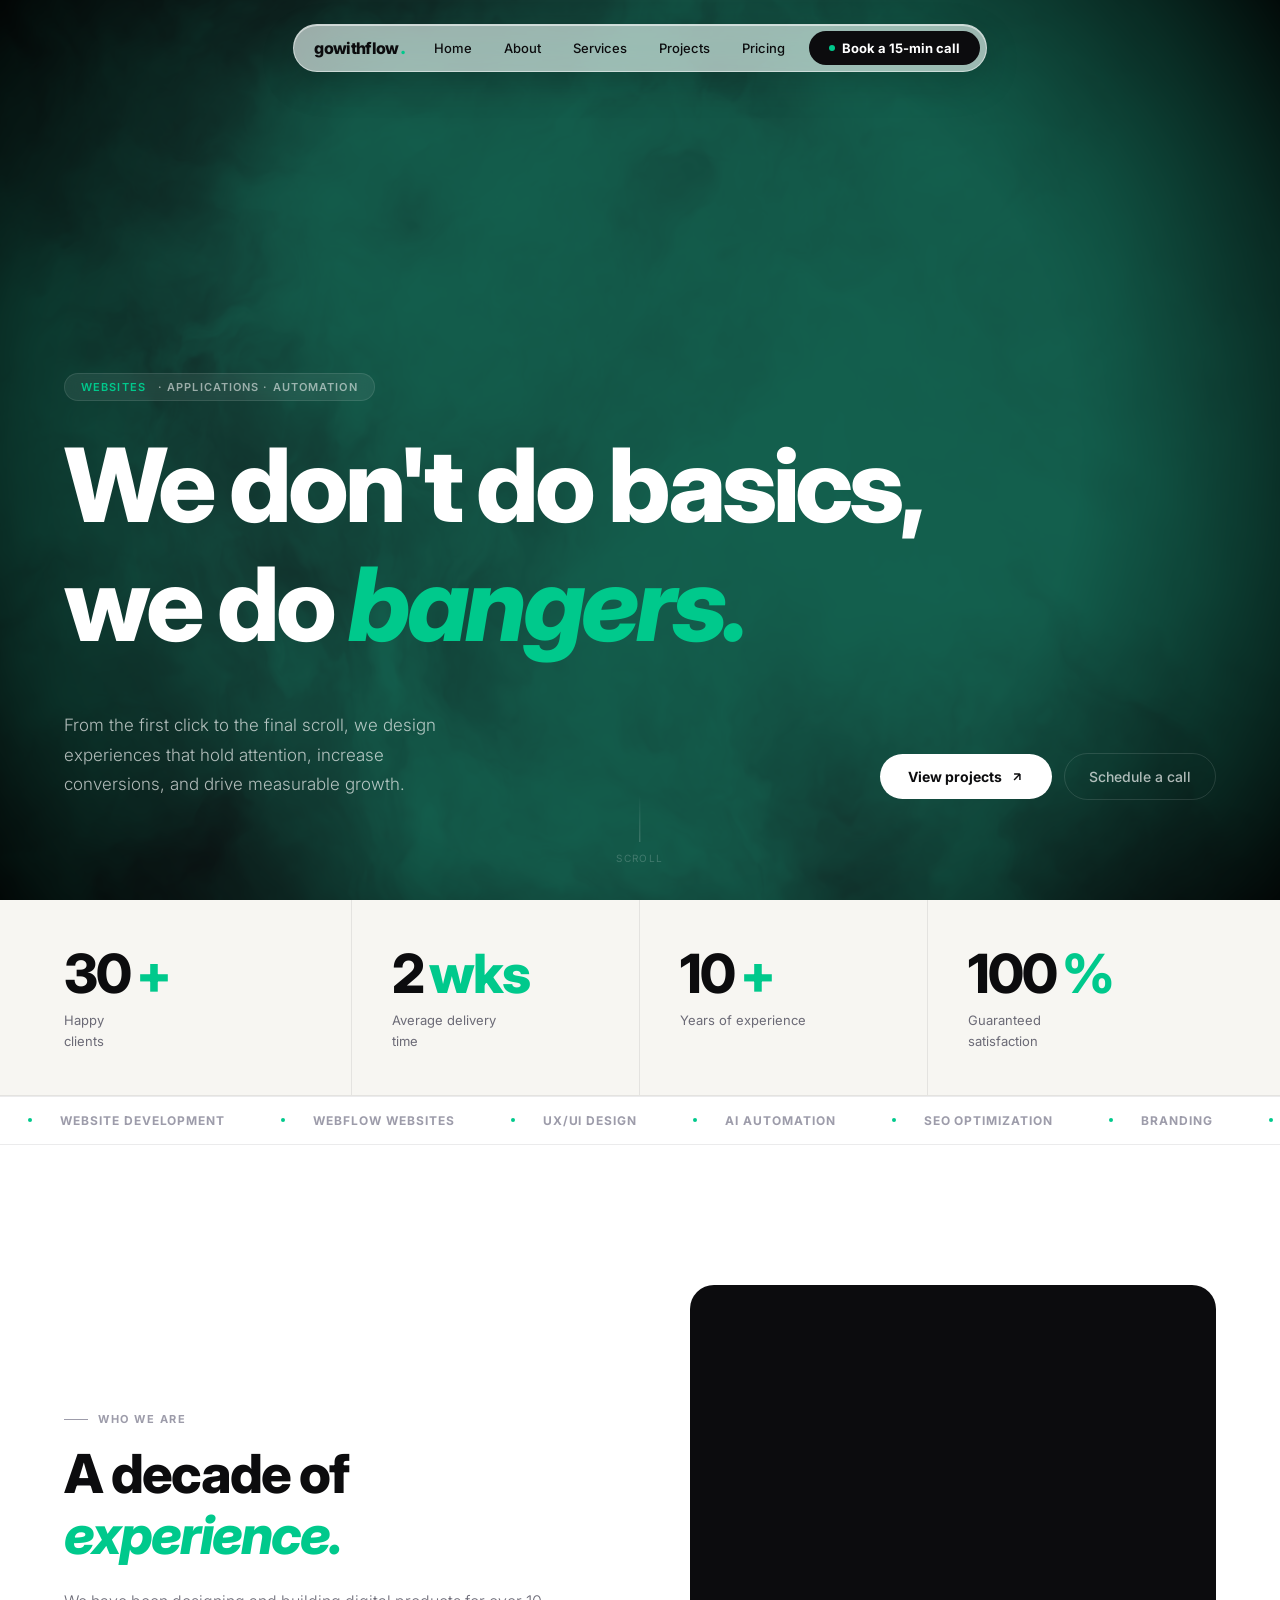
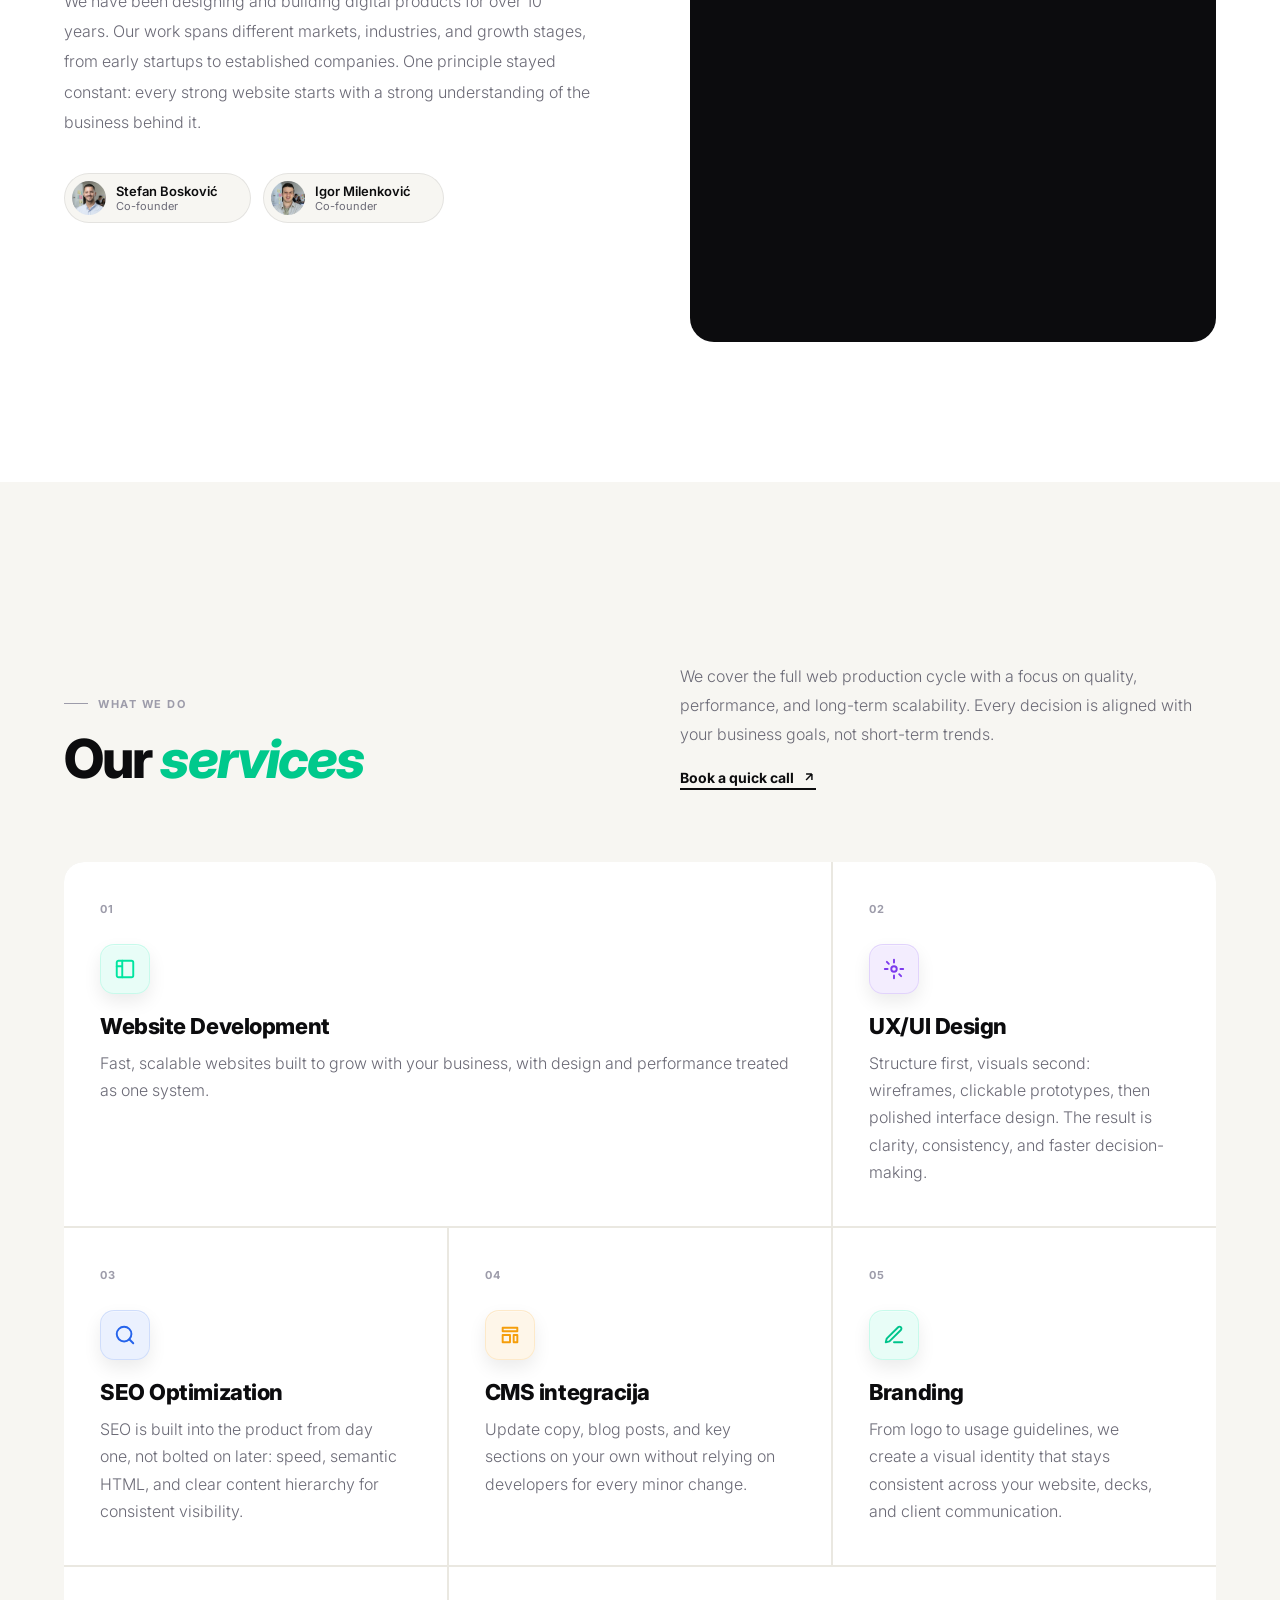
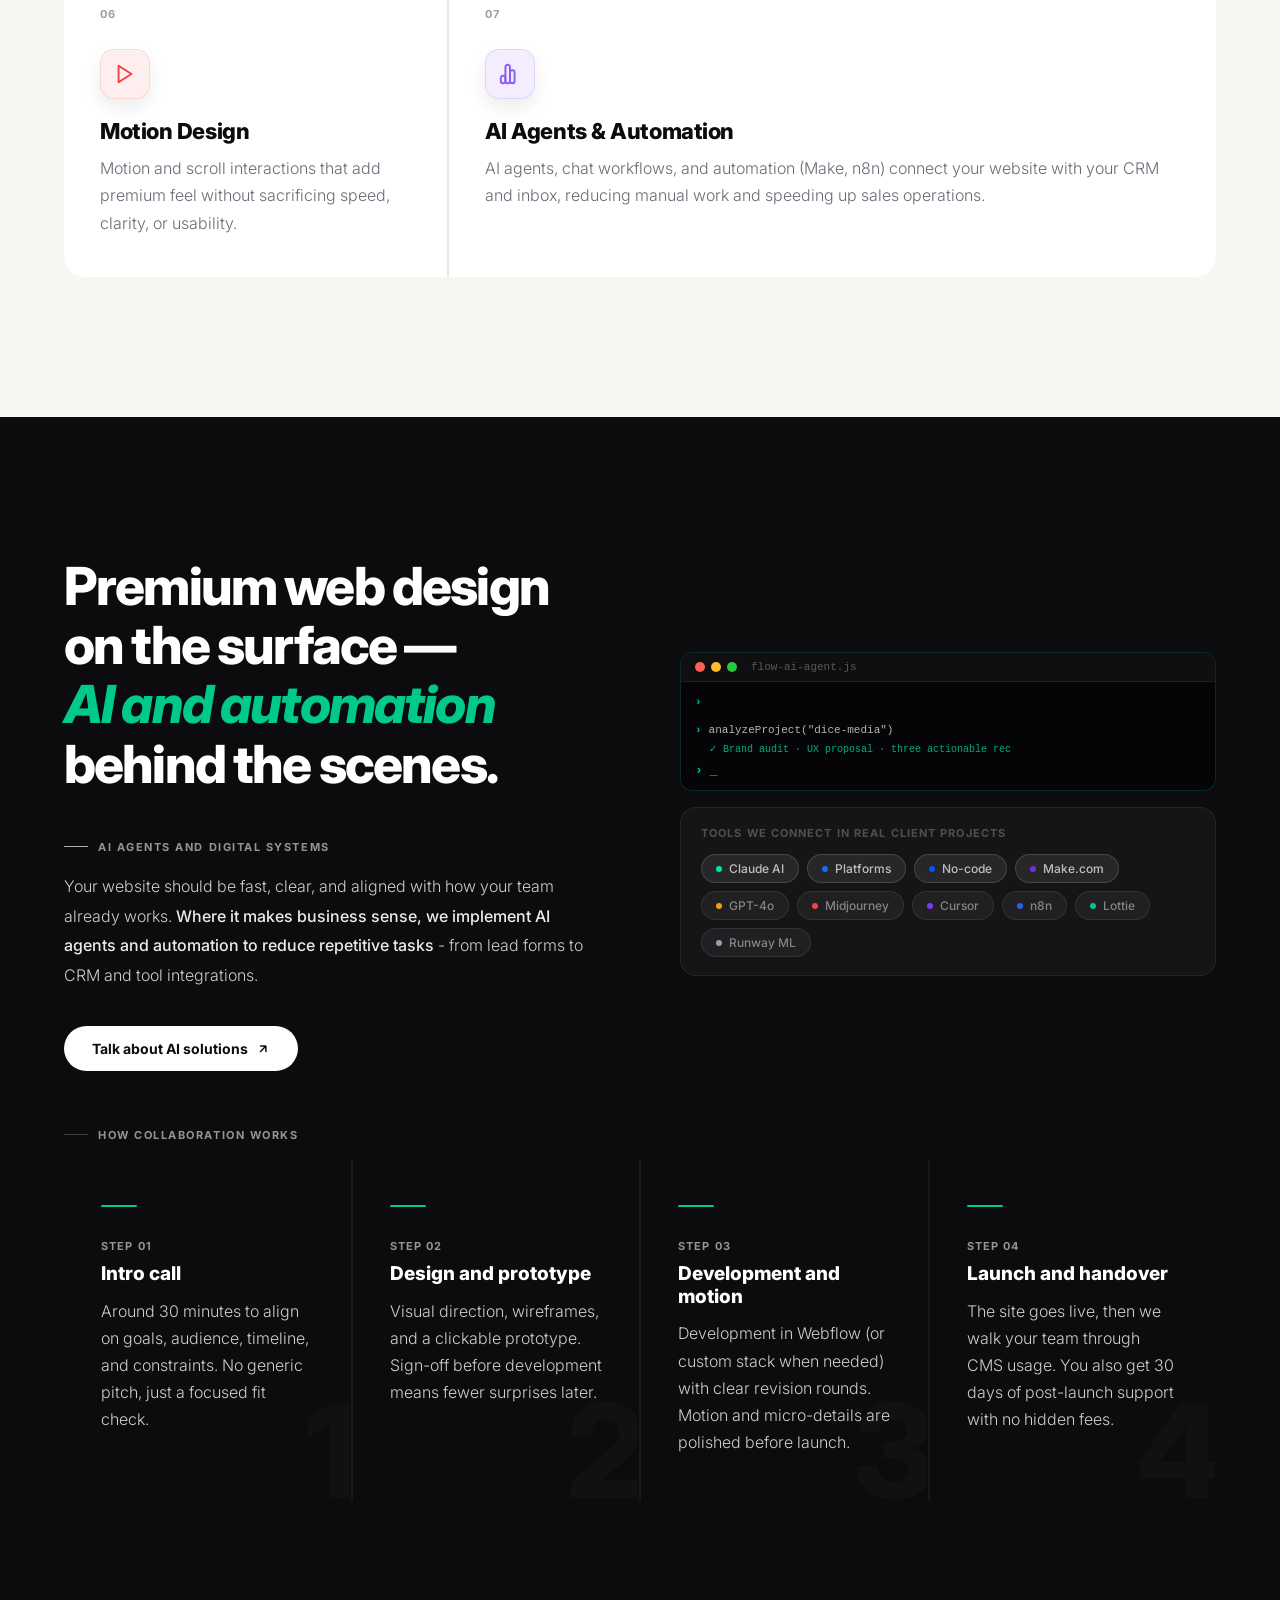
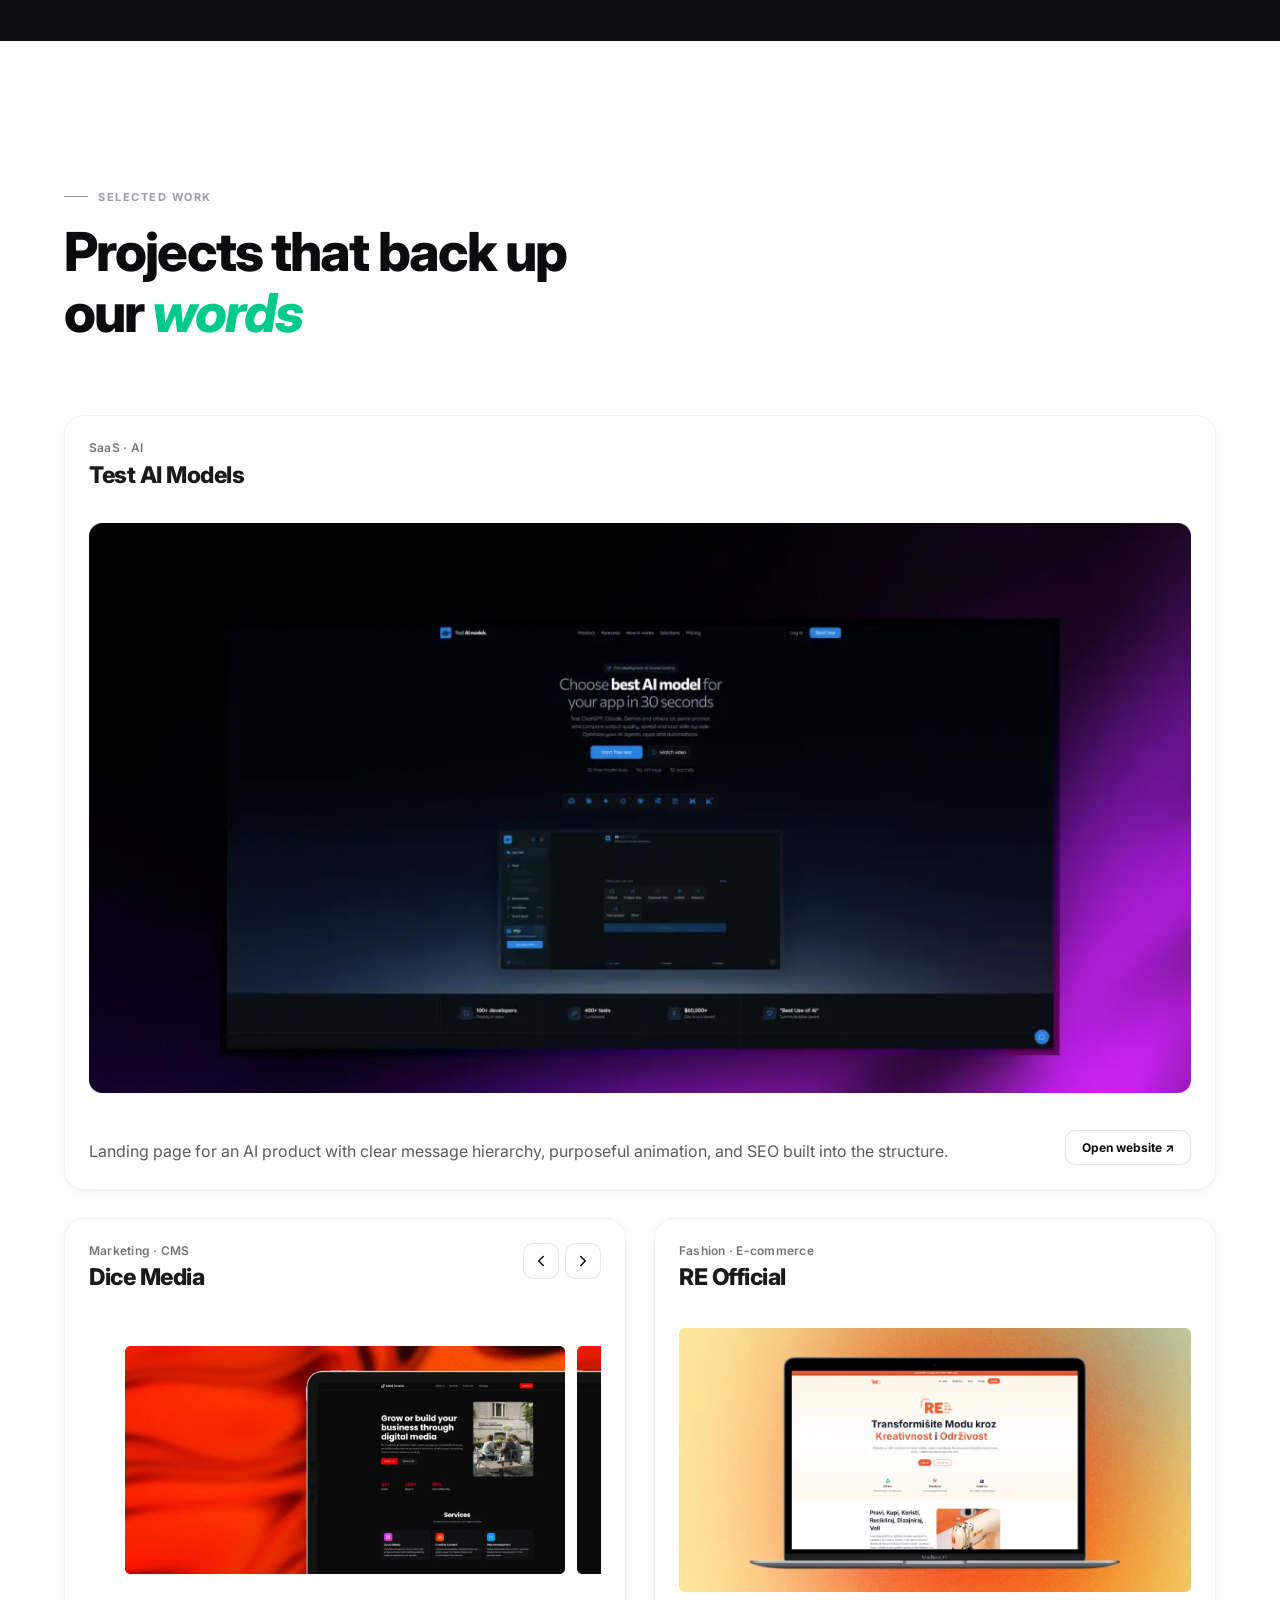
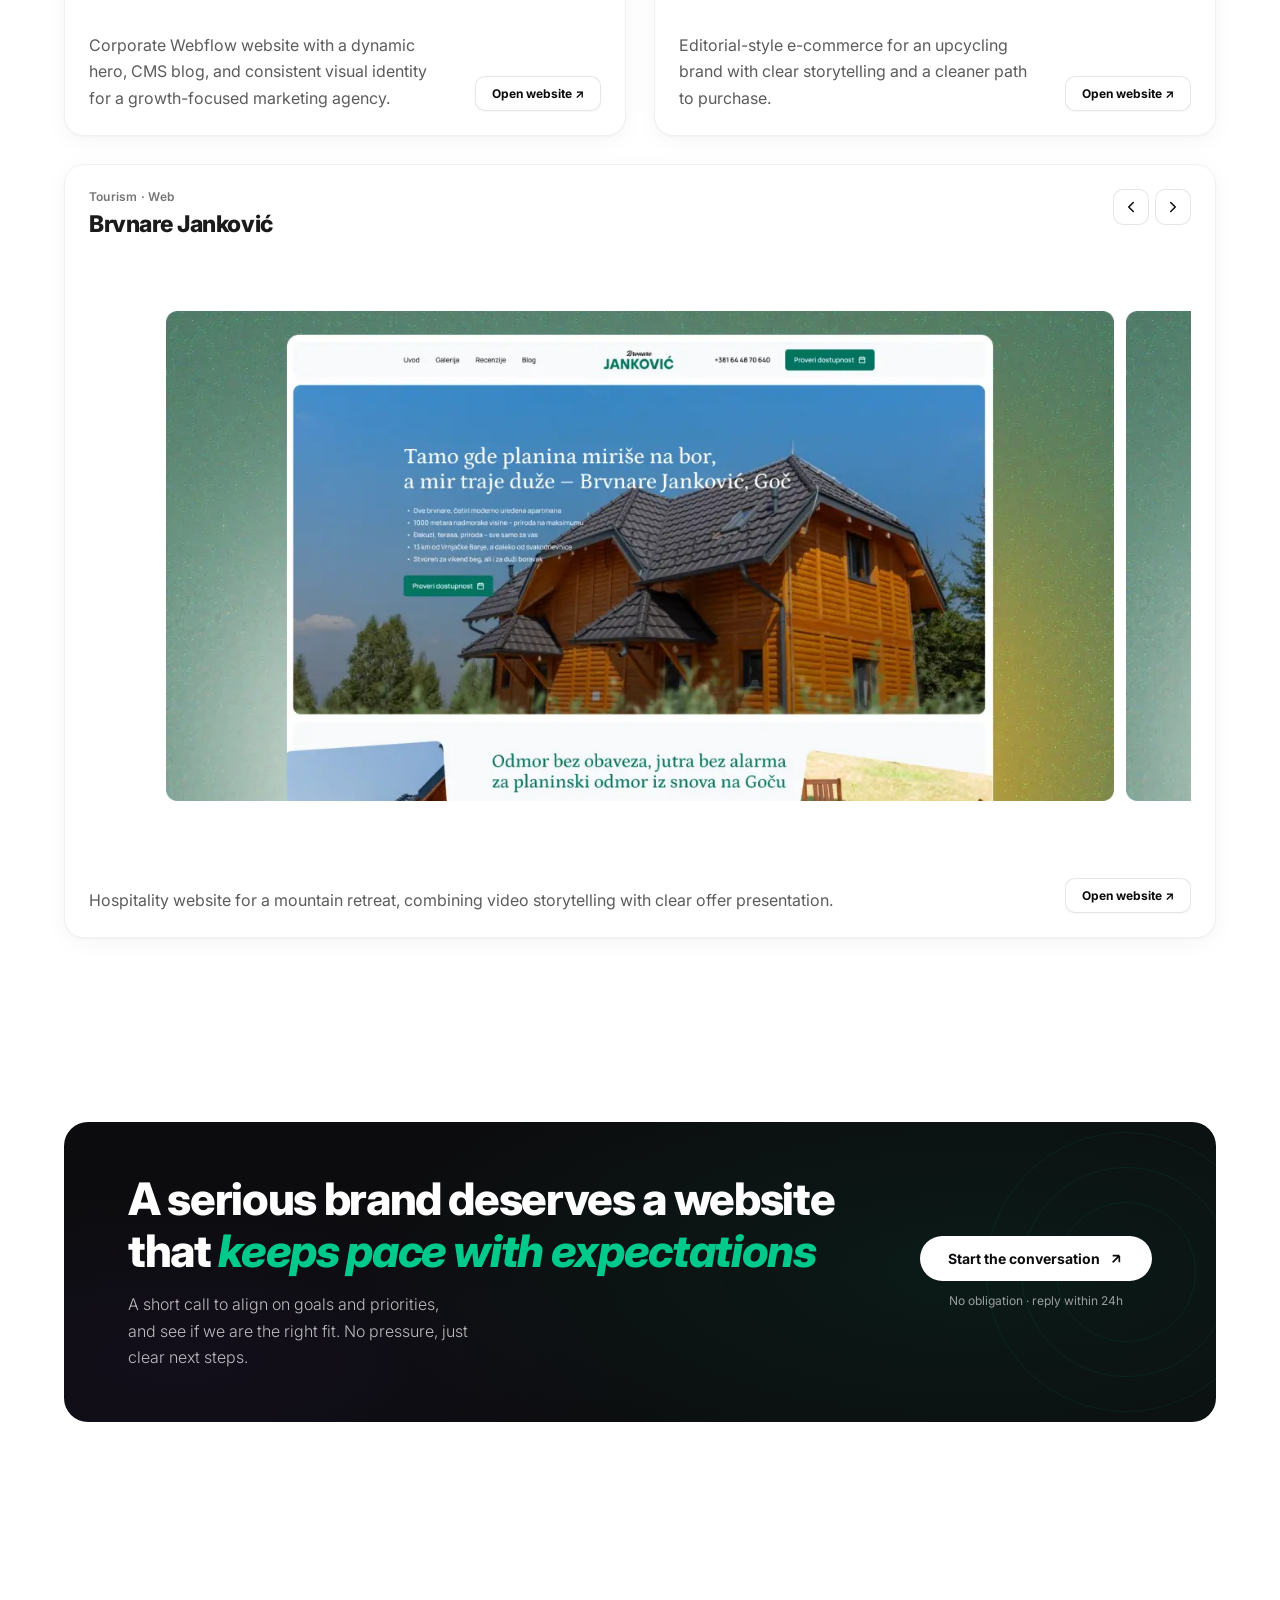
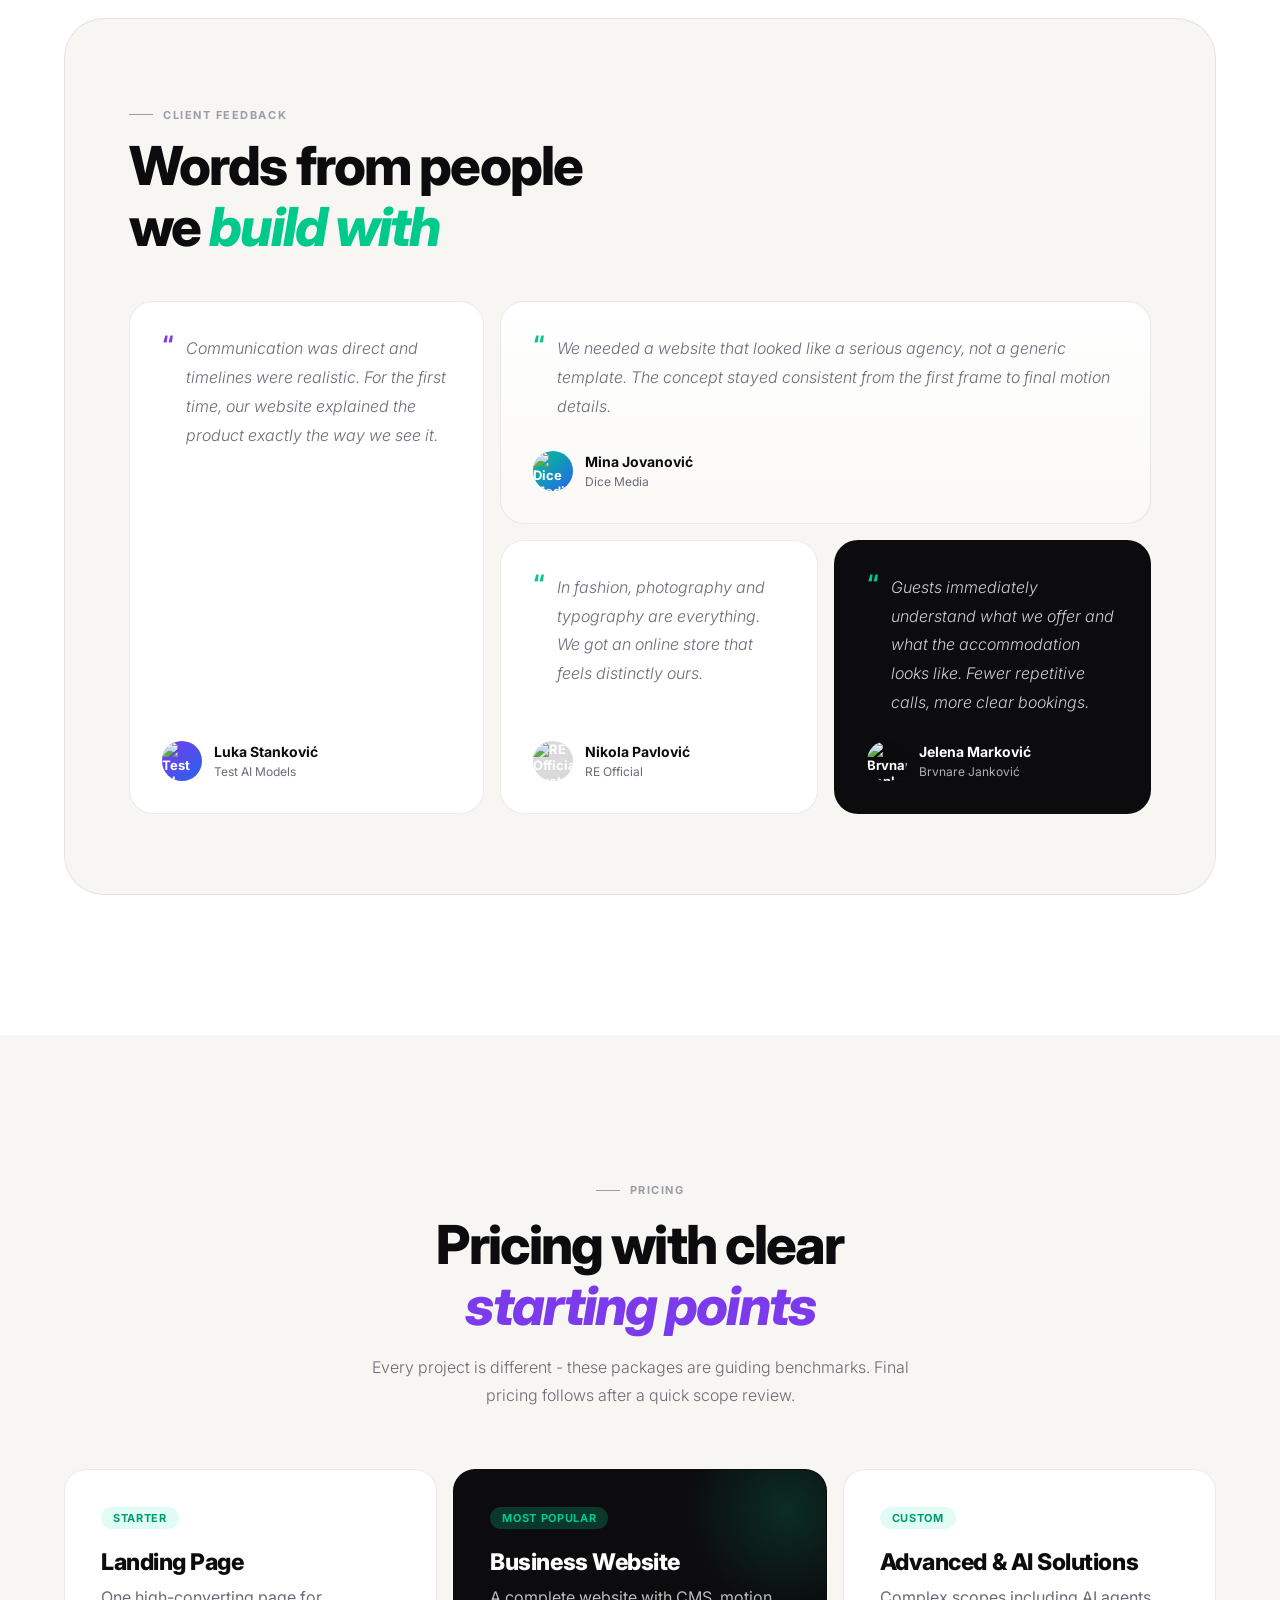
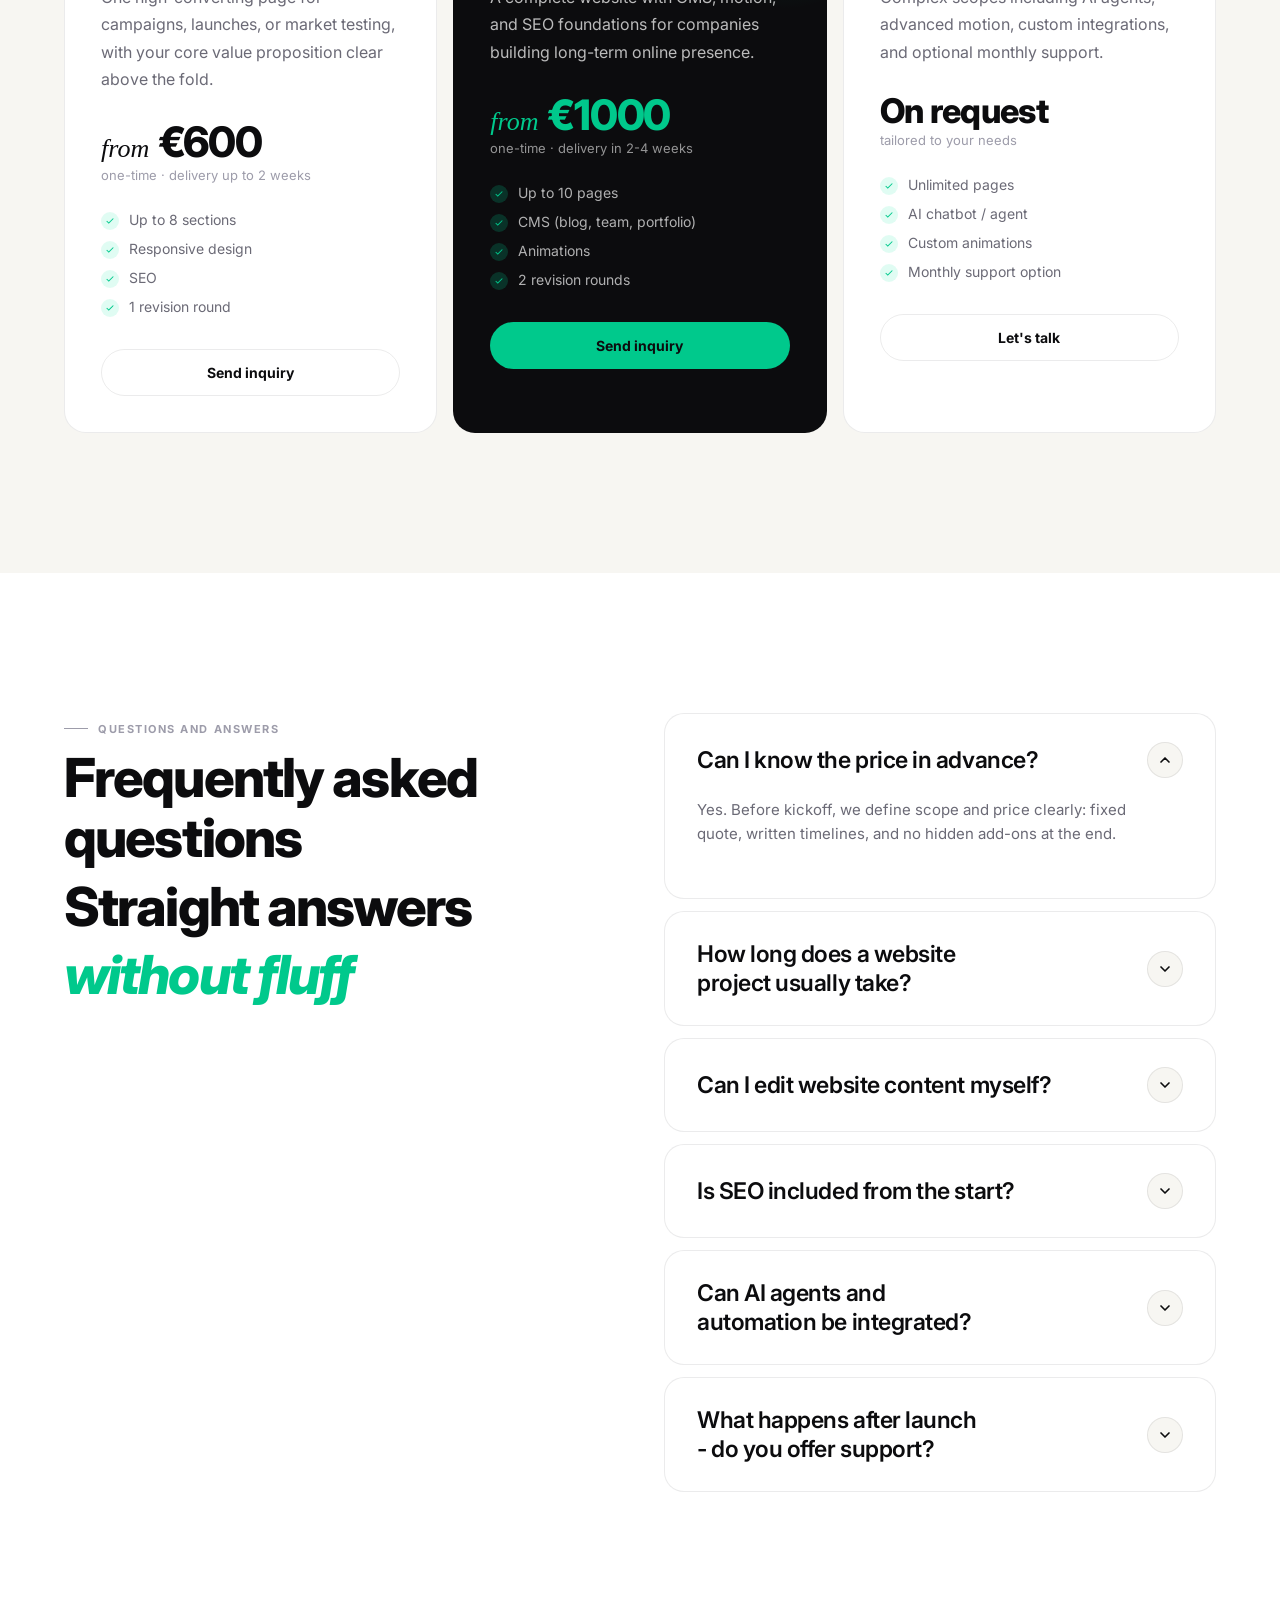
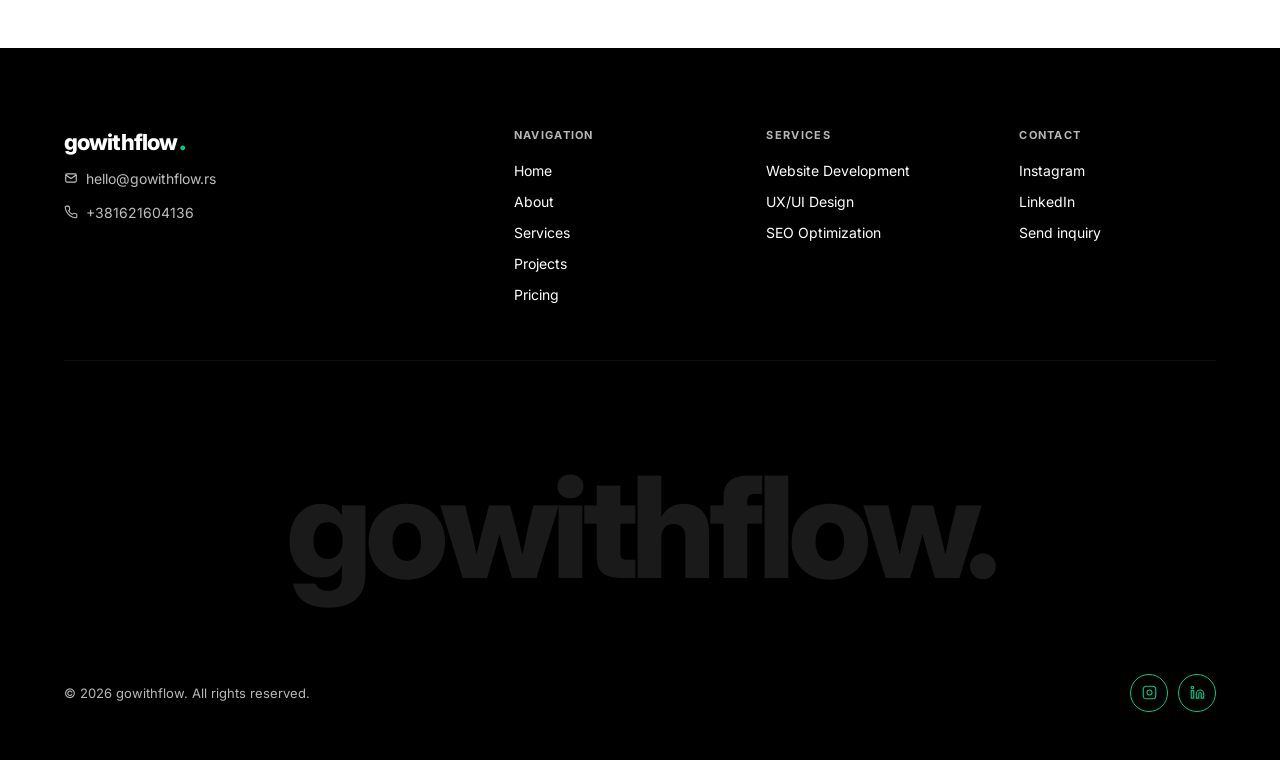
==== index.html @ 3c1e705e "style: Revise hero section text for a more engaging tone, replacing "ordinary websites" with "banger" ====
<!doctype html>
<html lang="en">

<head>
  <meta charset="UTF-8" />
  <meta name="viewport" content="width=device-width, initial-scale=1.0" />
  <title>gowithflow | Web Agency for Websites, Apps & Automation</title>
  <meta name="description"
    content="gowithflow is a digital agency focused on high-performing websites, scalable applications, and smart automation. We combine strategy, UX/UI, development, SEO, and AI workflows to help brands grow online." />
  <meta name="keywords"
    content="web design agency, website development, webflow development, app development, UX UI design, SEO optimization, AI automation, AI agents" />
  <meta property="og:title" content="gowithflow — Websites, Applications & Automation" />
  <meta property="og:description"
    content="Conversion-focused websites, custom applications, and practical automation. We design and build digital products that look sharp, load fast, and support business growth." />
  <meta property="og:type" content="website" />
  <link rel="preconnect" href="https://fonts.googleapis.com" />
  <link rel="preconnect" href="https://fonts.gstatic.com" crossorigin />
  <link href="https://fonts.googleapis.com/css2?family=Inter:wght@300;400;500;600;700;800&display=swap"
    rel="stylesheet" />
  <link rel="stylesheet" href="assets/css/main.css" />
</head>

<body>
  <!-- CURSOR FX (link-only) -->
  <div class="cursor-fx" id="curFx"></div>

  <!-- LOADER -->
  <div id="loader">
    <div class="ld-logo">gowithflow<span>.</span></div>
    <div class="ld-bar">
      <div class="ld-fill" id="ldfill"></div>
    </div>
    <div class="ld-num" id="ldnum">0%</div>
  </div>

  <!-- FLOATING PILL NAV -->
  <div class="nav-wrap">
    <nav id="nav">
      <a href="#" class="nav-logo">gowithflow<span>.</span></a>
      <button class="nav-toggle" id="nav-toggle" aria-label="Open menu" aria-expanded="false" aria-controls="nav-links">
        <span></span><span></span><span></span>
      </button>
      <ul class="nav-links" id="nav-links">
        <div class="nav-pill-indicator" id="npi"></div>
        <li><a href="#hero" data-section="hero">Home</a></li>
        <li><a href="#about" data-section="about">About</a></li>
        <li><a href="#services" data-section="services">Services</a></li>
        <li><a href="#projects" data-section="projects">Projects</a></li>
        <li><a href="#pricing" data-section="pricing">Pricing</a></li>
        <li class="nav-mobile-call">
          <a href="contact.html"><span class="nav-avail-dot"></span>Book a 15-min call</a>
        </li>
      </ul>
      <a href="contact.html" class="nav-cta">
        <span class="nav-avail-dot"></span>Book a 15-min call
      </a>
    </nav>
  </div>

  <!-- HERO -->
  <section id="hero">
    <canvas id="hero-canvas"></canvas>
    <div class="hero-inner">
      <div class="hero-badge">
        <em>Websites</em>&nbsp;·&nbsp;Applications&nbsp;·&nbsp;Automation
      </div>
      <h1 class="hero-hl">
        <span class="tline"><span class="tword">We don't do basics,</span></span>
        <span class="tline"><span class="tword">we do <em>bangers.</em></span></span>
      </h1>
      <div class="hero-meta">
        <p class="hero-sub">
          From the first click to the final scroll, we design experiences that hold attention, increase conversions, and drive measurable growth.
        </p>
        <div class="hero-acts">
          <a href="#projects" class="btn-light">View projects
            <svg width="14" height="14" viewBox="0 0 24 24" fill="none" stroke="currentColor" stroke-width="2.5">
              <path d="M7 17L17 7M17 7H7M17 7v10" />
            </svg></a>
          <a href="contact.html" class="btn-outline">Schedule a call</a>
        </div>
      </div>
    </div>
    <div class="scroll-cue">
      <div class="scroll-cue-line"></div>
      <span>Scroll</span>
    </div>
  </section>

  <!-- STATS -->
  <div class="stats-band">
    <div class="stats-inner">
      <div class="sblock reveal">
        <div class="sn">30<em>+</em></div>
        <div class="sl">Happy<br />clients</div>
      </div>
      <div class="sblock reveal" style="transition-delay: 0.08s">
        <div class="sn">2<em>wks</em></div>
        <div class="sl">Average delivery<br />time</div>
      </div>
      <div class="sblock reveal" style="transition-delay: 0.16s">
        <div class="sn">10<em>+</em></div>
        <div class="sl">Years of experience</div>
      </div>
      <div class="sblock reveal" style="transition-delay: 0.24s">
        <div class="sn">100<em>%</em></div>
        <div class="sl">Guaranteed<br />satisfaction</div>
      </div>
    </div>
  </div>

  <!-- MARQUEE -->
  <div class="marq-wrap">
    <div class="marq-track">
      <div class="marq-group">
        <span class="mi"><span class="mdot"></span>Website Development</span>
        <span class="mi"><span class="mdot"></span>Webflow Websites</span>
        <span class="mi"><span class="mdot"></span>UX/UI Design</span>
        <span class="mi"><span class="mdot"></span>AI Automation</span>
        <span class="mi"><span class="mdot"></span>SEO Optimization</span>
        <span class="mi"><span class="mdot"></span>Branding</span>
        <span class="mi"><span class="mdot"></span>Motion</span>
        <span class="mi"><span class="mdot"></span>Web Sales</span>
      </div>
      <div class="marq-group" aria-hidden="true">
        <span class="mi"><span class="mdot"></span>Website Development</span>
        <span class="mi"><span class="mdot"></span>Webflow Websites</span>
        <span class="mi"><span class="mdot"></span>UX/UI Design</span>
        <span class="mi"><span class="mdot"></span>AI Automation</span>
        <span class="mi"><span class="mdot"></span>SEO Optimization</span>
        <span class="mi"><span class="mdot"></span>Branding</span>
        <span class="mi"><span class="mdot"></span>Motion</span>
        <span class="mi"><span class="mdot"></span>Web Sales</span>
      </div>
    </div>
  </div>

  <!-- ABOUT -->
  <section id="about" class="sec">
    <div class="mwrap about-grid">
      <div class="about-body reveal-l">
        <div class="kicker">Who we are</div>
        <h2 class="hl2">A decade of <em>experience.</em></h2>
        <p>
          We have been designing and building digital products for over 10 years. Our work spans different markets, industries, and growth stages, from early startups to established companies. One principle stayed constant: every strong website starts with a strong understanding of the business behind it.
        </p>
        <div class="team-row">
          <a href="https://www.linkedin.com/in/stefan-bo%C5%A1kovi%C4%87-0316a1131/" target="_blank"
            class="tchip linkedin-chip">
            <div class="tchip-av">
              <img src="./assets/stefan_about-us.png" alt="Stefan Bosković" loading="lazy" />
            </div>
            <div>
              <div class="tcn">Stefan Bosković</div>
              <div class="tcr">Co-founder</div>
            </div>
            <div class="li-icon">
              <svg viewBox="0 0 24 24" width="16" height="16" fill="none" stroke="currentColor" stroke-width="2"
                stroke-linecap="round" stroke-linejoin="round">
                <path d="M16 8a6 6 0 0 1 6 6v7h-4v-7a2 2 0 0 0-4 0v7h-4v-7a6 6 0 0 1 6-6z"></path>
                <rect x="2" y="9" width="4" height="12"></rect>
                <circle cx="4" cy="4" r="2"></circle>
              </svg>
            </div>
          </a>
          <a href="https://www.linkedin.com/in/milenkovicig/" target="_blank" class="tchip linkedin-chip">
            <div class="tchip-av">
              <img src="./assets/igor_about-us.png" alt="Igor Milenković" loading="lazy" />
            </div>
            <div>
              <div class="tcn">Igor Milenković</div>
              <div class="tcr">Co-founder</div>
            </div>
            <div class="li-icon">
              <svg viewBox="0 0 24 24" width="16" height="16" fill="none" stroke="currentColor" stroke-width="2"
                stroke-linecap="round" stroke-linejoin="round">
                <path d="M16 8a6 6 0 0 1 6 6v7h-4v-7a2 2 0 0 0-4 0v7h-4v-7a6 6 0 0 1 6-6z"></path>
                <rect x="2" y="9" width="4" height="12"></rect>
                <circle cx="4" cy="4" r="2"></circle>
              </svg>
            </div>
          </a>
        </div>
      </div>
      <div class="about-visual reveal">
        <div class="av-card">
          <video id="about-visual-vid" loop muted playsinline preload="none"
            style="position: absolute; top: 0; left: 0; width: 100%; height: 100%; object-fit: cover; z-index: 0;">
            <source src="./assets/Our works - RS.mp4" type="video/mp4" />
          </video>
        </div>
      </div>
    </div>
  </section>

  <!-- SERVICES -->
  <section id="services" class="sec">
    <div class="mwrap">
      <div class="svc-head reveal">
        <div>
          <div class="kicker">What we do</div>
          <h2 class="hl2">Our <em class="g">services</em></h2>
        </div>
        <div>
          <p class="sh-note">
            We cover the full web production cycle with a focus on quality, performance, and long-term scalability. Every decision is aligned with your business goals, not short-term trends.
          </p>
          <a href="contact.html" class="sh-cta">Book a quick call
            <svg width="14" height="14" viewBox="0 0 24 24" fill="none" stroke="currentColor" stroke-width="2.5">
              <path d="M7 17L17 7M17 7H7M17 7v10" />
            </svg></a>
        </div>
      </div>
      <div class="svc-bento reveal">
        <!-- ROW 1: wide (2col) + 1 -->
        <div class="sc wide" onmousemove="scGlow(this, event)">
          <div class="sc-inner">
            <div class="sc-num">01</div>
            <div class="sc-icon-box" style="
                  background: rgba(0, 229, 160, 0.09);
                  border: 1px solid rgba(0, 229, 160, 0.14);
                ">
              <svg viewBox="0 0 24 24" fill="none" stroke="#00e5a0" stroke-width="1.8">
                <rect x="3" y="3" width="18" height="18" rx="2" />
                <path d="M9 3v18M3 9h6" />
              </svg>
            </div>
            <div class="sc-name">Website Development</div>
            <div class="sc-desc">
              Fast, scalable websites built to grow with your business, with design and performance treated as one system.
            </div>
          </div>
          <div class="sc-arr">
            <svg viewBox="0 0 24 24" fill="none">
              <path d="M7 17L17 7M17 7H7M17 7v10" />
            </svg>
          </div>
        </div>
        <div class="sc" onmousemove="scGlow(this, event)">
          <div class="sc-inner">
            <div class="sc-num">02</div>
            <div class="sc-icon-box" style="
                  background: rgba(124, 58, 237, 0.09);
                  border: 1px solid rgba(124, 58, 237, 0.14);
                ">
              <svg viewBox="0 0 24 24" fill="none" stroke="#7c3aed" stroke-width="1.8">
                <circle cx="12" cy="12" r="3" />
                <path d="M12 2v3M12 19v3M4.22 4.22l2.12 2.12M17.66 17.66l2.12 2.12M2 12h3M19 12h3" />
              </svg>
            </div>
            <div class="sc-name">UX/UI Design</div>
            <div class="sc-desc">
              Structure first, visuals second: wireframes, clickable prototypes, then polished interface design. The result is clarity, consistency, and faster decision-making.
            </div>
          </div>
          <div class="sc-arr">
            <svg viewBox="0 0 24 24" fill="none">
              <path d="M7 17L17 7M17 7H7M17 7v10" />
            </svg>
          </div>
        </div>
        <!-- ROW 2: 3 equal cards -->
        <div class="sc" onmousemove="scGlow(this, event)">
          <div class="sc-inner">
            <div class="sc-num">03</div>
            <div class="sc-icon-box" style="
                  background: rgba(37, 99, 235, 0.09);
                  border: 1px solid rgba(37, 99, 235, 0.14);
                ">
              <svg viewBox="0 0 24 24" fill="none" stroke="#2563eb" stroke-width="1.8">
                <circle cx="11" cy="11" r="8" />
                <path d="M21 21l-4.35-4.35" />
              </svg>
            </div>
            <div class="sc-name">SEO Optimization</div>
            <div class="sc-desc">
              SEO is built into the product from day one, not bolted on later: speed, semantic HTML, and clear content hierarchy for consistent visibility.
            </div>
          </div>
          <div class="sc-arr">
            <svg viewBox="0 0 24 24" fill="none">
              <path d="M7 17L17 7M17 7H7M17 7v10" />
            </svg>
          </div>
        </div>
        <div class="sc" onmousemove="scGlow(this, event)">
          <div class="sc-inner">
            <div class="sc-num">04</div>
            <div class="sc-icon-box" style="
                  background: rgba(245, 158, 11, 0.09);
                  border: 1px solid rgba(245, 158, 11, 0.14);
                ">
              <svg viewBox="0 0 24 24" fill="none" stroke="#f59e0b" stroke-width="1.8">
                <path d="M4 4h16v4H4zM4 12h8v8H4zM16 12h4v8h-4z" />
              </svg>
            </div>
            <div class="sc-name">CMS integracija</div>
            <div class="sc-desc">
              Update copy, blog posts, and key sections on your own without relying on developers for every minor change.
            </div>
          </div>
          <div class="sc-arr">
            <svg viewBox="0 0 24 24" fill="none">
              <path d="M7 17L17 7M17 7H7M17 7v10" />
            </svg>
          </div>
        </div>
        <div class="sc" onmousemove="scGlow(this, event)">
          <div class="sc-inner">
            <div class="sc-num">05</div>
            <div class="sc-icon-box" style="
                  background: rgba(0, 229, 160, 0.09);
                  border: 1px solid rgba(0, 229, 160, 0.14);
                ">
              <svg viewBox="0 0 24 24" fill="none" stroke="#00e5a0" stroke-width="1.8">
                <path d="M12 20h9M16.5 3.5a2.121 2.121 0 0 1 3 3L7 19l-4 1 1-4L16.5 3.5z" />
              </svg>
            </div>
            <div class="sc-name">Branding</div>
            <div class="sc-desc">
              From logo to usage guidelines, we create a visual identity that stays consistent across your website, decks, and client communication.
            </div>
          </div>
          <div class="sc-arr">
            <svg viewBox="0 0 24 24" fill="none">
              <path d="M7 17L17 7M17 7H7M17 7v10" />
            </svg>
          </div>
        </div>
        <!-- ROW 3: 1 + wide (2col) -->
        <div class="sc" onmousemove="scGlow(this, event)">
          <div class="sc-inner">
            <div class="sc-num">06</div>
            <div class="sc-icon-box" style="
                  background: rgba(239, 68, 68, 0.09);
                  border: 1px solid rgba(239, 68, 68, 0.14);
                ">
              <svg viewBox="0 0 24 24" fill="none" stroke="#ef4444" stroke-width="1.8">
                <path d="M5 3l14 9-14 9V3z" />
              </svg>
            </div>
            <div class="sc-name">Motion Design</div>
            <div class="sc-desc">
              Motion and scroll interactions that add premium feel without sacrificing speed, clarity, or usability.
            </div>
          </div>
          <div class="sc-arr">
            <svg viewBox="0 0 24 24" fill="none">
              <path d="M7 17L17 7M17 7H7M17 7v10" />
            </svg>
          </div>
        </div>
        <div class="sc wide" onmousemove="scGlow(this, event)">
          <div class="sc-inner">
            <div class="sc-num">07</div>
            <div class="sc-icon-box" style="
                  background: rgba(124, 58, 237, 0.09);
                  border: 1px solid rgba(124, 58, 237, 0.14);
                ">
              <svg viewBox="0 0 24 24" fill="none" stroke="#7c3aed" stroke-width="1.8">
                <path d="M9.5 2A2.5 2.5 0 0 1 12 4.5v15a2.5 2.5 0 0 1-5 0v-15A2.5 2.5 0 0 1 9.5 2z" />
                <path d="M14.5 8A2.5 2.5 0 0 1 17 10.5v9a2.5 2.5 0 0 1-5 0v-9A2.5 2.5 0 0 1 14.5 8z" />
                <path d="M4.5 14A2.5 2.5 0 0 1 7 16.5v3a2.5 2.5 0 0 1-5 0v-3A2.5 2.5 0 0 1 4.5 14z" />
              </svg>
            </div>
            <div class="sc-name">AI Agents & Automation</div>
            <div class="sc-desc">
              AI agents, chat workflows, and automation (Make, n8n) connect your website with your CRM and inbox, reducing manual work and speeding up sales operations.
            </div>
          </div>
          <div class="sc-arr">
            <svg viewBox="0 0 24 24" fill="none">
              <path d="M7 17L17 7M17 7H7M17 7v10" />
            </svg>
          </div>
        </div>
      </div>
    </div>
  </section>

  <!-- OUR APPROACH SECTION -->
  <section id="ai" class="sec" style="background: var(--ink)">
    <div class="mwrap ai-grid">
      <div class="ai-text reveal-l">
        <h2 class="ai-hl">
          Premium web design on the surface —<br /><em>AI and automation</em><br />behind the scenes.
        </h2>
        <div class="proc-kicker kicker" style="margin-top: 22px">AI agents and digital systems</div>
        <p class="ai-body">
          Your website should be fast, clear, and aligned with how your team already works.
          <strong>Where it makes business sense, we implement AI agents and automation to reduce repetitive tasks</strong> - from lead forms to CRM and tool integrations.
        </p>

        <a href="contact.html" class="btn-light">Talk about AI solutions
          <svg width="14" height="14" viewBox="0 0 24 24" fill="none" stroke="currentColor" stroke-width="2.5">
            <path d="M7 17L17 7M17 7H7M17 7v10" />
          </svg></a>
      </div>
      <div class="ai-visual reveal">
        <div class="ai-vis-main">
          <!-- Terminal window -->
          <div class="ai-terminal">
            <div class="at-bar">
              <span class="atb r"></span><span class="atb y"></span><span class="atb g"></span>
              <span class="at-bar-title">flow-ai-agent.js</span>
            </div>
            <div class="at-body">
              <div class="at-line">
                <span class="at-prompt">›</span><span class="at-cmd" id="at-cmd1"></span>
              </div>
              <div class="at-line at-res">
                <span class="at-out" id="at-out1"></span>
              </div>
              <div class="at-line" style="margin-top: 6px">
                <span class="at-prompt">›</span><span class="at-cmd" id="at-cmd2"></span>
              </div>
              <div class="at-line at-res">
                <span class="at-out" id="at-out2"></span>
              </div>
              <div class="at-cursor-line">
                <span class="at-prompt">›</span><span class="at-blink">_</span>
              </div>
            </div>
          </div>
        </div>
        <!-- Tool stack list below canvas -->
        <div class="ai-tools-list">
          <div class="atl-label">Tools we connect in real client projects</div>
          <div class="atl-grid">
            <div class="atl-item active">
              <div class="atl-dot" style="background: #00e5a0"></div>
              Claude AI
            </div>
            <div class="atl-item active">
              <div class="atl-dot" style="background: #146ef5"></div>
              Platforms
            </div>
            <div class="atl-item active">
              <div class="atl-dot" style="background: #0055ff"></div>
              No-code
            </div>
            <div class="atl-item active">
              <div class="atl-dot" style="background: #6e30d9"></div>
              Make.com
            </div>
            <div class="atl-item">
              <div class="atl-dot" style="background: #f59e0b"></div>
              GPT-4o
            </div>
            <div class="atl-item">
              <div class="atl-dot" style="background: #ef4444"></div>
              Midjourney
            </div>
            <div class="atl-item">
              <div class="atl-dot" style="background: #7c3aed"></div>
              Cursor
            </div>
            <div class="atl-item">
              <div class="atl-dot" style="background: #2563eb"></div>
              n8n
            </div>
            <div class="atl-item">
              <div class="atl-dot" style="background: #00c48c"></div>
              Lottie
            </div>
            <div class="atl-item">
              <div class="atl-dot" style="background: #9d9caa"></div>
              Runway ML
            </div>
          </div>
        </div>
      </div>
    </div>
    <div class="mwrap" style="margin-top: 48px">
      <div class="proc-kicker kicker reveal">How collaboration works</div>
      <div class="proc-steps reveal">
        <div class="ps" data-n="1">
          <div class="ps-accent"></div>
          <div class="ps-n">STEP 01</div>
          <div class="ps-title">Intro call</div>
          <div class="ps-desc">
            Around 30 minutes to align on goals, audience, timeline, and constraints. No generic pitch, just a focused fit check.
          </div>
        </div>
        <div class="ps" data-n="2">
          <div class="ps-accent"></div>
          <div class="ps-n">STEP 02</div>
          <div class="ps-title">Design and prototype</div>
          <div class="ps-desc">
            Visual direction, wireframes, and a clickable prototype. Sign-off before development means fewer surprises later.
          </div>
        </div>
        <div class="ps" data-n="3">
          <div class="ps-accent"></div>
          <div class="ps-n">STEP 03</div>
          <div class="ps-title">Development and motion</div>
          <div class="ps-desc">
            Development in Webflow (or custom stack when needed) with clear revision rounds. Motion and micro-details are polished before launch.
          </div>
        </div>
        <div class="ps" data-n="4">
          <div class="ps-accent"></div>
          <div class="ps-n">STEP 04</div>
          <div class="ps-title">Launch and handover</div>
          <div class="ps-desc">
            The site goes live, then we walk your team through CMS usage. You also get 30 days of post-launch support with no hidden fees.
          </div>
        </div>
      </div>
    </div>
  </section>

  <!-- PROJECTS -->
  <section id="projects" class="sec">
    <div class="mwrap">
      <div class="proj-head reveal">
        <div>
          <div class="kicker">Selected work</div>
          <h2 class="hl2">Projects that back up<br />our <em>words</em></h2>
        </div>
      </div>
      <div class="proj-featured-wrap reveal" id="proj-featured-wrap">
        <div class="proj-featured-grid" id="pt">
          <article class="pc pc--portfolio pc--wide" data-slide id="proj-1">
            <header class="pc-port-head">
              <div class="pc-port-head__main">
                <p class="pc-port-label">SaaS · AI</p>
                <h3 class="pc-port-title">Test AI Models</h3>
              </div>
            </header>
            <div class="pc-port-viewport">
              <div class="pc-port-track">
                <div class="pc-port-slide">
                  <img class="pc-img" src="./assets/featured%20projects/testai.webp" alt="Test AI Models - preview"
                    loading="lazy" decoding="async" draggable="false" />
                </div>
              </div>
            </div>
            <footer class="pc-port-foot">
              <p class="pc-port-desc">
                Landing page for an AI product with clear message hierarchy, purposeful animation, and SEO built into the structure.
              </p>
              <a href="https://testaimodels.com/" target="_blank" rel="noopener" class="pc-port-cta">Open website ↗</a>
            </footer>
          </article>
          <article class="pc pc--portfolio" data-slide id="proj-2">
            <header class="pc-port-head">
              <div class="pc-port-head__main">
                <p class="pc-port-label">Marketing · CMS</p>
                <h3 class="pc-port-title">Dice Media</h3>
              </div>
              <div class="pc-port-arrows">
                <button type="button" class="pc-port-arrow pc-port-prev" aria-label="Previous preview">
                  <svg viewBox="0 0 24 24" aria-hidden="true">
                    <path d="M15 18l-6-6 6-6" fill="none" stroke="currentColor" stroke-width="2" stroke-linecap="round"
                      stroke-linejoin="round" />
                  </svg>
                </button>
                <button type="button" class="pc-port-arrow pc-port-next" aria-label="Next preview">
                  <svg viewBox="0 0 24 24" aria-hidden="true">
                    <path d="M9 18l6-6-6-6" fill="none" stroke="currentColor" stroke-width="2" stroke-linecap="round"
                      stroke-linejoin="round" />
                  </svg>
                </button>
              </div>
            </header>
            <div class="pc-port-viewport" data-carousel>
              <div class="pc-port-track">
                <div class="pc-port-slide">
                  <img class="pc-img" src="./assets/featured%20projects/dice - 1.webp" alt="Dice Media - preview 1"
                    loading="lazy" decoding="async" draggable="false" />
                </div>
                <div class="pc-port-slide">
                  <img class="pc-img" src="./assets/featured%20projects/dice - 2.webp" alt="Dice Media - preview 2"
                    loading="lazy" decoding="async" draggable="false" />
                </div>
                <div class="pc-port-slide">
                  <img class="pc-img" src="./assets/featured%20projects/dice - 3.webp" alt="Dice Media - preview 3"
                    loading="lazy" decoding="async" draggable="false" />
                </div>
              </div>
            </div>
            <footer class="pc-port-foot">
              <p class="pc-port-desc">
                Corporate Webflow website with a dynamic hero, CMS blog, and consistent visual identity for a growth-focused marketing agency.
              </p>
              <a href="https://dice-media.webflow.io/" target="_blank" rel="noopener" class="pc-port-cta">Open website
                ↗</a>
            </footer>
          </article>
          <article class="pc pc--portfolio" data-slide id="proj-3">
            <header class="pc-port-head">
              <div class="pc-port-head__main">
                <p class="pc-port-label">Fashion · E-commerce</p>
                <h3 class="pc-port-title">RE Official</h3>
              </div>
            </header>
            <div class="pc-port-viewport">
              <div class="pc-port-track">
                <div class="pc-port-slide">
                  <img class="pc-img" src="./assets/featured%20projects/reofficial.webp" alt="RE Official - preview"
                    loading="lazy" decoding="async" draggable="false" />
                </div>
              </div>
            </div>
            <footer class="pc-port-foot">
              <p class="pc-port-desc">
                Editorial-style e-commerce for an upcycling brand with clear storytelling and a cleaner path to purchase.
              </p>
              <a href="https://reofficial.webflow.io/" target="_blank" rel="noopener" class="pc-port-cta">Open website
                ↗</a>
            </footer>
          </article>
          <article class="pc pc--portfolio pc--wide" data-slide id="proj-4">
            <header class="pc-port-head">
              <div class="pc-port-head__main">
                <p class="pc-port-label">Tourism · Web</p>
                <h3 class="pc-port-title">Brvnare Janković</h3>
              </div>
              <div class="pc-port-arrows">
                <button type="button" class="pc-port-arrow pc-port-prev" aria-label="Previous preview">
                  <svg viewBox="0 0 24 24" aria-hidden="true">
                    <path d="M15 18l-6-6 6-6" fill="none" stroke="currentColor" stroke-width="2" stroke-linecap="round"
                      stroke-linejoin="round" />
                  </svg>
                </button>
                <button type="button" class="pc-port-arrow pc-port-next" aria-label="Next preview">
                  <svg viewBox="0 0 24 24" aria-hidden="true">
                    <path d="M9 18l6-6-6-6" fill="none" stroke="currentColor" stroke-width="2" stroke-linecap="round"
                      stroke-linejoin="round" />
                  </svg>
                </button>
              </div>
            </header>
            <div class="pc-port-viewport" data-carousel>
              <div class="pc-port-track">
                <div class="pc-port-slide">
                  <img class="pc-img" src="./assets/featured%20projects/brvnare-1.webp" alt="Brvnare Jankovic - preview 1"
                    loading="lazy" decoding="async" draggable="false" />
                </div>
                <div class="pc-port-slide">
                  <img class="pc-img" src="./assets/featured%20projects/brvnare-2.webp" alt="Brvnare Jankovic - preview 2"
                    loading="lazy" decoding="async" draggable="false" />
                </div>
                <div class="pc-port-slide">
                  <img class="pc-img" src="./assets/featured%20projects/brvnare-3.webp" alt="Brvnare Jankovic - preview 3"
                    loading="lazy" decoding="async" draggable="false" />
                </div>
              </div>
            </div>
            <footer class="pc-port-foot">
              <p class="pc-port-desc">
                Hospitality website for a mountain retreat, combining video storytelling with clear offer presentation.
              </p>
              <a href="https://brvnarejankovic.rs" target="_blank" rel="noopener" class="pc-port-cta">Open website
                ↗</a>
            </footer>
          </article>
        </div>
      </div>
    </div>
  </section>

  <!-- Brand CTA -->
  <section class="sec sec-brand-cta" aria-label="Call to action">
    <div class="mwrap">
      <div class="why-cta reveal">
        <div>
          <h3 class="wct-title">
            A serious brand deserves a website<br />that <em>keeps pace with expectations</em>
          </h3>
          <p class="wct-sub">
            A short call to align on goals and priorities, and see if we are the right fit. No pressure, just clear next steps.
          </p>
        </div>
        <div class="rings">
          <div class="ring r1"></div>
          <div class="ring r2"></div>
          <div class="ring r3"></div>
        </div>
        <div class="wct-action">
          <a href="contact.html" class="btn-light wct-btn">Start the conversation
            <svg width="16" height="16" viewBox="0 0 24 24" fill="none" stroke="currentColor" stroke-width="2.5">
              <path d="M7 17L17 7M17 7H7M17 7v10" />
            </svg></a>
          <div class="wct-note">No obligation · reply within 24h</div>
        </div>
      </div>
    </div>
  </section>

  <!-- TESTIMONIALS -->
  <section id="testimonials" class="sec">
    <div class="mwrap">
      <div class="reveal testi-shell">
          <div class="kicker">Client feedback</div>
        <h2 class="hl2">
          <span class="line-lock">Words from people</span><br />we <em>build with</em>
        </h2>
        <div class="testi-grid">
          <article class="tcard tcard-kpi tcard-kpi-main">
            <p class="tbody">
              Communication was direct and timelines were realistic. For the first time, our website explained the product exactly the way we see it.
            </p>
            <div class="tauthor">
              <div class="ta-av" style="background: linear-gradient(135deg, #7c3aed, #2563eb)">
                <img class="ta-av-img" src="https://i.pravatar.cc/80?img=12" alt="Test AI Models avatar" loading="lazy" decoding="async" />
              </div>
              <div>
                <div class="ta-name">Luka Stanković</div>
                <div class="ta-role">Test AI Models</div>
              </div>
            </div>
          </article>

          <article class="tcard tcard-kpi tcard-kpi-secondary tcard-top-right">
            <p class="tbody">
              We needed a website that looked like a serious agency, not a generic template. The concept stayed consistent from the first frame to final motion details.
            </p>
            <div class="tauthor">
              <div class="ta-av" style="background: linear-gradient(135deg, #00c98c, #2563eb)">
                <img class="ta-av-img" src="https://i.pravatar.cc/80?img=32" alt="Dice Media avatar" loading="lazy" decoding="async" />
              </div>
              <div>
                <div class="ta-name">Mina Jovanović</div>
                <div class="ta-role">Dice Media</div>
              </div>
            </div>
          </article>

          <article class="tcard tcard-mini tcard-bottom-left">
            <p class="tbody">
              In fashion, photography and typography are everything. We got an online store that feels distinctly ours.
            </p>
            <div class="tauthor">
              <div class="ta-av" style="background: rgba(12, 12, 14, 0.15)">
                <img class="ta-av-img" src="https://i.pravatar.cc/80?img=47" alt="RE Official avatar" loading="lazy" decoding="async" />
              </div>
              <div>
                <div class="ta-name">Nikola Pavlović</div>
                <div class="ta-role">RE Official</div>
              </div>
            </div>
          </article>

          <article class="tcard tcard-mini tcard-bottom-right tcard-dark">
            <p class="tbody">
              Guests immediately understand what we offer and what the accommodation looks like. Fewer repetitive calls, more clear bookings.
            </p>
            <div class="tauthor">
              <div class="ta-av" style="background: rgba(12, 12, 14, 0.15)">
                <img class="ta-av-img" src="https://i.pravatar.cc/80?img=15" alt="Brvnare Janković avatar" loading="lazy" decoding="async" />
              </div>
              <div>
                <div class="ta-name">Jelena Marković</div>
                <div class="ta-role">Brvnare Janković</div>
              </div>
            </div>
          </article>
        </div>
      </div>
    </div>
  </section>

  <!-- PRICING -->
  <section id="pricing" class="sec" style="background: var(--off)">
    <div class="mwrap">
      <div class="reveal" style="text-align: center; max-width: 560px; margin: 0 auto 0">
        <div class="kicker" style="justify-content: center">Pricing</div>
        <h2 class="hl2" style="text-align: center">
          Pricing with clear<br /><em class="g">starting points</em>
        </h2>
        <p style="
              font-size: 16px;
              color: var(--muted);
              margin-top: 16px;
              line-height: 1.75;
              font-weight: 300;
            ">
          Every project is different - these packages are guiding benchmarks. Final pricing follows after a quick scope review.
        </p>
      </div>
      <div class="price-grid reveal">
        <div class="price-card">
          <div class="pc-badge">Starter</div>
          <div class="pc-name">Landing Page</div>
          <div class="pc-desc">
            One high-converting page for campaigns, launches, or market testing, with your core value proposition clear above the fold.
          </div>
          <div class="pc-price"><span class="pc-from">from</span> €600</div>
          <div class="pc-per">one-time · delivery up to 2 weeks</div>
          <ul class="pc-feats">
            <li class="pc-feat">
              <div class="pf-check">
                <svg viewBox="0 0 24 24">
                  <path d="M20 6L9 17l-5-5" />
                </svg>
              </div>
              Up to 8 sections
            </li>
            <li class="pc-feat">
              <div class="pf-check">
                <svg viewBox="0 0 24 24">
                  <path d="M20 6L9 17l-5-5" />
                </svg>
              </div>
              Responsive design
            </li>
            <li class="pc-feat">
              <div class="pf-check">
                <svg viewBox="0 0 24 24">
                  <path d="M20 6L9 17l-5-5" />
                </svg>
              </div>
              SEO
            </li>
            <li class="pc-feat">
              <div class="pf-check">
                <svg viewBox="0 0 24 24">
                  <path d="M20 6L9 17l-5-5" />
                </svg>
              </div>
              1 revision round
            </li>
          </ul>
          <a href="contact.html" class="pc-btn">Send inquiry</a>
        </div>
        <div class="price-card feat">
          <div class="pc-badge">Most popular</div>
          <div class="pc-name">Business Website</div>
          <div class="pc-desc">
            A complete website with CMS, motion, and SEO foundations for companies building long-term online presence.
          </div>
          <div class="pc-price" style="color: var(--green)"><span class="pc-from">from</span> €1000</div>
          <div class="pc-per">one-time · delivery in 2-4 weeks</div>
          <ul class="pc-feats">
            <li class="pc-feat">
              <div class="pf-check">
                <svg viewBox="0 0 24 24">
                  <path d="M20 6L9 17l-5-5" />
                </svg>
              </div>
              Up to 10 pages
            </li>
            <li class="pc-feat">
              <div class="pf-check">
                <svg viewBox="0 0 24 24">
                  <path d="M20 6L9 17l-5-5" />
                </svg>
              </div>
              CMS (blog, team, portfolio)
            </li>
            <li class="pc-feat">
              <div class="pf-check">
                <svg viewBox="0 0 24 24">
                  <path d="M20 6L9 17l-5-5" />
                </svg>
              </div>
              Animations
            </li>
            <li class="pc-feat">
              <div class="pf-check">
                <svg viewBox="0 0 24 24">
                  <path d="M20 6L9 17l-5-5" />
                </svg>
              </div>
              2 revision rounds
            </li>
          </ul>
          <a href="contact.html" class="pc-btn">Send inquiry</a>
        </div>
        <div class="price-card">
          <div class="pc-badge">Custom</div>
          <div class="pc-name">Advanced & AI Solutions</div>
          <div class="pc-desc">
            Complex scopes including AI agents, advanced motion, custom integrations, and optional monthly support.
          </div>
          <div class="pc-price pc-price-text">On request</div>
          <div class="pc-per">tailored to your needs</div>
          <ul class="pc-feats">
            <li class="pc-feat">
              <div class="pf-check">
                <svg viewBox="0 0 24 24">
                  <path d="M20 6L9 17l-5-5" />
                </svg>
              </div>
              Unlimited pages
            </li>
            <li class="pc-feat">
              <div class="pf-check">
                <svg viewBox="0 0 24 24">
                  <path d="M20 6L9 17l-5-5" />
                </svg>
              </div>
              AI chatbot / agent
            </li>
            <li class="pc-feat">
              <div class="pf-check">
                <svg viewBox="0 0 24 24">
                  <path d="M20 6L9 17l-5-5" />
                </svg>
              </div>
              Custom animations
            </li>
            <li class="pc-feat">
              <div class="pf-check">
                <svg viewBox="0 0 24 24">
                  <path d="M20 6L9 17l-5-5" />
                </svg>
              </div>
              Monthly support option
            </li>
          </ul>
          <a href="contact.html" class="pc-btn">Let's talk</a>
        </div>
      </div>
    </div>
  </section>

  <!-- WHY -->
  <section id="why" class="sec">
    <div class="mwrap">
      <div class="why-qa-grid">
        <div class="why-qa-head reveal">
          <div class="kicker">Questions and answers</div>
          <h2 class="hl2 why-qa-hl">
            <span class="why-qa-line">Frequently asked questions</span>
            <span class="why-qa-line">Straight answers</span>
            <span class="why-qa-line why-qa-line-em"><em>without fluff</em></span>
          </h2>
        </div>

        <div class="why-qa-acc">
          <div class="talk-accordion reveal">
            <div class="talk-item open" onclick="toggleTalk(this)">
              <div class="talk-head">
                <div class="talk-title">Can I know the price in advance?</div>
                <div class="talk-icon">
                  <svg viewBox="0 0 24 24" class="t-plus" aria-hidden="true">
                    <path
                      d="M6 9l6 6 6-6"
                      fill="none"
                      stroke="currentColor"
                      stroke-width="2.5"
                      stroke-linecap="round"
                      stroke-linejoin="round"
                    />
                  </svg>
                  <svg viewBox="0 0 24 24" class="t-minus" aria-hidden="true">
                    <path
                      d="M18 15l-6-6-6 6"
                      fill="none"
                      stroke="currentColor"
                      stroke-width="2.5"
                      stroke-linecap="round"
                      stroke-linejoin="round"
                    />
                  </svg>
                </div>
              </div>
              <div class="talk-body">
                <p>
                  Yes. Before kickoff, we define scope and price clearly: fixed quote, written timelines, and no hidden add-ons at the end.
                </p>
              </div>
            </div>

            <div class="talk-item" onclick="toggleTalk(this)">
          <div class="talk-head">
            <div class="talk-title">How long does a website project usually take?</div>
            <div class="talk-icon">
              <svg viewBox="0 0 24 24" class="t-plus" aria-hidden="true">
                <path
                      d="M6 9l6 6 6-6"
                      fill="none"
                      stroke="currentColor"
                      stroke-width="2.5"
                      stroke-linecap="round"
                      stroke-linejoin="round"
                    />
              </svg>
              <svg viewBox="0 0 24 24" class="t-minus" aria-hidden="true">
                <path
                      d="M18 15l-6-6-6 6"
                      fill="none"
                      stroke="currentColor"
                      stroke-width="2.5"
                      stroke-linecap="round"
                      stroke-linejoin="round"
                    />
              </svg>
            </div>
          </div>
          <div class="talk-body">
            <p>
              Most standard scopes are delivered in around two weeks, with clear checkpoints and concise revision rounds.
            </p>
          </div>
          </div>

          <div class="talk-item" onclick="toggleTalk(this)">
          <div class="talk-head">
            <div class="talk-title">Can I edit website content myself?</div>
            <div class="talk-icon">
              <svg viewBox="0 0 24 24" class="t-plus" aria-hidden="true">
                <path
                      d="M6 9l6 6 6-6"
                      fill="none"
                      stroke="currentColor"
                      stroke-width="2.5"
                      stroke-linecap="round"
                      stroke-linejoin="round"
                    />
              </svg>
              <svg viewBox="0 0 24 24" class="t-minus" aria-hidden="true">
                <path
                      d="M18 15l-6-6-6 6"
                      fill="none"
                      stroke="currentColor"
                      stroke-width="2.5"
                      stroke-linecap="round"
                      stroke-linejoin="round"
                    />
              </svg>
            </div>
          </div>
          <div class="talk-body">
            <p>
              Yes. We set up CMS so you can update blog posts, team members, portfolio items, and most sections without developer support.
            </p>
          </div>
          </div>

          <div class="talk-item" onclick="toggleTalk(this)">
          <div class="talk-head">
            <div class="talk-title">Is SEO included from the start?</div>
            <div class="talk-icon">
              <svg viewBox="0 0 24 24" class="t-plus" aria-hidden="true">
                <path
                      d="M6 9l6 6 6-6"
                      fill="none"
                      stroke="currentColor"
                      stroke-width="2.5"
                      stroke-linecap="round"
                      stroke-linejoin="round"
                    />
              </svg>
              <svg viewBox="0 0 24 24" class="t-minus" aria-hidden="true">
                <path
                      d="M18 15l-6-6-6 6"
                      fill="none"
                      stroke="currentColor"
                      stroke-width="2.5"
                      stroke-linecap="round"
                      stroke-linejoin="round"
                    />
              </svg>
            </div>
          </div>
          <div class="talk-body">
            <p>
              Yes. Semantic HTML, structured data where relevant, and fast loading are part of our technical baseline from day one.
            </p>
          </div>
          </div>

          <div class="talk-item" onclick="toggleTalk(this)">
          <div class="talk-head">
            <div class="talk-title">Can AI agents and automation be integrated?</div>
            <div class="talk-icon">
              <svg viewBox="0 0 24 24" class="t-plus" aria-hidden="true">
                <path
                      d="M6 9l6 6 6-6"
                      fill="none"
                      stroke="currentColor"
                      stroke-width="2.5"
                      stroke-linecap="round"
                      stroke-linejoin="round"
                    />
              </svg>
              <svg viewBox="0 0 24 24" class="t-minus" aria-hidden="true">
                <path
                      d="M18 15l-6-6-6 6"
                      fill="none"
                      stroke="currentColor"
                      stroke-width="2.5"
                      stroke-linecap="round"
                      stroke-linejoin="round"
                    />
              </svg>
            </div>
          </div>
          <div class="talk-body">
            <p>
              Absolutely. Where it makes sense, we integrate AI tools, AI agents, and automation (e.g. Make or n8n) to reduce manual tasks and connect your site with internal workflows.
            </p>
          </div>
          </div>

          <div class="talk-item" onclick="toggleTalk(this)">
          <div class="talk-head">
            <div class="talk-title">What happens after launch - do you offer support?</div>
            <div class="talk-icon">
              <svg viewBox="0 0 24 24" class="t-plus" aria-hidden="true">
                <path
                      d="M6 9l6 6 6-6"
                      fill="none"
                      stroke="currentColor"
                      stroke-width="2.5"
                      stroke-linecap="round"
                      stroke-linejoin="round"
                    />
              </svg>
              <svg viewBox="0 0 24 24" class="t-minus" aria-hidden="true">
                <path
                      d="M18 15l-6-6-6 6"
                      fill="none"
                      stroke="currentColor"
                      stroke-width="2.5"
                      stroke-linecap="round"
                      stroke-linejoin="round"
                    />
              </svg>
            </div>
          </div>
          <div class="talk-body">
            <p>
              We stay available for 30 days after launch. Ongoing maintenance and larger updates can be arranged through a separate support plan.
            </p>
          </div>
          </div>
          </div>
        </div>
      </div>
    </div>
  </section>

  <!-- FOOTER -->
  <footer class="site-footer">
    <div class="foot-top">
      <div>
        <a href="#" class="fl-logo">gowithflow<span>.</span></a>
        <p class="fl-mail">
          <a href="mailto:hello@gowithflow.rs">
            <svg viewBox="0 0 24 24" aria-hidden="true">
              <rect x="3" y="5" width="18" height="14" rx="2" />
              <path d="M3 7l9 6 9-6" />
            </svg>
            hello@gowithflow.rs
          </a>
        </p>
        <p class="fl-mail">
          <a href="tel:+381621604136">
            <svg viewBox="0 0 24 24" aria-hidden="true">
              <path d="M22 16.92v3a2 2 0 0 1-2.18 2 19.8 19.8 0 0 1-8.63-3.07 19.5 19.5 0 0 1-6-6 19.8 19.8 0 0 1-3.07-8.67A2 2 0 0 1 4.11 2h3a2 2 0 0 1 2 1.72c.12.9.33 1.78.62 2.62a2 2 0 0 1-.45 2.11L8 9.89a16 16 0 0 0 6.11 6.11l1.44-1.28a2 2 0 0 1 2.11-.45c.84.29 1.72.5 2.62.62A2 2 0 0 1 22 16.92z" />
            </svg>
            +381621604136
          </a>
        </p>
      </div>
      <div>
        <div class="fcol-t">Navigation</div>
        <ul class="flinks">
          <li><a href="#hero">Home</a></li>
          <li><a href="#about">About</a></li>
          <li><a href="#services">Services</a></li>
          <li><a href="#projects">Projects</a></li>
          <li><a href="#pricing">Pricing</a></li>
        </ul>
      </div>
      <div>
        <div class="fcol-t">Services</div>
        <ul class="flinks">
          <li><a href="#services">Website Development</a></li>
          <li><a href="#services">UX/UI Design</a></li>
          <li><a href="#services">SEO Optimization</a></li>
        </ul>
      </div>
      <div>
        <div class="fcol-t">Contact</div>
        <ul class="flinks">
          <li>
            <a href="https://www.instagram.com/gowithflow.rs/" target="_blank">Instagram</a>
          </li>
          <li><a href="#">LinkedIn</a></li>
          <li><a href="contact.html">Send inquiry</a></li>
        </ul>
      </div>
    </div>
    <div class="foot-big">gowithflow.</div>
    <div class="foot-bot">
      <div class="fcopy">© 2026 gowithflow. All rights reserved.</div>
      <div class="fsocs">
        <a href="https://www.instagram.com/gowithflow.rs/" class="fsoc" target="_blank" aria-label="Instagram"><svg
            viewBox="0 0 24 24">
            <rect x="2" y="2" width="20" height="20" rx="5" />
            <path d="M16 11.37A4 4 0 1 1 12.63 8 4 4 0 0 1 16 11.37z" />
            <line x1="17.5" y1="6.5" x2="17.51" y2="6.5" />
          </svg></a>
        <a href="#" class="fsoc" aria-label="LinkedIn"><svg viewBox="0 0 24 24">
            <path d="M16 8a6 6 0 0 1 6 6v7h-4v-7a2 2 0 0 0-4 0v7h-4v-7a6 6 0 0 1 6-6z" />
            <rect x="2" y="9" width="4" height="12" />
            <circle cx="4" cy="4" r="2" />
          </svg></a>
      </div>
    </div>
  </footer>

  <script src="assets/js/main.js"></script>
</body>

</html>
---- assets/css/main.css ----
*,
*::before,
*::after {
  box-sizing: border-box;
  margin: 0;
  padding: 0;
}

:root {
  --white: #ffffff;
  --off: #f7f6f2;
  --light: #eae8e1;
  --ink: #0c0c0e;
  --ink2: #18181c;
  --ink3: #252530;
  --muted: #6b6a76;
  --dim: #9d9caa;
  --border: rgba(12, 12, 14, 0.08);
  --green: #00c98c;
  --green2: #00b07a;
  --violet: #7c3aed;
  --blue: #2563eb;
  --amber: #f59e0b;
  --on-dark-high: rgba(255, 255, 255, 0.92);
  --on-dark-body: rgba(255, 255, 255, 0.8);
  --on-dark-muted: rgba(255, 255, 255, 0.68);
  --on-dark-soft: rgba(255, 255, 255, 0.56);
  --body: "Inter", sans-serif;
  --ease: cubic-bezier(0.16, 1, 0.3, 1);
  --ease2: cubic-bezier(0.4, 0, 0.2, 1);
}

html {
  scroll-behavior: smooth;
}

body {
  background: var(--white);
  color: var(--ink);
  font-family: var(--body);
  overflow-x: hidden;
}

/* ══ CUSTOM CURSOR - only on hover ══ */
.cursor-fx {
  position: fixed;
  top: 0;
  left: 0;
  width: 48px;
  height: 48px;
  border-radius: 50%;
  pointer-events: none;
  z-index: 9998;
  transform: translate(-50%, -50%);
  opacity: 0;
  transition:
    opacity 0.25s,
    width 0.3s var(--ease),
    height 0.3s var(--ease),
    background 0.3s;
  background: var(--ink);
  mix-blend-mode: difference;
}

.cursor-fx.active {
  opacity: 1;
}

.cursor-fx.clicking {
  width: 38px;
  height: 38px;
}

/* ══ LOADER ══ */
#loader {
  position: fixed;
  inset: 0;
  z-index: 9000;
  background: var(--ink);
  display: flex;
  align-items: center;
  justify-content: center;
  flex-direction: column;
  gap: 20px;
  transition:
    clip-path 1s var(--ease),
    opacity 0.5s;
}

#loader.out {
  clip-path: circle(0% at 50% 50%);
  opacity: 0;
  pointer-events: none;
}

.ld-logo {
  font-family: var(--body);
  font-size: 52px;
  font-weight: 800;
  color: var(--white);
  letter-spacing: -0.05em;
  overflow: hidden;
}

.ld-logo span {
  display: inline-block;
  color: var(--green);
}

.ld-bar {
  width: 180px;
  height: 1.5px;
  background: rgba(255, 255, 255, 0.1);
  border-radius: 2px;
  overflow: hidden;
}

.ld-fill {
  height: 100%;
  background: var(--green);
  width: 0;
  transition: width 0.22s var(--ease2);
}

.ld-num {
  font-size: 12px;
  color: rgba(255, 255, 255, 0.5);
  letter-spacing: 0.08em;
  font-family: var(--body);
  font-weight: 600;
}

/* ══ FLOATING PILL NAV ══ */
.nav-wrap {
  position: fixed;
  top: 24px;
  left: 0;
  right: 0;
  z-index: 500;
  display: flex;
  justify-content: center;
  pointer-events: none;
}

nav {
  pointer-events: all;
  display: inline-flex;
  align-items: center;
  gap: 4px;
  background: rgba(255, 255, 255, 0.6);
  backdrop-filter: blur(22px) saturate(185%);
  -webkit-backdrop-filter: blur(22px) saturate(185%);
  border: 1px solid rgba(255, 255, 255, 0.48);
  border-radius: 100px;
  padding: 6px 6px 6px 20px;
  box-shadow:
    0 12px 36px rgba(0, 0, 0, 0.16),
    inset 0 1px 0 rgba(255, 255, 255, 0.55);
  transition: all 0.4s var(--ease);
  transform: translateY(-4px) scale(0.97);
  opacity: 0;
}

nav.ready {
  transform: translateY(0) scale(1);
  opacity: 1;
}

.nav-logo {
  font-family: var(--body);
  font-size: 16px;
  font-weight: 800;
  color: var(--ink);
  text-decoration: none;
  letter-spacing: -0.04em;
  margin-right: 8px;
  white-space: nowrap;
}

.nav-logo span {
  color: var(--green);
  font-style: normal;
  margin-left: 0.08em;
  font-size: 1.18em;
  line-height: 1;
}

.nav-toggle {
  display: none;
  width: 40px;
  height: 40px;
  border: 1px solid rgba(255, 255, 255, 0.48);
  border-radius: 10px;
  background: rgba(255, 255, 255, 0.5);
  backdrop-filter: blur(14px) saturate(170%);
  -webkit-backdrop-filter: blur(14px) saturate(170%);
  align-items: center;
  justify-content: center;
  gap: 4px;
  flex-direction: column;
  cursor: pointer;
}

.nav-toggle span {
  width: 16px;
  height: 1.8px;
  background: var(--ink);
  border-radius: 2px;
  transition: transform 0.25s var(--ease), opacity 0.2s;
}

/* Active pill indicator */
.nav-links {
  display: flex;
  align-items: center;
  gap: 0;
  list-style: none;
  position: relative;
}

.nav-mobile-call {
  display: none;
}

.nav-pill-indicator {
  position: absolute;
  background: var(--ink);
  border-radius: 100px;
  transition: all 0.4s var(--ease);
  pointer-events: none;
  top: 0;
  left: 0;
  opacity: 0;
}

.nav-links a {
  position: relative;
  z-index: 1;
  font-size: 13px;
  font-weight: 500;
  color: var(--ink);
  text-decoration: none;
  padding: 7px 16px;
  border-radius: 100px;
  transition: color 0.2s, background 0.2s;
  white-space: nowrap;
  display: block;
}

.nav-links a:hover {
  color: var(--ink);
  background: rgba(12, 12, 14, 0.08);
}

.nav-links a.active {
  color: var(--white);
}

.nav-cta {
  display: inline-flex;
  align-items: center;
  gap: 7px;
  background: var(--ink);
  color: var(--white) !important;
  font-size: 13px;
  font-weight: 700;
  padding: 9px 20px;
  border-radius: 100px;
  text-decoration: none;
  transition: all 0.25s;
  font-family: var(--body);
  margin-left: 4px;
  white-space: nowrap;
}

.nav-cta:hover {
  background: var(--ink2);
  transform: translateY(-1px);
  box-shadow: 0 8px 24px rgba(0, 0, 0, 0.22);
}

.nav-avail-dot {
  width: 6px;
  height: 6px;
  background: var(--green);
  border-radius: 50%;
  animation: pulse-dot 2s infinite;
}

@keyframes pulse-dot {

  0%,
  100% {
    opacity: 1;
    transform: scale(1);
  }

  50% {
    opacity: 0.5;
    transform: scale(0.7);
  }
}

/* ══ HERO ══ */
#hero {
  position: relative;
  height: 100vh;
  min-height: 700px;
  overflow: hidden;
  background: var(--ink);
}

#hero-canvas {
  position: absolute;
  inset: 0;
  width: 100%;
  height: 100%;
}

@media (prefers-reduced-motion: reduce) {
  #hero-canvas {
    display: none;
  }
}

.hero-inner {
  position: absolute;
  inset: 0;
  display: flex;
  flex-direction: column;
  justify-content: flex-end;
  padding: 0 64px 100px;
  z-index: 2;
}

.hero-badge {
  display: inline-flex;
  align-items: center;
  gap: 8px;
  background: rgba(255, 255, 255, 0.07);
  border: 1px solid rgba(255, 255, 255, 0.1);
  border-radius: 100px;
  padding: 6px 16px;
  font-size: 11px;
  font-weight: 600;
  color: rgba(255, 255, 255, 0.55);
  letter-spacing: 0.1em;
  text-transform: uppercase;
  margin-bottom: 28px;
  width: fit-content;
  backdrop-filter: blur(8px);
  opacity: 0;
  animation: fadeUp 0.7s 0.2s forwards;
}

.hero-badge em {
  color: var(--green);
  font-style: normal;
}

.hero-hl {
  font-family: var(--body);
  font-size: clamp(58px, 8vw, 124px);
  font-weight: 800;
  line-height: 1.1;
  letter-spacing: -0.04em;
  color: var(--white);
  margin-bottom: 44px;
  opacity: 0;
  animation: fadeUp 0.9s 0.4s forwards;
}

.hero-hl em {
  font-style: italic;
  color: var(--green);
}

/* Animated text lines - room for ascenders/descenders (italic + Serbian diacritics) */
.hero-hl .tline {
  display: block;
  overflow: hidden;
  padding-bottom: 0.06em;
}

.hero-hl .tword {
  display: inline-block;
  transform: translateY(108%);
  animation: wipeUp 0.9s var(--ease) forwards;
}

.tline:nth-child(2) .tword {
  animation-delay: 0.55s;
}

.tline:nth-child(3) .tword {
  animation-delay: 0.68s;
}

@keyframes wipeUp {
  to {
    transform: translateY(0);
  }
}

.hero-meta {
  display: flex;
  align-items: flex-end;
  justify-content: space-between;
  gap: 40px;
  opacity: 0;
  animation: fadeUp 0.9s 0.9s forwards;
}

.hero-sub {
  font-size: 17px;
  color: var(--on-dark-muted);
  max-width: 400px;
  line-height: 1.75;
  font-weight: 300;
}

.hero-sub strong {
  color: var(--on-dark-high);
  font-weight: 500;
}

.hero-acts {
  display: flex;
  gap: 12px;
  align-items: center;
  flex-shrink: 0;
}

.btn-light {
  display: inline-flex;
  align-items: center;
  gap: 8px;
  background: var(--white);
  color: var(--ink);
  font-family: var(--body);
  font-size: 14px;
  font-weight: 700;
  padding: 14px 28px;
  border-radius: 100px;
  text-decoration: none;
  transition: all 0.3s var(--ease);
}

.btn-light:hover {
  background: var(--green);
  box-shadow: 0 16px 48px rgba(0, 229, 160, 0.3);
  transform: translateY(-2px);
}

.btn-outline {
  display: inline-flex;
  align-items: center;
  gap: 8px;
  background: transparent;
  color: var(--on-dark-muted);
  font-size: 14px;
  font-weight: 500;
  padding: 14px 24px;
  border-radius: 100px;
  text-decoration: none;
  border: 1px solid rgba(255, 255, 255, 0.12);
  transition: all 0.25s;
}

.btn-outline:hover {
  color: var(--white);
  border-color: rgba(255, 255, 255, 0.35);
}

@keyframes fadeUp {
  from {
    opacity: 0;
    transform: translateY(24px);
  }

  to {
    opacity: 1;
    transform: translateY(0);
  }
}

/* Scroll cue */
.scroll-cue {
  position: absolute;
  bottom: 36px;
  left: 50%;
  transform: translateX(-50%);
  display: flex;
  flex-direction: column;
  align-items: center;
  gap: 10px;
  color: rgba(255, 255, 255, 0.2);
  font-size: 10px;
  letter-spacing: 0.14em;
  text-transform: uppercase;
  font-family: var(--body);
  z-index: 2;
}

.scroll-cue-line {
  width: 1px;
  height: 48px;
  background: linear-gradient(transparent, rgba(255, 255, 255, 0.25));
  animation: scLine 2s ease-in-out infinite;
}

@keyframes scLine {

  0%,
  100% {
    transform: scaleY(1);
    transform-origin: top;
    opacity: 1;
  }

  50% {
    transform: scaleY(0.3);
    transform-origin: top;
    opacity: 0.4;
  }
}

/* ══ STATS ══ */
.stats-band {
  background: var(--off);
  border-bottom: 1px solid var(--border);
}

.stats-inner {
  display: grid;
  grid-template-columns: repeat(4, 1fr);
  max-width: 1400px;
  margin: 0 auto;
  padding: 0 64px;
}

.sblock {
  padding: 44px 0 44px 40px;
  border-right: 1px solid var(--border);
}

.sblock:first-child {
  padding-left: 0;
}

.sblock:last-child {
  border-right: none;
}

.sn {
  font-family: var(--body);
  font-size: 54px;
  font-weight: 800;
  letter-spacing: -0.04em;
  color: var(--ink);
  line-height: 1.12;
}

.sn em {
  color: var(--green);
  font-style: normal;
  margin-left: 0.12em;
}

.sl {
  font-size: 13px;
  color: var(--muted);
  margin-top: 6px;
  line-height: 1.55;
}

/* ══ MARQUEE ══ */
.marq-wrap {
  overflow: hidden;
  border-top: 1px solid var(--border);
  border-bottom: 1px solid var(--border);
  background: var(--white);
  padding: 16px 0;
}

.marq-track {
  display: flex;
  animation: marqScroll 28s linear infinite;
  width: max-content;
}

.marq-group {
  display: flex;
  width: max-content;
}

.marq-track:hover {
  animation-play-state: paused;
}

.mi {
  display: flex;
  align-items: center;
  gap: 28px;
  padding: 0 28px;
  font-family: var(--body);
  font-size: 12px;
  font-weight: 700;
  color: var(--dim);
  letter-spacing: 0.08em;
  text-transform: uppercase;
  white-space: nowrap;
}

.mdot {
  width: 4px;
  height: 4px;
  background: var(--green);
  border-radius: 50%;
  flex-shrink: 0;
}

@keyframes marqScroll {
  from {
    transform: translateX(0);
  }

  to {
    transform: translateX(-50%);
  }
}

/* ══ GENERIC SECTION ELEMENTS ══ */
.sec {
  padding: 140px 64px;
  position: relative;
}

.kicker {
  display: inline-flex;
  align-items: center;
  gap: 10px;
  font-size: 11px;
  font-weight: 700;
  letter-spacing: 0.14em;
  text-transform: uppercase;
  color: var(--dim);
  margin-bottom: 18px;
}

.kicker::before {
  content: "";
  width: 24px;
  height: 1px;
  background: var(--dim);
}

.hl2 {
  font-family: var(--body);
  font-size: clamp(38px, 4.5vw, 64px);
  font-weight: 800;
  line-height: 1.12;
  letter-spacing: -0.035em;
  color: var(--ink);
}

.hl2 em {
  font-style: italic;
  color: var(--green);
}

.hl2 em.g {
  color: var(--green);
}

/* Gray-background sections use purple highlights */
#services .hl2 em,
#pricing .hl2 em,
#comparison .hl2 em,
#contact .hl2 em {
  color: var(--violet);
}

/* Green accent for services title (e.g. "usluge") */
#services .hl2 em.g {
  color: var(--green);
}

.line-lock {
  white-space: nowrap;
}

.reveal {
  opacity: 0;
  transform: translateY(28px);
  transition:
    opacity 0.9s var(--ease),
    transform 0.9s var(--ease);
}

.reveal.in {
  opacity: 1;
  transform: translateY(0);
}

.reveal-l {
  opacity: 0;
  transform: translateX(-28px);
  transition:
    opacity 0.9s var(--ease),
    transform 0.9s var(--ease);
}

.reveal-l.in {
  opacity: 1;
  transform: translateX(0);
}

.mwrap {
  max-width: 1400px;
  margin: 0 auto;
}

/* ══ ABOUT ══ */
#about {
  background: var(--white);
}

.about-grid {
  display: grid;
  grid-template-columns: 1fr 1fr;
  gap: 100px;
  align-items: center;
}

.about-body p {
  font-size: 16px;
  color: var(--muted);
  line-height: 1.9;
  font-weight: 300;
  margin-top: 20px;
}

.about-body p strong {
  color: var(--ink);
  font-weight: 600;
}

.team-row {
  display: flex;
  gap: 12px;
  margin-top: 36px;
  flex-wrap: wrap;
}

.tchip {
  display: flex;
  align-items: center;
  gap: 10px;
  background: var(--off);
  border: 1px solid var(--border);
  border-radius: 100px;
  padding: 7px 18px 7px 7px;
  transition: all 0.3s;
  text-decoration: none;
  color: inherit;
}

.tchip:hover {
  border-color: var(--ink);
  box-shadow: 0 4px 16px rgba(0, 0, 0, 0.06);
  transform: translateY(-2px);
}

.tchip.linkedin-chip:hover {
  border-color: #0a66c2;
  box-shadow: 0 4px 16px rgba(10, 102, 194, 0.15);
}

.linkedin-chip .li-icon {
  display: flex;
  align-items: center;
  justify-content: center;
  margin-left: 2px;
  margin-right: 2px;
  color: #0a66c2;
  width: 0;
  opacity: 0;
  transform: translateX(-10px) scale(0.8);
  transition: all 0.3s var(--ease);
}

.linkedin-chip:hover .li-icon {
  width: 20px;
  opacity: 1;
  transform: translateX(0) scale(1);
  margin-left: 8px;
}

.tchip-av {
  width: 34px;
  height: 34px;
  border-radius: 50%;
  overflow: hidden;
  flex-shrink: 0;
}

.tchip-av img {
  width: 100%;
  height: 100%;
  object-fit: cover;
}

.tcn {
  font-size: 13px;
  font-weight: 600;
  color: var(--ink);
}

.tcr {
  font-size: 11px;
  color: var(--muted);
}

.about-visual {
  position: relative;
}

.av-card {
  border-radius: 24px;
  overflow: hidden;
  aspect-ratio: 4/5;
  background: var(--ink);
  position: relative;
}

.av-ov {
  position: absolute;
  inset: 0;
  background: linear-gradient(to top,
      rgba(12, 12, 14, 0.9) 0%,
      transparent 55%);
  display: flex;
  flex-direction: column;
  justify-content: flex-end;
  padding: 32px;
}

.av-ov-t {
  font-family: var(--body);
  font-size: 20px;
  font-weight: 800;
  color: var(--white);
  line-height: 1.2;
  margin-bottom: 6px;
}

.av-ov-s {
  font-size: 13px;
  color: rgba(255, 255, 255, 0.4);
}

/* ══ SERVICES ══ */
#services {
  background: var(--off);
}

.svc-head {
  display: grid;
  grid-template-columns: 1fr 1fr;
  gap: 80px;
  align-items: end;
  margin-bottom: 72px;
}

.sh-note {
  font-size: 16px;
  color: var(--muted);
  line-height: 1.8;
  font-weight: 300;
  padding-top: 40px;
}

.sh-cta {
  display: inline-flex;
  align-items: center;
  gap: 8px;
  margin-top: 20px;
  font-family: var(--body);
  font-size: 14px;
  font-weight: 700;
  color: var(--ink);
  text-decoration: none;
  padding-bottom: 2px;
  border-bottom: 2px solid var(--ink);
  transition: all 0.2s;
}

.sh-cta:hover {
  color: var(--violet);
  border-color: var(--violet);
}

.svc-bento {
  display: grid;
  grid-template-columns: repeat(3, 1fr);
  gap: 2px;
  background: var(--light);
  border-radius: 20px;
  overflow: hidden;
}

.sc {
  --icon-accent: var(--violet);
  background: var(--white);
  padding: 40px 36px;
  position: relative;
  overflow: hidden;
  transition: all 0.4s var(--ease);
  cursor: pointer;
}

.svc-bento .sc:nth-child(1) {
  --icon-accent: #00e5a0;
}

.svc-bento .sc:nth-child(2) {
  --icon-accent: #7c3aed;
}

.svc-bento .sc:nth-child(3) {
  --icon-accent: #2563eb;
}

.svc-bento .sc:nth-child(4) {
  --icon-accent: #f59e0b;
}

.svc-bento .sc:nth-child(5) {
  --icon-accent: #00c48c;
}

.svc-bento .sc:nth-child(6) {
  --icon-accent: #ef4444;
}

.svc-bento .sc:nth-child(7) {
  --icon-accent: #8b5cf6;
}

.sc:hover {
  background: var(--ink);
}

.sc-inner * {
  transition: color 0.4s;
}

.sc:hover .sc-inner * {
  color: var(--white) !important;
}

.sc:hover .sc-icon-box {
  background: rgba(255, 255, 255, 0.08) !important;
  border-color: rgba(255, 255, 255, 0.18) !important;
  color: var(--white);
  box-shadow:
    inset 0 1px 0 rgba(255, 255, 255, 0.25),
    0 10px 26px rgba(0, 0, 0, 0.3);
}

.sc:hover .sc-icon-box svg {
  stroke: var(--white) !important;
}

.sc.wide {
  grid-column: span 2;
}

.sc-num {
  font-family: var(--body);
  font-size: 11px;
  font-weight: 700;
  color: var(--dim);
  letter-spacing: 0.1em;
  margin-bottom: 28px;
}

.sc-icon-box {
  width: 50px;
  height: 50px;
  border-radius: 14px;
  color: var(--icon-accent);
  box-shadow:
    inset 0 1px 0 rgba(255, 255, 255, 0.35),
    0 8px 18px rgba(12, 12, 14, 0.08);
  display: flex;
  align-items: center;
  justify-content: center;
  margin-bottom: 20px;
  transition: all 0.4s;
}

.sc-icon-box svg {
  width: 22px;
  height: 22px;
  stroke: currentColor !important;
  fill: none;
  stroke-width: 2.1;
  stroke-linecap: round;
  stroke-linejoin: round;
  transition: stroke 0.4s;
}

.sc-name {
  font-family: var(--body);
  font-size: 20px;
  font-weight: 800;
  color: var(--ink);
  margin-bottom: 11px;
  line-height: 1.15;
}

.sc-desc {
  font-size: 16px;
  color: var(--muted);
  line-height: 1.7;
  font-weight: 300;
  max-width: 300px;
}

.sc.wide .sc-desc {
  max-width: none;
}

.sc-arr {
  display: none;
}

.sc:hover .sc-arr {
  display: none;
}

.sc-arr svg {
  width: 13px;
  height: 13px;
  stroke: var(--white);
  fill: none;
}

/* Hover radial glow */
.sc::before {
  content: "";
  position: absolute;
  inset: 0;
  background: radial-gradient(ellipse 60% 60% at var(--mx, 50%) var(--my, 50%),
      rgba(255, 255, 255, 0.04),
      transparent);
  opacity: 0;
  pointer-events: none;
  transition: opacity 0.5s;
}

.sc:hover::before {
  opacity: 1;
}

/* ══ AI SECTION ══ */
#ai {
  background: var(--ink);
  overflow: hidden;
}

.ai-grid {
  display: grid;
  grid-template-columns: 1fr 1fr;
  gap: 80px;
  align-items: center;
}

.ai-text .kicker {
  color: var(--on-dark-soft);
}

.ai-text .kicker::before {
  background: var(--on-dark-muted);
}

.ai-hl {
  font-family: var(--body);
  font-size: clamp(36px, 4.5vw, 60px);
  font-weight: 800;
  line-height: 1.12;
  letter-spacing: -0.035em;
  color: var(--white);
  margin-bottom: 24px;
}

.ai-hl em {
  font-style: italic;
  color: var(--green);
}

.ai-body {
  font-size: 16px;
  color: var(--on-dark-body);
  line-height: 1.85;
  font-weight: 300;
  margin-bottom: 36px;
}

.ai-body strong {
  color: var(--on-dark-high);
  font-weight: 500;
}

/* AI canvas visual */
.ai-visual {
  position: relative;
}

.ai-float-card {
  position: absolute;
  bottom: 24px;
  left: 24px;
  right: 24px;
  background: rgba(12, 12, 14, 0.85);
  backdrop-filter: blur(16px);
  border: 1px solid rgba(255, 255, 255, 0.08);
  border-radius: 16px;
  padding: 20px 24px;
}

.afc-label {
  font-size: 11px;
  color: var(--on-dark-soft);
  letter-spacing: 0.08em;
  text-transform: uppercase;
  font-weight: 600;
  margin-bottom: 10px;
}

.afc-tags {
  display: flex;
  flex-wrap: wrap;
  gap: 8px;
}

.afc-tag {
  background: rgba(255, 255, 255, 0.07);
  border: 1px solid rgba(255, 255, 255, 0.1);
  border-radius: 100px;
  padding: 5px 14px;
  font-size: 12px;
  color: rgba(255, 255, 255, 0.6);
  font-weight: 500;
}

.afc-tag.active {
  background: rgba(0, 229, 160, 0.12);
  border-color: rgba(0, 229, 160, 0.25);
  color: var(--green);
}

/* ══ PROJECTS ══ */
#projects {
  background: var(--white);
  overflow: visible;
}

.proj-head {
  display: flex;
  justify-content: space-between;
  align-items: flex-end;
  margin-bottom: 72px;
}

.proj-scroll {
  overflow: visible;
  margin: -12px -64px;
  padding: 16px 80px 24px;
  cursor: grab;
  touch-action: pan-y;
  user-select: none;
}

.proj-scroll.is-dragging {
  cursor: grabbing;
  touch-action: none;
}

.proj-track {
  display: flex;
  gap: 32px;
  will-change: transform;
}

.pc {
  flex-shrink: 0;
  width: min(400px, 88vw);
  border-radius: 24px;
  overflow: hidden;
  background: var(--ink);
  border: 1.5px solid var(--border);
  transition:
    border-color 0.35s var(--ease),
    box-shadow 0.35s var(--ease);
  cursor: grab;
}

.pc:hover {
  border-color: rgba(12, 12, 14, 0.18);
  box-shadow: 0 20px 48px rgba(0, 0, 0, 0.1);
}

.pc-media {
  position: relative;
  aspect-ratio: 3 / 4;
  overflow: hidden;
  background: var(--ink);
}

.pc-img,
.pc-vid {
  position: absolute;
  inset: 0;
  width: 100%;
  height: 100%;
  object-fit: cover;
  display: block;
}

.pc-vid {
  pointer-events: none;
}

.pc-grad {
  position: absolute;
  left: 0;
  right: 0;
  bottom: 0;
  height: 50%;
  pointer-events: none;
  background: linear-gradient(to top, rgba(0, 0, 0, 0.82) 0%, rgba(0, 0, 0, 0) 100%);
  z-index: 1;
}

.pc-body {
  position: absolute;
  left: 0;
  right: 0;
  bottom: 0;
  max-height: 50%;
  padding: 24px 28px 28px;
  display: flex;
  flex-direction: column;
  justify-content: flex-end;
  gap: 10px;
  z-index: 2;
}

.pc-tags {
  display: flex;
  gap: 7px;
  margin-bottom: 2px;
  flex-wrap: wrap;
}

.pct {
  background: rgba(255, 255, 255, 0.12);
  border-radius: 100px;
  padding: 4px 12px;
  font-size: 11px;
  font-weight: 600;
  color: rgba(255, 255, 255, 0.85);
}

.pct--dim {
  background: rgba(255, 255, 255, 0.08);
  color: rgba(255, 255, 255, 0.45);
}

#projects .pc .pc-name {
  font-family: var(--body);
  font-size: 20px;
  font-weight: 800;
  color: var(--white);
  line-height: 1.15;
}

#projects .pc .pc-desc {
  font-size: 16px;
  color: rgba(255, 255, 255, 0.82);
  line-height: 1.65;
}

#projects .pc .pc-cta {
  display: inline-flex;
  align-items: center;
  align-self: flex-start;
  gap: 6px;
  margin-top: 4px;
  background: var(--white);
  color: var(--ink);
  font-size: 12px;
  font-weight: 700;
  padding: 8px 16px;
  border-radius: 100px;
  text-decoration: none;
  font-family: var(--body);
  transition: background 0.2s var(--ease), color 0.2s var(--ease);
}

#projects .pc .pc-cta:hover {
  background: var(--green);
  color: var(--ink);
}

/* Nav buttons */
.proj-nav {
  display: flex;
  gap: 10px;
}

.pnb {
  width: 44px;
  height: 44px;
  border-radius: 50%;
  border: 1.5px solid var(--border);
  background: var(--white);
  display: flex;
  align-items: center;
  justify-content: center;
  cursor: pointer;
  transition: all 0.25s;
  flex-shrink: 0;
}

.pnb:hover:not(:disabled) {
  background: var(--ink);
  border-color: var(--ink);
}

.pnb:hover:not(:disabled) svg {
  stroke: var(--white);
}

.pnb:disabled {
  opacity: 0.35;
  cursor: not-allowed;
  pointer-events: none;
}

.pnb svg {
  width: 17px;
  height: 17px;
  stroke: var(--ink);
  fill: none;
  stroke-width: 2;
  transition: stroke 0.25s;
}

/* Portfolio grid (featured works) */
.proj-featured-wrap {
  width: 100%;
  max-width: 1400px;
  margin: 0 auto;
}

.proj-featured-grid {
  display: grid;
  grid-template-columns: repeat(2, minmax(0, 1fr));
  gap: clamp(20px, 3vw, 28px);
  width: 100%;
  margin: 0;
  transform: none !important;
  transition: none !important;
  will-change: auto;
}

.proj-featured-grid .pc--wide {
  grid-column: 1 / -1;
}

#projects .proj-featured-grid .pc--portfolio {
  width: 100%;
  max-width: none;
  min-width: 0;
  flex-shrink: 1;
  border-radius: 20px;
  overflow: hidden;
  cursor: default;
  scroll-margin-top: 96px;
  background: transparent;
  border: 1px solid rgba(12, 12, 14, 0.06);
  box-shadow:
    0 1px 2px rgba(12, 12, 14, 0.04),
    0 4px 24px rgba(12, 12, 14, 0.04);
  display: flex;
  flex-direction: column;
}

.pc-port-head {
  display: flex;
  align-items: flex-start;
  justify-content: space-between;
  gap: 16px;
  padding: clamp(18px, 2.5vw, 24px) clamp(18px, 2.5vw, 24px) 0;
}

.pc-port-head__main {
  min-width: 0;
}

.pc-port-label {
  font-size: 12px;
  font-weight: 600;
  letter-spacing: 0.02em;
  color: #757575;
  margin-bottom: 6px;
  line-height: 1.3;
}

.pc-port-title {
  font-family: var(--body);
  font-size: clamp(18px, 2vw, 22px);
  font-weight: 800;
  color: #1a1a1a;
  line-height: 1.2;
  letter-spacing: -0.02em;
}

.pc-port-arrows {
  display: flex;
  align-items: center;
  gap: 6px;
  flex-shrink: 0;
}

.pc-port-arrows[hidden] {
  display: none !important;
}

.pc-port-arrow {
  width: 36px;
  height: 36px;
  border-radius: 10px;
  border: 1px solid rgba(12, 12, 14, 0.1);
  background: var(--white);
  color: var(--ink);
  display: flex;
  align-items: center;
  justify-content: center;
  cursor: pointer;
  transition:
    background 0.2s var(--ease),
    border-color 0.2s var(--ease),
    color 0.2s var(--ease);
}

.pc-port-arrow:hover {
  background: var(--white);
  border-color: rgba(12, 12, 14, 0.18);
  color: var(--ink);
}

.pc-port-arrow svg {
  width: 18px;
  height: 18px;
}

.pc-port-viewport {
  position: relative;
  margin: clamp(14px, 2vw, 18px) clamp(18px, 2.5vw, 24px) 0;
  border-radius: 14px;
  overflow: hidden;
  background: transparent;
  max-height: 600px;
  height: min(600px, 62vw);
  min-height: 180px;
}

/* Cards that sit two-per-row should have a tighter media height. */
.proj-featured-grid .pc--portfolio:not(.pc--wide) .pc-port-viewport {
  max-height: 300px;
  height: min(300px, 62vw);
}

@media (max-width: 980px) {
  .proj-featured-grid {
    grid-template-columns: 1fr;
  }

  .proj-featured-grid .pc--wide {
    grid-column: auto;
  }

  .proj-featured-grid .pc--portfolio .pc-port-viewport {
    max-height: 300px;
    height: min(300px, 72vw);
  }
}

/* Inline carousel: native scroll-snap + peek of adjacent slides */
.pc-port-viewport[data-carousel] {
  container-type: inline-size;
  container-name: port-carousel;
  overflow-x: auto;
  overflow-y: hidden;
  scroll-snap-type: x mandatory;
  scroll-behavior: smooth;
  overscroll-behavior-x: contain;
  scrollbar-width: none;
  -ms-overflow-style: none;
  cursor: grab;
}

.pc-port-viewport[data-carousel]::-webkit-scrollbar {
  display: none;
}

.pc-port-viewport[data-carousel].is-dragging {
  cursor: grabbing;
  scroll-behavior: auto;
}

.pc-port-viewport[data-carousel] .pc-port-track {
  display: flex;
  height: 100%;
  width: max-content;
  gap: 12px;
  padding-inline: 7cqw;
  box-sizing: border-box;
  will-change: auto;
}

.pc-port-viewport[data-carousel] .pc-port-slide {
  flex: 0 0 86cqw;
  scroll-snap-align: center;
}

.pc-port-track {
  display: flex;
  height: 100%;
  will-change: transform;
}

@media (prefers-reduced-motion: reduce) {
  .pc-port-viewport[data-carousel] {
    scroll-behavior: auto;
  }
}

.pc-port-slide {
  flex: 0 0 100%;
  width: 100%;
  min-width: 0;
  position: relative;
  overflow: hidden;
  background-position: center center;
  background-size: contain;
  background-repeat: no-repeat;
}

.pc-port-slide .pc-vid,
.pc-port-slide .pc-img {
  position: absolute;
  inset: 0;
  width: 100%;
  height: 100%;
  object-fit: contain;
  object-position: center center;
  display: block;
}

.pc-port-foot {
  display: flex;
  align-items: flex-end;
  justify-content: space-between;
  gap: clamp(16px, 3vw, 28px);
  padding: clamp(16px, 2.2vw, 22px) clamp(18px, 2.5vw, 24px) clamp(18px, 2.5vw, 24px);
  margin-top: auto;
  background: transparent;
}

.pc-port-desc {
  font-size: 16px;
  line-height: 1.65;
  color: #5c5c5c;
  flex: 1;
  min-width: 0;
  display: -webkit-box;
  -webkit-line-clamp: 3;
  line-clamp: 3;
  -webkit-box-orient: vertical;
  overflow: hidden;
}

.pc-port-cta {
  flex-shrink: 0;
  display: inline-flex;
  align-items: center;
  gap: 6px;
  padding: 9px 16px;
  border-radius: 10px;
  font-size: 12px;
  font-weight: 700;
  font-family: var(--body);
  text-decoration: none;
  color: var(--ink);
  background: var(--white);
  border: 1px solid rgba(12, 12, 14, 0.1);
  box-shadow: 0 1px 2px rgba(12, 12, 14, 0.04);
  transition:
    background 0.2s var(--ease),
    border-color 0.2s var(--ease),
    color 0.2s var(--ease),
    box-shadow 0.2s var(--ease);
}

.pc-port-cta:hover {
  background: var(--ink);
  color: var(--white);
  border-color: var(--ink);
  box-shadow: 0 4px 14px rgba(12, 12, 14, 0.12);
}

@media (max-width: 768px) {
  .proj-featured-grid {
    grid-template-columns: 1fr;
  }

  .proj-featured-grid .pc--wide {
    grid-column: auto;
  }

  .pc-port-foot {
    flex-direction: column;
    align-items: stretch;
  }

  .pc-port-cta {
    align-self: flex-start;
  }

  .contact-calendly iframe {
    height: 640px;
  }

  /* Keep AI terminal area stable to avoid content jump. */
  .ai-terminal {
    min-height: 170px;
  }

  .at-body {
    min-height: 96px;
  }
}

/* ══ PROCESS ══ */
#process {
  background: var(--ink);
}

.proc-kicker {
  color: var(--on-dark-soft);
  margin-bottom: 18px;
}

.proc-kicker::before {
  background: rgba(255, 255, 255, 0.2);
}

.proc-hl {
  font-family: var(--body);
  font-size: clamp(38px, 4.5vw, 64px);
  font-weight: 800;
  line-height: 1.12;
  letter-spacing: -0.04em;
  color: var(--white);
  margin-bottom: 80px;
}

.proc-hl em {
  font-style: italic;
  color: var(--green);
}

.proc-steps {
  display: grid;
  grid-template-columns: repeat(4, 1fr);
  gap: 2px;
  border-radius: 20px;
  overflow: hidden;
  background: rgba(255, 255, 255, 0.05);
}

.ps {
  background: rgba(12, 12, 14, 0.9);
  padding: 44px 36px;
  position: relative;
  overflow: hidden;
  transition: background 0.3s;
  border: 1px solid transparent;
}

.ps:hover {
  background: rgba(37, 37, 48, 0.95);
  border-color: rgba(255, 255, 255, 0.06);
}

.ps-accent {
  width: 36px;
  height: 2px;
  background: var(--green);
  border-radius: 2px;
  margin-bottom: 32px;
}

.ps-n {
  font-family: var(--body);
  font-size: 11px;
  font-weight: 700;
  color: var(--on-dark-soft);
  letter-spacing: 0.1em;
  margin-bottom: 10px;
}

.ps-title {
  font-family: var(--body);
  font-size: 19px;
  font-weight: 800;
  color: var(--white);
  margin-bottom: 12px;
  line-height: 1.2;
}

.ps-desc {
  font-size: 16px;
  color: var(--on-dark-body);
  line-height: 1.7;
  font-weight: 300;
}

.ps::after {
  content: attr(data-n);
  position: absolute;
  bottom: -16px;
  right: -8px;
  font-family: var(--body);
  font-size: 130px;
  font-weight: 800;
  color: rgba(255, 255, 255, 0.025);
  line-height: 1;
  pointer-events: none;
}

/* ══ COMPARISON ══ */
#comparison {
  background: var(--off);
}

.comp-grid {
  display: grid;
  grid-template-columns: 1fr 1fr;
  gap: 20px;
  margin-top: 60px;
}

.comp-card {
  border-radius: 22px;
  overflow: hidden;
  border: 1.5px solid var(--border);
  background: var(--white);
}

.comp-card.feat {
  border-color: var(--ink);
}

.comp-head {
  padding: 26px 32px;
  border-bottom: 1px solid var(--border);
  display: flex;
  align-items: center;
  justify-content: space-between;
}

.comp-card.feat .comp-head {
  background: var(--ink);
  border-bottom-color: rgba(255, 255, 255, 0.08);
}

.comp-pname {
  font-family: var(--body);
  font-size: 20px;
  font-weight: 800;
  color: var(--ink);
}

.comp-card.feat .comp-pname {
  color: var(--white);
}

.cbadge {
  font-size: 11px;
  font-weight: 700;
  letter-spacing: 0.05em;
  text-transform: uppercase;
  padding: 5px 12px;
  border-radius: 100px;
}

.cbadge.bad {
  background: rgba(239, 68, 68, 0.08);
  color: #dc2626;
}

.cbadge.good {
  background: rgba(0, 229, 160, 0.1);
  color: #009c6d;
}

.comp-rows {}

.crow {
  display: flex;
  align-items: center;
  padding: 16px 32px;
  border-bottom: 1px solid var(--border);
  gap: 12px;
}

.crow:last-child {
  border-bottom: none;
}

.crow-lbl {
  flex: 1;
  font-size: 14px;
  color: var(--muted);
}

.crow-val {
  font-size: 14px;
  font-weight: 500;
  color: var(--ink);
  display: flex;
  align-items: center;
  gap: 8px;
}

.cv-bad {
  color: #dc2626;
}

.cv-good {
  color: #009c6d;
}

.cvi {
  width: 15px;
  height: 15px;
  flex-shrink: 0;
}

/* ══ TESTIMONIALS - Modern card wall ══ */
#testimonials {
  background: var(--white);
}

.testi-shell {
  background: var(--off);
  border-radius: 40px;
  padding: 80px 64px;
  border: 1px solid var(--border);
}

.testi-shell .kicker {
  justify-content: flex-start;
  margin-bottom: 14px;
}

.testi-shell .hl2 {
  margin-bottom: 44px;
}

.testi-grid {
  display: grid;
  grid-template-columns: 1.12fr 1fr 1fr;
  gap: 16px;
}

.tcard {
  border-radius: 24px;
  padding: 32px;
  border: 1.5px solid var(--border);
  background: var(--white);
  transition: all 0.35s;
  min-width: 0;
}

.tcard:hover {
  border-color: var(--ink);
  transform: translateY(-4px);
  box-shadow: 0 16px 48px rgba(0, 0, 0, 0.06);
}

.tcard-kpi-main {
  grid-column: 1;
  grid-row: 1 / span 2;
  display: flex;
  flex-direction: column;
}

.tcard-kpi-secondary {
  background: linear-gradient(180deg, #ffffff 0%, #faf9f6 100%);
}

.tcard-mini {
  min-height: 220px;
  display: flex;
  flex-direction: column;
  justify-content: space-between;
}

.tcard-top-right {
  grid-column: 2 / 4;
  grid-row: 1;
}

.tcard-bottom-left {
  grid-column: 2;
  grid-row: 2;
}

.tcard-bottom-right {
  grid-column: 3;
  grid-row: 2;
}

.tcard-top-right,
.tcard-bottom-left,
.tcard-bottom-right {
  min-height: 220px;
  display: flex;
  flex-direction: column;
}

.tcard-top-right .tauthor,
.tcard-bottom-left .tauthor,
.tcard-bottom-right .tauthor {
  margin-top: auto;
}

.tcard-dark {
  background: var(--ink);
  border-color: transparent;
}

.tcard-dark .tbody {
  color: var(--on-dark-body);
}

.tcard-dark .tkpi-label {
  color: var(--white);
}

.tcard-dark .tbody strong,
.tcard-dark .ta-name {
  color: var(--white);
}

.tcard-dark .ta-role {
  color: var(--on-dark-muted);
}

.tkpi-row {
  display: flex;
  align-items: baseline;
  gap: 12px;
  margin-bottom: 18px;
}

.tkpi-val {
  font-size: clamp(44px, 6vw, 64px);
  line-height: 0.95;
  font-weight: 800;
  letter-spacing: -0.04em;
  color: var(--ink);
}

.tkpi-label {
  font-size: 24px;
  line-height: 1.15;
  font-weight: 600;
  color: var(--ink2);
  max-width: 280px;
  overflow-wrap: anywhere;
  word-break: break-word;
}

.tcard-kpi-main .tkpi-val {
  color: var(--violet);
}

.tcard-kpi-main .tkpi-row {
  flex-direction: column;
  align-items: flex-start;
  gap: 4px;
  margin-bottom: 12px;
}

.tcard-kpi-main .tkpi-label {
  max-width: none;
}

.tcard-kpi-secondary .tkpi-val {
  color: var(--green2);
}

.tcard-kpi .tbody {
  margin-bottom: 30px;
  font-size: 16px;
  line-height: 1.8;
}

.tcard-kpi-main .tauthor {
  margin-top: auto;
}

.tbody {
  font-size: 16px;
  color: var(--muted);
  line-height: 1.8;
  font-style: italic;
  font-weight: 300;
  margin-bottom: 24px;
  position: relative;
  padding-left: 24px;
}

.tbody::before {
  content: "“";
  position: absolute;
  left: 0;
  top: -1px;
  font-size: 24px;
  line-height: 1;
  font-style: normal;
  font-weight: 700;
  color: var(--violet);
}

.tcard-dark .tbody::before {
  color: var(--green);
}

.tcard-kpi-secondary .tbody::before {
  color: var(--green);
}

.tcard-bottom-left .tbody::before {
  color: var(--green);
}

.tbody strong {
  color: var(--ink);
  font-style: normal;
  font-weight: 600;
}

.tauthor {
  display: flex;
  align-items: center;
  gap: 12px;
}

.ta-av {
  width: 40px;
  height: 40px;
  border-radius: 50%;
  display: flex;
  align-items: center;
  justify-content: center;
  font-size: 13px;
  font-weight: 700;
  color: var(--white);
  flex-shrink: 0;
  overflow: hidden;
}

.ta-av-img {
  width: 100%;
  height: 100%;
  object-fit: cover;
  display: block;
}

.ta-name {
  font-size: 14px;
  font-weight: 700;
  color: var(--ink);
  overflow-wrap: anywhere;
  word-break: break-word;
}

.ta-role {
  font-size: 12px;
  color: var(--muted);
  margin-top: 4px;
  overflow-wrap: anywhere;
  word-break: break-word;
}

/* ══ PRICING ══ */
#pricing {
  background: var(--off);
}

.price-grid {
  display: grid;
  grid-template-columns: repeat(3, 1fr);
  gap: 16px;
  margin-top: 60px;
}

.price-card {
  background: var(--white);
  border: 1.5px solid var(--border);
  border-radius: 22px;
  padding: 36px;
  transition: all 0.3s;
}

.price-card:hover {
  border-color: var(--ink);
  transform: translateY(-4px);
  box-shadow: 0 16px 48px rgba(0, 0, 0, 0.07);
}

.price-card.feat {
  background: var(--ink);
  border-color: transparent;
  position: relative;
  overflow: hidden;
}

.price-card.feat::before {
  content: "";
  position: absolute;
  top: -60px;
  right: -60px;
  width: 200px;
  height: 200px;
  background: radial-gradient(circle, rgba(0, 229, 160, 0.15), transparent 70%);
  pointer-events: none;
}

.pc-badge {
  display: inline-block;
  background: rgba(0, 229, 160, 0.12);
  color: #009c6d;
  font-size: 11px;
  font-weight: 700;
  letter-spacing: 0.06em;
  text-transform: uppercase;
  padding: 4px 12px;
  border-radius: 100px;
  margin-bottom: 20px;
}

.price-card.feat .pc-badge {
  background: rgba(0, 229, 160, 0.2);
  color: var(--green);
}

.pc-name {
  font-family: var(--body);
  font-size: 20px;
  font-weight: 800;
  color: var(--ink);
  margin-bottom: 8px;
}

.price-card.feat .pc-name {
  color: var(--white);
}

.pc-desc {
  font-size: 16px;
  color: var(--muted);
  line-height: 1.7;
  margin-bottom: 28px;
}

.price-card.feat .pc-desc {
  color: rgba(255, 255, 255, 0.72);
}

.pc-price {
  font-family: var(--body);
  font-size: 42px;
  font-weight: 800;
  color: var(--ink);
  letter-spacing: -0.03em;
  line-height: 1;
  margin-bottom: 4px;
}

.pc-price.pc-price-text {
  font-size: clamp(28px, 3.2vw, 34px);
  letter-spacing: -0.02em;
}

.pc-price .pc-from {
  font-family: Georgia, "Times New Roman", serif;
  font-style: italic;
  font-weight: 500;
  font-size: 0.62em;
  letter-spacing: 0;
  margin-right: 2px;
}

.price-card.feat .pc-price {
  color: var(--white);
}

.pc-per {
  font-size: 13px;
  color: var(--dim);
  margin-bottom: 28px;
}

.price-card.feat .pc-per {
  color: var(--on-dark-soft);
}

.pc-feats {
  list-style: none;
  display: flex;
  flex-direction: column;
  gap: 10px;
  margin-bottom: 32px;
}

.pc-feat {
  display: flex;
  align-items: flex-start;
  gap: 10px;
  font-size: 14px;
  color: var(--muted);
}

.price-card.feat .pc-feat {
  color: var(--on-dark-muted);
}

.pf-check {
  width: 18px;
  height: 18px;
  border-radius: 50%;
  background: rgba(0, 229, 160, 0.12);
  display: flex;
  align-items: center;
  justify-content: center;
  flex-shrink: 0;
  margin-top: 1px;
}

.price-card.feat .pf-check {
  background: rgba(0, 229, 160, 0.18);
}

.pf-check svg {
  width: 10px;
  height: 10px;
  stroke: var(--green);
  fill: none;
  stroke-width: 2.5;
}

.pc-btn {
  display: block;
  width: 100%;
  text-align: center;
  padding: 14px;
  border-radius: 100px;
  font-family: var(--body);
  font-size: 14px;
  font-weight: 700;
  text-decoration: none;
  color: var(--ink);
  transition: all 0.25s;
  border: 1.5px solid var(--border);
}

.pc-btn:hover {
  background: var(--ink);
  color: var(--white);
  border-color: var(--ink);
  transform: translateY(-1px);
}

.price-card.feat .pc-btn {
  background: var(--green);
  color: var(--ink);
  border-color: transparent;
}

.price-card.feat .pc-btn:hover {
  background: var(--green2);
}

/* ══ WHY ══ */
#why {
  background: var(--white);
}

#why .why-qa-grid {
  display: grid;
  grid-template-columns: minmax(0, 1fr) minmax(0, 1fr);
  grid-template-areas: "qa-head qa-acc";
  column-gap: clamp(28px, 4vw, 48px);
  row-gap: 0;
  align-items: start;
  margin-bottom: 16px;
}

#why .why-qa-head {
  grid-area: qa-head;
  max-width: 560px;
  min-width: 0;
}

#why .why-qa-head .kicker {
  justify-content: flex-start;
  margin-bottom: 12px;
}

#why .why-qa-acc {
  grid-area: qa-acc;
  min-width: 0;
}

#why .why-qa-acc .talk-item {
  background: var(--white);
  color: var(--ink);
  border: 1.5px solid var(--border);
}

#why .why-qa-acc .talk-item:hover {
  border-color: rgba(12, 12, 14, 0.14);
}

#why .why-qa-acc .talk-item .talk-title {
  color: var(--ink);
}

#why .why-qa-acc .talk-item .talk-body p {
  color: var(--muted);
  opacity: 1;
}

#why .why-qa-acc .talk-item .talk-icon {
  background: var(--off);
  border: 1px solid var(--border);
}

#why .why-qa-head .hl2.why-qa-hl {
  display: flex;
  flex-direction: column;
  align-items: flex-start;
  gap: clamp(2px, 0.6vw, 8px);
  margin: 0;
  max-width: 100%;
}

#why .why-qa-hl .why-qa-line {
  display: block;
  white-space: normal;
  max-width: 100%;
}

#why .why-qa-hl .why-qa-line-em em {
  font-style: italic;
  color: var(--green);
}

#why .why-qa-grid .talk-accordion {
  min-width: 0;
}

.why-grid {
  display: grid;
  grid-template-columns: 1fr 1fr;
  gap: 20px;
  margin-top: 60px;
}

.wcard {
  border-radius: 20px;
  padding: 32px;
  border: 1.5px solid var(--border);
  display: flex;
  gap: 18px;
  transition: all 0.3s;
  background: var(--white);
}

.wcard:hover {
  border-color: var(--ink);
  transform: translateY(-3px);
}

.wi {
  width: 46px;
  height: 46px;
  border-radius: 12px;
  display: flex;
  align-items: center;
  justify-content: center;
  flex-shrink: 0;
  font-size: 20px;
}

.wt {
  font-family: var(--body);
  font-size: 17px;
  font-weight: 800;
  color: var(--ink);
  margin-bottom: 7px;
}

.wd {
  font-size: 16px;
  color: var(--muted);
  line-height: 1.7;
  font-weight: 300;
}

/* Brand CTA banner (after testimonials): tighter gap above */
.sec.sec-brand-cta {
  padding-top: 44px;
  padding-bottom: 56px;
}

/* CTA card */
.why-cta {
  background: var(--ink);
  border-radius: 24px;
  padding: 52px 64px;
  grid-column: span 2;
  display: grid;
  grid-template-columns: 1fr auto;
  gap: 48px;
  align-items: center;
  position: relative;
  overflow: hidden;
}

.why-cta::before {
  content: "";
  position: absolute;
  inset: 0;
  background:
    radial-gradient(ellipse 55% 80% at 80% 50%,
      rgba(0, 229, 160, 0.07),
      transparent),
    radial-gradient(ellipse 40% 60% at 10% 80%,
      rgba(124, 58, 237, 0.06),
      transparent);
}

.wct-title {
  font-family: var(--body);
  font-size: clamp(26px, 3.5vw, 48px);
  font-weight: 800;
  color: var(--white);
  line-height: 1.15;
  letter-spacing: -0.03em;
  position: relative;
}

.wct-title em {
  font-style: italic;
  color: var(--green);
}

.wct-sub {
  font-size: 16px;
  color: rgba(255, 255, 255, 0.72);
  margin-top: 14px;
  font-weight: 300;
  line-height: 1.65;
  position: relative;
  max-width: 34ch;
}

.rings {
  position: absolute;
  right: -50px;
  top: 50%;
  transform: translateY(-50%);
  width: 280px;
  height: 280px;
  pointer-events: none;
}

.ring {
  position: absolute;
  border-radius: 50%;
  border: 1px solid rgba(0, 229, 160, 0.07);
  top: 50%;
  left: 50%;
  transform: translate(-50%, -50%);
}

.r1 {
  width: 140px;
  height: 140px;
  animation: rEx 4s linear infinite;
}

.r2 {
  width: 210px;
  height: 210px;
  animation: rEx 4s 1.3s linear infinite;
}

.r3 {
  width: 280px;
  height: 280px;
  animation: rEx 4s 2.6s linear infinite;
}

@keyframes rEx {
  0% {
    opacity: 0.8;
    transform: translate(-50%, -50%) scale(0.7);
  }

  100% {
    opacity: 0;
    transform: translate(-50%, -50%) scale(1.2);
  }
}

.wct-action {
  position: relative;
  flex-shrink: 0;
  text-align: center;
}

.wct-btn {
  font-size: 14px !important;
  padding: 14px 28px !important;
  min-width: 0;
}

.wct-note {
  font-size: 12px;
  color: rgba(255, 255, 255, 0.58);
  margin-top: 12px;
}

/* ══ CONTACT ══ */
#contact {
  background: var(--off);
}

.contact-page #contact {
  position: relative;
  overflow: hidden;
}

.contact-page #contact::before {
  content: "";
  position: absolute;
  inset: 0;
  pointer-events: none;
  background:
    radial-gradient(ellipse 48% 60% at 88% 18%, rgba(124, 58, 237, 0.14), transparent 72%),
    radial-gradient(ellipse 36% 44% at 12% 84%, rgba(124, 58, 237, 0.10), transparent 70%);
}

.contact-page #contact > .mwrap {
  position: relative;
  z-index: 1;
}

.contact-page #hero.contact-hero {
  position: relative;
  min-height: 100vh;
  height: auto;
  overflow: hidden;
  background: #fff;
}

.contact-page #hero.contact-hero::before {
  content: none;
}

.contact-page #hero.contact-hero #hero-canvas {
  position: absolute;
  inset: 0;
  width: 100%;
  height: 100%;
  z-index: 0;
}

.contact-page #hero.contact-hero > .mwrap {
  position: relative;
  z-index: 1;
}

.contact-page .hl2,
.contact-page .pc-desc,
.contact-page .cdet,
.contact-page .cdet a {
  color: #0e0e13;
  text-shadow: 0 1px 0 rgba(255, 255, 255, 0.45);
}

.contact-page .ci-kicker {
  color: rgba(12, 12, 14, 0.76);
}

.contact-page #hero .hl2 {
  margin-top: 16px;
  margin-bottom: 20px;
}

.contact-page #hero .hl2 em {
  color: var(--violet);
}

.contact-page #hero .pc-desc {
  margin-bottom: 36px;
}

.cont-grid {
  display: grid;
  grid-template-columns: 1fr 1.1fr;
  gap: 80px;
  align-items: start;
}

.cont-hl {
  font-family: var(--body);
  font-size: clamp(34px, 4.2vw, 56px);
  font-weight: 800;
  line-height: 1.12;
  letter-spacing: -0.04em;
  color: var(--ink);
  margin-bottom: 20px;
  margin-top: 16px;
}

.cont-hl em {
  font-style: italic;
  color: var(--violet);
}

.cont-body {
  font-size: 16px;
  color: var(--muted);
  line-height: 1.8;
  font-weight: 300;
  margin-bottom: 36px;
}

.cont-dets {
  display: flex;
  flex-direction: column;
  gap: 13px;
}

.cdet {
  display: flex;
  align-items: center;
  gap: 11px;
  font-size: 14px;
  color: var(--ink);
}

.cdet svg {
  width: 15px;
  height: 15px;
  stroke: var(--violet);
  fill: none;
  stroke-width: 2;
  flex-shrink: 0;
}

.cdet a {
  color: var(--ink);
  text-decoration: none;
}

.cdet a:hover {
  text-decoration: underline;
}

.talk-accordion {
  display: flex;
  flex-direction: column;
  gap: 12px;
}

.talk-item {
  border-radius: 20px;
  padding: 28px 32px;
  cursor: pointer;
  transition: all 0.4s var(--ease);
  overflow: hidden;
  position: relative;
}

.talk-item:hover {
  transform: translateY(-2px);
}

.talk-head {
  display: flex;
  justify-content: space-between;
  align-items: center;
  pointer-events: none;
}

.talk-title {
  font-family: var(--body);
  font-size: 21px;
  font-weight: 600;
  letter-spacing: -0.01em;
  line-height: 1.25;
  text-wrap: balance;
  color: inherit;
}

.talk-icon {
  width: 36px;
  height: 36px;
  border-radius: 50%;
  background: var(--white);
  display: flex;
  align-items: center;
  justify-content: center;
  flex-shrink: 0;
  position: relative;
}

.talk-item.dark .talk-icon {
  background: rgba(255, 255, 255, 0.15);
}

.talk-item.dark .talk-title {
  color: var(--white);
}

.talk-icon svg {
  width: 16px;
  height: 16px;
  stroke: var(--ink);
  stroke-width: 2.5;
  fill: none;
  position: absolute;
  transition: all 0.4s var(--ease);
}

.talk-item.dark .talk-icon svg {
  stroke: var(--white);
}

.talk-icon .t-minus {
  opacity: 0;
  transform: scale(0.88);
}

.talk-item.open .talk-icon .t-plus {
  opacity: 0;
  transform: scale(0.88);
}

.talk-item.open .talk-icon .t-minus {
  opacity: 1;
  transform: scale(1);
}

.talk-body {
  max-height: 0;
  opacity: 0;
  transition: all 0.5s var(--ease);
  visibility: hidden;
}

.talk-item.open .talk-body {
  max-height: 250px;
  opacity: 1;
  margin-top: 20px;
  visibility: visible;
}

.talk-body p {
  font-size: 15px;
  line-height: 1.6;
  opacity: 0.8;
  margin-bottom: 24px;
  font-weight: 400;
  max-width: 90%;
}

.talk-btn {
  display: inline-flex;
  align-items: center;
  justify-content: center;
  gap: 8px;
  background: var(--ink);
  color: var(--white);
  font-size: 14px;
  font-weight: 700;
  padding: 12px 24px;
  border-radius: 100px;
  text-decoration: none;
  transition: all 0.25s;
  border: 1.5px solid transparent;
}

.talk-btn:hover {
  background: transparent;
  color: var(--ink);
  border-color: var(--ink);
}

.talk-item.dark .talk-body p {
  color: var(--white);
}

.talk-item.dark .talk-btn {
  background: var(--white);
  color: var(--ink);
}

.talk-item.dark .talk-btn:hover {
  background: transparent;
  color: var(--white);
  border-color: var(--white);
}

/* Contact page split: actions left, Calendly right */
.contact-left-actions {
  margin-top: 18px;
}

.contact-left-col {
  min-width: 0;
}

.contact-calendly {
  background: rgba(255, 255, 255, 0.62);
  border: 1px solid rgba(255, 255, 255, 0.72);
  border-radius: 20px;
  overflow: hidden;
  min-width: 0;
  backdrop-filter: blur(16px) saturate(165%);
  -webkit-backdrop-filter: blur(16px) saturate(165%);
  box-shadow:
    0 18px 48px rgba(32, 17, 65, 0.16),
    inset 0 1px 0 rgba(255, 255, 255, 0.78);
  transition: backdrop-filter 0.45s var(--ease), -webkit-backdrop-filter 0.45s var(--ease), box-shadow 0.45s var(--ease), background 0.45s var(--ease);
}

.contact-calendly:not(.glass-ready) {
  background: rgba(255, 255, 255, 0.45);
  backdrop-filter: blur(6px) saturate(120%);
  -webkit-backdrop-filter: blur(6px) saturate(120%);
  box-shadow:
    0 10px 28px rgba(32, 17, 65, 0.1),
    inset 0 1px 0 rgba(255, 255, 255, 0.55);
}

.contact-calendly-head {
  padding: 20px 22px 0;
  background: linear-gradient(180deg, rgba(255, 255, 255, 0.38), rgba(255, 255, 255, 0.08));
}

.contact-calendly-head h3 {
  font-size: 22px;
  line-height: 1.2;
  font-weight: 700;
  color: var(--ink);
  margin: 0 0 6px;
}

.contact-calendly-head p {
  font-size: 16px;
  line-height: 1.6;
  color: var(--muted);
  margin: 0 0 14px;
}

.contact-calendly iframe {
  width: 100%;
  height: 760px;
  border: 0;
  display: block;
  background: transparent;
}

/* ══ FOOTER ══ */
.site-footer {
  background: #000000;
  padding: 80px 64px 48px;
}

.foot-top {
  display: grid;
  grid-template-columns: 2fr 1fr 1fr 1fr;
  gap: 56px;
  max-width: 1400px;
  margin: 0 auto 56px;
  padding-bottom: 56px;
  border-bottom: 1px solid rgba(255, 255, 255, 0.06);
}

.fl-logo {
  font-family: var(--body);
  font-size: 22px;
  font-weight: 800;
  color: var(--white);
  text-decoration: none;
  letter-spacing: -0.04em;
  display: block;
  margin-bottom: 14px;
}

.fl-logo span {
  color: var(--green);
  font-style: normal;
  margin-left: 0.08em;
  font-size: 1.18em;
  line-height: 1;
}

.fl-desc {
  font-size: 14px;
  color: var(--on-dark-soft);
  line-height: 1.75;
  max-width: 250px;
  font-weight: 300;
}

.fl-mail {
  margin-bottom: 14px;
}

.fl-mail a {
  display: inline-flex;
  align-items: center;
  gap: 8px;
  font-size: 14px;
  color: rgba(255, 255, 255, 0.75);
  text-decoration: none;
  transition: color 0.2s;
}

.fl-mail svg {
  width: 14px;
  height: 14px;
  fill: none;
  stroke: currentColor;
  stroke-width: 1.9;
}

.fl-mail a:hover {
  color: var(--white);
}

.fcol-t {
  font-size: 11px;
  font-weight: 700;
  letter-spacing: 0.12em;
  text-transform: uppercase;
  color: rgba(255, 255, 255, 0.72);
  margin-bottom: 18px;
}

.flinks {
  list-style: none;
  display: flex;
  flex-direction: column;
  gap: 11px;
}

.flinks a {
  color: var(--white);
  text-decoration: none;
  font-size: 14px;
  transition: opacity 0.2s;
}

.flinks a:hover {
  text-decoration: underline;
  opacity: 0.9;
}

.foot-bot {
  max-width: 1400px;
  margin: 60px auto 0;
  display: flex;
  justify-content: space-between;
  align-items: center;
}

.fcopy {
  font-size: 13px;
  color: rgba(255, 255, 255, 0.72);
}

.fsocs {
  display: flex;
  gap: 10px;
}

.fsoc {
  width: 38px;
  height: 38px;
  border: 1px solid var(--green);
  border-radius: 50%;
  display: flex;
  align-items: center;
  justify-content: center;
  text-decoration: none;
  color: var(--green);
  transition: all 0.25s;
}

.fsoc:hover {
  border-color: var(--green);
  color: var(--green);
  transform: translateY(-2px);
}

.fsoc svg {
  width: 15px;
  height: 15px;
  fill: none;
  stroke: currentColor;
  stroke-width: 1.8;
}

.foot-big {
  font-family: var(--body);
  font-size: clamp(72px, 11vw, 160px);
  font-weight: 800;
  color: rgba(255, 255, 255, 0.1);
  letter-spacing: -0.05em;
  text-align: center;
  line-height: 1;
  padding: 40px 0 16px;
  max-width: 1400px;
  margin: 0 auto;
  overflow: hidden;
  white-space: nowrap;
}

/* ══ AI VISUAL COMBINED ══ */
.ai-vis-main {
  position: relative;
  border-radius: 0;
  overflow: visible;
  aspect-ratio: auto;
  background: transparent;
  flex-shrink: 0;
}

.ai-terminal {
  position: relative;
  background: rgba(5, 5, 8, 0.88);
  backdrop-filter: blur(20px);
  border: 1px solid rgba(0, 229, 160, 0.18);
  border-radius: 12px;
  overflow: hidden;
  font-family: monospace;
}

.at-bar {
  background: rgba(255, 255, 255, 0.04);
  padding: 8px 14px;
  display: flex;
  align-items: center;
  gap: 6px;
  border-bottom: 1px solid rgba(255, 255, 255, 0.06);
}

.atb {
  width: 10px;
  height: 10px;
  border-radius: 50%;
}

.atb.r {
  background: #ff5f57;
}

.atb.y {
  background: #febc2e;
}

.atb.g {
  background: #28c840;
}

.at-bar-title {
  font-size: 11px;
  color: rgba(255, 255, 255, 0.3);
  margin-left: 8px;
}

.at-body {
  padding: 12px 14px;
  display: flex;
  flex-direction: column;
  gap: 3px;
  min-height: 108px;
}

.at-line {
  display: flex;
  align-items: flex-start;
  gap: 7px;
  font-size: 11px;
  line-height: 1.5;
}

.at-prompt {
  color: var(--green);
  font-weight: 700;
  flex-shrink: 0;
}

.at-cmd {
  color: rgba(255, 255, 255, 0.7);
  white-space: nowrap;
  overflow: hidden;
  text-overflow: ellipsis;
}

.at-res {
  padding-left: 14px;
}

.at-out {
  color: rgba(0, 229, 160, 0.75);
  font-size: 10px;
  line-height: 1.55;
  white-space: nowrap;
  overflow: hidden;
  text-overflow: ellipsis;
}

.at-cursor-line {
  display: flex;
  align-items: center;
  gap: 7px;
  margin-top: 3px;
}

.at-blink {
  color: var(--green);
  animation: blink-c 0.8s infinite;
  font-size: 13px;
}

@keyframes blink-c {

  0%,
  49% {
    opacity: 1;
  }

  50%,
  100% {
    opacity: 0;
  }
}

/* Tool list strip */
.ai-tools-list {
  margin-top: 16px;
  background: rgba(255, 255, 255, 0.04);
  border: 1px solid rgba(255, 255, 255, 0.07);
  border-radius: 16px;
  padding: 18px 20px;
}

.atl-label {
  font-size: 11px;
  font-weight: 700;
  letter-spacing: 0.1em;
  text-transform: uppercase;
  color: rgba(255, 255, 255, 0.25);
  margin-bottom: 14px;
}

.atl-grid {
  display: flex;
  flex-wrap: wrap;
  gap: 8px;
}

.atl-item {
  display: inline-flex;
  align-items: center;
  gap: 7px;
  background: rgba(255, 255, 255, 0.05);
  border: 1px solid rgba(255, 255, 255, 0.08);
  border-radius: 100px;
  padding: 6px 14px;
  font-size: 12px;
  font-weight: 500;
  color: rgba(255, 255, 255, 0.45);
  transition: all 0.25s;
}

.atl-item.active {
  background: rgba(255, 255, 255, 0.08);
  border-color: rgba(255, 255, 255, 0.14);
  color: rgba(255, 255, 255, 0.7);
}

.atl-dot {
  width: 6px;
  height: 6px;
  border-radius: 50%;
  flex-shrink: 0;
}

/* ══ WHY BENTO ══ */
.why-bento {
  display: grid;
  grid-template-columns: 1fr 1fr;
  gap: 16px;
  margin-bottom: 16px;
}

.wb-card {
  border-radius: 20px;
  padding: 28px;
  border: 1.5px solid var(--border);
  background: var(--white);
  display: flex;
  flex-direction: column;
  gap: 14px;
  transition: all 0.3s;
  position: relative;
  overflow: hidden;
}

.wb-card:hover {
  transform: translateY(-3px);
  box-shadow: 0 16px 48px rgba(0, 0, 0, 0.06);
}

.wb-dark {
  background: var(--ink);
  border-color: transparent;
}

.wb-dark:hover {
  box-shadow: 0 16px 48px rgba(0, 0, 0, 0.25);
}

.wb-light {
  background: var(--off);
  border-color: var(--border);
}

.wb-green-glow {
  background: var(--white);
  border-color: rgba(0, 229, 160, 0.2);
  grid-column: span 2;
}

.wb-green-glow:hover {
  border-color: rgba(0, 229, 160, 0.4);
}

.wb-accent-strip {
  grid-column: span 2;
  flex-direction: row;
  align-items: center;
  justify-content: space-between;
  background: var(--green);
  border-color: transparent;
  padding: 24px 32px;
}

.wb-accent-strip:hover {
  transform: translateY(-3px);
  box-shadow: 0 16px 48px rgba(0, 229, 160, 0.25);
}

.wb-tall {
  min-height: 280px;
}

.wb-icon-wrap {
  width: 44px;
  height: 44px;
  border-radius: 12px;
  background: rgba(255, 255, 255, 0.08);
  border: 1px solid rgba(255, 255, 255, 0.1);
  display: flex;
  align-items: center;
  justify-content: center;
  flex-shrink: 0;
}

.wb-dark .wb-icon-wrap {
  background: rgba(255, 255, 255, 0.06);
  border-color: rgba(255, 255, 255, 0.08);
}

.wb-light .wb-icon-wrap {
  background: rgba(12, 12, 14, 0.06);
  border-color: rgba(12, 12, 14, 0.08);
}

.wb-icon-wrap svg {
  stroke: rgba(255, 255, 255, 0.55);
}

.wb-dark .wb-icon-wrap svg,
.wb-dark svg {
  stroke: rgba(255, 255, 255, 0.5);
}

.wb-light .wb-icon-wrap svg,
.wb-light svg {
  stroke: var(--muted);
}

.wb-green-glow .wb-icon-wrap svg {
  stroke: var(--green);
}

.wb-big-num {
  font-family: var(--body);
  font-size: 48px;
  font-weight: 800;
  color: var(--white);
  line-height: 1;
  letter-spacing: -0.04em;
}

.wb-big-num span {
  display: block;
  font-size: 13px;
  font-weight: 500;
  color: rgba(255, 255, 255, 0.3);
  letter-spacing: 0.01em;
  margin-top: 4px;
  font-family: var(--body);
}

.wb-title {
  font-family: var(--body);
  font-size: 18px;
  font-weight: 800;
  color: var(--white);
  line-height: 1.2;
}

.wb-dark .wb-title {
  color: var(--white);
}

.wb-light .wb-title,
.wb-green-glow .wb-title {
  color: var(--ink);
}

.wb-desc {
  font-size: 13px;
  color: rgba(255, 255, 255, 0.38);
  line-height: 1.7;
  font-weight: 300;
}

.wb-dark .wb-desc {
  color: rgba(255, 255, 255, 0.38);
}

.wb-light .wb-desc,
.wb-green-glow .wb-desc {
  color: var(--muted);
}

.wb-green-glow .wb-desc {
  color: rgba(12, 12, 14, 0.6);
}

.wb-metric {
  display: flex;
  align-items: baseline;
  gap: 8px;
  margin-top: auto;
  padding-top: 8px;
  border-top: 1px solid rgba(255, 255, 255, 0.06);
}

.wb-light .wb-metric,
.wb-green-glow .wb-metric {
  border-top-color: var(--border);
}

.wb-m-num {
  font-family: var(--body);
  font-size: 36px;
  font-weight: 800;
  color: var(--white);
  line-height: 1;
  letter-spacing: -0.04em;
}

.wb-light .wb-m-num,
.wb-green-glow .wb-m-num {
  color: var(--ink);
}

.wb-m-lbl {
  font-size: 12px;
  color: rgba(255, 255, 255, 0.3);
}

.wb-light .wb-m-lbl,
.wb-green-glow .wb-m-lbl {
  color: var(--muted);
}

.wb-strip-left {
  display: flex;
  align-items: center;
  gap: 18px;
}

.wb-strip-badge {
  font-family: var(--body);
  font-size: 28px;
  font-weight: 800;
  color: rgba(12, 12, 14, 0.4);
  text-align: center;
  line-height: 1.1;
  flex-shrink: 0;
}

.wb-strip-badge span {
  display: block;
  font-size: 11px;
  font-weight: 600;
  letter-spacing: 0.08em;
  text-transform: uppercase;
}

.wb-tool-row {
  display: flex;
  gap: 7px;
  flex-wrap: wrap;
  margin-top: auto;
}

.wb-tool {
  background: rgba(255, 255, 255, 0.08);
  border: 1px solid rgba(255, 255, 255, 0.1);
  border-radius: 100px;
  padding: 4px 12px;
  font-size: 11px;
  font-weight: 600;
  color: rgba(255, 255, 255, 0.55);
}

@media (max-width: 1100px) {
  #why .why-qa-grid {
    grid-template-columns: 1fr;
    grid-template-areas:
      "qa-head"
      "qa-acc";
    row-gap: clamp(28px, 4vw, 40px);
  }

  .why-bento {
    grid-template-columns: 1fr;
  }

  .wb-accent-strip {
    grid-column: span 1;
    flex-direction: column;
    align-items: flex-start;
  }

  .wb-green-glow {
    grid-column: span 1;
  }

  .wb-strip-badge {
    display: none;
  }
}

::-webkit-scrollbar {
  width: 3px;
}

::-webkit-scrollbar-track {
  background: var(--off);
}

::-webkit-scrollbar-thumb {
  background: var(--dim);
  border-radius: 2px;
}

/* ══ TOOL LINK PREVIEWS ══ */
.tool-link-wrap {
  position: relative;
  display: inline-block;
}

.tool-link {
  color: var(--white);
  font-weight: 700;
  text-decoration: none;
  border-bottom: 1.5px solid rgba(255, 255, 255, 0.35);
  padding-bottom: 1px;
  transition:
    border-color 0.2s,
    color 0.2s;
}

.tool-link:hover {
  color: var(--green);
  border-color: var(--green);
}

.tool-link-dark {
  color: var(--green);
  border-color: rgba(0, 229, 160, 0.4);
}

.tool-link-dark:hover {
  color: var(--green);
  border-color: var(--green);
}

.tool-preview {
  position: absolute;
  bottom: calc(100% + 12px);
  left: 50%;
  transform: translateX(-50%) translateY(6px);
  width: 240px;
  background: var(--white);
  border-radius: 14px;
  box-shadow:
    0 16px 48px rgba(0, 0, 0, 0.18),
    0 0 0 1px rgba(0, 0, 0, 0.07);
  display: flex;
  flex-direction: column;
  overflow: hidden;
  opacity: 0;
  pointer-events: none;
  transition:
    opacity 0.22s var(--ease),
    transform 0.22s var(--ease);
  z-index: 300;
}

.tool-link-wrap:hover .tool-preview {
  opacity: 1;
  pointer-events: all;
  transform: translateX(-50%) translateY(0);
}

/* Variant that opens upward from within dark card */
.tool-preview-up {
  bottom: calc(100% + 12px);
  top: auto;
}

.tp-img {
  height: 88px;
  display: flex;
  align-items: center;
  justify-content: center;
  padding: 20px;
}

.tp-img svg {
  width: 72px;
  height: auto;
  display: block;
}

.tp-body {
  display: flex;
  flex-direction: column;
  gap: 4px;
  padding: 14px 16px;
  border-top: 1px solid rgba(0, 0, 0, 0.06);
}

.tp-name {
  font-family: var(--body);
  font-size: 14px;
  font-weight: 800;
  color: var(--ink);
}

.tp-desc {
  font-size: 12px;
  color: var(--muted);
  line-height: 1.55;
  font-weight: 300;
}

.tp-url {
  font-size: 11px;
  font-weight: 700;
  color: var(--green);
  margin-top: 4px;
  letter-spacing: 0.02em;
}

/* Clickable pill links */
.spill-link {
  text-decoration: none;
  cursor: pointer;
}

.spill.good.spill-link:hover {
  background: rgba(0, 229, 160, 0.15);
  border-color: rgba(0, 229, 160, 0.35);
  transform: translateY(-1px);
}

/* Updated split-center - clean VS divider */
.split-vs {
  font-family: var(--body);
  font-size: 13px;
  font-weight: 800;
  color: rgba(255, 255, 255, 0.25);
  letter-spacing: 0.12em;
  writing-mode: vertical-rl;
  text-orientation: mixed;
  user-select: none;
}

.split-card {
  display: grid;
  grid-template-columns: 1fr 52px 1fr;
  gap: 0;
  border-radius: 28px;
  overflow: visible;
  border: 1.5px solid var(--border);
  box-shadow: 0 32px 80px rgba(0, 0, 0, 0.1);
  isolation: isolate;
}

/* LEFT - light */
.split-left {
  background: var(--white);
  padding: 52px 44px;
  display: flex;
  flex-direction: column;
  gap: 24px;
  border-radius: 28px 0 0 28px;
  border-right: none;
}

.split-eyebrow {
  display: inline-flex;
  align-items: center;
  gap: 8px;
  font-size: 11px;
  font-weight: 700;
  letter-spacing: 0.12em;
  text-transform: uppercase;
  color: var(--dim);
  padding: 5px 14px;
  background: var(--off);
  border-radius: 100px;
  width: fit-content;
}

.split-hl-l {
  font-family: var(--body);
  font-size: clamp(22px, 2.5vw, 32px);
  font-weight: 800;
  line-height: 1.2;
  letter-spacing: -0.03em;
  color: var(--ink);
}

.split-body-l {
  font-size: 14px;
  color: var(--muted);
  line-height: 1.75;
  font-weight: 300;
}

.split-pills {
  display: flex;
  flex-wrap: wrap;
  gap: 7px;
}

.spill {
  display: inline-flex;
  align-items: center;
  gap: 6px;
  font-size: 12px;
  font-weight: 500;
  padding: 5px 12px;
  border-radius: 100px;
}

.spill::before {
  content: "";
  width: 6px;
  height: 6px;
  border-radius: 50%;
  flex-shrink: 0;
}

.spill.bad {
  background: rgba(239, 68, 68, 0.07);
  color: #b91c1c;
  border: 1px solid rgba(239, 68, 68, 0.15);
}

.spill.bad::before {
  background: #ef4444;
}

.spill.good {
  background: rgba(0, 229, 160, 0.08);
  color: #047857;
  border: 1px solid rgba(0, 229, 160, 0.2);
}

.spill.good::before {
  background: var(--green);
}

.split-rows {
  display: flex;
  flex-direction: column;
  gap: 0;
  margin-top: auto;
}

.srow {
  display: flex;
  align-items: center;
  padding: 12px 0;
  border-bottom: 1px solid var(--border);
  gap: 12px;
}

.srow:last-child {
  border-bottom: none;
}

.srow-lbl {
  font-size: 13px;
  color: var(--dim);
  width: 100px;
  flex-shrink: 0;
  font-weight: 500;
}

.srow-val {
  font-size: 13px;
  font-weight: 500;
  display: flex;
  align-items: center;
  gap: 7px;
}

.srow-val.bad {
  color: #dc2626;
}

.srow-val.bad svg {
  stroke: #dc2626;
}

/* CENTER - VS divider */
.split-center {
  background: var(--ink2);
  display: flex;
  align-items: center;
  justify-content: center;
  position: relative;
  overflow: hidden;
  width: 52px;
  flex-shrink: 0;
}

.split-center::before {
  content: "";
  position: absolute;
  top: 0;
  bottom: 0;
  left: 50%;
  width: 1px;
  background: linear-gradient(to bottom,
      transparent,
      rgba(255, 255, 255, 0.08) 20%,
      rgba(255, 255, 255, 0.08) 80%,
      transparent);
}

#bubble-canvas {
  display: none;
}

/* RIGHT - dark */
.split-right {
  background: var(--ink);
  padding: 52px 44px;
  display: flex;
  flex-direction: column;
  gap: 24px;
  position: relative;
  overflow: visible;
  border-radius: 0 28px 28px 0;
}

.split-right::after {
  content: "";
  position: absolute;
  top: -60px;
  right: -60px;
  width: 220px;
  height: 220px;
  background: radial-gradient(circle, rgba(0, 229, 160, 0.1), transparent 70%);
  pointer-events: none;
  border-radius: 0 28px 0 0;
}

.split-eyebrow-r {
  display: inline-flex;
  align-items: center;
  gap: 8px;
  font-size: 11px;
  font-weight: 700;
  letter-spacing: 0.12em;
  text-transform: uppercase;
  color: var(--green);
  padding: 5px 14px;
  background: rgba(0, 229, 160, 0.1);
  border: 1px solid rgba(0, 229, 160, 0.2);
  border-radius: 100px;
  width: fit-content;
}

.split-hl-r {
  font-family: var(--body);
  font-size: clamp(22px, 2.5vw, 32px);
  font-weight: 800;
  line-height: 1.2;
  letter-spacing: -0.03em;
  color: var(--white);
}

.split-body-r {
  font-size: 14px;
  color: var(--on-dark-muted);
  line-height: 1.75;
  font-weight: 300;
}

.split-rows-r {
  display: flex;
  flex-direction: column;
  gap: 0;
  margin-top: auto;
}

.srow-r {
  display: flex;
  align-items: center;
  padding: 12px 0;
  border-bottom: 1px solid rgba(255, 255, 255, 0.06);
  gap: 12px;
}

.srow-r:last-child {
  border-bottom: none;
}

.srow-lbl-r {
  font-size: 13px;
  color: var(--on-dark-soft);
  width: 100px;
  flex-shrink: 0;
  font-weight: 500;
}

.srow-val-r {
  font-size: 13px;
  font-weight: 500;
  display: flex;
  align-items: center;
  gap: 7px;
}

.srow-val-r.good-r {
  color: var(--green);
}

.srow-val-r.good-r svg {
  stroke: var(--green);
}

.split-cta {
  display: inline-flex;
  align-items: center;
  gap: 8px;
  background: var(--green);
  color: var(--ink);
  font-family: var(--body);
  font-size: 14px;
  font-weight: 800;
  padding: 13px 24px;
  border-radius: 100px;
  text-decoration: none;
  transition: all 0.25s;
  width: fit-content;
  margin-top: 8px;
  position: relative;
}

.split-cta:hover {
  background: var(--green2);
  transform: translateY(-2px);
  box-shadow: 0 12px 32px rgba(0, 229, 160, 0.3);
}

/* Responsive */
@media (max-width: 1100px) {
  .split-card {
    grid-template-columns: 1fr;
    border-radius: 20px;
  }

  .split-center {
    height: 220px;
  }

  #bubble-canvas {
    height: 100%;
  }
}

@media (max-width: 768px) {

  .split-left,
  .split-right {
    padding: 36px 28px;
  }
}

.agency-tools {
  display: grid;
  grid-template-columns: repeat(4, 1fr);
  gap: 16px;
  margin-top: 56px;
}

.tool-card {
  background: var(--white);
  border: 1.5px solid var(--border);
  border-radius: 20px;
  padding: 28px;
  transition: all 0.3s;
  cursor: default;
}

.tool-card:hover {
  border-color: var(--ink);
  transform: translateY(-4px);
  box-shadow: 0 16px 48px rgba(0, 0, 0, 0.07);
}

.tool-card.featured-tool {
  border-color: var(--ink);
  background: var(--ink);
}

.tool-card.featured-tool .tc-name {
  color: var(--white);
}

.tool-card.featured-tool .tc-role {
  color: rgba(255, 255, 255, 0.3);
}

.tool-card.featured-tool .tc-desc {
  color: rgba(255, 255, 255, 0.72);
}

.tool-card.featured-tool .tcp {
  background: rgba(255, 255, 255, 0.08);
  color: rgba(255, 255, 255, 0.5);
}

.tc-logo {
  width: 44px;
  height: 44px;
  border-radius: 10px;
  margin-bottom: 18px;
  overflow: hidden;
}

.tc-logo svg {
  width: 100%;
  height: 100%;
  display: block;
}

.tc-name {
  font-family: var(--body);
  font-size: 18px;
  font-weight: 800;
  color: var(--ink);
  margin-bottom: 4px;
}

.tc-role {
  font-size: 11px;
  font-weight: 600;
  letter-spacing: 0.06em;
  text-transform: uppercase;
  color: var(--dim);
  margin-bottom: 14px;
}

.tc-desc {
  font-size: 16px;
  color: var(--muted);
  line-height: 1.7;
  font-weight: 300;
  margin-bottom: 18px;
}

.tc-pills {
  display: flex;
  flex-wrap: wrap;
  gap: 6px;
}

.tcp {
  background: var(--light);
  border-radius: 100px;
  padding: 4px 11px;
  font-size: 11px;
  font-weight: 600;
  color: var(--muted);
}

.agency-adv {
  background: var(--ink);
  border-radius: 24px;
  padding: 60px;
  margin-top: 20px;
}

.aa-head {
  margin-bottom: 48px;
}

.aa-grid {
  display: grid;
  grid-template-columns: repeat(3, 1fr);
  gap: 40px;
}

.aa-icon {
  font-size: 28px;
  margin-bottom: 14px;
  display: block;
}

.aa-title {
  font-family: var(--body);
  font-size: 17px;
  font-weight: 800;
  color: var(--white);
  margin-bottom: 8px;
}

/* Unified heading hierarchy across sections/components */
.hl2,
.ai-hl,
.proc-hl,
.cont-hl {
  letter-spacing: -0.035em;
}

.hl2 {
  font-size: clamp(36px, 4.2vw, 60px);
  line-height: 1.13;
}

.ai-hl,
.proc-hl {
  font-size: clamp(35px, 4.1vw, 58px);
  line-height: 1.13;
}

.cont-hl {
  font-size: clamp(33px, 3.9vw, 54px);
  line-height: 1.14;
}

.sc-name,
.pc-port-title,
.pc-name,
.talk-title,
.wt,
.wb-title {
  letter-spacing: -0.02em;
}

.pc-port-title,
.pc-name {
  font-size: clamp(19px, 1.9vw, 23px);
  line-height: 1.2;
}

.sc-name {
  font-size: clamp(20px, 1.8vw, 22px);
}

.talk-title {
  font-size: clamp(20px, 1.8vw, 23px);
  line-height: 1.24;
}

.wt,
.wb-title,
.aa-title {
  font-size: clamp(17px, 1.5vw, 20px);
  line-height: 1.25;
}

.aa-desc {
  font-size: 13px;
  color: var(--on-dark-muted);
  line-height: 1.7;
  font-weight: 300;
}

/* ══ RESPONSIVE ══ */
@media (max-width: 1100px) {
  .nav-links a {
    padding: 7px 12px;
  }

  .sec {
    padding: 100px 32px;
  }

  .sec.sec-brand-cta {
    padding-top: 32px;
    padding-bottom: 44px;
  }

  .stats-inner {
    padding: 0 32px;
  }

  .foot-top {
    padding: 0 32px 56px;
  }

  #hero .hero-inner {
    padding: 0 32px 80px;
  }

  .about-grid,
  .ai-grid,
  .cont-grid,
  .svc-head,
  .why-cta {
    grid-template-columns: 1fr;
    gap: 48px;
  }

  .why-cta {
    padding: 40px 36px;
  }

  .wct-btn {
    font-size: 14px !important;
    padding: 13px 24px !important;
  }

  .why-cta .rings {
    display: none;
  }

  .svc-bento {
    grid-template-columns: 1fr 1fr;
  }

  .sc.wide {
    grid-column: span 2;
  }

  .proc-steps {
    grid-template-columns: 1fr 1fr;
    gap: 2px;
  }

  .agency-tools {
    grid-template-columns: 1fr 1fr;
  }

  .aa-grid {
    grid-template-columns: 1fr 1fr;
  }

  .agency-adv {
    padding: 36px 28px;
  }

  .testi-grid {
    grid-template-columns: 1fr;
  }

  .testi-shell {
    padding: 28px 16px;
  }

  .testi-shell {
    padding: 56px 40px;
    border-radius: 30px;
  }

  .tcard-kpi-main {
    grid-row: auto;
  }

  .tcard-top-right,
  .tcard-bottom-left,
  .tcard-bottom-right {
    grid-column: auto;
    grid-row: auto;
    min-height: 0;
  }

  .price-grid {
    grid-template-columns: 1fr;
  }

  .why-grid {
    grid-template-columns: 1fr;
  }

  .why-cta {
    grid-column: span 1;
  }

  .proj-scroll {
    margin: 0 -32px;
    padding: 12px 40px 20px;
  }

  .sblock {
    padding: 32px 0 32px 28px;
  }

  .site-footer {
    padding: 60px 32px 40px;
  }

  .foot-top {
    grid-template-columns: 1fr 1fr;
    gap: 36px;
  }

  #about .av-w1 {
    right: -10px;
  }

  .about-visual .av-w2 {
    left: -10px;
  }

  .frow {
    grid-template-columns: 1fr;
  }

  .hl2,
  .ai-hl,
  .proc-hl,
  .cont-hl {
    font-size: clamp(32px, 6.4vw, 46px);
    line-height: 1.15;
  }

  .pc-port-title,
  .pc-name,
  .sc-name,
  .talk-title {
    font-size: clamp(18px, 2.9vw, 21px);
  }

  .wt,
  .wb-title,
  .aa-title {
    font-size: clamp(17px, 2.4vw, 19px);
  }
}

@media (max-width: 768px) {
  .line-lock {
    white-space: normal;
  }

  .nav-wrap {
    top: max(10px, env(safe-area-inset-top));
    padding: 0 10px;
  }

  nav {
    padding: 7px 7px 7px 13px;
    position: relative;
    width: 100%;
    max-width: 100%;
    justify-content: space-between;
    border-radius: 18px;
    gap: 8px;
    background: rgba(255, 255, 255, 0.58);
    border: 1px solid rgba(255, 255, 255, 0.62);
    box-shadow:
      0 16px 44px rgba(0, 0, 0, 0.16),
      inset 0 1px 0 rgba(255, 255, 255, 0.62);
    backdrop-filter: blur(22px) saturate(190%);
    -webkit-backdrop-filter: blur(22px) saturate(190%);
    transform: none;
    opacity: 1;
  }

  .nav-logo {
    font-size: 14px;
    font-weight: 800;
  }

  .nav-toggle {
    display: inline-flex;
    margin-left: auto;
    width: 36px;
    height: 36px;
    border-radius: 12px;
    background: rgba(255, 255, 255, 0.8);
    border: 1px solid rgba(255, 255, 255, 0.76);
    backdrop-filter: blur(12px) saturate(170%);
    -webkit-backdrop-filter: blur(12px) saturate(170%);
  }

  .nav-cta {
    display: none;
    margin-left: auto;
    margin-right: 4px;
    white-space: nowrap;
  }

  .nav-links {
    position: absolute;
    top: calc(100% + 9px);
    left: 0;
    right: 0;
    display: none;
    flex-direction: column;
    align-items: stretch;
    gap: 8px;
    padding: 12px;
    background: #ffffff;
    border: 1px solid rgba(12, 12, 14, 0.08);
    border-radius: 18px;
    box-shadow:
      0 18px 46px rgba(0, 0, 0, 0.12),
      inset 0 1px 0 rgba(255, 255, 255, 0.7);
    backdrop-filter: blur(22px) saturate(190%);
    -webkit-backdrop-filter: blur(22px) saturate(190%);
  }

  nav.menu-open .nav-links {
    display: flex;
  }

  .nav-pill-indicator {
    display: none;
  }

  .nav-links a {
    color: var(--ink);
    background: rgba(255, 255, 255, 0.72);
    border: 1px solid rgba(12, 12, 14, 0.06);
    border-radius: 12px;
    padding: 12px 14px;
    font-size: 13px;
    font-weight: 700;
  }

  .nav-links li:not(.nav-mobile-call) a {
    background: rgba(255, 255, 255, 0.5);
    border-color: rgba(12, 12, 14, 0.08);
  }

  .nav-links .nav-mobile-call a {
    background: linear-gradient(135deg, var(--ink), #2a2142);
    color: var(--white);
    border-color: transparent;
    display: inline-flex;
    align-items: center;
    justify-content: center;
    gap: 8px;
    margin-top: 4px;
    box-shadow: 0 10px 24px rgba(20, 16, 34, 0.28);
  }

  .nav-links .nav-mobile-call {
    display: block;
  }

  .nav-links .nav-mobile-call .nav-avail-dot {
    width: 7px;
    height: 7px;
  }

  .nav-links .nav-mobile-call a:hover,
  .nav-links .nav-mobile-call a.active {
    background: linear-gradient(135deg, #100f16, #37285d);
    color: var(--white);
  }

  .nav-links a.active,
  nav:hover .nav-links a:hover {
    color: var(--white);
    background: var(--ink);
  }

  .nav-links li:not(.nav-mobile-call) a.active,
  .nav-links li:not(.nav-mobile-call) a:hover {
    color: var(--white);
    background: var(--ink);
    border-color: var(--ink);
  }

  nav.menu-open .nav-toggle span:nth-child(1) {
    transform: translateY(5.8px) rotate(45deg);
  }

  nav.menu-open .nav-toggle span:nth-child(2) {
    opacity: 0;
  }

  nav.menu-open .nav-toggle span:nth-child(3) {
    transform: translateY(-5.8px) rotate(-45deg);
  }

  .stats-inner {
    grid-template-columns: 1fr 1fr;
    padding: 0 24px;
  }

  .sblock {
    padding: 24px 0 24px 20px;
    border-right: none;
    border-bottom: 1px solid var(--border);
  }

  .sblock:nth-child(odd) {
    border-right: 1px solid var(--border);
    padding-left: 0;
    padding-right: 16px;
  }

  .sblock:nth-child(even) {
    padding-left: 16px;
  }

  .sblock:nth-child(n + 3) {
    border-bottom: none;
  }

  .agency-tools {
    grid-template-columns: 1fr;
  }

  .aa-grid {
    grid-template-columns: 1fr;
  }

  .svc-bento {
    grid-template-columns: 1fr;
  }

  .sc.wide {
    grid-column: span 1;
  }

  .proc-steps {
    grid-template-columns: 1fr;
  }

  .testi-grid {
    grid-template-columns: 1fr;
  }

  .price-grid {
    grid-template-columns: 1fr;
  }

  .foot-top {
    grid-template-columns: 1fr;
  }

  #projects .pc {
    width: 100%;
    max-width: 100%;
    cursor: default;
  }

  .proj-track,
  .proj-featured-grid {
    display: grid;
    grid-template-columns: 1fr;
    gap: 16px;
    transform: none !important;
    transition: none !important;
    will-change: auto;
  }

  .proj-scroll {
    margin: 0;
    padding: 0;
    overflow: visible;
    cursor: default;
    touch-action: auto;
    user-select: auto;
  }

  .pc-port-foot > * {
    min-width: 0;
  }

  .pc-port-desc {
    overflow-wrap: anywhere;
    word-break: break-word;
  }

  .proj-nav {
    display: none;
  }

  .hero-inner {
    padding: 112px 24px 80px !important;
    justify-content: center;
    align-items: flex-start;
  }

  .scroll-cue {
    display: none;
  }

  .hero-hl {
    font-size: clamp(44px, 13vw, 66px);
    text-align: left;
  }

  .hero-sub {
    font-size: 15px;
    line-height: 1.72;
    color: rgba(255, 255, 255, 0.62);
    max-width: 36ch;
    text-align: left;
  }

  .hero-meta {
    flex-direction: column;
    align-items: flex-start;
    gap: 20px;
  }

  .hero-acts {
    justify-content: flex-start;
    flex-wrap: wrap;
  }

  .sec {
    padding: 80px 24px !important;
  }

  .sec.sec-brand-cta {
    padding-top: 22px !important;
    padding-bottom: 32px !important;
  }

  .talk-item {
    padding: 22px 20px;
    border-radius: 16px;
  }

  .talk-title {
    font-size: 18px;
  }

  .wct-title {
    font-size: clamp(34px, 9.2vw, 44px);
    line-height: 1.12;
  }

  .wct-sub {
    font-size: 15px;
    line-height: 1.62;
    max-width: 30ch;
  }

  .wct-btn {
    font-size: 13px !important;
    padding: 12px 22px !important;
  }

  .hl2,
  .ai-hl,
  .proc-hl,
  .cont-hl {
    font-size: clamp(30px, 9vw, 38px);
    line-height: 1.16;
  }

  .sc-name,
  .pc-port-title,
  .pc-name {
    font-size: clamp(19px, 5.1vw, 22px);
    line-height: 1.22;
  }

  .talk-title,
  .wt,
  .wb-title,
  .aa-title {
    font-size: clamp(17px, 4.6vw, 20px);
    line-height: 1.28;
  }

  .talk-body p {
    max-width: 100%;
  }

  .cont-grid {
    gap: 36px;
  }

  .site-footer {
    padding: 52px 24px 32px;
  }

  .foot-top {
    padding: 0 0 40px 0 !important;
    gap: 28px;
    margin-bottom: 32px;
  }

  .fl-desc {
    max-width: 100%;
  }

  .foot-bot {
    flex-direction: column;
    align-items: flex-start;
    gap: 14px;
  }

  .foot-big {
    font-size: clamp(40px, 16vw, 70px);
    white-space: normal;
    line-height: 1.05;
    padding: 26px 0 8px;
  }

  .testi-shell {
    border-radius: 24px;
    padding: 36px 20px;
  }

  .testi-grid .tcard {
    padding: 24px 20px;
  }

  .tkpi-row {
    flex-direction: column;
    align-items: flex-start;
    gap: 6px;
  }

  .tkpi-label {
    font-size: 20px;
    max-width: 100%;
  }

  .tcard-kpi .tbody {
    font-size: 16px;
    margin-bottom: 22px;
  }

  .about-visual .av-w1,
  .about-visual .av-w2 {
    display: none;
  }
}
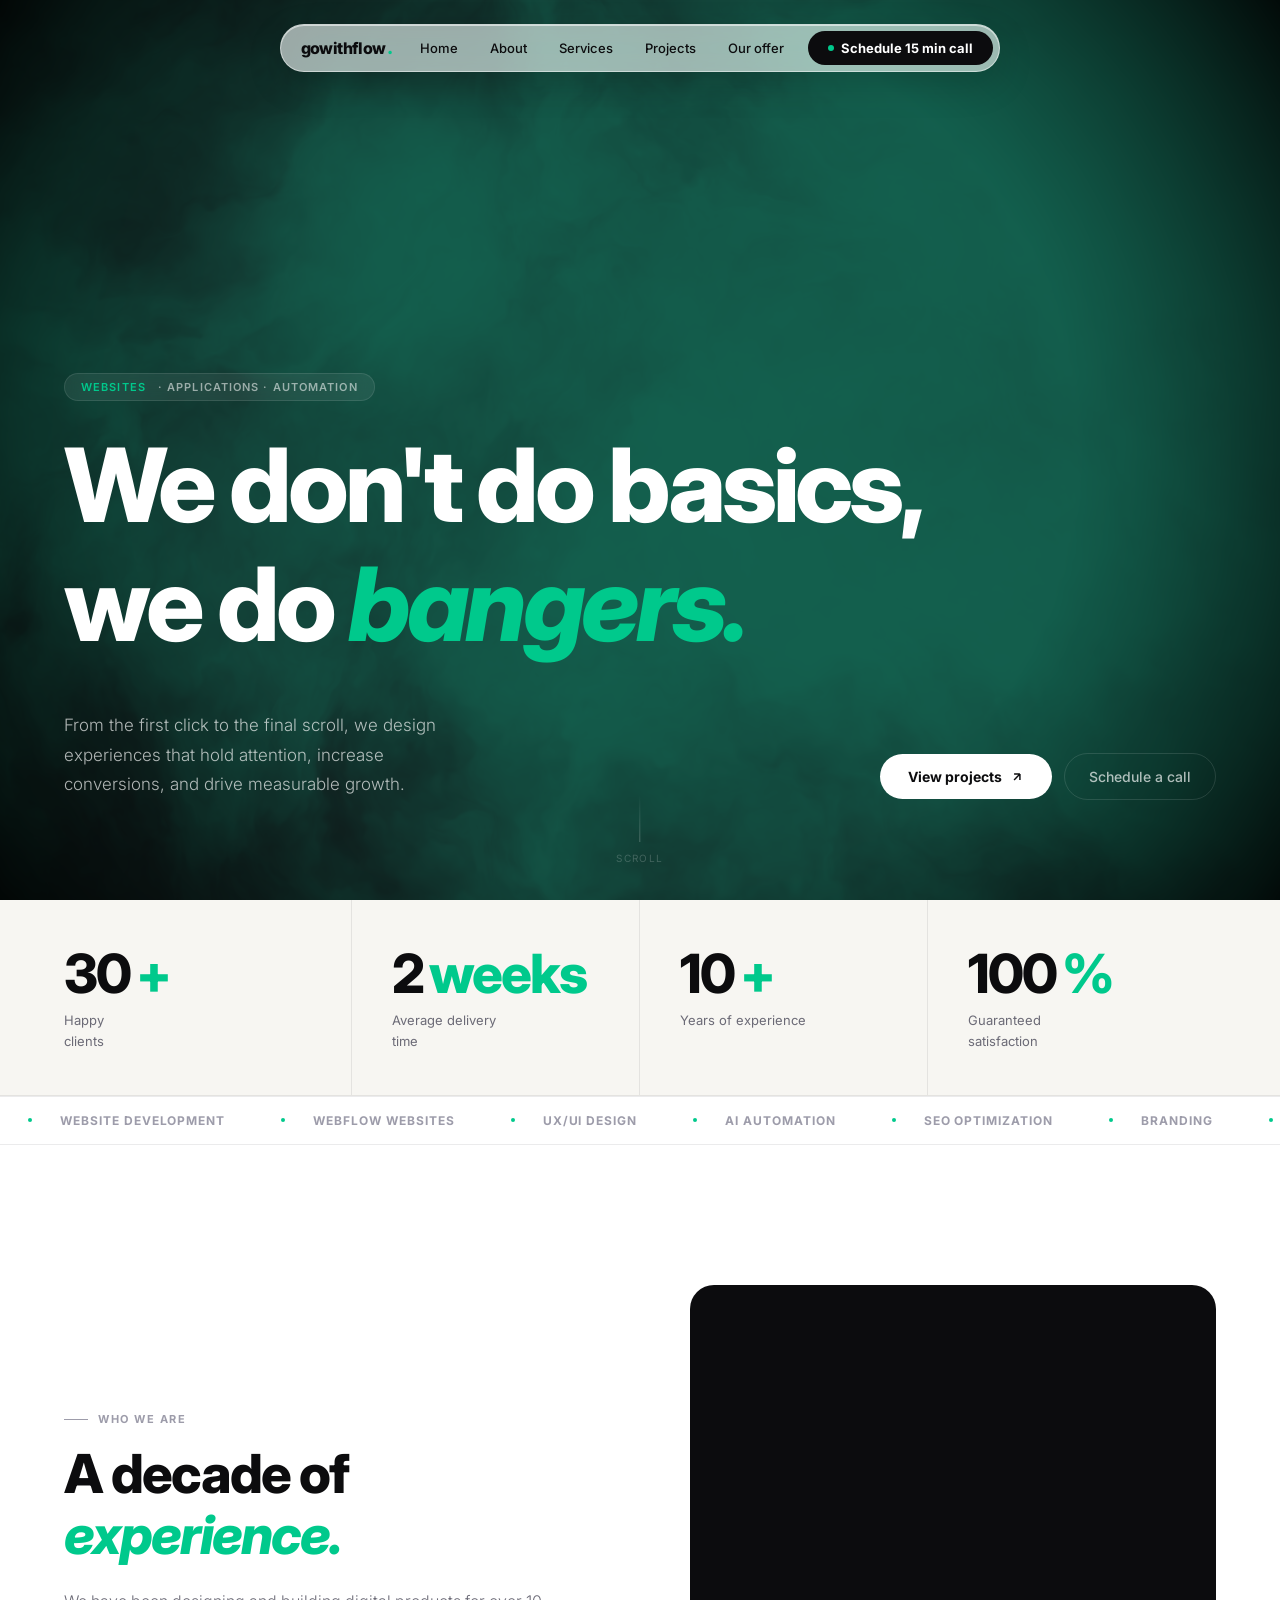
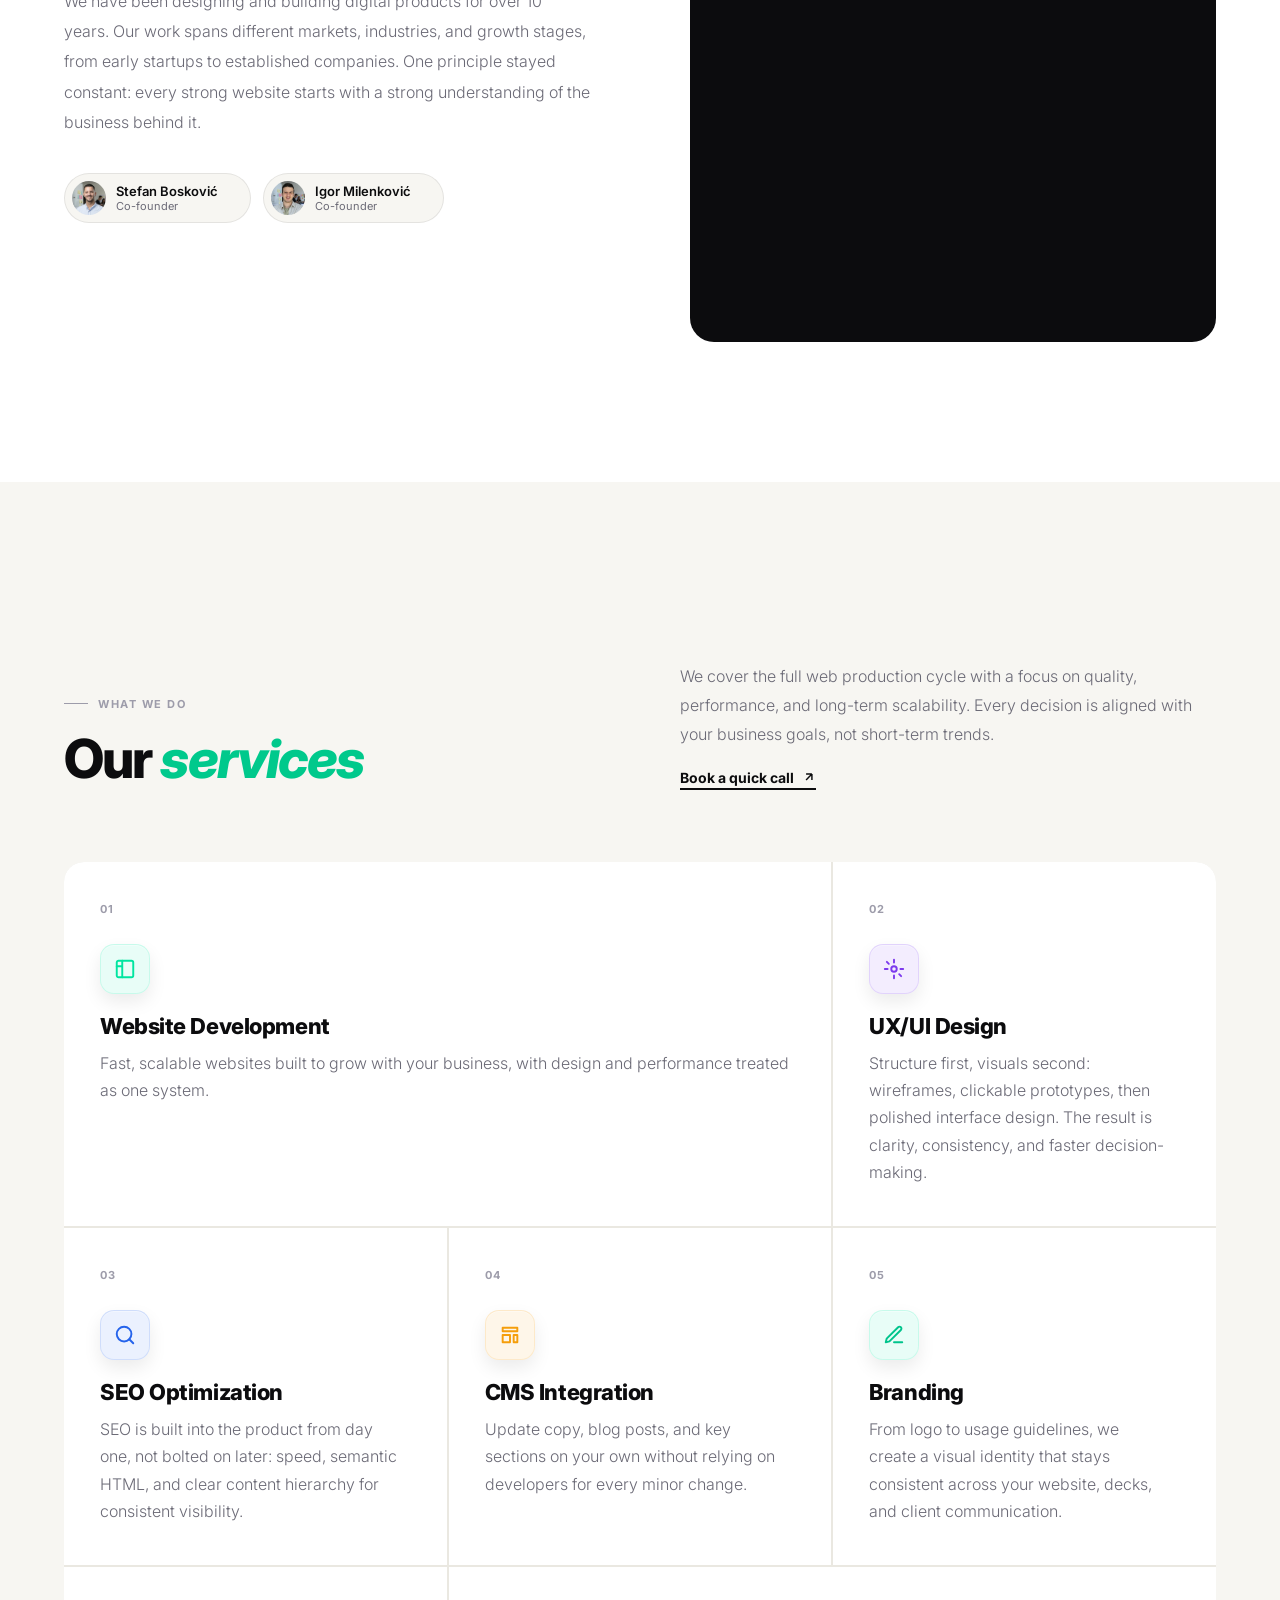
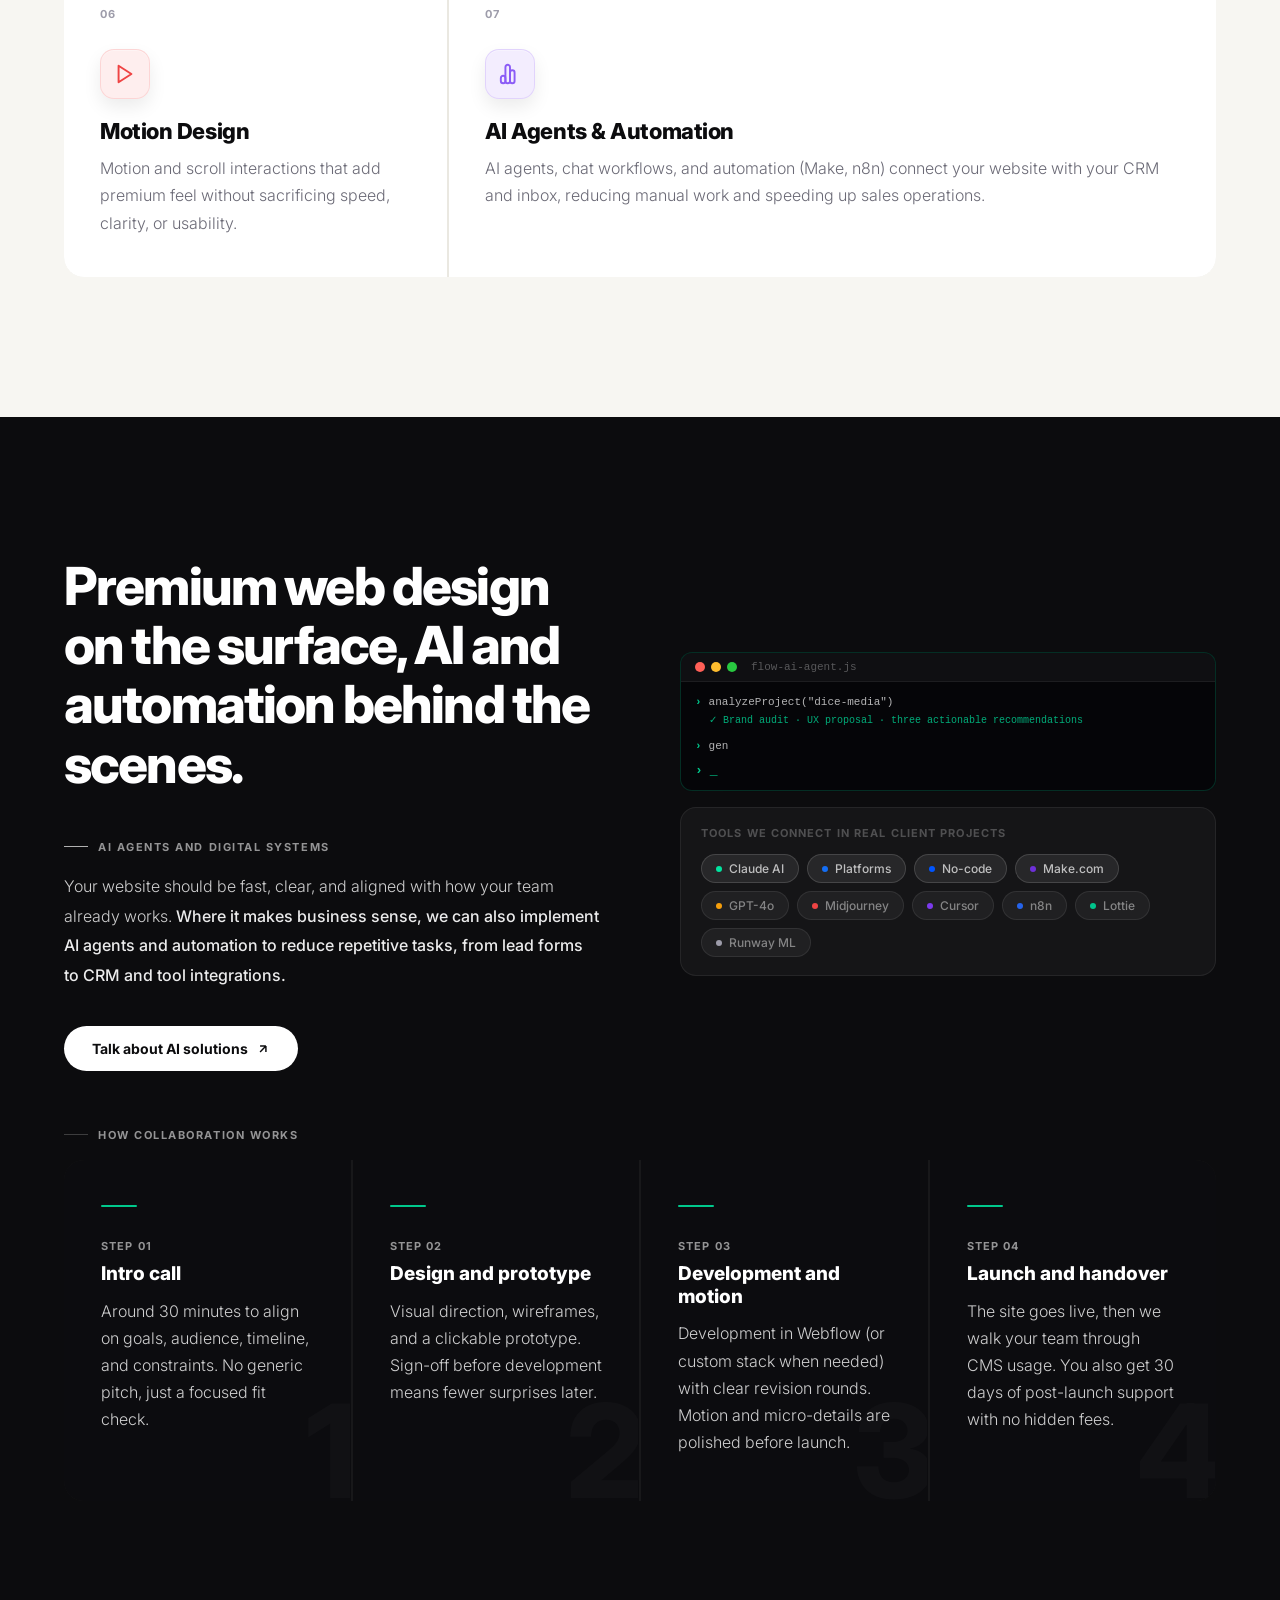
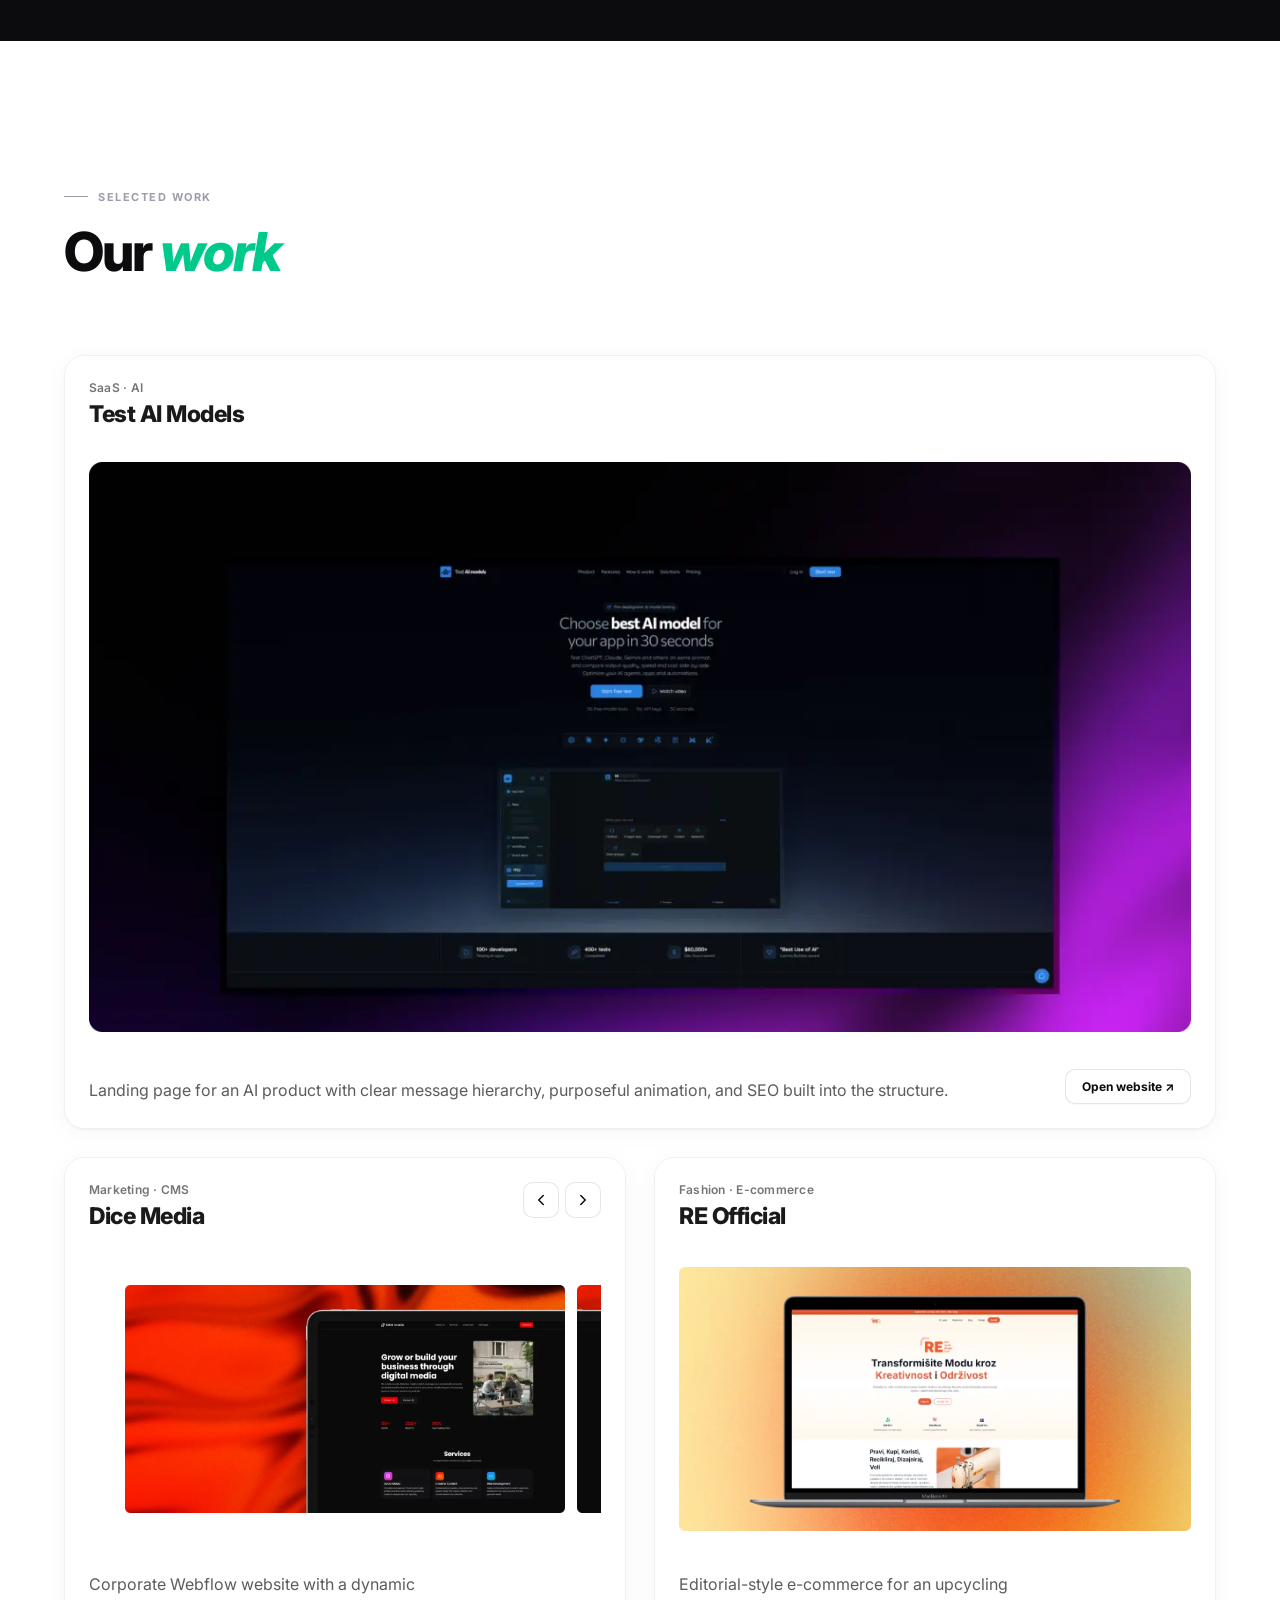
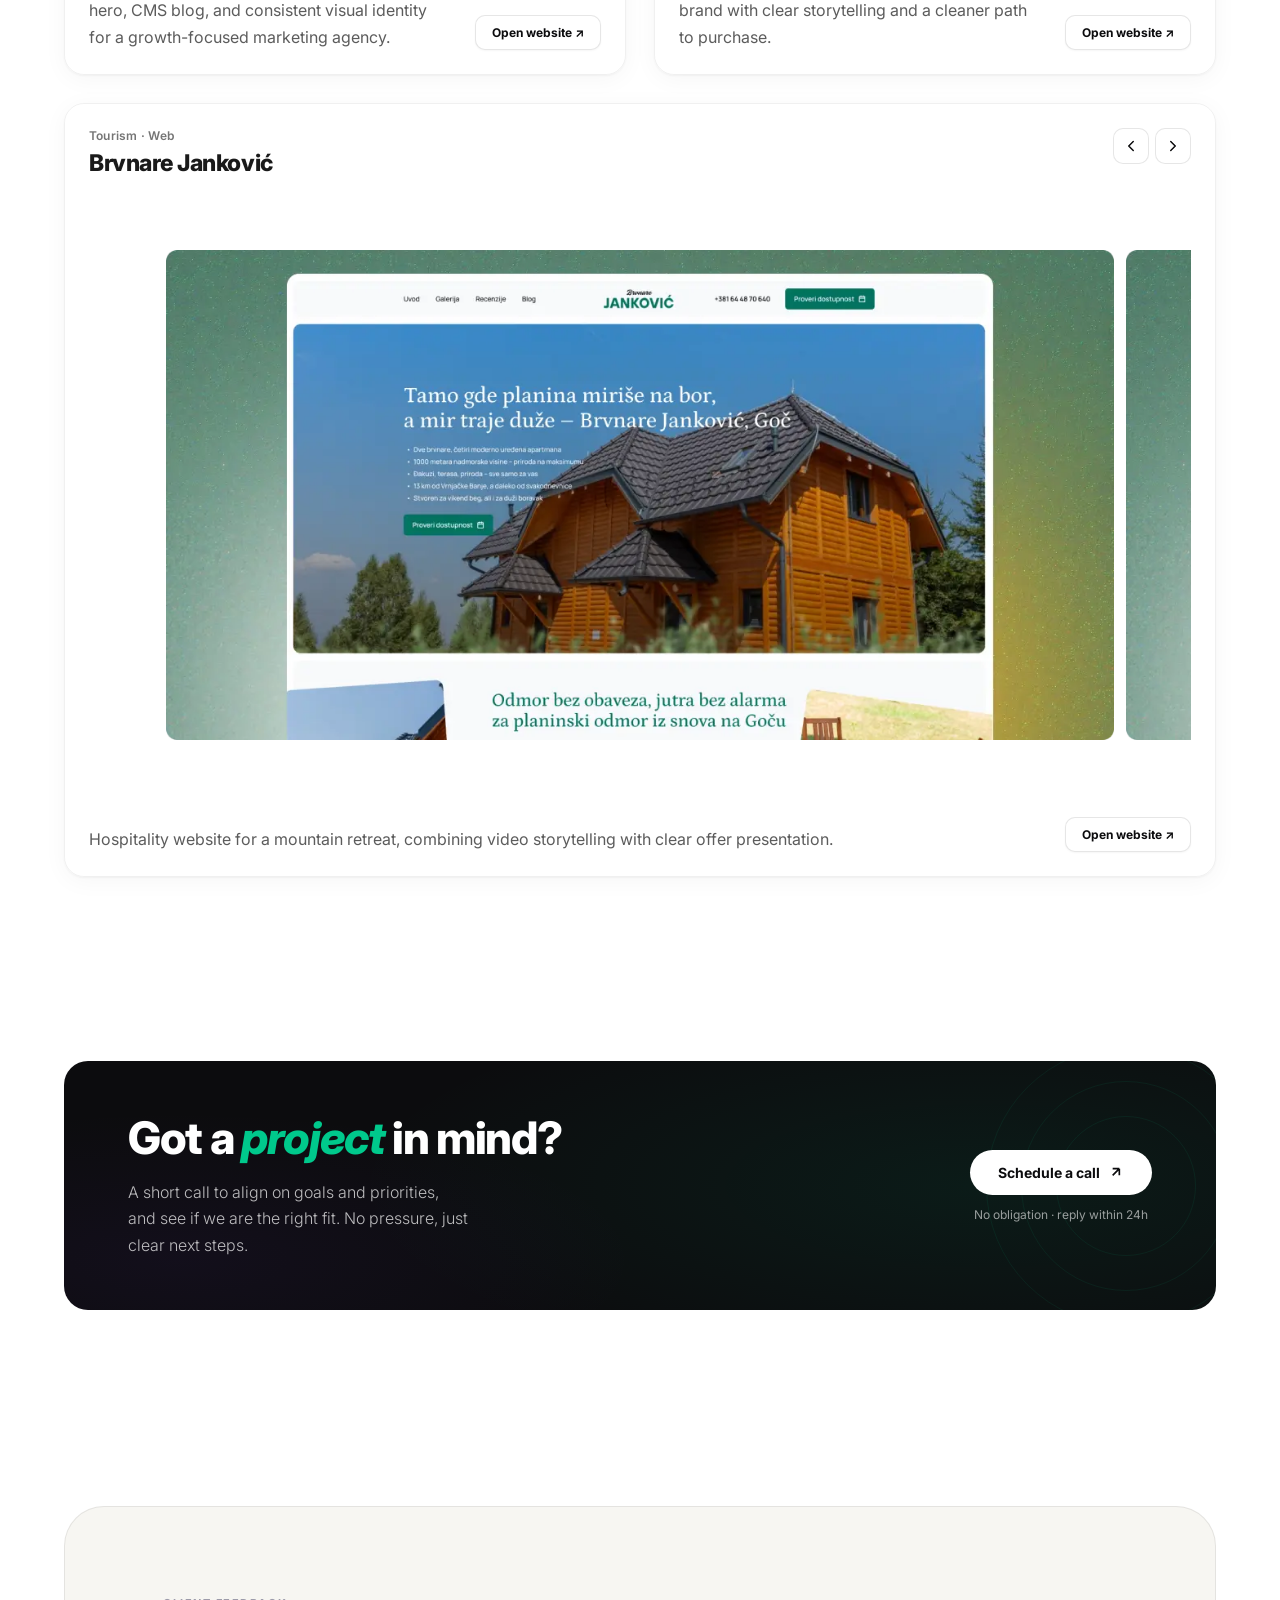
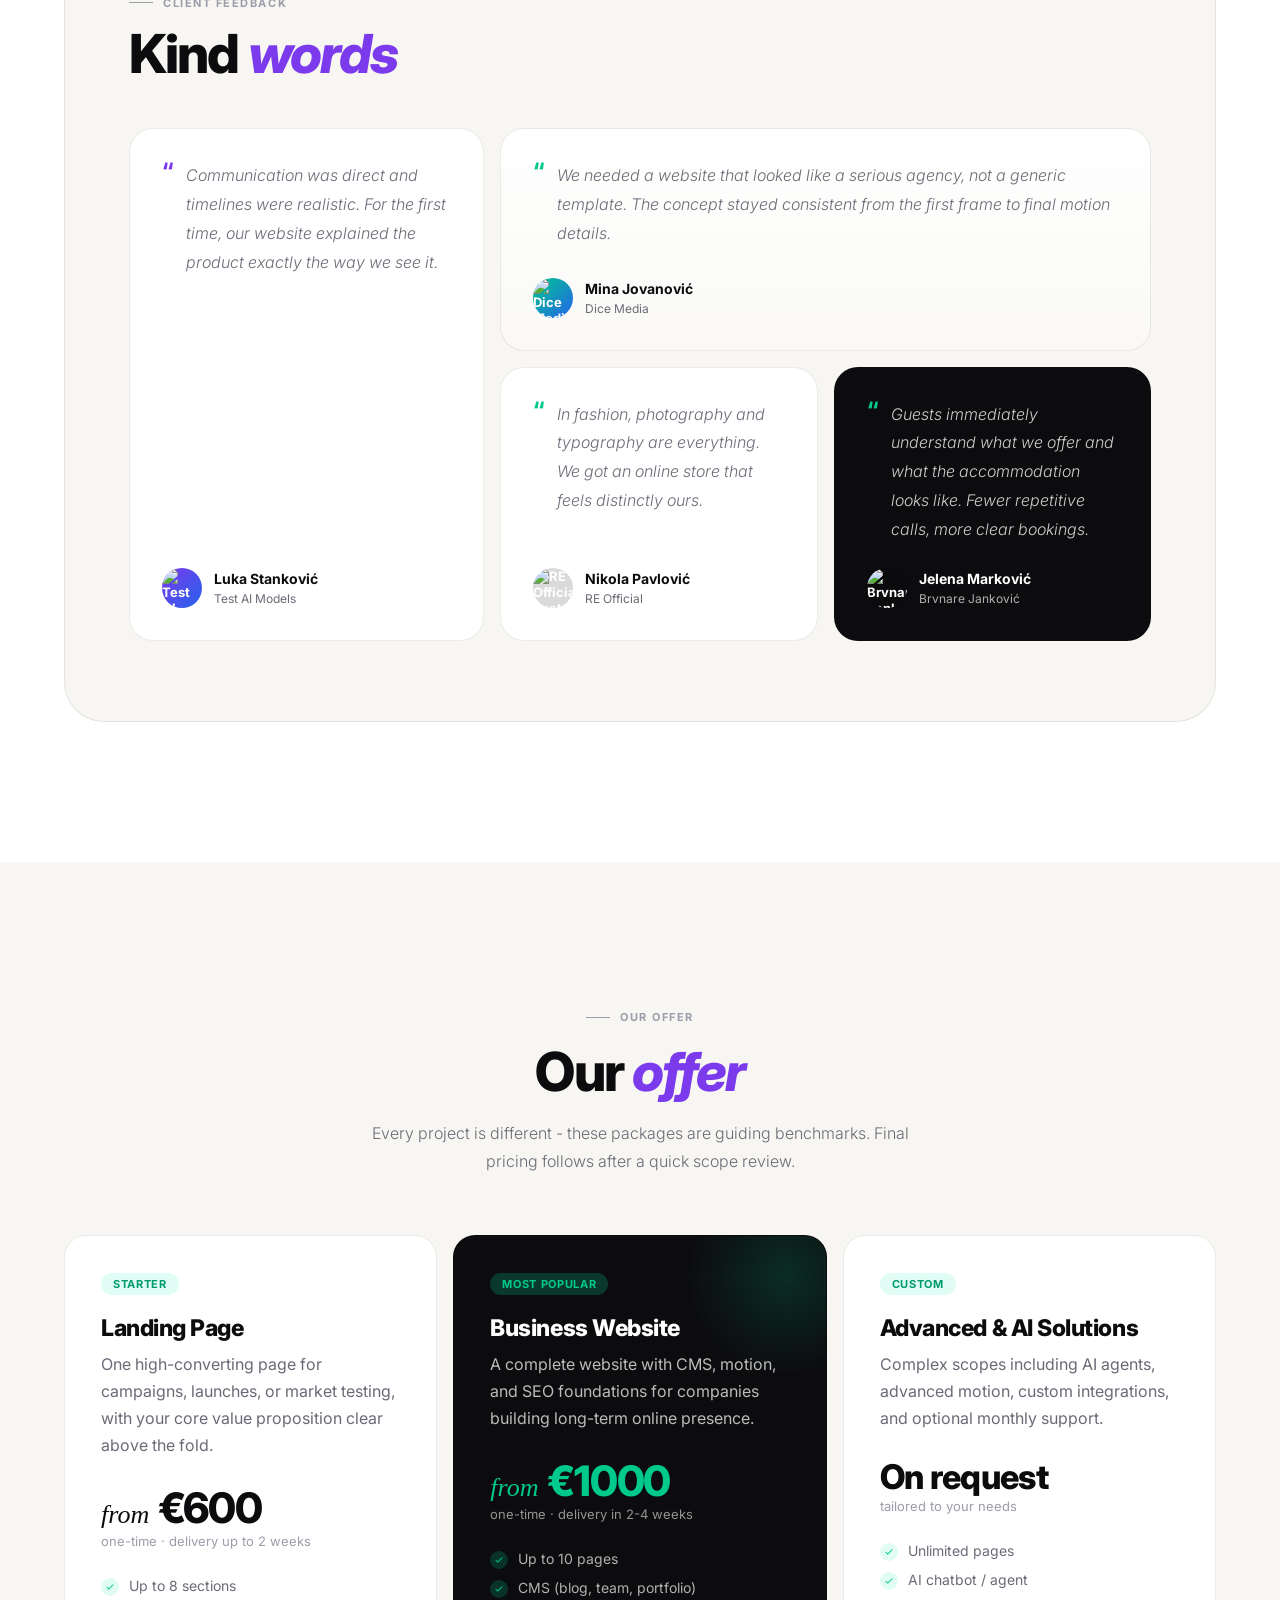
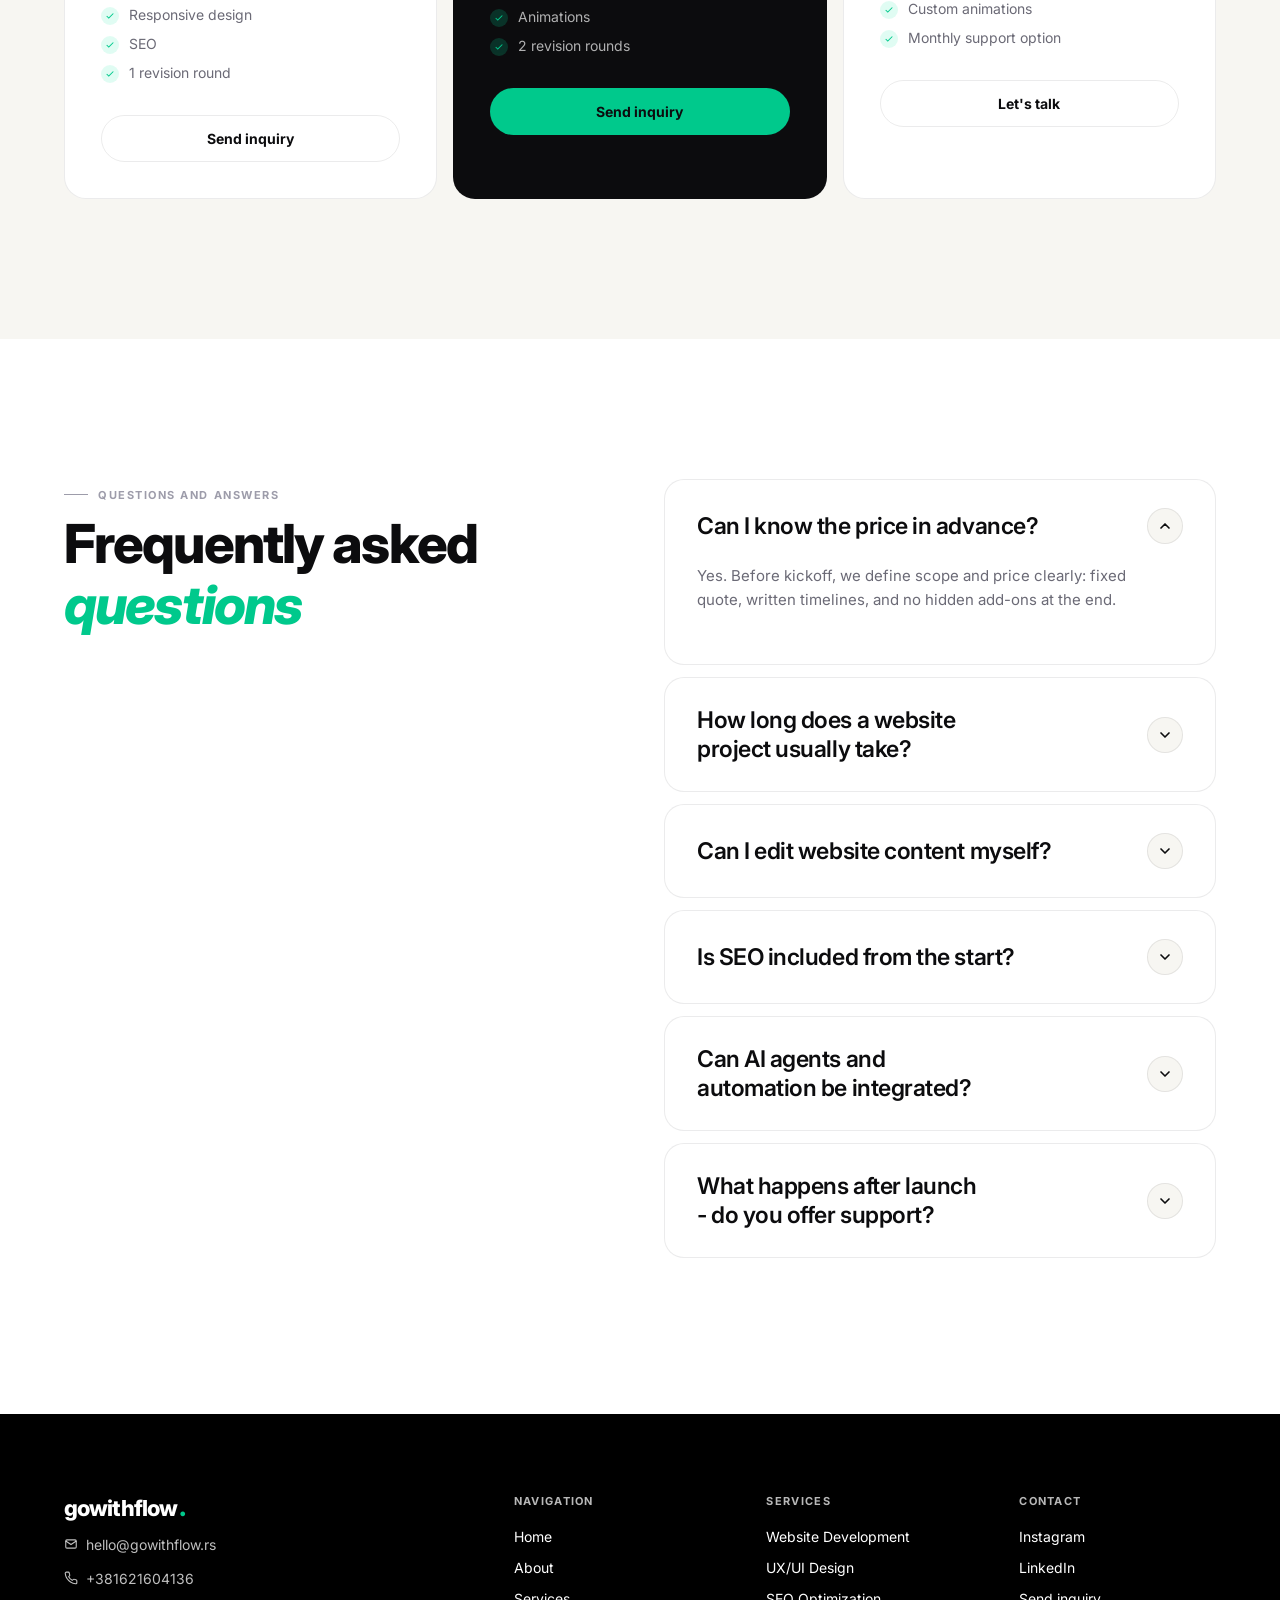
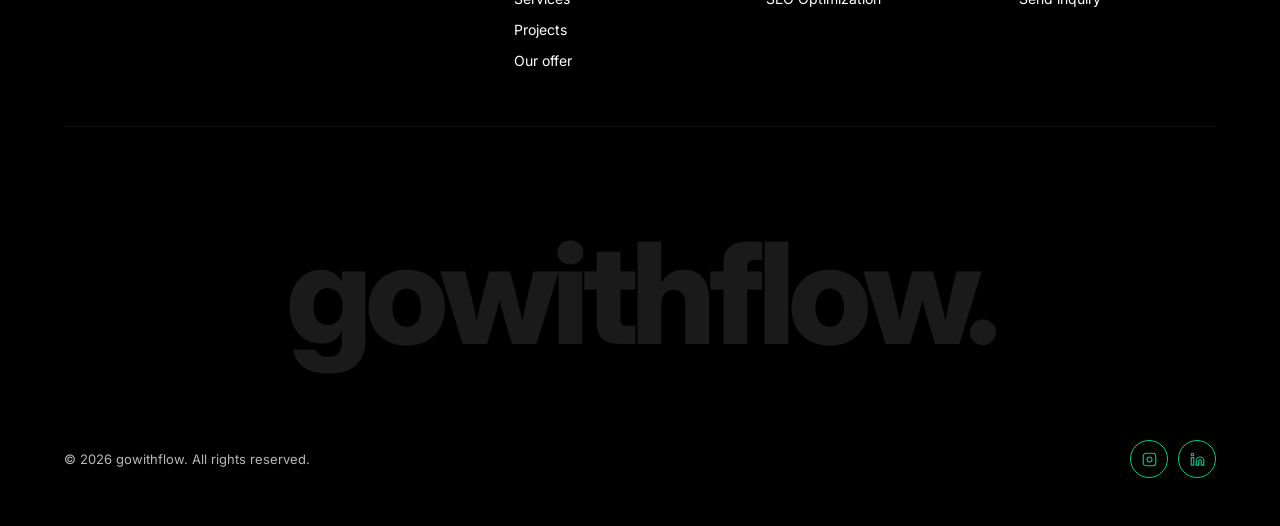
==== commit 0eba3082: "refactor: Update text across contact and index pages for clarity and consistency; change "Book a 15-" ====
--- a/index.html
+++ b/index.html
@@ -46,13 +46,13 @@
         <li><a href="#about" data-section="about">About</a></li>
         <li><a href="#services" data-section="services">Services</a></li>
         <li><a href="#projects" data-section="projects">Projects</a></li>
-        <li><a href="#pricing" data-section="pricing">Pricing</a></li>
+        <li><a href="#pricing" data-section="pricing">Our offer</a></li>
         <li class="nav-mobile-call">
-          <a href="contact.html"><span class="nav-avail-dot"></span>Book a 15-min call</a>
+          <a href="contact.html"><span class="nav-avail-dot"></span>Schedule 15 min call</a>
         </li>
       </ul>
       <a href="contact.html" class="nav-cta">
-        <span class="nav-avail-dot"></span>Book a 15-min call
+        <span class="nav-avail-dot"></span>Schedule 15 min call
       </a>
     </nav>
   </div>
@@ -95,7 +95,7 @@
         <div class="sl">Happy<br />clients</div>
       </div>
       <div class="sblock reveal" style="transition-delay: 0.08s">
-        <div class="sn">2<em>wks</em></div>
+        <div class="sn">2<em>weeks</em></div>
         <div class="sl">Average delivery<br />time</div>
       </div>
       <div class="sblock reveal" style="transition-delay: 0.16s">
@@ -294,7 +294,7 @@
                 <path d="M4 4h16v4H4zM4 12h8v8H4zM16 12h4v8h-4z" />
               </svg>
             </div>
-            <div class="sc-name">CMS integracija</div>
+            <div class="sc-name">CMS Integration</div>
             <div class="sc-desc">
               Update copy, blog posts, and key sections on your own without relying on developers for every minor change.
             </div>
@@ -383,12 +383,12 @@
     <div class="mwrap ai-grid">
       <div class="ai-text reveal-l">
         <h2 class="ai-hl">
-          Premium web design on the surface —<br /><em>AI and automation</em><br />behind the scenes.
+          Premium web design on the surface, AI and automation behind the scenes.
         </h2>
         <div class="proc-kicker kicker" style="margin-top: 22px">AI agents and digital systems</div>
         <p class="ai-body">
           Your website should be fast, clear, and aligned with how your team already works.
-          <strong>Where it makes business sense, we implement AI agents and automation to reduce repetitive tasks</strong> - from lead forms to CRM and tool integrations.
+          <strong>Where it makes business sense, we can also implement AI agents and automation to reduce repetitive tasks, from lead forms to CRM and tool integrations.</strong>
         </p>
 
         <a href="contact.html" class="btn-light">Talk about AI solutions
@@ -516,7 +516,7 @@
       <div class="proj-head reveal">
         <div>
           <div class="kicker">Selected work</div>
-          <h2 class="hl2">Projects that back up<br />our <em>words</em></h2>
+          <h2 class="hl2">Our <em class="g">work</em></h2>
         </div>
       </div>
       <div class="proj-featured-wrap reveal" id="proj-featured-wrap">
@@ -667,7 +667,7 @@
       <div class="why-cta reveal">
         <div>
           <h3 class="wct-title">
-            A serious brand deserves a website<br />that <em>keeps pace with expectations</em>
+            Got a <em>project</em> in mind?
           </h3>
           <p class="wct-sub">
             A short call to align on goals and priorities, and see if we are the right fit. No pressure, just clear next steps.
@@ -679,7 +679,7 @@
           <div class="ring r3"></div>
         </div>
         <div class="wct-action">
-          <a href="contact.html" class="btn-light wct-btn">Start the conversation
+          <a href="contact.html" class="btn-light wct-btn">Schedule a call
             <svg width="16" height="16" viewBox="0 0 24 24" fill="none" stroke="currentColor" stroke-width="2.5">
               <path d="M7 17L17 7M17 7H7M17 7v10" />
             </svg></a>
@@ -695,7 +695,7 @@
       <div class="reveal testi-shell">
           <div class="kicker">Client feedback</div>
         <h2 class="hl2">
-          <span class="line-lock">Words from people</span><br />we <em>build with</em>
+          Kind <em>words</em>
         </h2>
         <div class="testi-grid">
           <article class="tcard tcard-kpi tcard-kpi-main">
@@ -766,9 +766,9 @@
   <section id="pricing" class="sec" style="background: var(--off)">
     <div class="mwrap">
       <div class="reveal" style="text-align: center; max-width: 560px; margin: 0 auto 0">
-        <div class="kicker" style="justify-content: center">Pricing</div>
+        <div class="kicker" style="justify-content: center">Our offer</div>
         <h2 class="hl2" style="text-align: center">
-          Pricing with clear<br /><em class="g">starting points</em>
+          Our <em class="g">offer</em>
         </h2>
         <p style="
               font-size: 16px;
@@ -924,9 +924,7 @@
         <div class="why-qa-head reveal">
           <div class="kicker">Questions and answers</div>
           <h2 class="hl2 why-qa-hl">
-            <span class="why-qa-line">Frequently asked questions</span>
-            <span class="why-qa-line">Straight answers</span>
-            <span class="why-qa-line why-qa-line-em"><em>without fluff</em></span>
+            <span class="why-qa-line">Frequently asked <em class="g">questions</em></span>
           </h2>
         </div>
 
@@ -1165,7 +1163,7 @@
           <li><a href="#about">About</a></li>
           <li><a href="#services">Services</a></li>
           <li><a href="#projects">Projects</a></li>
-          <li><a href="#pricing">Pricing</a></li>
+          <li><a href="#pricing">Our offer</a></li>
         </ul>
       </div>
       <div>
--- a/assets/css/main.css
+++ b/assets/css/main.css
@@ -677,7 +677,8 @@
 #services .hl2 em,
 #pricing .hl2 em,
 #comparison .hl2 em,
-#contact .hl2 em {
+#contact .hl2 em,
+#testimonials .hl2 em {
   color: var(--violet);
 }
 
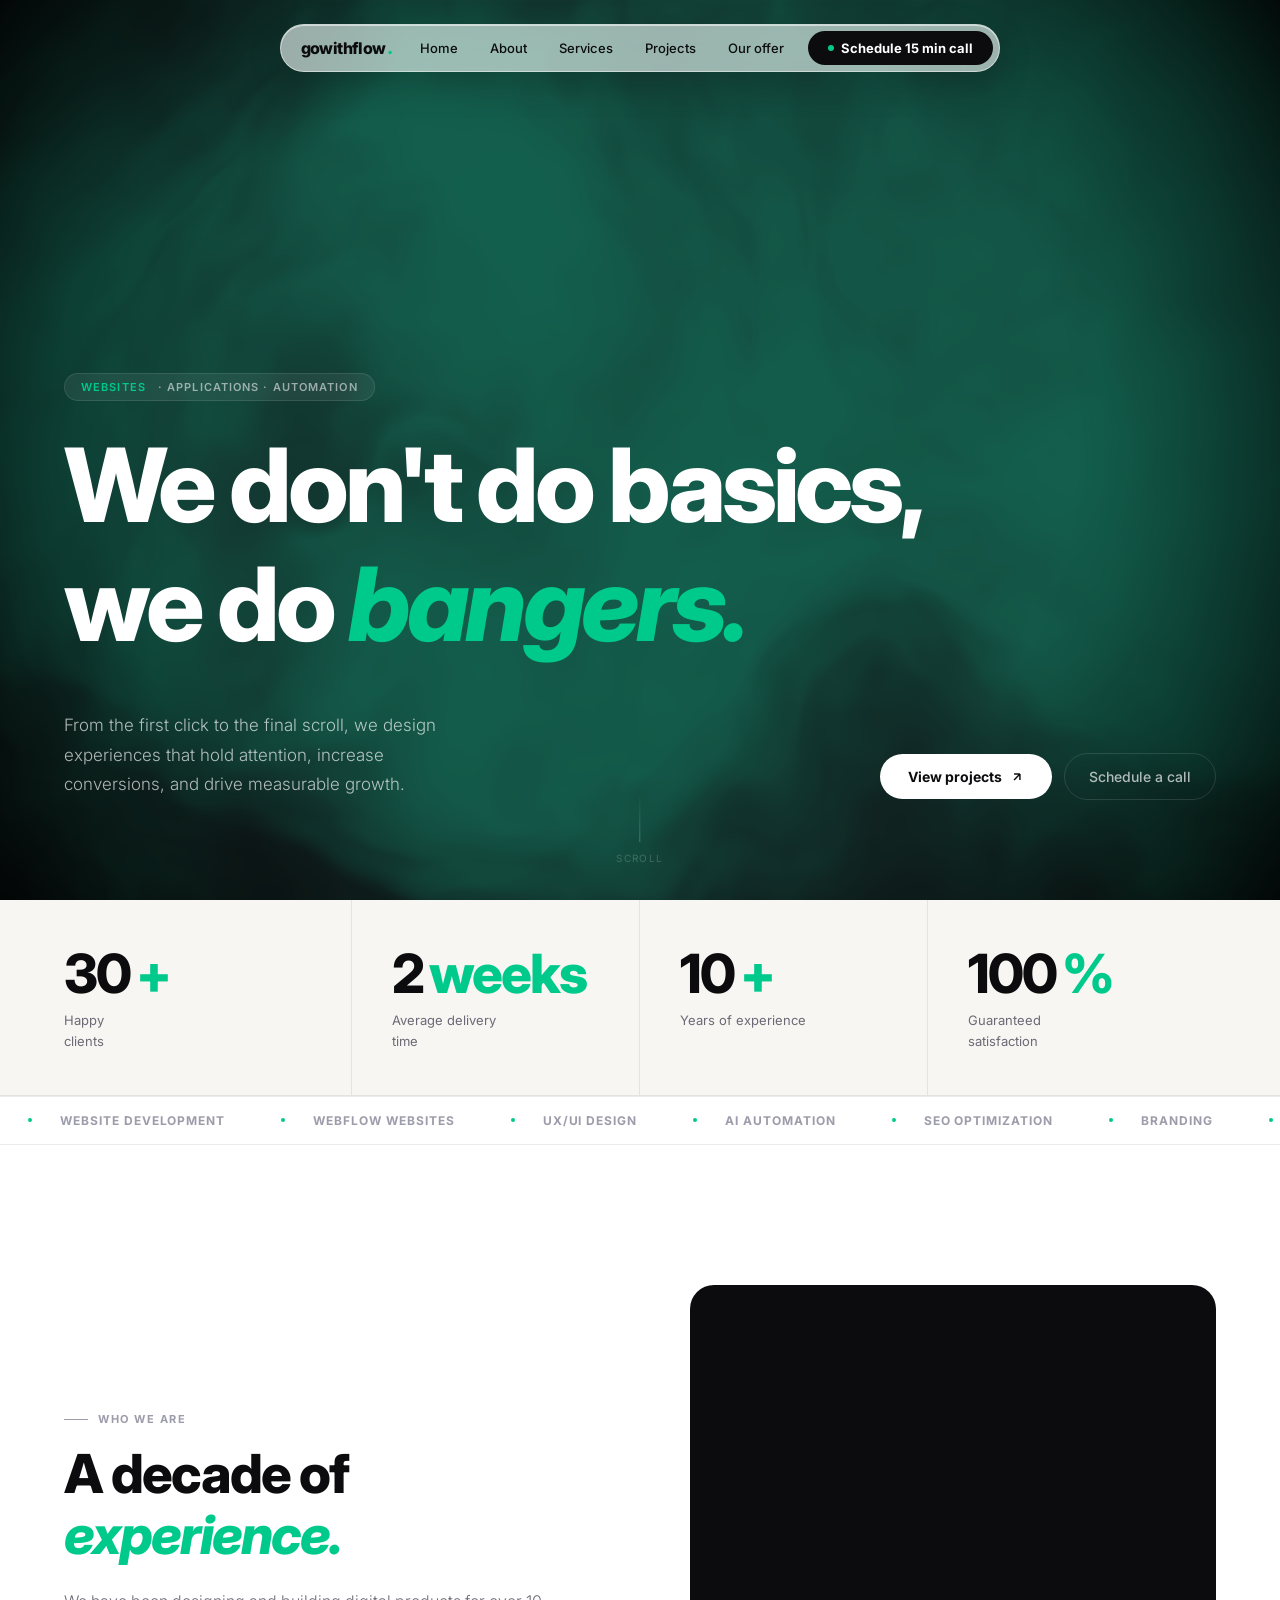
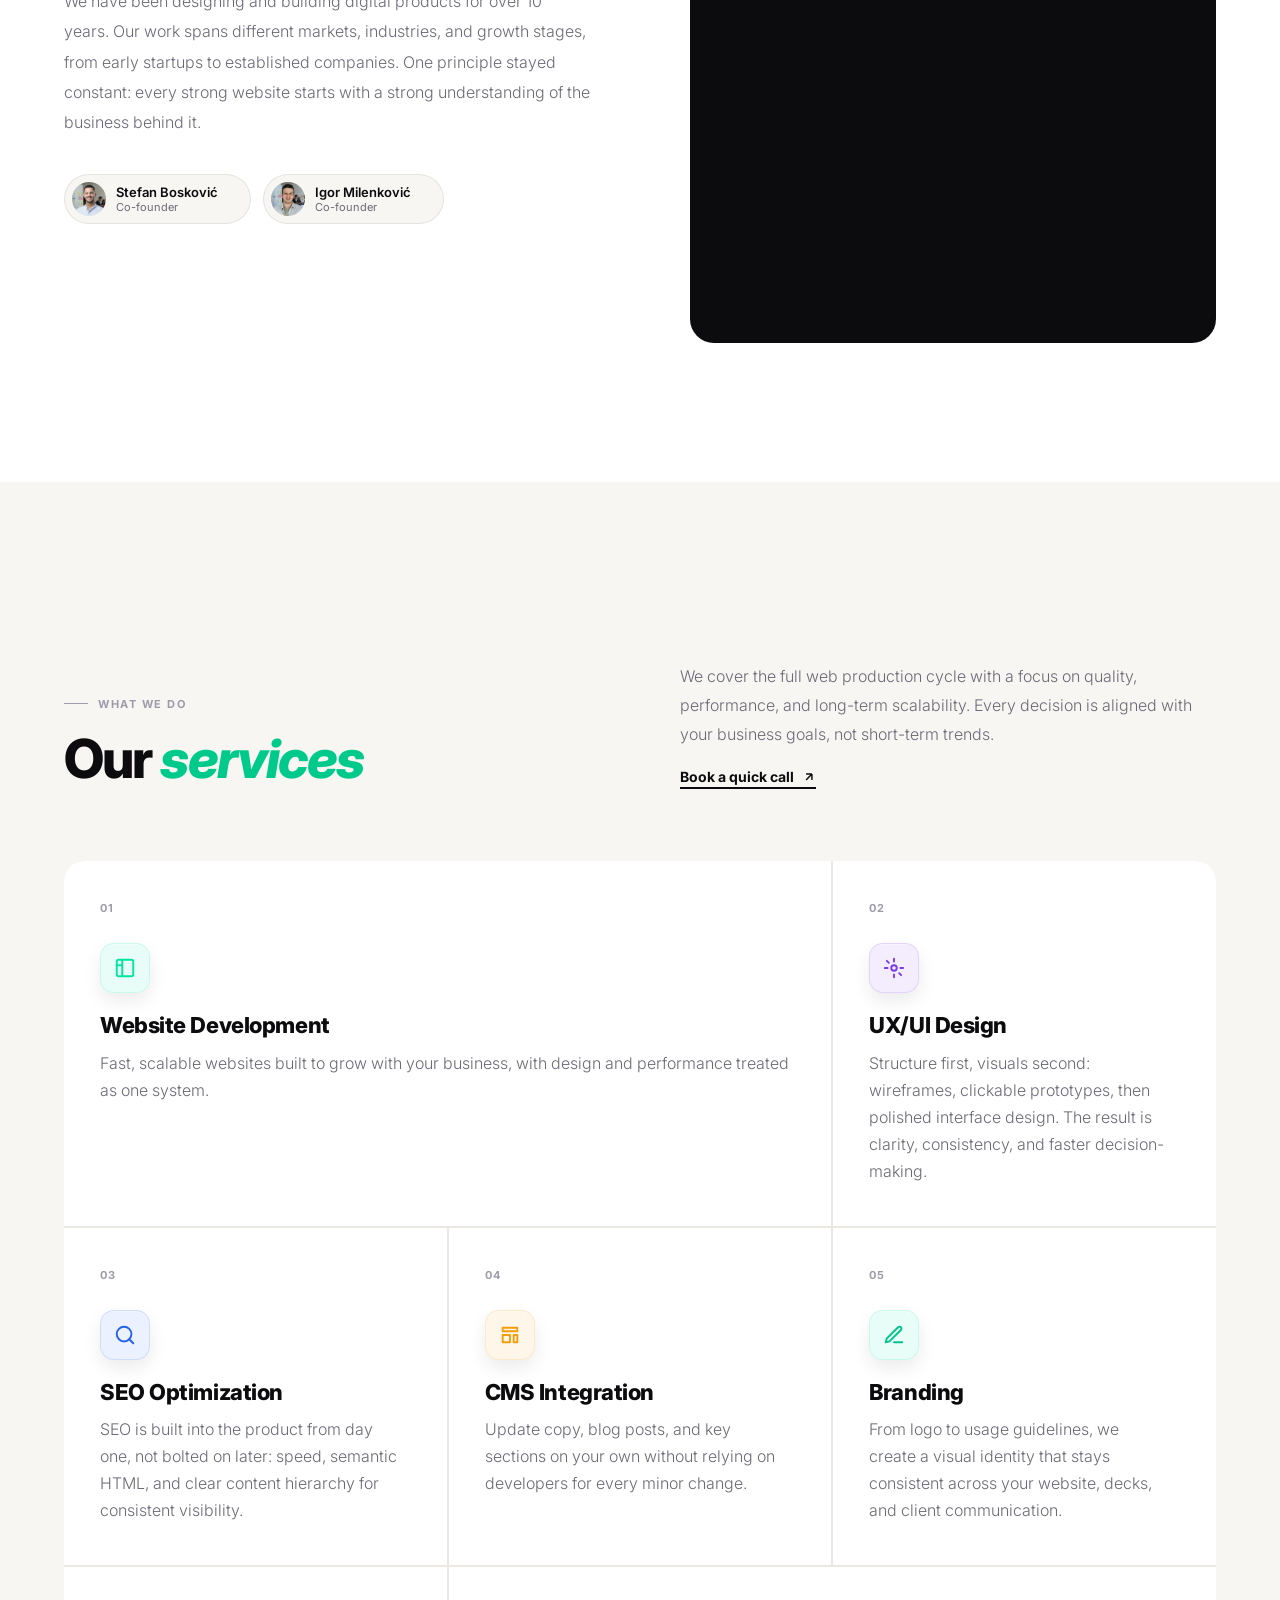
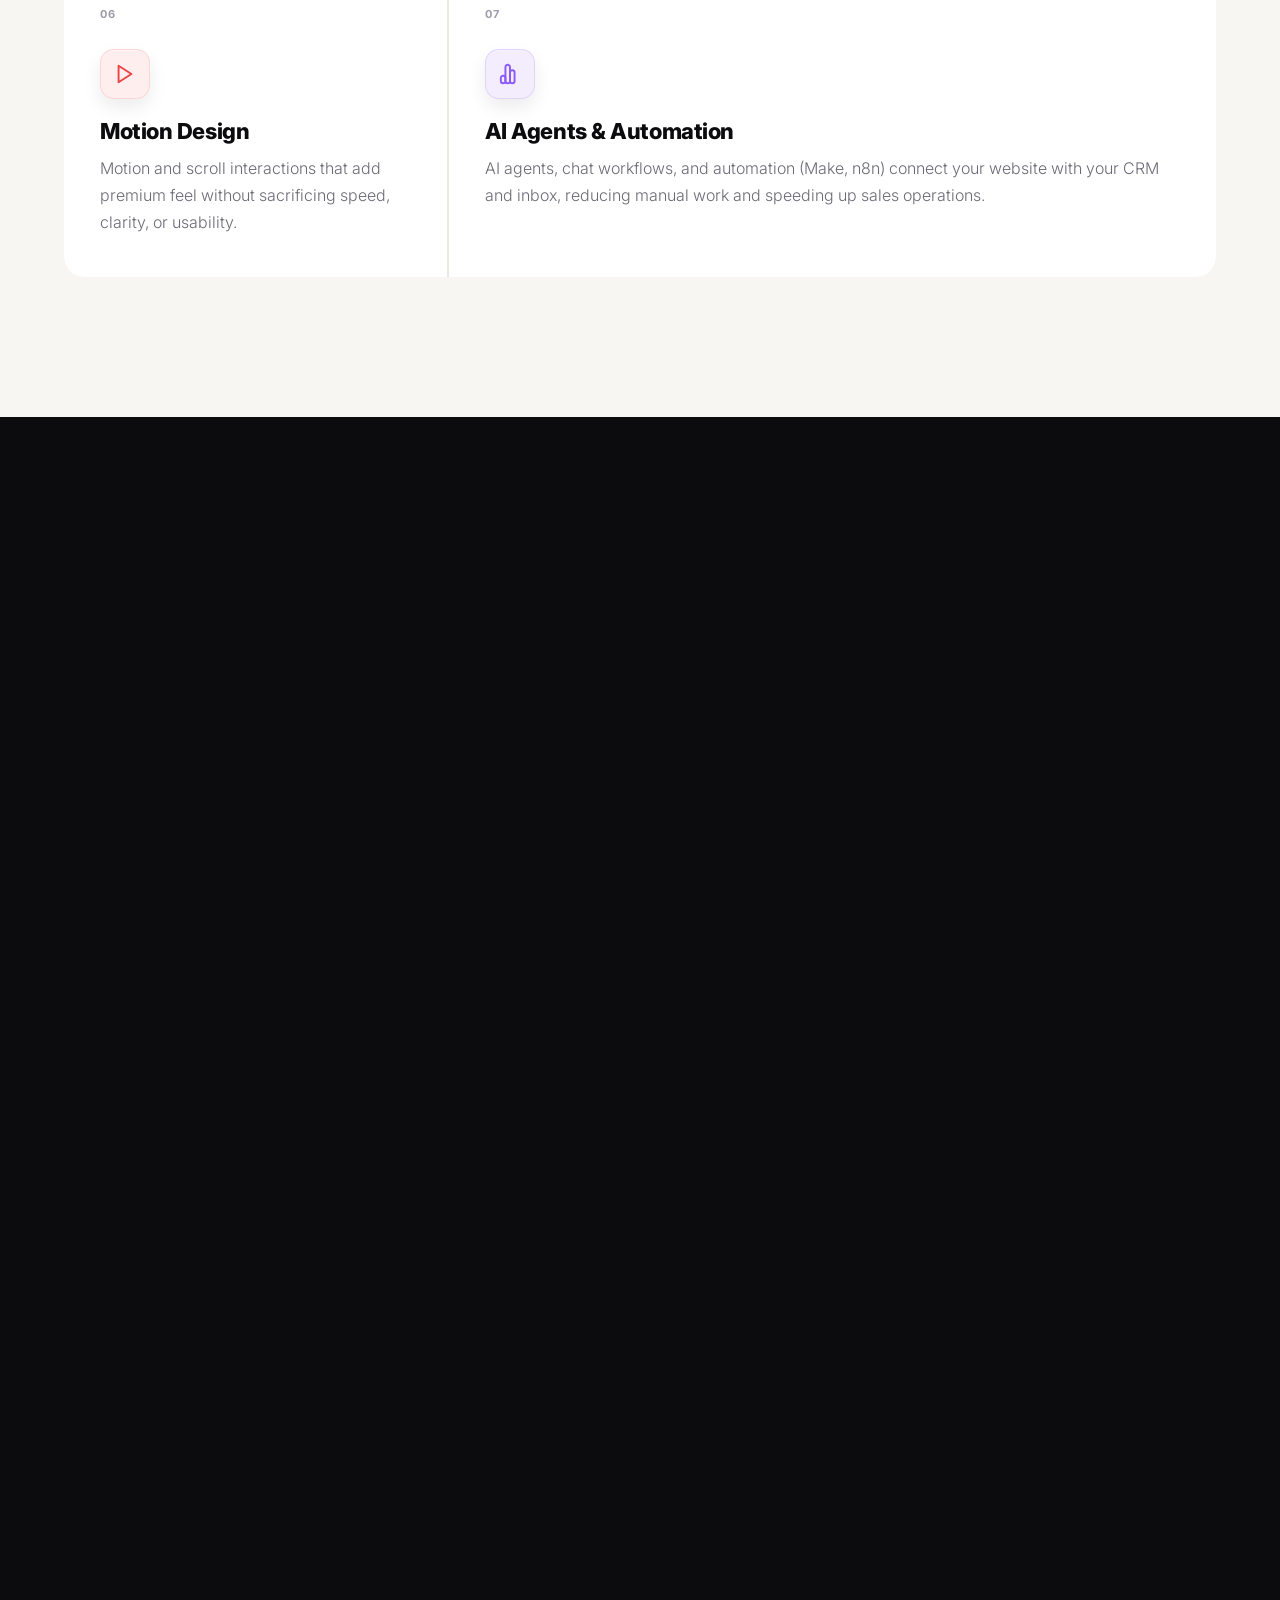
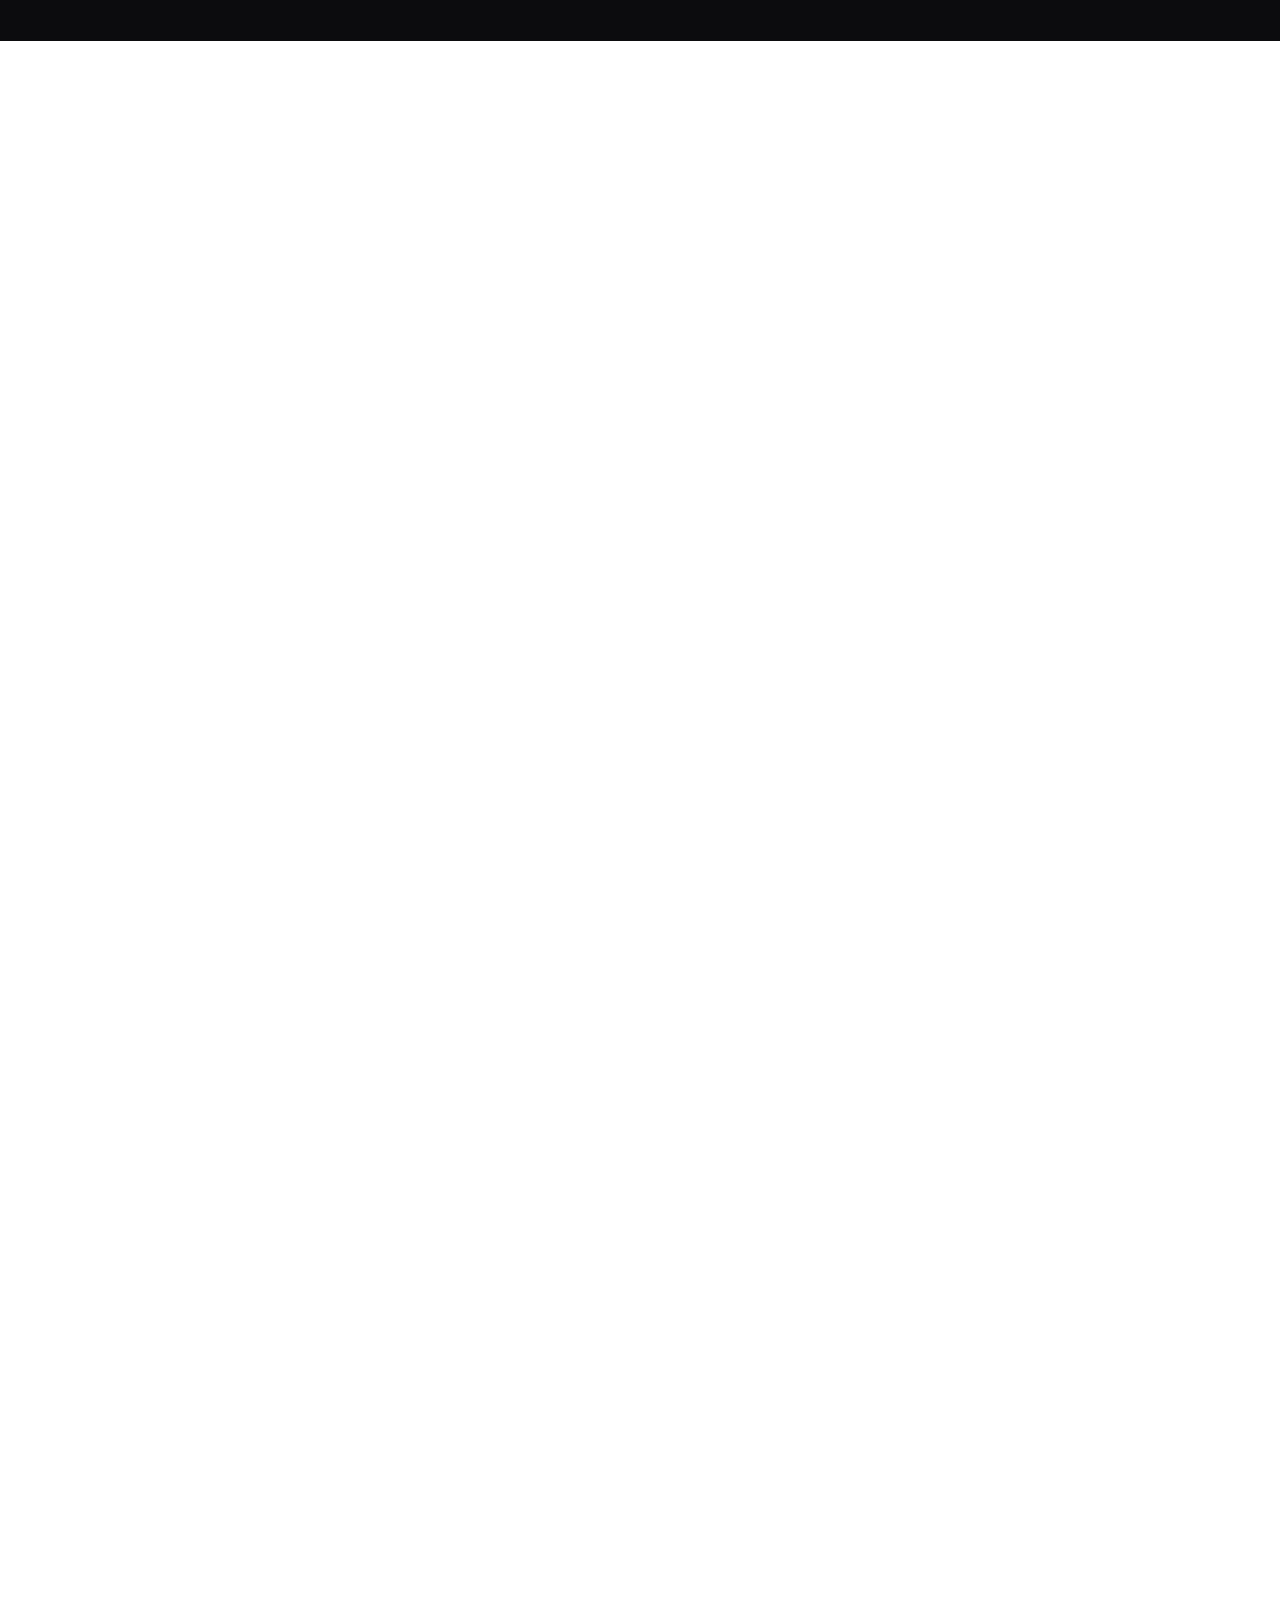
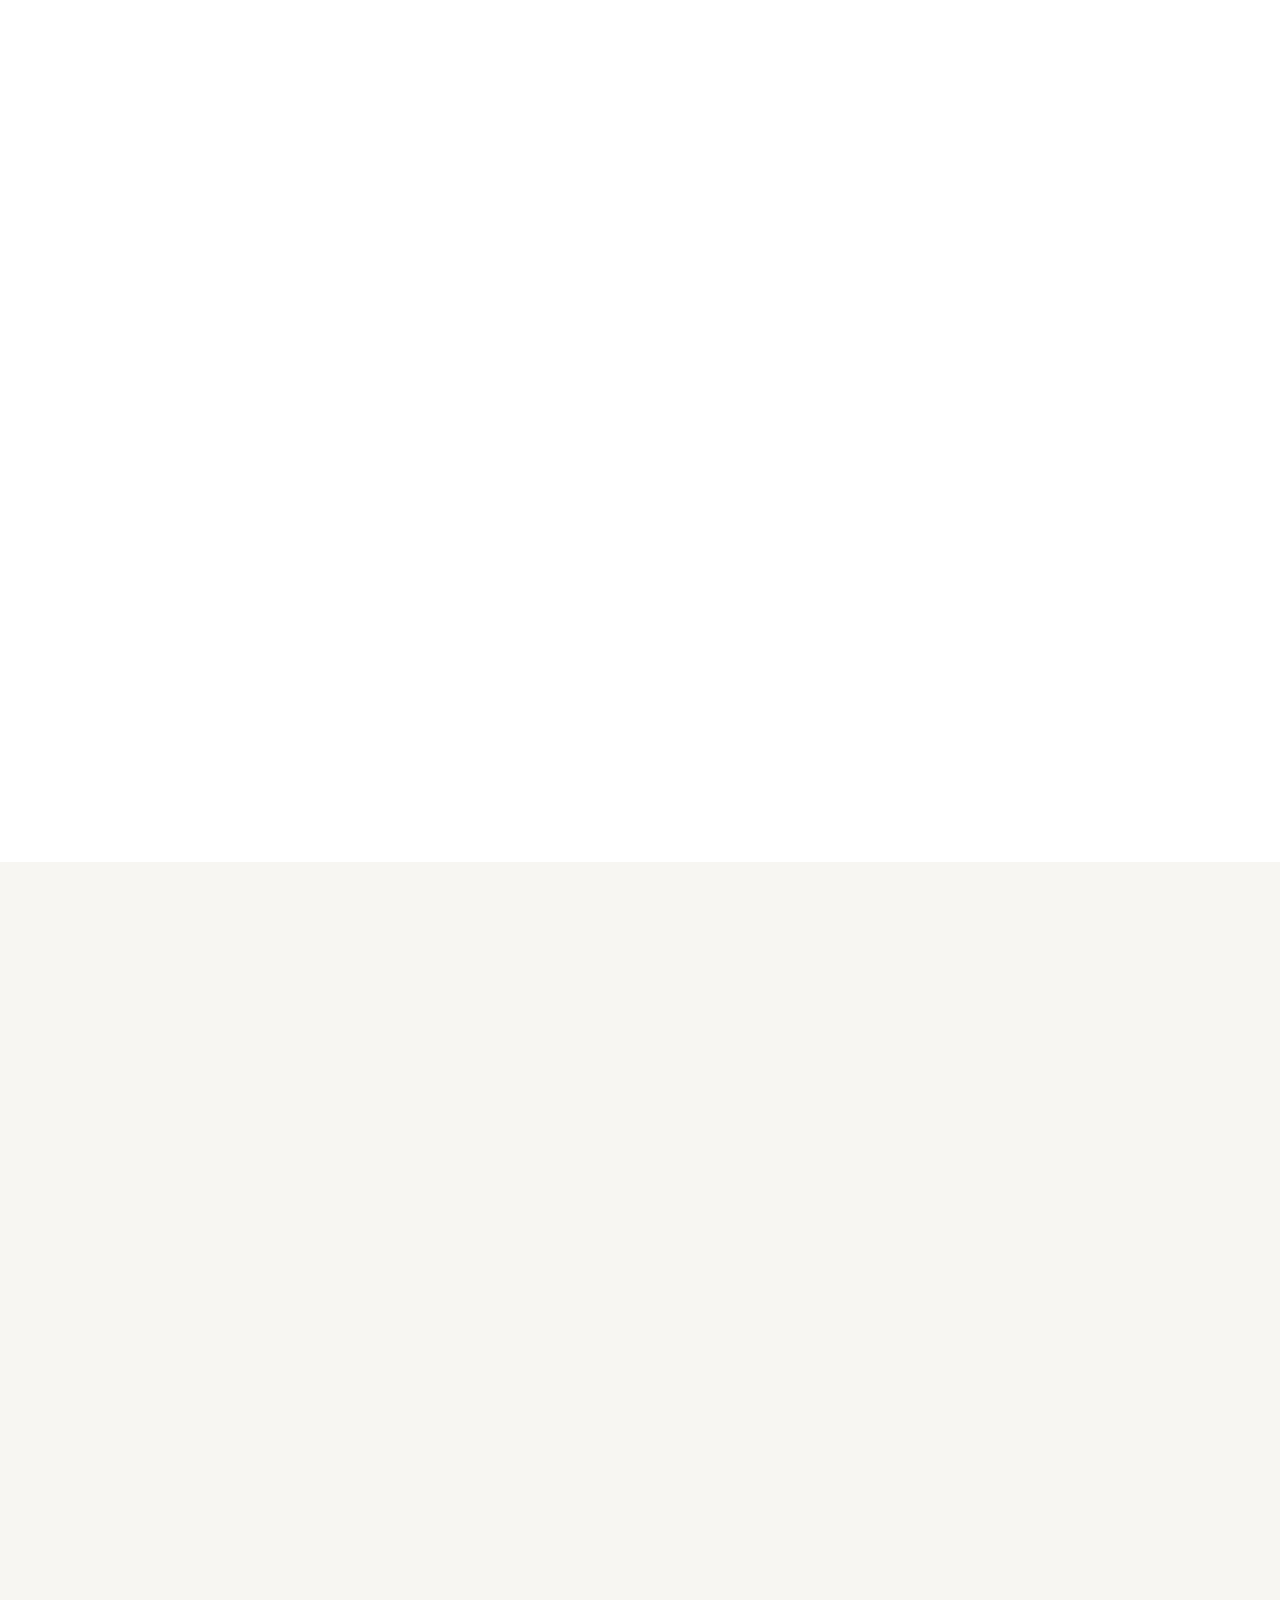
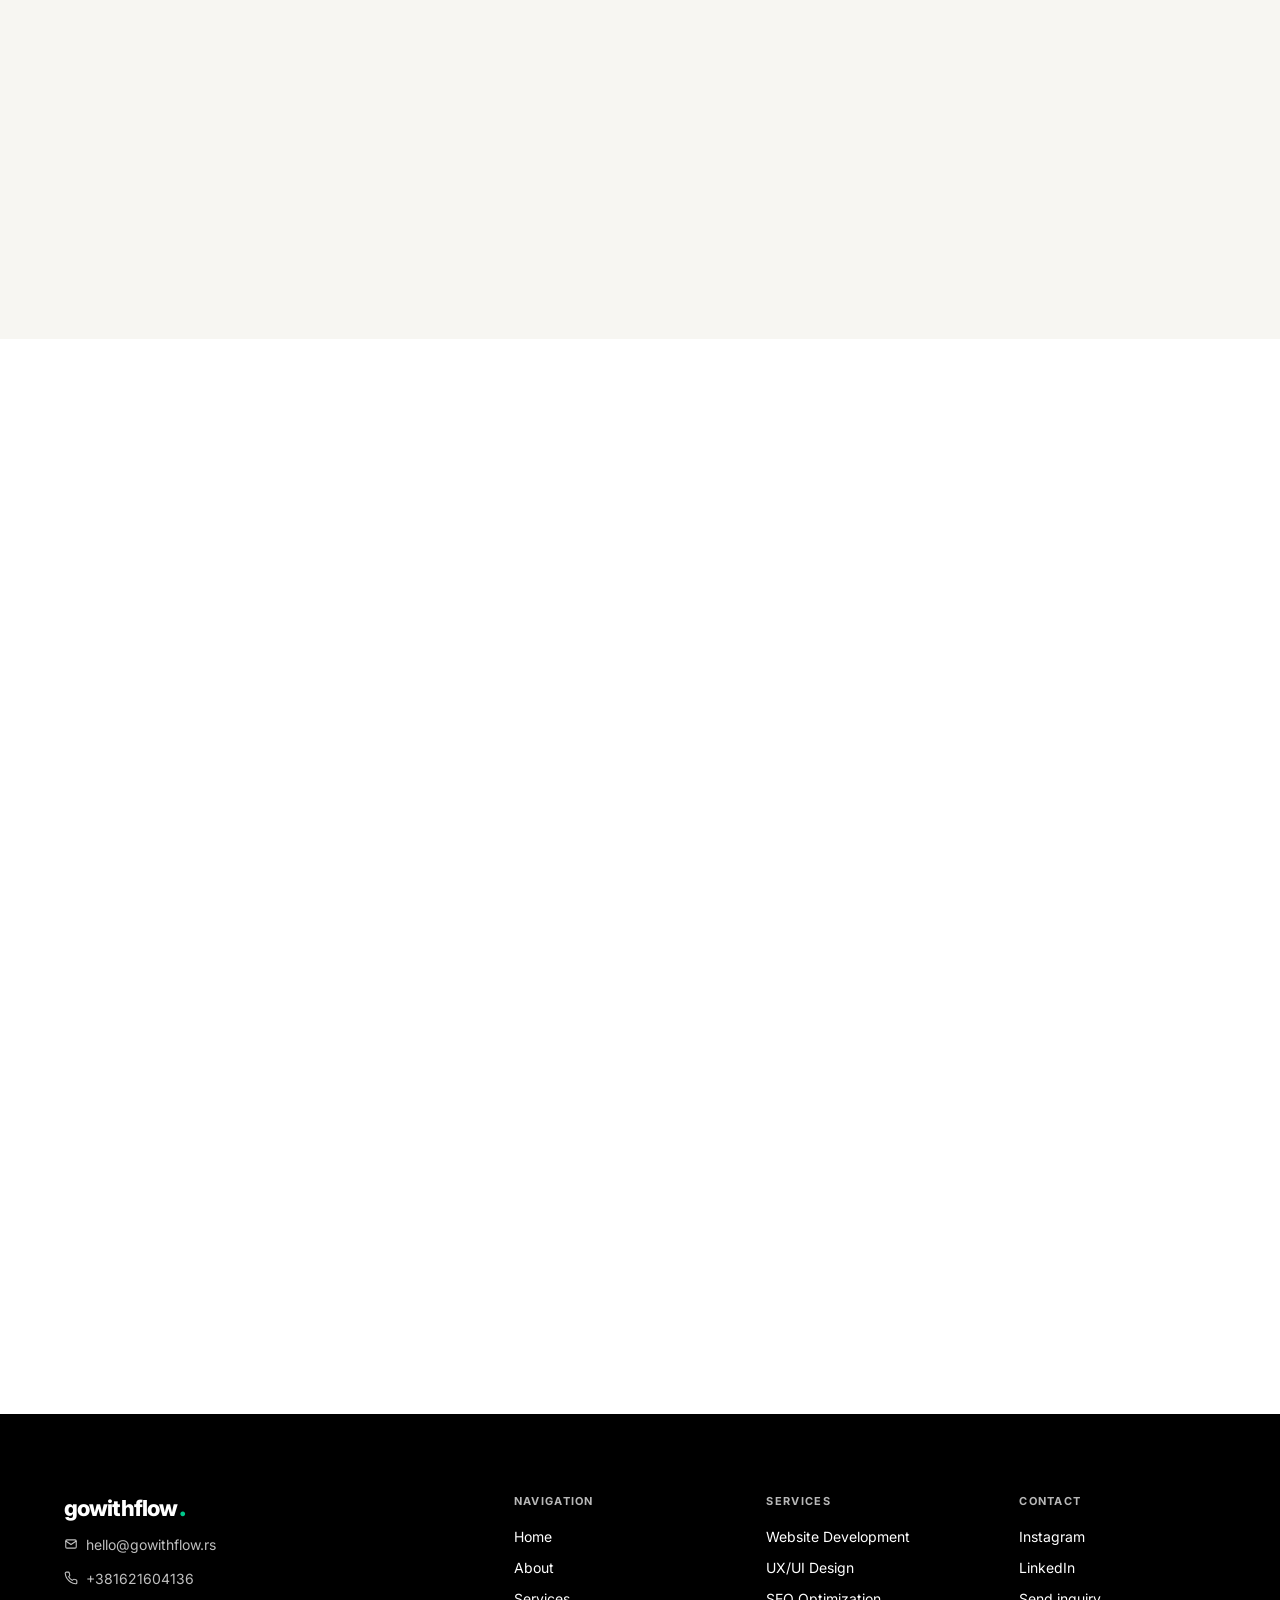
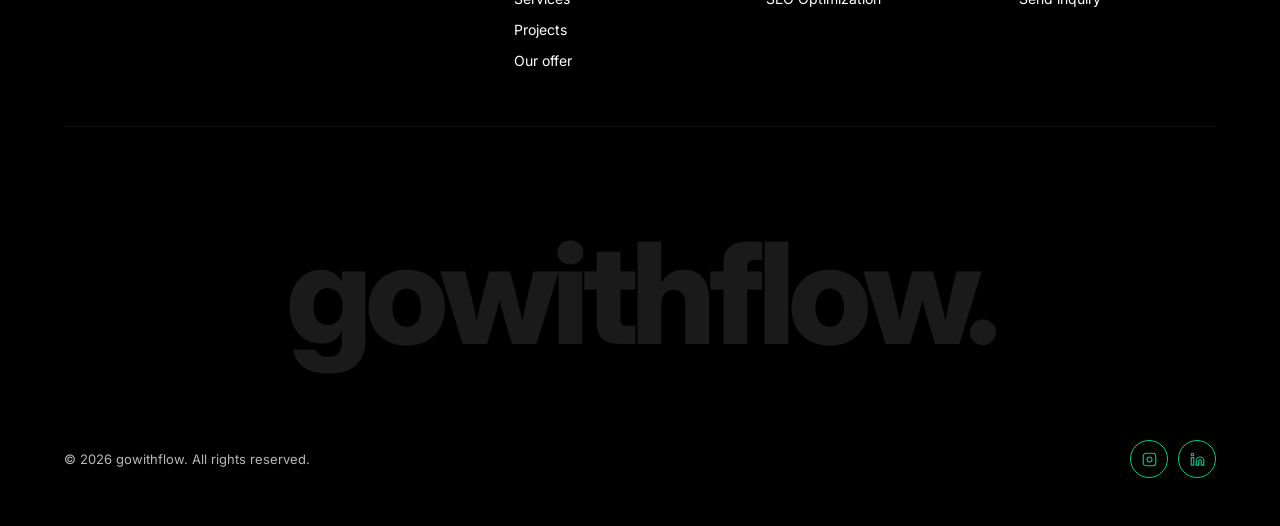
==== commit 20dae9f6: "improve performance" ====
--- a/index.html
+++ b/index.html
@@ -15,8 +15,16 @@
   <meta property="og:type" content="website" />
   <link rel="preconnect" href="https://fonts.googleapis.com" />
   <link rel="preconnect" href="https://fonts.gstatic.com" crossorigin />
+  <!-- Async Google Fonts: non-render-blocking -->
+  <link rel="preload" as="style" href="https://fonts.googleapis.com/css2?family=Inter:wght@300;400;500;600;700;800&display=swap" />
   <link href="https://fonts.googleapis.com/css2?family=Inter:wght@300;400;500;600;700;800&display=swap"
-    rel="stylesheet" />
+    rel="stylesheet" media="print" onload="this.media='all'" />
+  <noscript><link href="https://fonts.googleapis.com/css2?family=Inter:wght@300;400;500;600;700;800&display=swap" rel="stylesheet" /></noscript>
+  <!-- Fallback font-display while Inter loads -->
+  <style>
+    body { font-family: -apple-system, BlinkMacSystemFont, 'Segoe UI', Roboto, Helvetica, Arial, sans-serif; }
+    .fonts-loaded body { font-family: 'Inter', sans-serif; }
+  </style>
   <link rel="stylesheet" href="assets/css/main.css" />
 </head>
 
@@ -1204,7 +1212,8 @@
     </div>
   </footer>
 
-  <script src="assets/js/main.js"></script>
+  <script src="assets/js/main.js" defer></script>
+  <script>document.fonts&&document.fonts.ready.then(function(){document.documentElement.classList.add('fonts-loaded')});</script>
 </body>
 
 </html>
--- a/assets/css/main.css
+++ b/assets/css/main.css
@@ -350,7 +350,7 @@
   width: fit-content;
   backdrop-filter: blur(8px);
   opacity: 0;
-  animation: fadeUp 0.7s 0.2s forwards;
+  animation: fadeUp 0.5s 0.05s forwards;
 }
 
 .hero-badge em {
@@ -367,7 +367,8 @@
   color: var(--white);
   margin-bottom: 44px;
   opacity: 0;
-  animation: fadeUp 0.9s 0.4s forwards;
+  animation: fadeUp 0.6s 0.1s forwards;
+  will-change: transform, opacity;
 }
 
 .hero-hl em {
@@ -385,15 +386,16 @@
 .hero-hl .tword {
   display: inline-block;
   transform: translateY(108%);
-  animation: wipeUp 0.9s var(--ease) forwards;
+  animation: wipeUp 0.6s var(--ease) forwards;
+  will-change: transform;
 }
 
 .tline:nth-child(2) .tword {
-  animation-delay: 0.55s;
+  animation-delay: 0.15s;
 }
 
 .tline:nth-child(3) .tword {
-  animation-delay: 0.68s;
+  animation-delay: 0.25s;
 }
 
 @keyframes wipeUp {
@@ -408,7 +410,7 @@
   justify-content: space-between;
   gap: 40px;
   opacity: 0;
-  animation: fadeUp 0.9s 0.9s forwards;
+  animation: fadeUp 0.7s 0.35s forwards;
 }
 
 .hero-sub {
@@ -634,6 +636,14 @@
 .sec {
   padding: 140px 64px;
   position: relative;
+  content-visibility: auto;
+  contain-intrinsic-size: auto 800px;
+}
+
+/* Hero should always be visible - no content-visibility */
+#hero {
+  content-visibility: visible;
+  contain-intrinsic-size: auto;
 }
 
 .kicker {
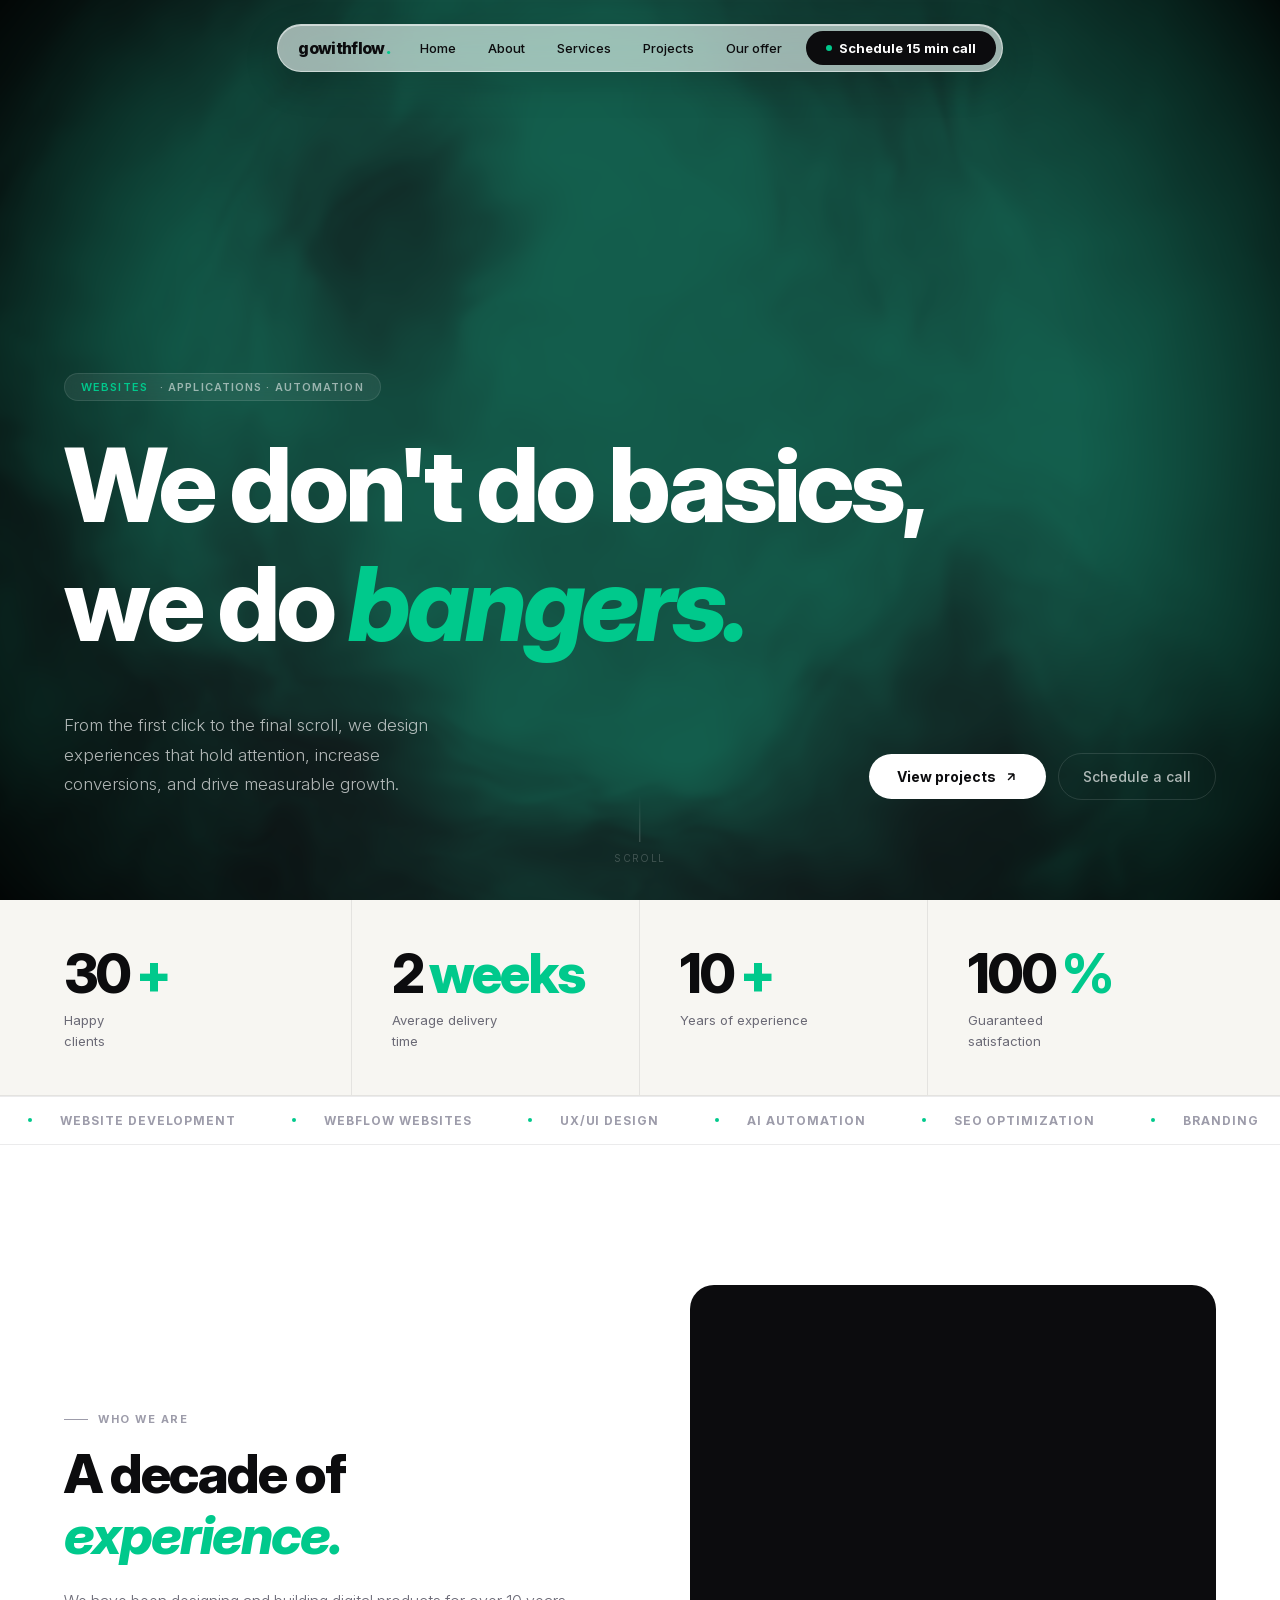
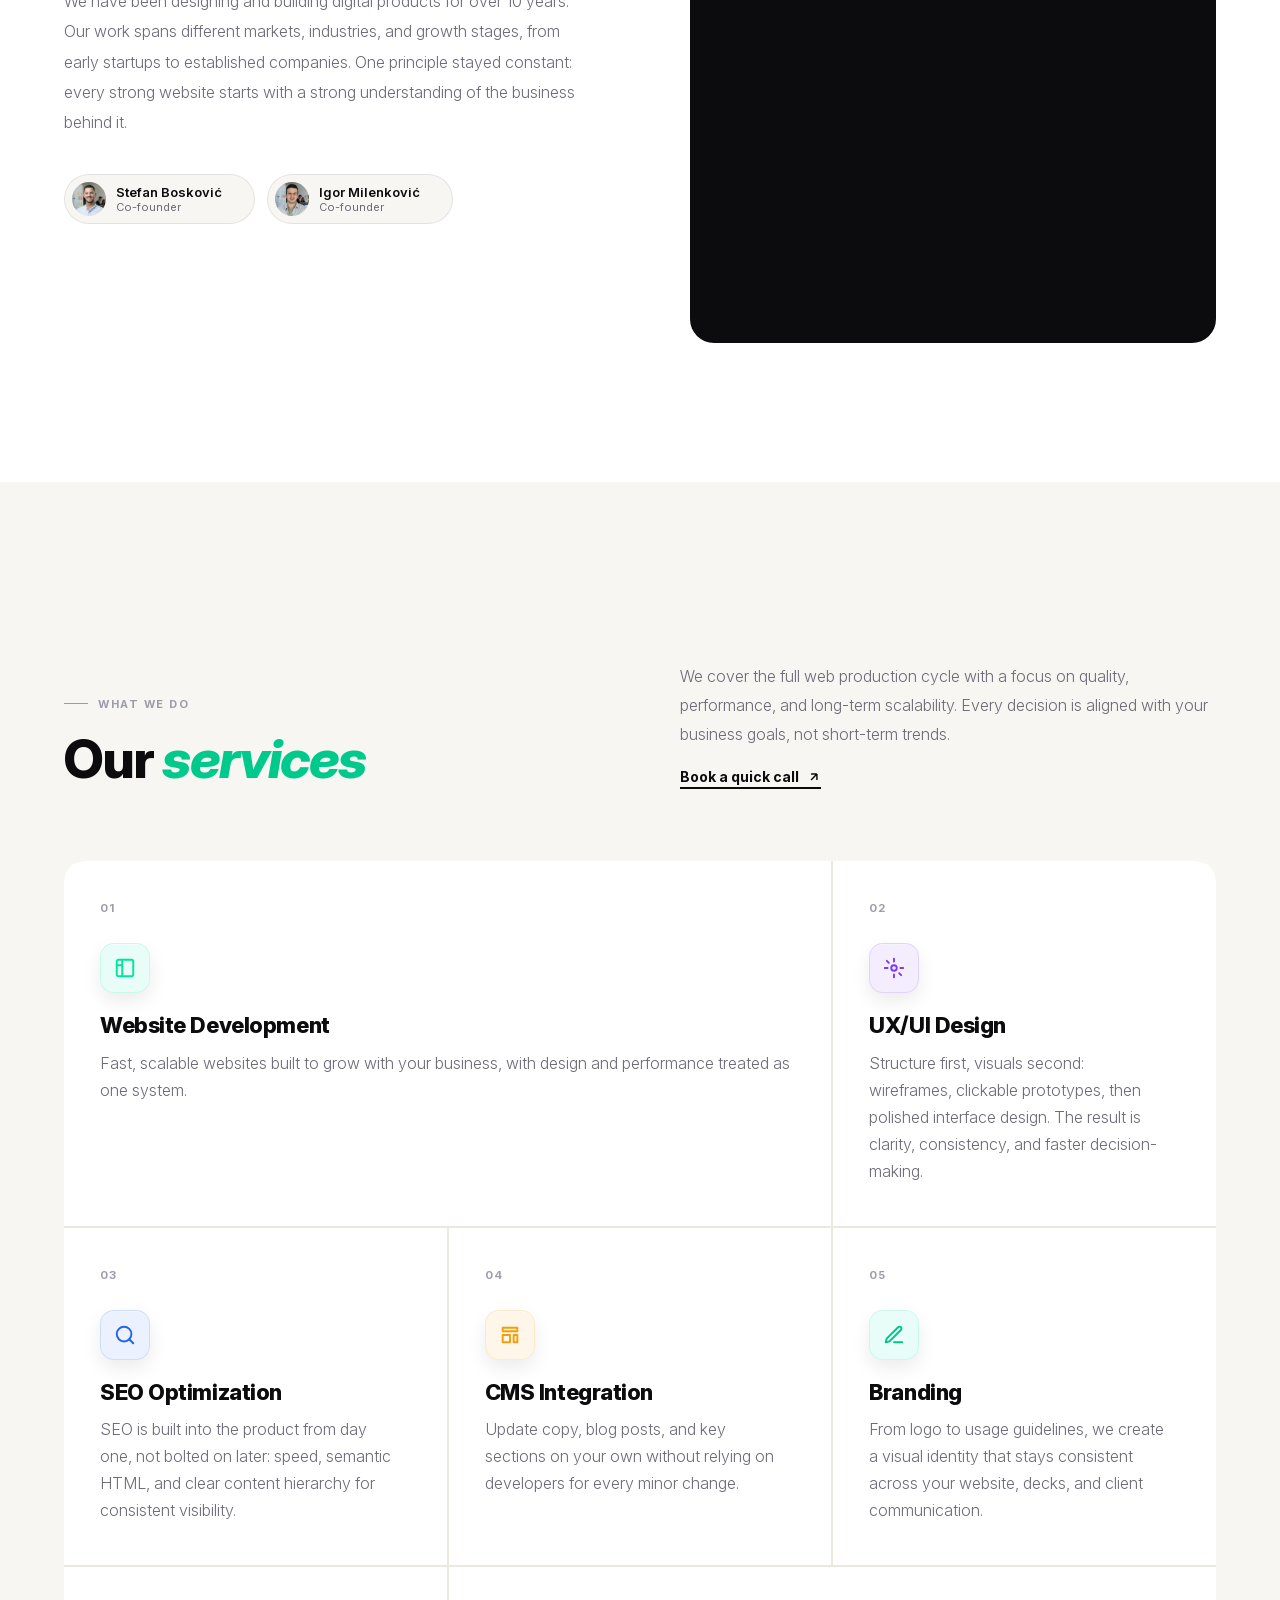
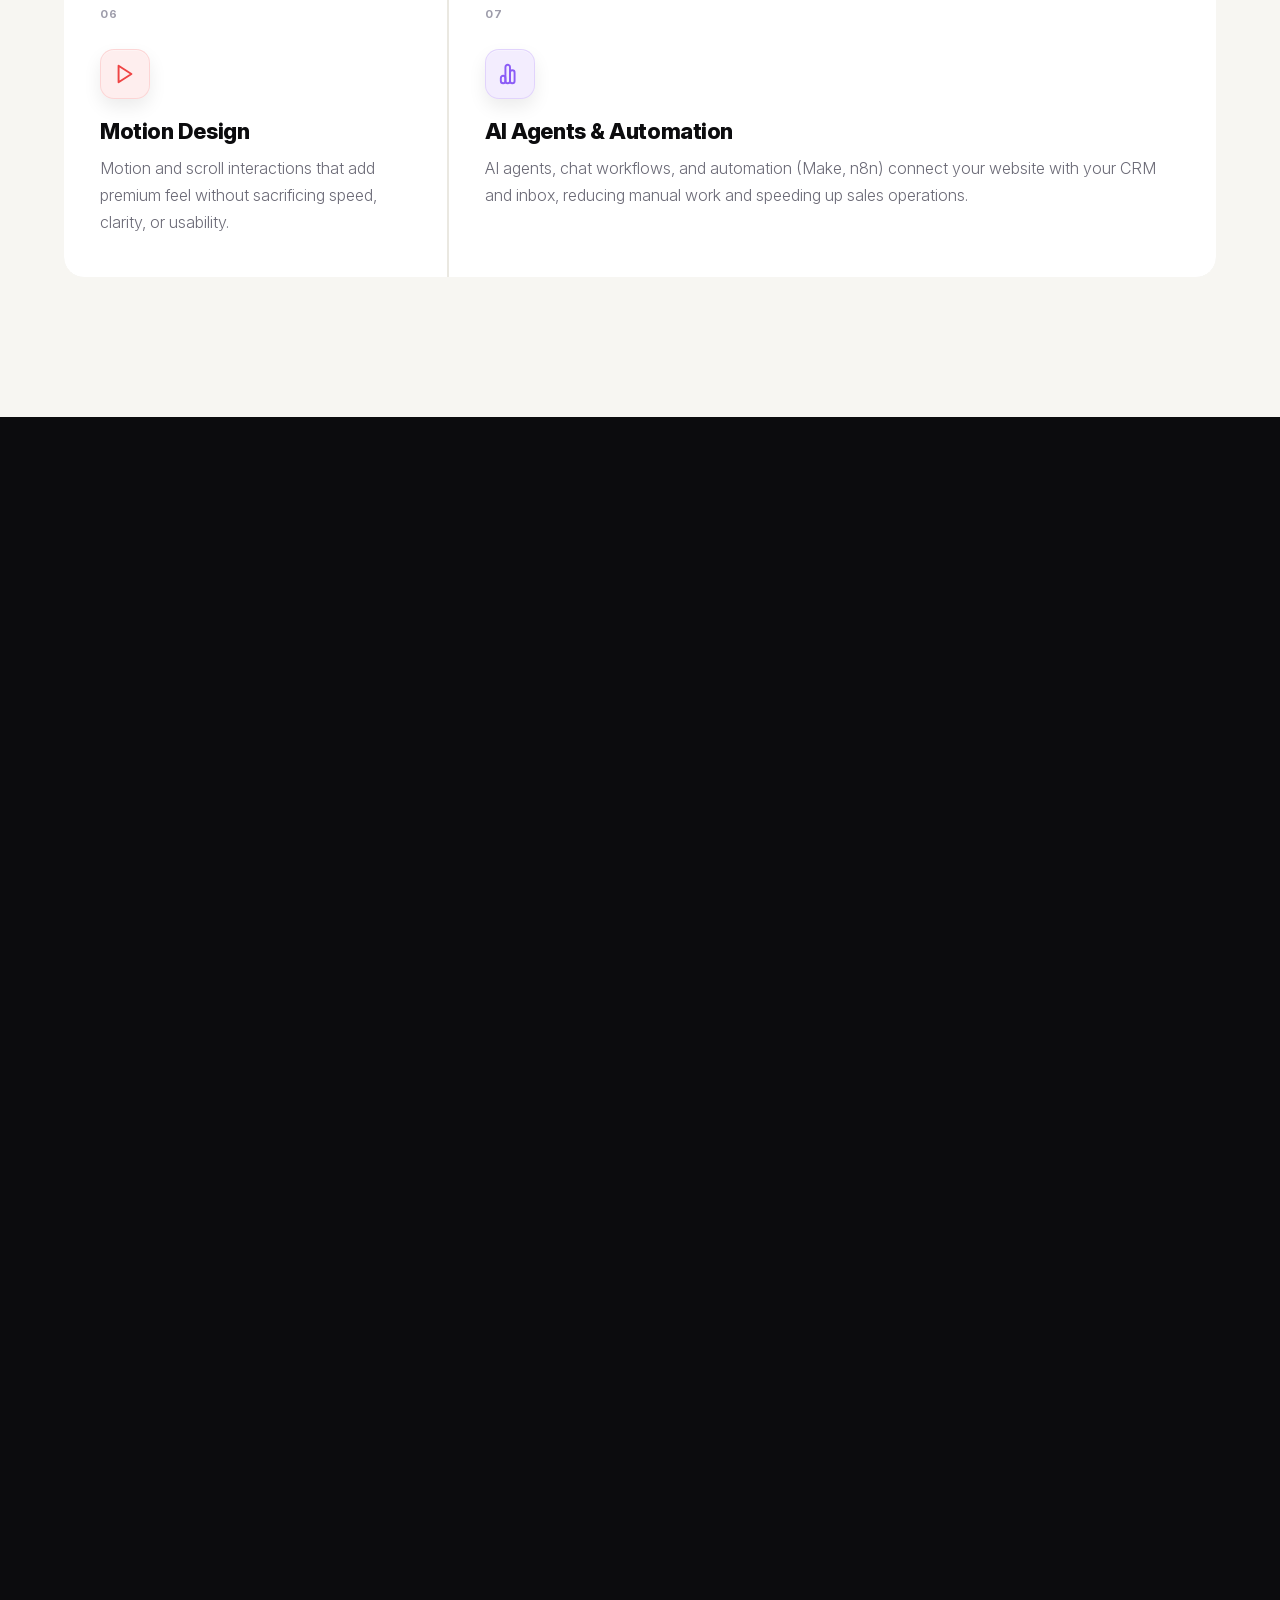
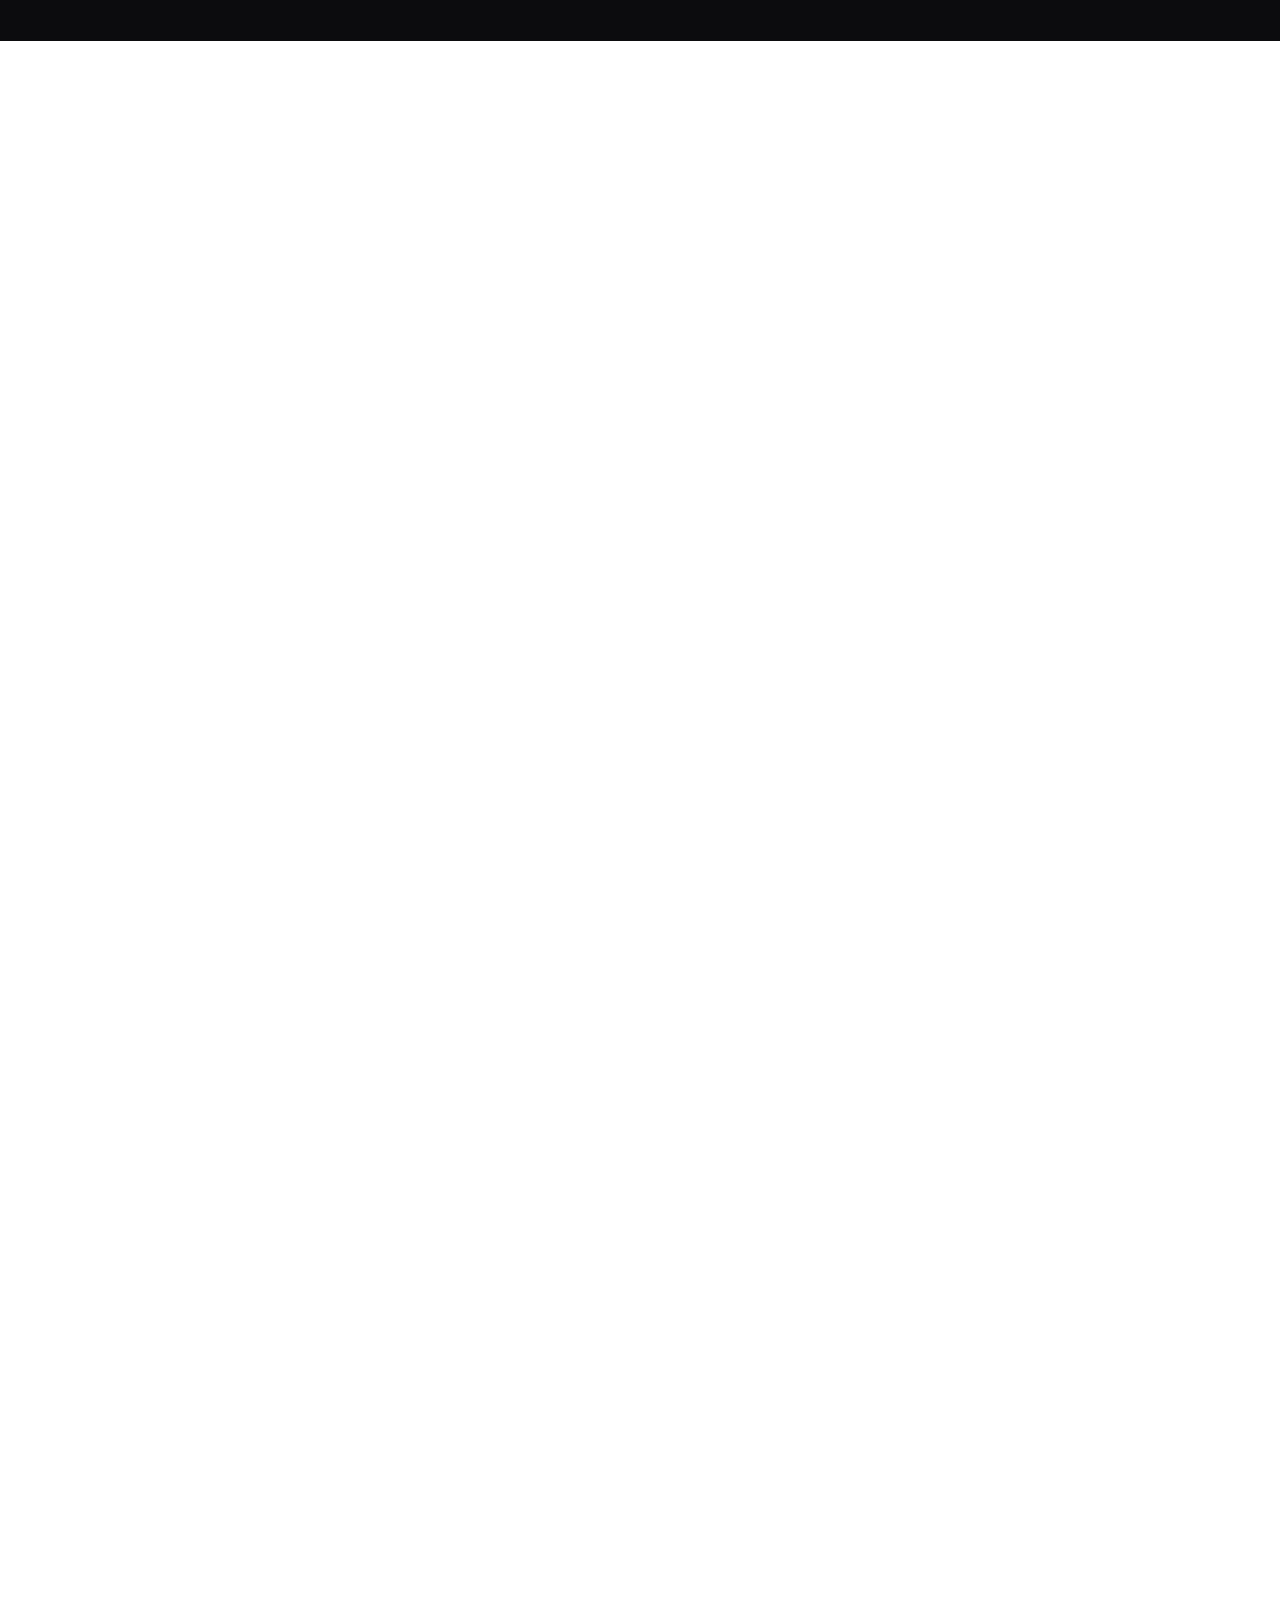
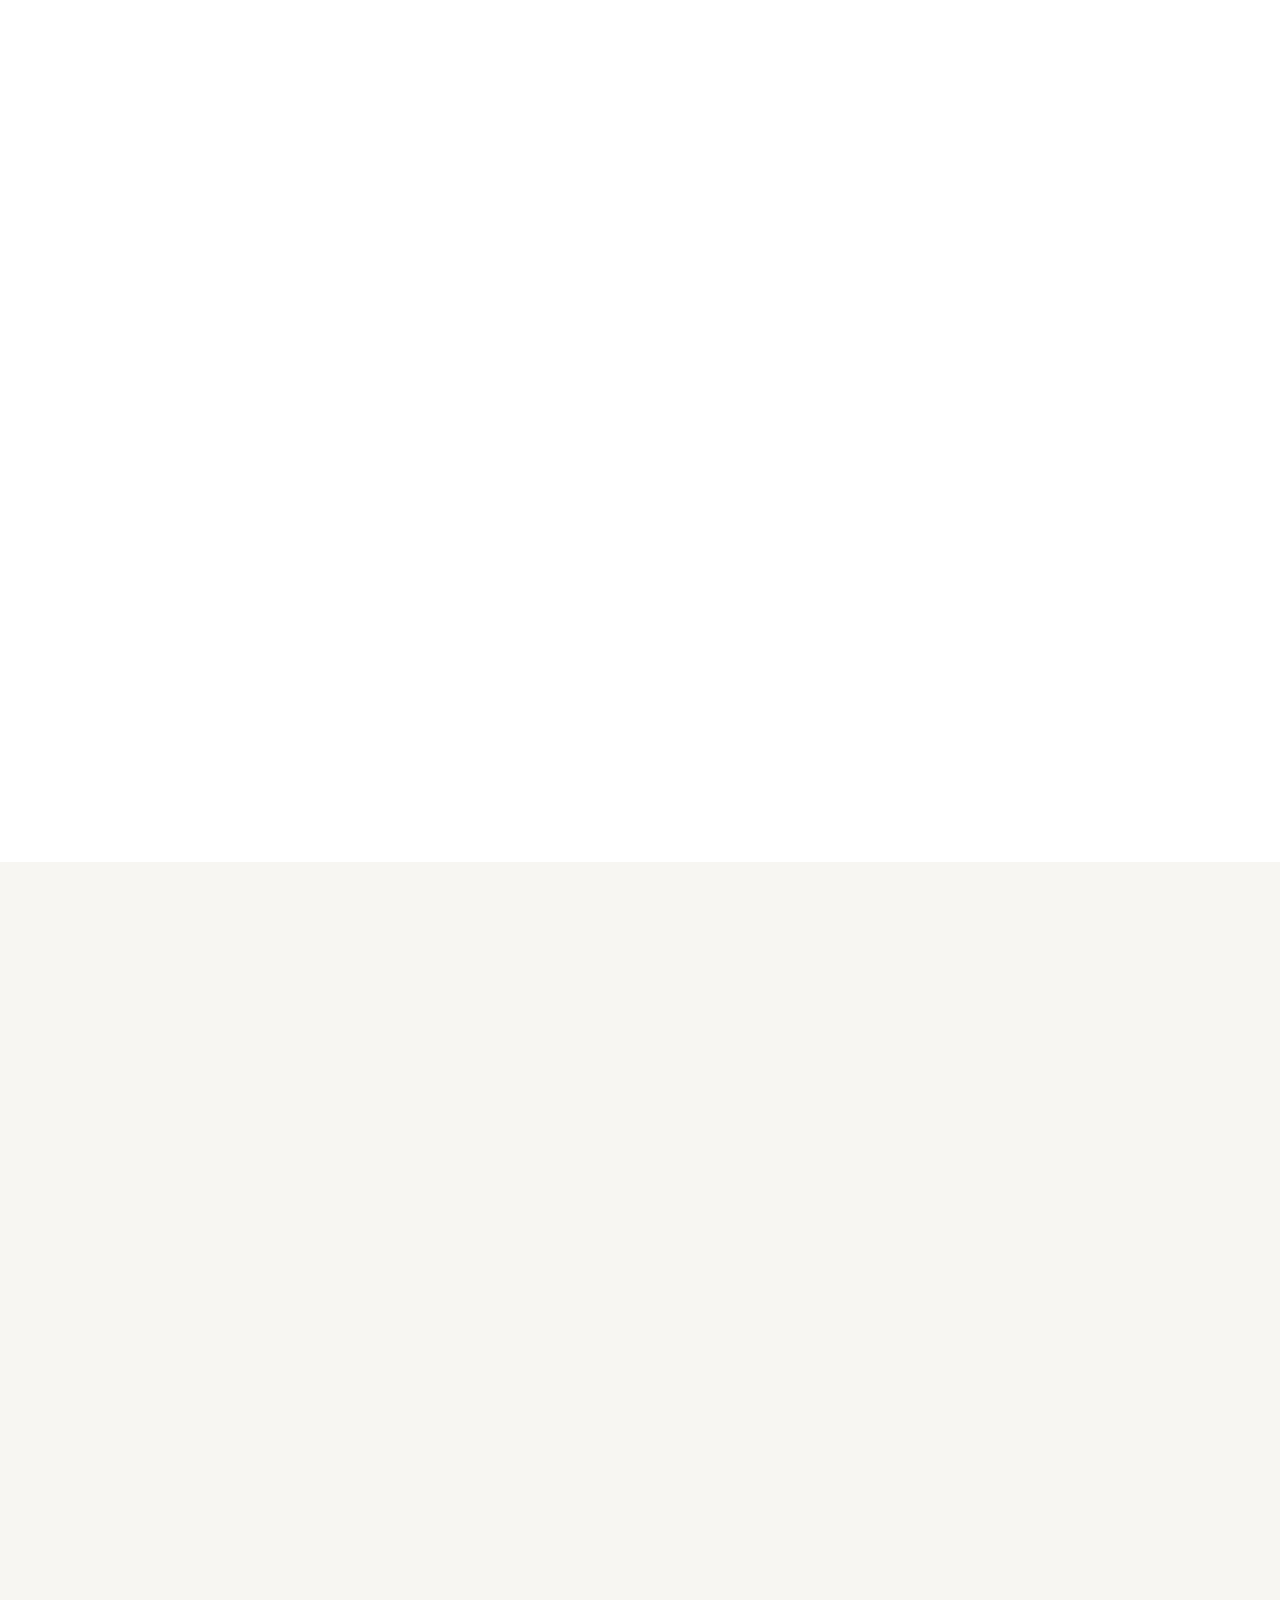
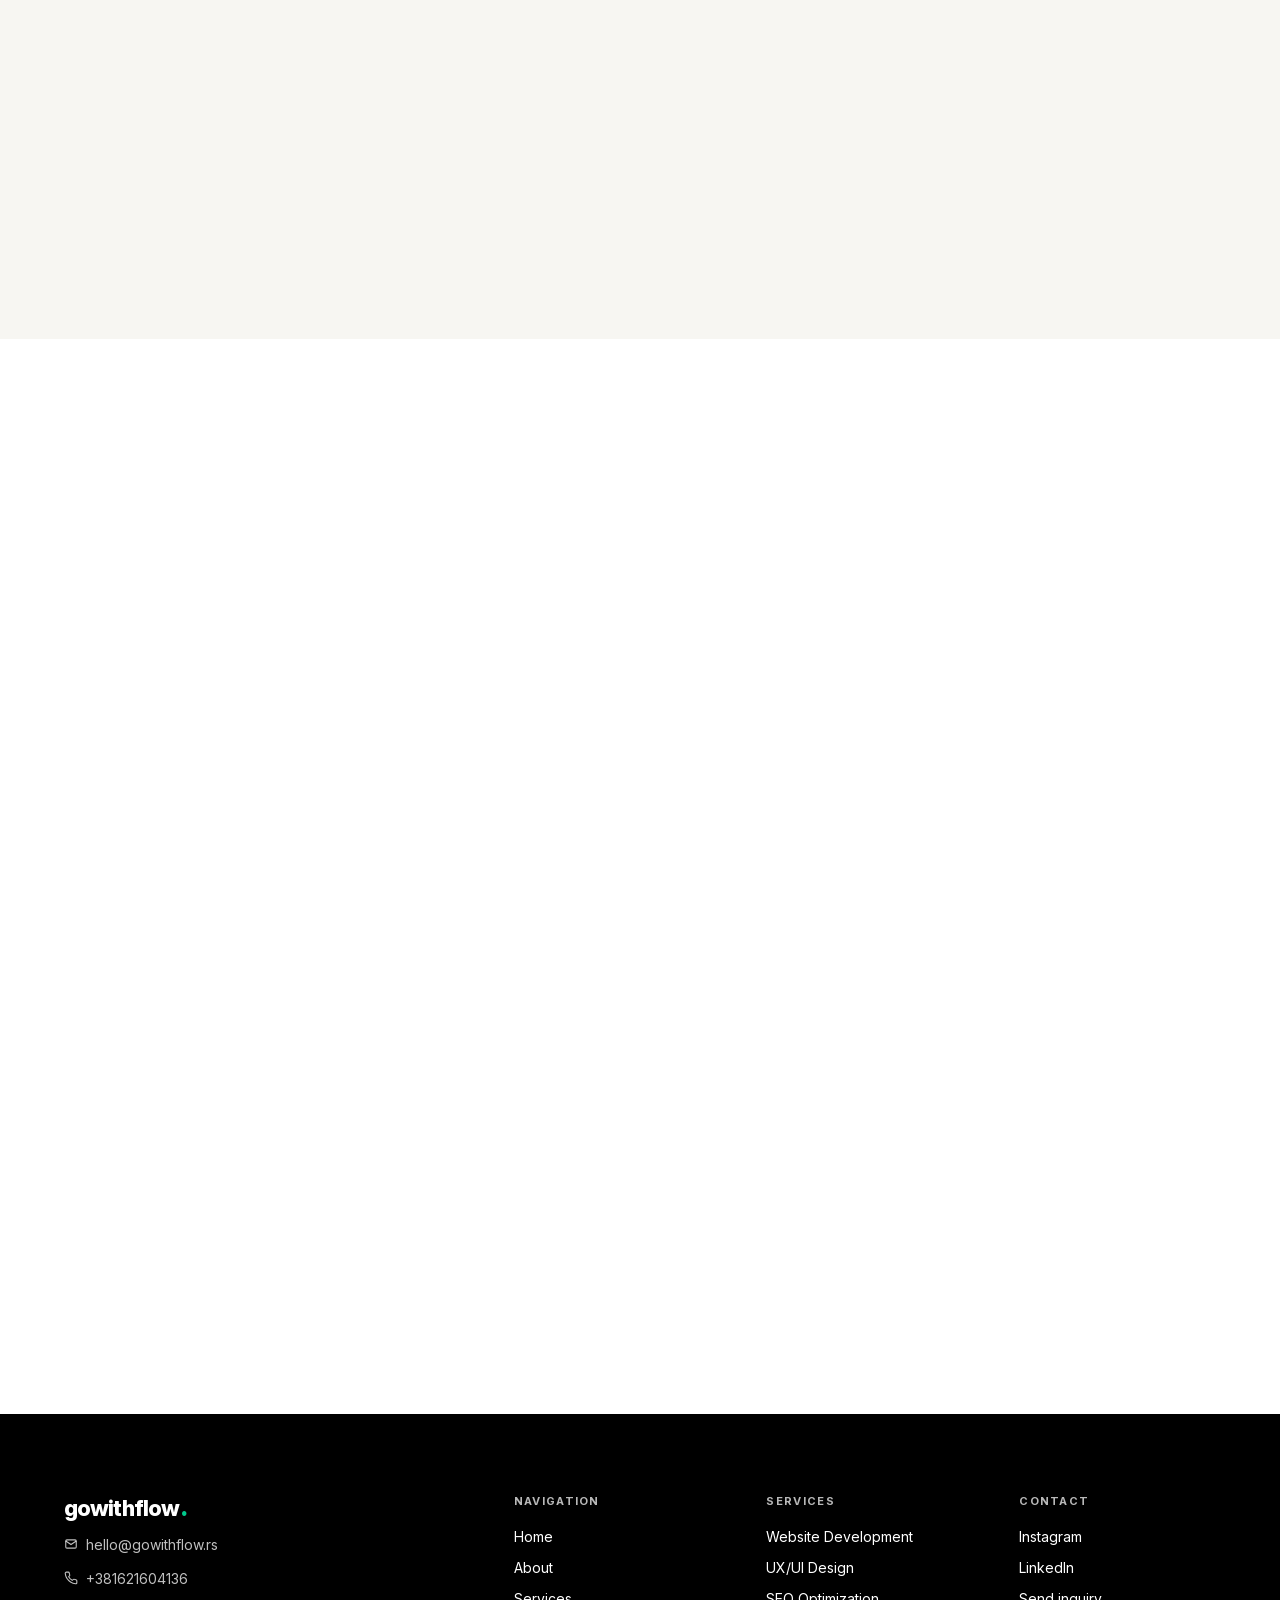
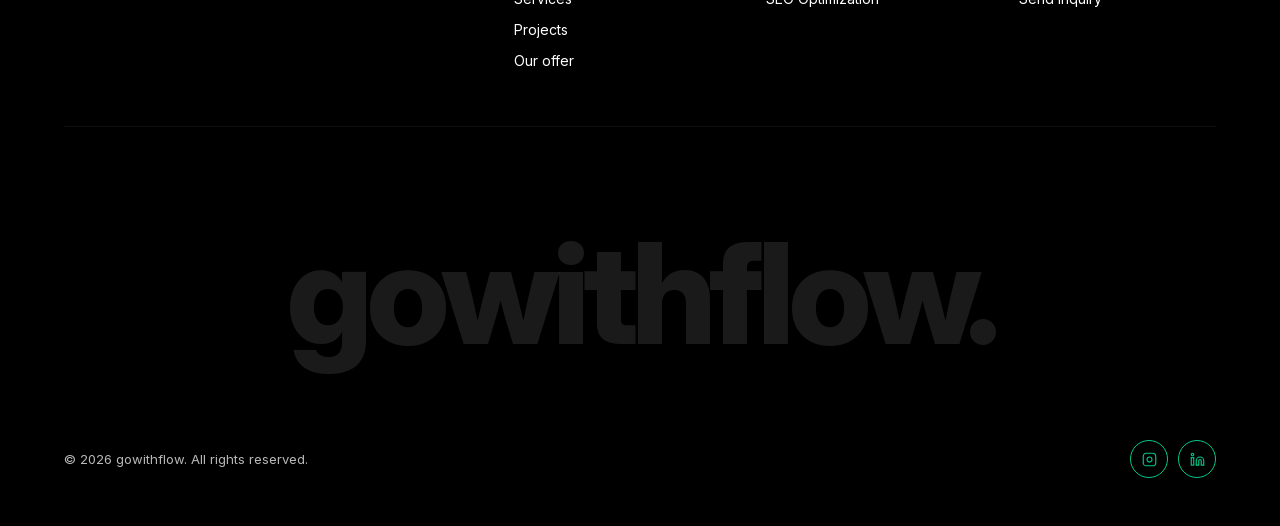
==== commit 355ccdbe: "improving performance v2" ====
--- a/index.html
+++ b/index.html
@@ -1,1219 +1,1212 @@
 <!doctype html>
 <html lang="en">
 
-<head>
-  <meta charset="UTF-8" />
-  <meta name="viewport" content="width=device-width, initial-scale=1.0" />
-  <title>gowithflow | Web Agency for Websites, Apps & Automation</title>
-  <meta name="description"
-    content="gowithflow is a digital agency focused on high-performing websites, scalable applications, and smart automation. We combine strategy, UX/UI, development, SEO, and AI workflows to help brands grow online." />
-  <meta name="keywords"
-    content="web design agency, website development, webflow development, app development, UX UI design, SEO optimization, AI automation, AI agents" />
-  <meta property="og:title" content="gowithflow — Websites, Applications & Automation" />
-  <meta property="og:description"
-    content="Conversion-focused websites, custom applications, and practical automation. We design and build digital products that look sharp, load fast, and support business growth." />
-  <meta property="og:type" content="website" />
-  <link rel="preconnect" href="https://fonts.googleapis.com" />
-  <link rel="preconnect" href="https://fonts.gstatic.com" crossorigin />
-  <!-- Async Google Fonts: non-render-blocking -->
-  <link rel="preload" as="style" href="https://fonts.googleapis.com/css2?family=Inter:wght@300;400;500;600;700;800&display=swap" />
-  <link href="https://fonts.googleapis.com/css2?family=Inter:wght@300;400;500;600;700;800&display=swap"
-    rel="stylesheet" media="print" onload="this.media='all'" />
-  <noscript><link href="https://fonts.googleapis.com/css2?family=Inter:wght@300;400;500;600;700;800&display=swap" rel="stylesheet" /></noscript>
-  <!-- Fallback font-display while Inter loads -->
-  <style>
-    body { font-family: -apple-system, BlinkMacSystemFont, 'Segoe UI', Roboto, Helvetica, Arial, sans-serif; }
-    .fonts-loaded body { font-family: 'Inter', sans-serif; }
-  </style>
-  <link rel="stylesheet" href="assets/css/main.css" />
-</head>
-
-<body>
-  <!-- CURSOR FX (link-only) -->
-  <div class="cursor-fx" id="curFx"></div>
-
-  <!-- LOADER -->
-  <div id="loader">
-    <div class="ld-logo">gowithflow<span>.</span></div>
-    <div class="ld-bar">
-      <div class="ld-fill" id="ldfill"></div>
-    </div>
-    <div class="ld-num" id="ldnum">0%</div>
-  </div>
-
-  <!-- FLOATING PILL NAV -->
-  <div class="nav-wrap">
-    <nav id="nav">
-      <a href="#" class="nav-logo">gowithflow<span>.</span></a>
-      <button class="nav-toggle" id="nav-toggle" aria-label="Open menu" aria-expanded="false" aria-controls="nav-links">
-        <span></span><span></span><span></span>
-      </button>
-      <ul class="nav-links" id="nav-links">
-        <div class="nav-pill-indicator" id="npi"></div>
-        <li><a href="#hero" data-section="hero">Home</a></li>
-        <li><a href="#about" data-section="about">About</a></li>
-        <li><a href="#services" data-section="services">Services</a></li>
-        <li><a href="#projects" data-section="projects">Projects</a></li>
-        <li><a href="#pricing" data-section="pricing">Our offer</a></li>
-        <li class="nav-mobile-call">
-          <a href="contact.html"><span class="nav-avail-dot"></span>Schedule 15 min call</a>
-        </li>
-      </ul>
-      <a href="contact.html" class="nav-cta">
-        <span class="nav-avail-dot"></span>Schedule 15 min call
-      </a>
-    </nav>
-  </div>
-
-  <!-- HERO -->
-  <section id="hero">
-    <canvas id="hero-canvas"></canvas>
-    <div class="hero-inner">
-      <div class="hero-badge">
-        <em>Websites</em>&nbsp;·&nbsp;Applications&nbsp;·&nbsp;Automation
-      </div>
-      <h1 class="hero-hl">
-        <span class="tline"><span class="tword">We don't do basics,</span></span>
-        <span class="tline"><span class="tword">we do <em>bangers.</em></span></span>
-      </h1>
-      <div class="hero-meta">
-        <p class="hero-sub">
-          From the first click to the final scroll, we design experiences that hold attention, increase conversions, and drive measurable growth.
-        </p>
-        <div class="hero-acts">
-          <a href="#projects" class="btn-light">View projects
-            <svg width="14" height="14" viewBox="0 0 24 24" fill="none" stroke="currentColor" stroke-width="2.5">
-              <path d="M7 17L17 7M17 7H7M17 7v10" />
-            </svg></a>
-          <a href="contact.html" class="btn-outline">Schedule a call</a>
-        </div>
-      </div>
-    </div>
-    <div class="scroll-cue">
-      <div class="scroll-cue-line"></div>
-      <span>Scroll</span>
-    </div>
-  </section>
-
-  <!-- STATS -->
-  <div class="stats-band">
-    <div class="stats-inner">
-      <div class="sblock reveal">
-        <div class="sn">30<em>+</em></div>
-        <div class="sl">Happy<br />clients</div>
-      </div>
-      <div class="sblock reveal" style="transition-delay: 0.08s">
-        <div class="sn">2<em>weeks</em></div>
-        <div class="sl">Average delivery<br />time</div>
-      </div>
-      <div class="sblock reveal" style="transition-delay: 0.16s">
-        <div class="sn">10<em>+</em></div>
-        <div class="sl">Years of experience</div>
-      </div>
-      <div class="sblock reveal" style="transition-delay: 0.24s">
-        <div class="sn">100<em>%</em></div>
-        <div class="sl">Guaranteed<br />satisfaction</div>
-      </div>
-    </div>
-  </div>
-
-  <!-- MARQUEE -->
-  <div class="marq-wrap">
-    <div class="marq-track">
-      <div class="marq-group">
-        <span class="mi"><span class="mdot"></span>Website Development</span>
-        <span class="mi"><span class="mdot"></span>Webflow Websites</span>
-        <span class="mi"><span class="mdot"></span>UX/UI Design</span>
-        <span class="mi"><span class="mdot"></span>AI Automation</span>
-        <span class="mi"><span class="mdot"></span>SEO Optimization</span>
-        <span class="mi"><span class="mdot"></span>Branding</span>
-        <span class="mi"><span class="mdot"></span>Motion</span>
-        <span class="mi"><span class="mdot"></span>Web Sales</span>
-      </div>
-      <div class="marq-group" aria-hidden="true">
-        <span class="mi"><span class="mdot"></span>Website Development</span>
-        <span class="mi"><span class="mdot"></span>Webflow Websites</span>
-        <span class="mi"><span class="mdot"></span>UX/UI Design</span>
-        <span class="mi"><span class="mdot"></span>AI Automation</span>
-        <span class="mi"><span class="mdot"></span>SEO Optimization</span>
-        <span class="mi"><span class="mdot"></span>Branding</span>
-        <span class="mi"><span class="mdot"></span>Motion</span>
-        <span class="mi"><span class="mdot"></span>Web Sales</span>
-      </div>
-    </div>
-  </div>
-
-  <!-- ABOUT -->
-  <section id="about" class="sec">
-    <div class="mwrap about-grid">
-      <div class="about-body reveal-l">
-        <div class="kicker">Who we are</div>
-        <h2 class="hl2">A decade of <em>experience.</em></h2>
-        <p>
-          We have been designing and building digital products for over 10 years. Our work spans different markets, industries, and growth stages, from early startups to established companies. One principle stayed constant: every strong website starts with a strong understanding of the business behind it.
-        </p>
-        <div class="team-row">
-          <a href="https://www.linkedin.com/in/stefan-bo%C5%A1kovi%C4%87-0316a1131/" target="_blank"
-            class="tchip linkedin-chip">
-            <div class="tchip-av">
-              <img src="./assets/stefan_about-us.png" alt="Stefan Bosković" loading="lazy" />
-            </div>
-            <div>
-              <div class="tcn">Stefan Bosković</div>
-              <div class="tcr">Co-founder</div>
-            </div>
-            <div class="li-icon">
-              <svg viewBox="0 0 24 24" width="16" height="16" fill="none" stroke="currentColor" stroke-width="2"
-                stroke-linecap="round" stroke-linejoin="round">
-                <path d="M16 8a6 6 0 0 1 6 6v7h-4v-7a2 2 0 0 0-4 0v7h-4v-7a6 6 0 0 1 6-6z"></path>
-                <rect x="2" y="9" width="4" height="12"></rect>
-                <circle cx="4" cy="4" r="2"></circle>
-              </svg>
-            </div>
-          </a>
-          <a href="https://www.linkedin.com/in/milenkovicig/" target="_blank" class="tchip linkedin-chip">
-            <div class="tchip-av">
-              <img src="./assets/igor_about-us.png" alt="Igor Milenković" loading="lazy" />
-            </div>
-            <div>
-              <div class="tcn">Igor Milenković</div>
-              <div class="tcr">Co-founder</div>
-            </div>
-            <div class="li-icon">
-              <svg viewBox="0 0 24 24" width="16" height="16" fill="none" stroke="currentColor" stroke-width="2"
-                stroke-linecap="round" stroke-linejoin="round">
-                <path d="M16 8a6 6 0 0 1 6 6v7h-4v-7a2 2 0 0 0-4 0v7h-4v-7a6 6 0 0 1 6-6z"></path>
-                <rect x="2" y="9" width="4" height="12"></rect>
-                <circle cx="4" cy="4" r="2"></circle>
-              </svg>
-            </div>
-          </a>
-        </div>
-      </div>
-      <div class="about-visual reveal">
-        <div class="av-card">
-          <video id="about-visual-vid" loop muted playsinline preload="none"
-            style="position: absolute; top: 0; left: 0; width: 100%; height: 100%; object-fit: cover; z-index: 0;">
-            <source src="./assets/Our works - RS.mp4" type="video/mp4" />
-          </video>
-        </div>
-      </div>
-    </div>
-  </section>
-
-  <!-- SERVICES -->
-  <section id="services" class="sec">
-    <div class="mwrap">
-      <div class="svc-head reveal">
-        <div>
-          <div class="kicker">What we do</div>
-          <h2 class="hl2">Our <em class="g">services</em></h2>
-        </div>
-        <div>
-          <p class="sh-note">
-            We cover the full web production cycle with a focus on quality, performance, and long-term scalability. Every decision is aligned with your business goals, not short-term trends.
-          </p>
-          <a href="contact.html" class="sh-cta">Book a quick call
-            <svg width="14" height="14" viewBox="0 0 24 24" fill="none" stroke="currentColor" stroke-width="2.5">
-              <path d="M7 17L17 7M17 7H7M17 7v10" />
-            </svg></a>
-        </div>
-      </div>
-      <div class="svc-bento reveal">
-        <!-- ROW 1: wide (2col) + 1 -->
-        <div class="sc wide" onmousemove="scGlow(this, event)">
-          <div class="sc-inner">
-            <div class="sc-num">01</div>
-            <div class="sc-icon-box" style="
+	<head>
+		<meta charset="UTF-8" />
+		<meta name="viewport" content="width=device-width, initial-scale=1.0" />
+		<title>gowithflow | Web Agency for Websites, Apps & Automation</title>
+		<meta name="description"
+			  content="gowithflow is a digital agency focused on high-performing websites, scalable applications, and smart automation. We combine strategy, UX/UI, development, SEO, and AI workflows to help brands grow online." />
+		<meta name="keywords"
+			  content="web design agency, website development, webflow development, app development, UX UI design, SEO optimization, AI automation, AI agents" />
+		<meta property="og:title" content="gowithflow — Websites, Applications & Automation" />
+		<meta property="og:description"
+			  content="Conversion-focused websites, custom applications, and practical automation. We design and build digital products that look sharp, load fast, and support business growth." />
+		<meta property="og:type" content="website" />
+		<!-- Self-hosted Inter variable font (no render-blocking Google Fonts) -->
+		<link rel="preload" href="assets/fonts/InterVariable.woff2" as="font" type="font/woff2" crossorigin />
+		<link rel="preload" href="assets/fonts/InterVariable-Italic.woff2" as="font" type="font/woff2" crossorigin />
+		<link rel="stylesheet" href="assets/css/main.css" />
+	</head>
+
+	<body>
+		<!-- CURSOR FX (link-only) -->
+		<div class="cursor-fx" id="curFx"></div>
+
+		<!-- LOADER -->
+		<div id="loader">
+			<div class="ld-logo">gowithflow<span>.</span></div>
+			<div class="ld-bar">
+				<div class="ld-fill" id="ldfill"></div>
+			</div>
+			<div class="ld-num" id="ldnum">0%</div>
+		</div>
+
+		<!-- FLOATING PILL NAV -->
+		<div class="nav-wrap">
+			<nav id="nav">
+				<a href="#" class="nav-logo">gowithflow<span>.</span></a>
+				<button class="nav-toggle" id="nav-toggle" aria-label="Open menu" aria-expanded="false"
+						aria-controls="nav-links">
+					<span></span><span></span><span></span>
+				</button>
+				<ul class="nav-links" id="nav-links">
+					<div class="nav-pill-indicator" id="npi"></div>
+					<li><a href="#hero" data-section="hero">Home</a></li>
+					<li><a href="#about" data-section="about">About</a></li>
+					<li><a href="#services" data-section="services">Services</a></li>
+					<li><a href="#projects" data-section="projects">Projects</a></li>
+					<li><a href="#pricing" data-section="pricing">Our offer</a></li>
+					<li class="nav-mobile-call">
+						<a href="contact.html"><span class="nav-avail-dot"></span>Schedule 15 min call</a>
+					</li>
+				</ul>
+				<a href="contact.html" class="nav-cta">
+					<span class="nav-avail-dot"></span>Schedule 15 min call
+				</a>
+			</nav>
+		</div>
+
+		<!-- HERO -->
+		<section id="hero">
+			<canvas id="hero-canvas"></canvas>
+			<div class="hero-inner">
+				<div class="hero-badge">
+					<em>Websites</em>&nbsp;·&nbsp;Applications&nbsp;·&nbsp;Automation
+				</div>
+				<h1 class="hero-hl">
+					<span class="tline"><span class="tword">We don't do basics,</span></span>
+					<span class="tline"><span class="tword">we do <em>bangers.</em></span></span>
+				</h1>
+				<div class="hero-meta">
+					<p class="hero-sub">
+						From the first click to the final scroll, we design experiences that hold attention, increase
+						conversions, and drive measurable growth.
+					</p>
+					<div class="hero-acts">
+						<a href="#projects" class="btn-light">View projects
+							<svg width="14" height="14" viewBox="0 0 24 24" fill="none" stroke="currentColor"
+								 stroke-width="2.5">
+								<path d="M7 17L17 7M17 7H7M17 7v10" />
+							</svg></a>
+						<a href="contact.html" class="btn-outline">Schedule a call</a>
+					</div>
+				</div>
+			</div>
+			<div class="scroll-cue">
+				<div class="scroll-cue-line"></div>
+				<span>Scroll</span>
+			</div>
+		</section>
+
+		<!-- STATS -->
+		<div class="stats-band">
+			<div class="stats-inner">
+				<div class="sblock reveal">
+					<div class="sn">30<em>+</em></div>
+					<div class="sl">Happy<br />clients</div>
+				</div>
+				<div class="sblock reveal" style="transition-delay: 0.08s">
+					<div class="sn">2<em>weeks</em></div>
+					<div class="sl">Average delivery<br />time</div>
+				</div>
+				<div class="sblock reveal" style="transition-delay: 0.16s">
+					<div class="sn">10<em>+</em></div>
+					<div class="sl">Years of experience</div>
+				</div>
+				<div class="sblock reveal" style="transition-delay: 0.24s">
+					<div class="sn">100<em>%</em></div>
+					<div class="sl">Guaranteed<br />satisfaction</div>
+				</div>
+			</div>
+		</div>
+
+		<!-- MARQUEE -->
+		<div class="marq-wrap">
+			<div class="marq-track">
+				<div class="marq-group">
+					<span class="mi"><span class="mdot"></span>Website Development</span>
+					<span class="mi"><span class="mdot"></span>Webflow Websites</span>
+					<span class="mi"><span class="mdot"></span>UX/UI Design</span>
+					<span class="mi"><span class="mdot"></span>AI Automation</span>
+					<span class="mi"><span class="mdot"></span>SEO Optimization</span>
+					<span class="mi"><span class="mdot"></span>Branding</span>
+					<span class="mi"><span class="mdot"></span>Motion</span>
+					<span class="mi"><span class="mdot"></span>Web Sales</span>
+				</div>
+				<div class="marq-group" aria-hidden="true">
+					<span class="mi"><span class="mdot"></span>Website Development</span>
+					<span class="mi"><span class="mdot"></span>Webflow Websites</span>
+					<span class="mi"><span class="mdot"></span>UX/UI Design</span>
+					<span class="mi"><span class="mdot"></span>AI Automation</span>
+					<span class="mi"><span class="mdot"></span>SEO Optimization</span>
+					<span class="mi"><span class="mdot"></span>Branding</span>
+					<span class="mi"><span class="mdot"></span>Motion</span>
+					<span class="mi"><span class="mdot"></span>Web Sales</span>
+				</div>
+			</div>
+		</div>
+
+		<!-- ABOUT -->
+		<section id="about" class="sec">
+			<div class="mwrap about-grid">
+				<div class="about-body reveal-l">
+					<div class="kicker">Who we are</div>
+					<h2 class="hl2">A decade of <em>experience.</em></h2>
+					<p>
+						We have been designing and building digital products for over 10 years. Our work spans different
+						markets, industries, and growth stages, from early startups to established companies. One
+						principle stayed constant: every strong website starts with a strong understanding of the
+						business behind it.
+					</p>
+					<div class="team-row">
+						<a href="https://www.linkedin.com/in/stefan-bo%C5%A1kovi%C4%87-0316a1131/" target="_blank"
+						   class="tchip linkedin-chip">
+							<div class="tchip-av">
+								<img src="./assets/stefan_about-us.webp" alt="Stefan Bosković" loading="lazy" />
+							</div>
+							<div>
+								<div class="tcn">Stefan Bosković</div>
+								<div class="tcr">Co-founder</div>
+							</div>
+							<div class="li-icon">
+								<svg viewBox="0 0 24 24" width="16" height="16" fill="none" stroke="currentColor"
+									 stroke-width="2" stroke-linecap="round" stroke-linejoin="round">
+									<path d="M16 8a6 6 0 0 1 6 6v7h-4v-7a2 2 0 0 0-4 0v7h-4v-7a6 6 0 0 1 6-6z"></path>
+									<rect x="2" y="9" width="4" height="12"></rect>
+									<circle cx="4" cy="4" r="2"></circle>
+								</svg>
+							</div>
+						</a>
+						<a href="https://www.linkedin.com/in/milenkovicig/" target="_blank" class="tchip linkedin-chip">
+							<div class="tchip-av">
+								<img src="./assets/igor_about-us.webp" alt="Igor Milenković" loading="lazy" />
+							</div>
+							<div>
+								<div class="tcn">Igor Milenković</div>
+								<div class="tcr">Co-founder</div>
+							</div>
+							<div class="li-icon">
+								<svg viewBox="0 0 24 24" width="16" height="16" fill="none" stroke="currentColor"
+									 stroke-width="2" stroke-linecap="round" stroke-linejoin="round">
+									<path d="M16 8a6 6 0 0 1 6 6v7h-4v-7a2 2 0 0 0-4 0v7h-4v-7a6 6 0 0 1 6-6z"></path>
+									<rect x="2" y="9" width="4" height="12"></rect>
+									<circle cx="4" cy="4" r="2"></circle>
+								</svg>
+							</div>
+						</a>
+					</div>
+				</div>
+				<div class="about-visual reveal">
+					<div class="av-card">
+						<video id="about-visual-vid" loop muted playsinline preload="none"
+							   style="position: absolute; top: 0; left: 0; width: 100%; height: 100%; object-fit: cover; z-index: 0;">
+							<source src="./assets/Our works - RS.mp4" type="video/mp4" />
+						</video>
+					</div>
+				</div>
+			</div>
+		</section>
+
+		<!-- SERVICES -->
+		<section id="services" class="sec">
+			<div class="mwrap">
+				<div class="svc-head reveal">
+					<div>
+						<div class="kicker">What we do</div>
+						<h2 class="hl2">Our <em class="g">services</em></h2>
+					</div>
+					<div>
+						<p class="sh-note">
+							We cover the full web production cycle with a focus on quality, performance, and long-term
+							scalability. Every decision is aligned with your business goals, not short-term trends.
+						</p>
+						<a href="contact.html" class="sh-cta">Book a quick call
+							<svg width="14" height="14" viewBox="0 0 24 24" fill="none" stroke="currentColor"
+								 stroke-width="2.5">
+								<path d="M7 17L17 7M17 7H7M17 7v10" />
+							</svg></a>
+					</div>
+				</div>
+				<div class="svc-bento reveal">
+					<!-- ROW 1: wide (2col) + 1 -->
+					<div class="sc wide" onmousemove="scGlow(this, event)">
+						<div class="sc-inner">
+							<div class="sc-num">01</div>
+							<div class="sc-icon-box" style="
                   background: rgba(0, 229, 160, 0.09);
                   border: 1px solid rgba(0, 229, 160, 0.14);
                 ">
-              <svg viewBox="0 0 24 24" fill="none" stroke="#00e5a0" stroke-width="1.8">
-                <rect x="3" y="3" width="18" height="18" rx="2" />
-                <path d="M9 3v18M3 9h6" />
-              </svg>
-            </div>
-            <div class="sc-name">Website Development</div>
-            <div class="sc-desc">
-              Fast, scalable websites built to grow with your business, with design and performance treated as one system.
-            </div>
-          </div>
-          <div class="sc-arr">
-            <svg viewBox="0 0 24 24" fill="none">
-              <path d="M7 17L17 7M17 7H7M17 7v10" />
-            </svg>
-          </div>
-        </div>
-        <div class="sc" onmousemove="scGlow(this, event)">
-          <div class="sc-inner">
-            <div class="sc-num">02</div>
-            <div class="sc-icon-box" style="
+								<svg viewBox="0 0 24 24" fill="none" stroke="#00e5a0" stroke-width="1.8">
+									<rect x="3" y="3" width="18" height="18" rx="2" />
+									<path d="M9 3v18M3 9h6" />
+								</svg>
+							</div>
+							<div class="sc-name">Website Development</div>
+							<div class="sc-desc">
+								Fast, scalable websites built to grow with your business, with design and performance
+								treated as one system.
+							</div>
+						</div>
+						<div class="sc-arr">
+							<svg viewBox="0 0 24 24" fill="none">
+								<path d="M7 17L17 7M17 7H7M17 7v10" />
+							</svg>
+						</div>
+					</div>
+					<div class="sc" onmousemove="scGlow(this, event)">
+						<div class="sc-inner">
+							<div class="sc-num">02</div>
+							<div class="sc-icon-box" style="
                   background: rgba(124, 58, 237, 0.09);
                   border: 1px solid rgba(124, 58, 237, 0.14);
                 ">
-              <svg viewBox="0 0 24 24" fill="none" stroke="#7c3aed" stroke-width="1.8">
-                <circle cx="12" cy="12" r="3" />
-                <path d="M12 2v3M12 19v3M4.22 4.22l2.12 2.12M17.66 17.66l2.12 2.12M2 12h3M19 12h3" />
-              </svg>
-            </div>
-            <div class="sc-name">UX/UI Design</div>
-            <div class="sc-desc">
-              Structure first, visuals second: wireframes, clickable prototypes, then polished interface design. The result is clarity, consistency, and faster decision-making.
-            </div>
-          </div>
-          <div class="sc-arr">
-            <svg viewBox="0 0 24 24" fill="none">
-              <path d="M7 17L17 7M17 7H7M17 7v10" />
-            </svg>
-          </div>
-        </div>
-        <!-- ROW 2: 3 equal cards -->
-        <div class="sc" onmousemove="scGlow(this, event)">
-          <div class="sc-inner">
-            <div class="sc-num">03</div>
-            <div class="sc-icon-box" style="
+								<svg viewBox="0 0 24 24" fill="none" stroke="#7c3aed" stroke-width="1.8">
+									<circle cx="12" cy="12" r="3" />
+									<path
+										  d="M12 2v3M12 19v3M4.22 4.22l2.12 2.12M17.66 17.66l2.12 2.12M2 12h3M19 12h3" />
+								</svg>
+							</div>
+							<div class="sc-name">UX/UI Design</div>
+							<div class="sc-desc">
+								Structure first, visuals second: wireframes, clickable prototypes, then polished
+								interface design. The result is clarity, consistency, and faster decision-making.
+							</div>
+						</div>
+						<div class="sc-arr">
+							<svg viewBox="0 0 24 24" fill="none">
+								<path d="M7 17L17 7M17 7H7M17 7v10" />
+							</svg>
+						</div>
+					</div>
+					<!-- ROW 2: 3 equal cards -->
+					<div class="sc" onmousemove="scGlow(this, event)">
+						<div class="sc-inner">
+							<div class="sc-num">03</div>
+							<div class="sc-icon-box" style="
                   background: rgba(37, 99, 235, 0.09);
                   border: 1px solid rgba(37, 99, 235, 0.14);
                 ">
-              <svg viewBox="0 0 24 24" fill="none" stroke="#2563eb" stroke-width="1.8">
-                <circle cx="11" cy="11" r="8" />
-                <path d="M21 21l-4.35-4.35" />
-              </svg>
-            </div>
-            <div class="sc-name">SEO Optimization</div>
-            <div class="sc-desc">
-              SEO is built into the product from day one, not bolted on later: speed, semantic HTML, and clear content hierarchy for consistent visibility.
-            </div>
-          </div>
-          <div class="sc-arr">
-            <svg viewBox="0 0 24 24" fill="none">
-              <path d="M7 17L17 7M17 7H7M17 7v10" />
-            </svg>
-          </div>
-        </div>
-        <div class="sc" onmousemove="scGlow(this, event)">
-          <div class="sc-inner">
-            <div class="sc-num">04</div>
-            <div class="sc-icon-box" style="
+								<svg viewBox="0 0 24 24" fill="none" stroke="#2563eb" stroke-width="1.8">
+									<circle cx="11" cy="11" r="8" />
+									<path d="M21 21l-4.35-4.35" />
+								</svg>
+							</div>
+							<div class="sc-name">SEO Optimization</div>
+							<div class="sc-desc">
+								SEO is built into the product from day one, not bolted on later: speed, semantic HTML,
+								and clear content hierarchy for consistent visibility.
+							</div>
+						</div>
+						<div class="sc-arr">
+							<svg viewBox="0 0 24 24" fill="none">
+								<path d="M7 17L17 7M17 7H7M17 7v10" />
+							</svg>
+						</div>
+					</div>
+					<div class="sc" onmousemove="scGlow(this, event)">
+						<div class="sc-inner">
+							<div class="sc-num">04</div>
+							<div class="sc-icon-box" style="
                   background: rgba(245, 158, 11, 0.09);
                   border: 1px solid rgba(245, 158, 11, 0.14);
                 ">
-              <svg viewBox="0 0 24 24" fill="none" stroke="#f59e0b" stroke-width="1.8">
-                <path d="M4 4h16v4H4zM4 12h8v8H4zM16 12h4v8h-4z" />
-              </svg>
-            </div>
-            <div class="sc-name">CMS Integration</div>
-            <div class="sc-desc">
-              Update copy, blog posts, and key sections on your own without relying on developers for every minor change.
-            </div>
-          </div>
-          <div class="sc-arr">
-            <svg viewBox="0 0 24 24" fill="none">
-              <path d="M7 17L17 7M17 7H7M17 7v10" />
-            </svg>
-          </div>
-        </div>
-        <div class="sc" onmousemove="scGlow(this, event)">
-          <div class="sc-inner">
-            <div class="sc-num">05</div>
-            <div class="sc-icon-box" style="
+								<svg viewBox="0 0 24 24" fill="none" stroke="#f59e0b" stroke-width="1.8">
+									<path d="M4 4h16v4H4zM4 12h8v8H4zM16 12h4v8h-4z" />
+								</svg>
+							</div>
+							<div class="sc-name">CMS Integration</div>
+							<div class="sc-desc">
+								Update copy, blog posts, and key sections on your own without relying on developers for
+								every minor change.
+							</div>
+						</div>
+						<div class="sc-arr">
+							<svg viewBox="0 0 24 24" fill="none">
+								<path d="M7 17L17 7M17 7H7M17 7v10" />
+							</svg>
+						</div>
+					</div>
+					<div class="sc" onmousemove="scGlow(this, event)">
+						<div class="sc-inner">
+							<div class="sc-num">05</div>
+							<div class="sc-icon-box" style="
                   background: rgba(0, 229, 160, 0.09);
                   border: 1px solid rgba(0, 229, 160, 0.14);
                 ">
-              <svg viewBox="0 0 24 24" fill="none" stroke="#00e5a0" stroke-width="1.8">
-                <path d="M12 20h9M16.5 3.5a2.121 2.121 0 0 1 3 3L7 19l-4 1 1-4L16.5 3.5z" />
-              </svg>
-            </div>
-            <div class="sc-name">Branding</div>
-            <div class="sc-desc">
-              From logo to usage guidelines, we create a visual identity that stays consistent across your website, decks, and client communication.
-            </div>
-          </div>
-          <div class="sc-arr">
-            <svg viewBox="0 0 24 24" fill="none">
-              <path d="M7 17L17 7M17 7H7M17 7v10" />
-            </svg>
-          </div>
-        </div>
-        <!-- ROW 3: 1 + wide (2col) -->
-        <div class="sc" onmousemove="scGlow(this, event)">
-          <div class="sc-inner">
-            <div class="sc-num">06</div>
-            <div class="sc-icon-box" style="
+								<svg viewBox="0 0 24 24" fill="none" stroke="#00e5a0" stroke-width="1.8">
+									<path d="M12 20h9M16.5 3.5a2.121 2.121 0 0 1 3 3L7 19l-4 1 1-4L16.5 3.5z" />
+								</svg>
+							</div>
+							<div class="sc-name">Branding</div>
+							<div class="sc-desc">
+								From logo to usage guidelines, we create a visual identity that stays consistent across
+								your website, decks, and client communication.
+							</div>
+						</div>
+						<div class="sc-arr">
+							<svg viewBox="0 0 24 24" fill="none">
+								<path d="M7 17L17 7M17 7H7M17 7v10" />
+							</svg>
+						</div>
+					</div>
+					<!-- ROW 3: 1 + wide (2col) -->
+					<div class="sc" onmousemove="scGlow(this, event)">
+						<div class="sc-inner">
+							<div class="sc-num">06</div>
+							<div class="sc-icon-box" style="
                   background: rgba(239, 68, 68, 0.09);
                   border: 1px solid rgba(239, 68, 68, 0.14);
                 ">
-              <svg viewBox="0 0 24 24" fill="none" stroke="#ef4444" stroke-width="1.8">
-                <path d="M5 3l14 9-14 9V3z" />
-              </svg>
-            </div>
-            <div class="sc-name">Motion Design</div>
-            <div class="sc-desc">
-              Motion and scroll interactions that add premium feel without sacrificing speed, clarity, or usability.
-            </div>
-          </div>
-          <div class="sc-arr">
-            <svg viewBox="0 0 24 24" fill="none">
-              <path d="M7 17L17 7M17 7H7M17 7v10" />
-            </svg>
-          </div>
-        </div>
-        <div class="sc wide" onmousemove="scGlow(this, event)">
-          <div class="sc-inner">
-            <div class="sc-num">07</div>
-            <div class="sc-icon-box" style="
+								<svg viewBox="0 0 24 24" fill="none" stroke="#ef4444" stroke-width="1.8">
+									<path d="M5 3l14 9-14 9V3z" />
+								</svg>
+							</div>
+							<div class="sc-name">Motion Design</div>
+							<div class="sc-desc">
+								Motion and scroll interactions that add premium feel without sacrificing speed, clarity,
+								or usability.
+							</div>
+						</div>
+						<div class="sc-arr">
+							<svg viewBox="0 0 24 24" fill="none">
+								<path d="M7 17L17 7M17 7H7M17 7v10" />
+							</svg>
+						</div>
+					</div>
+					<div class="sc wide" onmousemove="scGlow(this, event)">
+						<div class="sc-inner">
+							<div class="sc-num">07</div>
+							<div class="sc-icon-box" style="
                   background: rgba(124, 58, 237, 0.09);
                   border: 1px solid rgba(124, 58, 237, 0.14);
                 ">
-              <svg viewBox="0 0 24 24" fill="none" stroke="#7c3aed" stroke-width="1.8">
-                <path d="M9.5 2A2.5 2.5 0 0 1 12 4.5v15a2.5 2.5 0 0 1-5 0v-15A2.5 2.5 0 0 1 9.5 2z" />
-                <path d="M14.5 8A2.5 2.5 0 0 1 17 10.5v9a2.5 2.5 0 0 1-5 0v-9A2.5 2.5 0 0 1 14.5 8z" />
-                <path d="M4.5 14A2.5 2.5 0 0 1 7 16.5v3a2.5 2.5 0 0 1-5 0v-3A2.5 2.5 0 0 1 4.5 14z" />
-              </svg>
-            </div>
-            <div class="sc-name">AI Agents & Automation</div>
-            <div class="sc-desc">
-              AI agents, chat workflows, and automation (Make, n8n) connect your website with your CRM and inbox, reducing manual work and speeding up sales operations.
-            </div>
-          </div>
-          <div class="sc-arr">
-            <svg viewBox="0 0 24 24" fill="none">
-              <path d="M7 17L17 7M17 7H7M17 7v10" />
-            </svg>
-          </div>
-        </div>
-      </div>
-    </div>
-  </section>
-
-  <!-- OUR APPROACH SECTION -->
-  <section id="ai" class="sec" style="background: var(--ink)">
-    <div class="mwrap ai-grid">
-      <div class="ai-text reveal-l">
-        <h2 class="ai-hl">
-          Premium web design on the surface, AI and automation behind the scenes.
-        </h2>
-        <div class="proc-kicker kicker" style="margin-top: 22px">AI agents and digital systems</div>
-        <p class="ai-body">
-          Your website should be fast, clear, and aligned with how your team already works.
-          <strong>Where it makes business sense, we can also implement AI agents and automation to reduce repetitive tasks, from lead forms to CRM and tool integrations.</strong>
-        </p>
-
-        <a href="contact.html" class="btn-light">Talk about AI solutions
-          <svg width="14" height="14" viewBox="0 0 24 24" fill="none" stroke="currentColor" stroke-width="2.5">
-            <path d="M7 17L17 7M17 7H7M17 7v10" />
-          </svg></a>
-      </div>
-      <div class="ai-visual reveal">
-        <div class="ai-vis-main">
-          <!-- Terminal window -->
-          <div class="ai-terminal">
-            <div class="at-bar">
-              <span class="atb r"></span><span class="atb y"></span><span class="atb g"></span>
-              <span class="at-bar-title">flow-ai-agent.js</span>
-            </div>
-            <div class="at-body">
-              <div class="at-line">
-                <span class="at-prompt">›</span><span class="at-cmd" id="at-cmd1"></span>
-              </div>
-              <div class="at-line at-res">
-                <span class="at-out" id="at-out1"></span>
-              </div>
-              <div class="at-line" style="margin-top: 6px">
-                <span class="at-prompt">›</span><span class="at-cmd" id="at-cmd2"></span>
-              </div>
-              <div class="at-line at-res">
-                <span class="at-out" id="at-out2"></span>
-              </div>
-              <div class="at-cursor-line">
-                <span class="at-prompt">›</span><span class="at-blink">_</span>
-              </div>
-            </div>
-          </div>
-        </div>
-        <!-- Tool stack list below canvas -->
-        <div class="ai-tools-list">
-          <div class="atl-label">Tools we connect in real client projects</div>
-          <div class="atl-grid">
-            <div class="atl-item active">
-              <div class="atl-dot" style="background: #00e5a0"></div>
-              Claude AI
-            </div>
-            <div class="atl-item active">
-              <div class="atl-dot" style="background: #146ef5"></div>
-              Platforms
-            </div>
-            <div class="atl-item active">
-              <div class="atl-dot" style="background: #0055ff"></div>
-              No-code
-            </div>
-            <div class="atl-item active">
-              <div class="atl-dot" style="background: #6e30d9"></div>
-              Make.com
-            </div>
-            <div class="atl-item">
-              <div class="atl-dot" style="background: #f59e0b"></div>
-              GPT-4o
-            </div>
-            <div class="atl-item">
-              <div class="atl-dot" style="background: #ef4444"></div>
-              Midjourney
-            </div>
-            <div class="atl-item">
-              <div class="atl-dot" style="background: #7c3aed"></div>
-              Cursor
-            </div>
-            <div class="atl-item">
-              <div class="atl-dot" style="background: #2563eb"></div>
-              n8n
-            </div>
-            <div class="atl-item">
-              <div class="atl-dot" style="background: #00c48c"></div>
-              Lottie
-            </div>
-            <div class="atl-item">
-              <div class="atl-dot" style="background: #9d9caa"></div>
-              Runway ML
-            </div>
-          </div>
-        </div>
-      </div>
-    </div>
-    <div class="mwrap" style="margin-top: 48px">
-      <div class="proc-kicker kicker reveal">How collaboration works</div>
-      <div class="proc-steps reveal">
-        <div class="ps" data-n="1">
-          <div class="ps-accent"></div>
-          <div class="ps-n">STEP 01</div>
-          <div class="ps-title">Intro call</div>
-          <div class="ps-desc">
-            Around 30 minutes to align on goals, audience, timeline, and constraints. No generic pitch, just a focused fit check.
-          </div>
-        </div>
-        <div class="ps" data-n="2">
-          <div class="ps-accent"></div>
-          <div class="ps-n">STEP 02</div>
-          <div class="ps-title">Design and prototype</div>
-          <div class="ps-desc">
-            Visual direction, wireframes, and a clickable prototype. Sign-off before development means fewer surprises later.
-          </div>
-        </div>
-        <div class="ps" data-n="3">
-          <div class="ps-accent"></div>
-          <div class="ps-n">STEP 03</div>
-          <div class="ps-title">Development and motion</div>
-          <div class="ps-desc">
-            Development in Webflow (or custom stack when needed) with clear revision rounds. Motion and micro-details are polished before launch.
-          </div>
-        </div>
-        <div class="ps" data-n="4">
-          <div class="ps-accent"></div>
-          <div class="ps-n">STEP 04</div>
-          <div class="ps-title">Launch and handover</div>
-          <div class="ps-desc">
-            The site goes live, then we walk your team through CMS usage. You also get 30 days of post-launch support with no hidden fees.
-          </div>
-        </div>
-      </div>
-    </div>
-  </section>
-
-  <!-- PROJECTS -->
-  <section id="projects" class="sec">
-    <div class="mwrap">
-      <div class="proj-head reveal">
-        <div>
-          <div class="kicker">Selected work</div>
-          <h2 class="hl2">Our <em class="g">work</em></h2>
-        </div>
-      </div>
-      <div class="proj-featured-wrap reveal" id="proj-featured-wrap">
-        <div class="proj-featured-grid" id="pt">
-          <article class="pc pc--portfolio pc--wide" data-slide id="proj-1">
-            <header class="pc-port-head">
-              <div class="pc-port-head__main">
-                <p class="pc-port-label">SaaS · AI</p>
-                <h3 class="pc-port-title">Test AI Models</h3>
-              </div>
-            </header>
-            <div class="pc-port-viewport">
-              <div class="pc-port-track">
-                <div class="pc-port-slide">
-                  <img class="pc-img" src="./assets/featured%20projects/testai.webp" alt="Test AI Models - preview"
-                    loading="lazy" decoding="async" draggable="false" />
-                </div>
-              </div>
-            </div>
-            <footer class="pc-port-foot">
-              <p class="pc-port-desc">
-                Landing page for an AI product with clear message hierarchy, purposeful animation, and SEO built into the structure.
-              </p>
-              <a href="https://testaimodels.com/" target="_blank" rel="noopener" class="pc-port-cta">Open website ↗</a>
-            </footer>
-          </article>
-          <article class="pc pc--portfolio" data-slide id="proj-2">
-            <header class="pc-port-head">
-              <div class="pc-port-head__main">
-                <p class="pc-port-label">Marketing · CMS</p>
-                <h3 class="pc-port-title">Dice Media</h3>
-              </div>
-              <div class="pc-port-arrows">
-                <button type="button" class="pc-port-arrow pc-port-prev" aria-label="Previous preview">
-                  <svg viewBox="0 0 24 24" aria-hidden="true">
-                    <path d="M15 18l-6-6 6-6" fill="none" stroke="currentColor" stroke-width="2" stroke-linecap="round"
-                      stroke-linejoin="round" />
-                  </svg>
-                </button>
-                <button type="button" class="pc-port-arrow pc-port-next" aria-label="Next preview">
-                  <svg viewBox="0 0 24 24" aria-hidden="true">
-                    <path d="M9 18l6-6-6-6" fill="none" stroke="currentColor" stroke-width="2" stroke-linecap="round"
-                      stroke-linejoin="round" />
-                  </svg>
-                </button>
-              </div>
-            </header>
-            <div class="pc-port-viewport" data-carousel>
-              <div class="pc-port-track">
-                <div class="pc-port-slide">
-                  <img class="pc-img" src="./assets/featured%20projects/dice - 1.webp" alt="Dice Media - preview 1"
-                    loading="lazy" decoding="async" draggable="false" />
-                </div>
-                <div class="pc-port-slide">
-                  <img class="pc-img" src="./assets/featured%20projects/dice - 2.webp" alt="Dice Media - preview 2"
-                    loading="lazy" decoding="async" draggable="false" />
-                </div>
-                <div class="pc-port-slide">
-                  <img class="pc-img" src="./assets/featured%20projects/dice - 3.webp" alt="Dice Media - preview 3"
-                    loading="lazy" decoding="async" draggable="false" />
-                </div>
-              </div>
-            </div>
-            <footer class="pc-port-foot">
-              <p class="pc-port-desc">
-                Corporate Webflow website with a dynamic hero, CMS blog, and consistent visual identity for a growth-focused marketing agency.
-              </p>
-              <a href="https://dice-media.webflow.io/" target="_blank" rel="noopener" class="pc-port-cta">Open website
-                ↗</a>
-            </footer>
-          </article>
-          <article class="pc pc--portfolio" data-slide id="proj-3">
-            <header class="pc-port-head">
-              <div class="pc-port-head__main">
-                <p class="pc-port-label">Fashion · E-commerce</p>
-                <h3 class="pc-port-title">RE Official</h3>
-              </div>
-            </header>
-            <div class="pc-port-viewport">
-              <div class="pc-port-track">
-                <div class="pc-port-slide">
-                  <img class="pc-img" src="./assets/featured%20projects/reofficial.webp" alt="RE Official - preview"
-                    loading="lazy" decoding="async" draggable="false" />
-                </div>
-              </div>
-            </div>
-            <footer class="pc-port-foot">
-              <p class="pc-port-desc">
-                Editorial-style e-commerce for an upcycling brand with clear storytelling and a cleaner path to purchase.
-              </p>
-              <a href="https://reofficial.webflow.io/" target="_blank" rel="noopener" class="pc-port-cta">Open website
-                ↗</a>
-            </footer>
-          </article>
-          <article class="pc pc--portfolio pc--wide" data-slide id="proj-4">
-            <header class="pc-port-head">
-              <div class="pc-port-head__main">
-                <p class="pc-port-label">Tourism · Web</p>
-                <h3 class="pc-port-title">Brvnare Janković</h3>
-              </div>
-              <div class="pc-port-arrows">
-                <button type="button" class="pc-port-arrow pc-port-prev" aria-label="Previous preview">
-                  <svg viewBox="0 0 24 24" aria-hidden="true">
-                    <path d="M15 18l-6-6 6-6" fill="none" stroke="currentColor" stroke-width="2" stroke-linecap="round"
-                      stroke-linejoin="round" />
-                  </svg>
-                </button>
-                <button type="button" class="pc-port-arrow pc-port-next" aria-label="Next preview">
-                  <svg viewBox="0 0 24 24" aria-hidden="true">
-                    <path d="M9 18l6-6-6-6" fill="none" stroke="currentColor" stroke-width="2" stroke-linecap="round"
-                      stroke-linejoin="round" />
-                  </svg>
-                </button>
-              </div>
-            </header>
-            <div class="pc-port-viewport" data-carousel>
-              <div class="pc-port-track">
-                <div class="pc-port-slide">
-                  <img class="pc-img" src="./assets/featured%20projects/brvnare-1.webp" alt="Brvnare Jankovic - preview 1"
-                    loading="lazy" decoding="async" draggable="false" />
-                </div>
-                <div class="pc-port-slide">
-                  <img class="pc-img" src="./assets/featured%20projects/brvnare-2.webp" alt="Brvnare Jankovic - preview 2"
-                    loading="lazy" decoding="async" draggable="false" />
-                </div>
-                <div class="pc-port-slide">
-                  <img class="pc-img" src="./assets/featured%20projects/brvnare-3.webp" alt="Brvnare Jankovic - preview 3"
-                    loading="lazy" decoding="async" draggable="false" />
-                </div>
-              </div>
-            </div>
-            <footer class="pc-port-foot">
-              <p class="pc-port-desc">
-                Hospitality website for a mountain retreat, combining video storytelling with clear offer presentation.
-              </p>
-              <a href="https://brvnarejankovic.rs" target="_blank" rel="noopener" class="pc-port-cta">Open website
-                ↗</a>
-            </footer>
-          </article>
-        </div>
-      </div>
-    </div>
-  </section>
-
-  <!-- Brand CTA -->
-  <section class="sec sec-brand-cta" aria-label="Call to action">
-    <div class="mwrap">
-      <div class="why-cta reveal">
-        <div>
-          <h3 class="wct-title">
-            Got a <em>project</em> in mind?
-          </h3>
-          <p class="wct-sub">
-            A short call to align on goals and priorities, and see if we are the right fit. No pressure, just clear next steps.
-          </p>
-        </div>
-        <div class="rings">
-          <div class="ring r1"></div>
-          <div class="ring r2"></div>
-          <div class="ring r3"></div>
-        </div>
-        <div class="wct-action">
-          <a href="contact.html" class="btn-light wct-btn">Schedule a call
-            <svg width="16" height="16" viewBox="0 0 24 24" fill="none" stroke="currentColor" stroke-width="2.5">
-              <path d="M7 17L17 7M17 7H7M17 7v10" />
-            </svg></a>
-          <div class="wct-note">No obligation · reply within 24h</div>
-        </div>
-      </div>
-    </div>
-  </section>
-
-  <!-- TESTIMONIALS -->
-  <section id="testimonials" class="sec">
-    <div class="mwrap">
-      <div class="reveal testi-shell">
-          <div class="kicker">Client feedback</div>
-        <h2 class="hl2">
-          Kind <em>words</em>
-        </h2>
-        <div class="testi-grid">
-          <article class="tcard tcard-kpi tcard-kpi-main">
-            <p class="tbody">
-              Communication was direct and timelines were realistic. For the first time, our website explained the product exactly the way we see it.
-            </p>
-            <div class="tauthor">
-              <div class="ta-av" style="background: linear-gradient(135deg, #7c3aed, #2563eb)">
-                <img class="ta-av-img" src="https://i.pravatar.cc/80?img=12" alt="Test AI Models avatar" loading="lazy" decoding="async" />
-              </div>
-              <div>
-                <div class="ta-name">Luka Stanković</div>
-                <div class="ta-role">Test AI Models</div>
-              </div>
-            </div>
-          </article>
-
-          <article class="tcard tcard-kpi tcard-kpi-secondary tcard-top-right">
-            <p class="tbody">
-              We needed a website that looked like a serious agency, not a generic template. The concept stayed consistent from the first frame to final motion details.
-            </p>
-            <div class="tauthor">
-              <div class="ta-av" style="background: linear-gradient(135deg, #00c98c, #2563eb)">
-                <img class="ta-av-img" src="https://i.pravatar.cc/80?img=32" alt="Dice Media avatar" loading="lazy" decoding="async" />
-              </div>
-              <div>
-                <div class="ta-name">Mina Jovanović</div>
-                <div class="ta-role">Dice Media</div>
-              </div>
-            </div>
-          </article>
-
-          <article class="tcard tcard-mini tcard-bottom-left">
-            <p class="tbody">
-              In fashion, photography and typography are everything. We got an online store that feels distinctly ours.
-            </p>
-            <div class="tauthor">
-              <div class="ta-av" style="background: rgba(12, 12, 14, 0.15)">
-                <img class="ta-av-img" src="https://i.pravatar.cc/80?img=47" alt="RE Official avatar" loading="lazy" decoding="async" />
-              </div>
-              <div>
-                <div class="ta-name">Nikola Pavlović</div>
-                <div class="ta-role">RE Official</div>
-              </div>
-            </div>
-          </article>
-
-          <article class="tcard tcard-mini tcard-bottom-right tcard-dark">
-            <p class="tbody">
-              Guests immediately understand what we offer and what the accommodation looks like. Fewer repetitive calls, more clear bookings.
-            </p>
-            <div class="tauthor">
-              <div class="ta-av" style="background: rgba(12, 12, 14, 0.15)">
-                <img class="ta-av-img" src="https://i.pravatar.cc/80?img=15" alt="Brvnare Janković avatar" loading="lazy" decoding="async" />
-              </div>
-              <div>
-                <div class="ta-name">Jelena Marković</div>
-                <div class="ta-role">Brvnare Janković</div>
-              </div>
-            </div>
-          </article>
-        </div>
-      </div>
-    </div>
-  </section>
-
-  <!-- PRICING -->
-  <section id="pricing" class="sec" style="background: var(--off)">
-    <div class="mwrap">
-      <div class="reveal" style="text-align: center; max-width: 560px; margin: 0 auto 0">
-        <div class="kicker" style="justify-content: center">Our offer</div>
-        <h2 class="hl2" style="text-align: center">
-          Our <em class="g">offer</em>
-        </h2>
-        <p style="
+								<svg viewBox="0 0 24 24" fill="none" stroke="#7c3aed" stroke-width="1.8">
+									<path
+										  d="M9.5 2A2.5 2.5 0 0 1 12 4.5v15a2.5 2.5 0 0 1-5 0v-15A2.5 2.5 0 0 1 9.5 2z" />
+									<path
+										  d="M14.5 8A2.5 2.5 0 0 1 17 10.5v9a2.5 2.5 0 0 1-5 0v-9A2.5 2.5 0 0 1 14.5 8z" />
+									<path
+										  d="M4.5 14A2.5 2.5 0 0 1 7 16.5v3a2.5 2.5 0 0 1-5 0v-3A2.5 2.5 0 0 1 4.5 14z" />
+								</svg>
+							</div>
+							<div class="sc-name">AI Agents & Automation</div>
+							<div class="sc-desc">
+								AI agents, chat workflows, and automation (Make, n8n) connect your website with your CRM
+								and inbox, reducing manual work and speeding up sales operations.
+							</div>
+						</div>
+						<div class="sc-arr">
+							<svg viewBox="0 0 24 24" fill="none">
+								<path d="M7 17L17 7M17 7H7M17 7v10" />
+							</svg>
+						</div>
+					</div>
+				</div>
+			</div>
+		</section>
+
+		<!-- OUR APPROACH SECTION -->
+		<section id="ai" class="sec" style="background: var(--ink)">
+			<div class="mwrap ai-grid">
+				<div class="ai-text reveal-l">
+					<h2 class="ai-hl">
+						Premium web design on the surface, AI and automation behind the scenes.
+					</h2>
+					<div class="proc-kicker kicker" style="margin-top: 22px">AI agents and digital systems</div>
+					<p class="ai-body">
+						Your website should be fast, clear, and aligned with how your team already works.
+						<strong>Where it makes business sense, we can also implement AI agents and automation to reduce
+							repetitive tasks, from lead forms to CRM and tool integrations.</strong>
+					</p>
+
+					<a href="contact.html" class="btn-light">Talk about AI solutions
+						<svg width="14" height="14" viewBox="0 0 24 24" fill="none" stroke="currentColor"
+							 stroke-width="2.5">
+							<path d="M7 17L17 7M17 7H7M17 7v10" />
+						</svg></a>
+				</div>
+				<div class="ai-visual reveal">
+					<div class="ai-vis-main">
+						<!-- Terminal window -->
+						<div class="ai-terminal">
+							<div class="at-bar">
+								<span class="atb r"></span><span class="atb y"></span><span class="atb g"></span>
+								<span class="at-bar-title">flow-ai-agent.js</span>
+							</div>
+							<div class="at-body">
+								<div class="at-line">
+									<span class="at-prompt">›</span><span class="at-cmd" id="at-cmd1"></span>
+								</div>
+								<div class="at-line at-res">
+									<span class="at-out" id="at-out1"></span>
+								</div>
+								<div class="at-line" style="margin-top: 6px">
+									<span class="at-prompt">›</span><span class="at-cmd" id="at-cmd2"></span>
+								</div>
+								<div class="at-line at-res">
+									<span class="at-out" id="at-out2"></span>
+								</div>
+								<div class="at-cursor-line">
+									<span class="at-prompt">›</span><span class="at-blink">_</span>
+								</div>
+							</div>
+						</div>
+					</div>
+					<!-- Tool stack list below canvas -->
+					<div class="ai-tools-list">
+						<div class="atl-label">Tools we connect in real client projects</div>
+						<div class="atl-grid">
+							<div class="atl-item active">
+								<div class="atl-dot" style="background: #00e5a0"></div>
+								Claude AI
+							</div>
+							<div class="atl-item active">
+								<div class="atl-dot" style="background: #146ef5"></div>
+								Platforms
+							</div>
+							<div class="atl-item active">
+								<div class="atl-dot" style="background: #0055ff"></div>
+								No-code
+							</div>
+							<div class="atl-item active">
+								<div class="atl-dot" style="background: #6e30d9"></div>
+								Make.com
+							</div>
+							<div class="atl-item">
+								<div class="atl-dot" style="background: #f59e0b"></div>
+								GPT-4o
+							</div>
+							<div class="atl-item">
+								<div class="atl-dot" style="background: #ef4444"></div>
+								Midjourney
+							</div>
+							<div class="atl-item">
+								<div class="atl-dot" style="background: #7c3aed"></div>
+								Cursor
+							</div>
+							<div class="atl-item">
+								<div class="atl-dot" style="background: #2563eb"></div>
+								n8n
+							</div>
+							<div class="atl-item">
+								<div class="atl-dot" style="background: #00c48c"></div>
+								Lottie
+							</div>
+							<div class="atl-item">
+								<div class="atl-dot" style="background: #9d9caa"></div>
+								Runway ML
+							</div>
+						</div>
+					</div>
+				</div>
+			</div>
+			<div class="mwrap" style="margin-top: 48px">
+				<div class="proc-kicker kicker reveal">How collaboration works</div>
+				<div class="proc-steps reveal">
+					<div class="ps" data-n="1">
+						<div class="ps-accent"></div>
+						<div class="ps-n">STEP 01</div>
+						<div class="ps-title">Intro call</div>
+						<div class="ps-desc">
+							Around 30 minutes to align on goals, audience, timeline, and constraints. No generic pitch,
+							just a focused fit check.
+						</div>
+					</div>
+					<div class="ps" data-n="2">
+						<div class="ps-accent"></div>
+						<div class="ps-n">STEP 02</div>
+						<div class="ps-title">Design and prototype</div>
+						<div class="ps-desc">
+							Visual direction, wireframes, and a clickable prototype. Sign-off before development means
+							fewer surprises later.
+						</div>
+					</div>
+					<div class="ps" data-n="3">
+						<div class="ps-accent"></div>
+						<div class="ps-n">STEP 03</div>
+						<div class="ps-title">Development and motion</div>
+						<div class="ps-desc">
+							Development in Webflow (or custom stack when needed) with clear revision rounds. Motion and
+							micro-details are polished before launch.
+						</div>
+					</div>
+					<div class="ps" data-n="4">
+						<div class="ps-accent"></div>
+						<div class="ps-n">STEP 04</div>
+						<div class="ps-title">Launch and handover</div>
+						<div class="ps-desc">
+							The site goes live, then we walk your team through CMS usage. You also get 30 days of
+							post-launch support with no hidden fees.
+						</div>
+					</div>
+				</div>
+			</div>
+		</section>
+
+		<!-- PROJECTS -->
+		<section id="projects" class="sec">
+			<div class="mwrap">
+				<div class="proj-head reveal">
+					<div>
+						<div class="kicker">Selected work</div>
+						<h2 class="hl2">Our <em class="g">work</em></h2>
+					</div>
+				</div>
+				<div class="proj-featured-wrap reveal" id="proj-featured-wrap">
+					<div class="proj-featured-grid" id="pt">
+						<article class="pc pc--portfolio pc--wide" data-slide id="proj-1">
+							<header class="pc-port-head">
+								<div class="pc-port-head__main">
+									<p class="pc-port-label">SaaS · AI</p>
+									<h3 class="pc-port-title">Test AI Models</h3>
+								</div>
+							</header>
+							<div class="pc-port-viewport">
+								<div class="pc-port-track">
+									<div class="pc-port-slide">
+										<img class="pc-img" src="./assets/featured%20projects/testai.webp"
+											 alt="Test AI Models - preview" loading="lazy" decoding="async"
+											 draggable="false" />
+									</div>
+								</div>
+							</div>
+							<footer class="pc-port-foot">
+								<p class="pc-port-desc">
+									Landing page for an AI product with clear message hierarchy, purposeful animation,
+									and SEO built into the structure.
+								</p>
+								<a href="https://testaimodels.com/" target="_blank" rel="noopener"
+								   class="pc-port-cta">Open website ↗</a>
+							</footer>
+						</article>
+						<article class="pc pc--portfolio" data-slide id="proj-2">
+							<header class="pc-port-head">
+								<div class="pc-port-head__main">
+									<p class="pc-port-label">Marketing · CMS</p>
+									<h3 class="pc-port-title">Dice Media</h3>
+								</div>
+								<div class="pc-port-arrows">
+									<button type="button" class="pc-port-arrow pc-port-prev"
+											aria-label="Previous preview">
+										<svg viewBox="0 0 24 24" aria-hidden="true">
+											<path d="M15 18l-6-6 6-6" fill="none" stroke="currentColor" stroke-width="2"
+												  stroke-linecap="round" stroke-linejoin="round" />
+										</svg>
+									</button>
+									<button type="button" class="pc-port-arrow pc-port-next" aria-label="Next preview">
+										<svg viewBox="0 0 24 24" aria-hidden="true">
+											<path d="M9 18l6-6-6-6" fill="none" stroke="currentColor" stroke-width="2"
+												  stroke-linecap="round" stroke-linejoin="round" />
+										</svg>
+									</button>
+								</div>
+							</header>
+							<div class="pc-port-viewport" data-carousel>
+								<div class="pc-port-track">
+									<div class="pc-port-slide">
+										<img class="pc-img" src="./assets/featured%20projects/dice - 1.webp"
+											 alt="Dice Media - preview 1" loading="lazy" decoding="async"
+											 draggable="false" />
+									</div>
+									<div class="pc-port-slide">
+										<img class="pc-img" src="./assets/featured%20projects/dice - 2.webp"
+											 alt="Dice Media - preview 2" loading="lazy" decoding="async"
+											 draggable="false" />
+									</div>
+									<div class="pc-port-slide">
+										<img class="pc-img" src="./assets/featured%20projects/dice - 3.webp"
+											 alt="Dice Media - preview 3" loading="lazy" decoding="async"
+											 draggable="false" />
+									</div>
+								</div>
+							</div>
+							<footer class="pc-port-foot">
+								<p class="pc-port-desc">
+									Corporate Webflow website with a dynamic hero, CMS blog, and consistent visual
+									identity for a growth-focused marketing agency.
+								</p>
+								<a href="https://dice-media.webflow.io/" target="_blank" rel="noopener"
+								   class="pc-port-cta">Open website
+									↗</a>
+							</footer>
+						</article>
+						<article class="pc pc--portfolio" data-slide id="proj-3">
+							<header class="pc-port-head">
+								<div class="pc-port-head__main">
+									<p class="pc-port-label">Fashion · E-commerce</p>
+									<h3 class="pc-port-title">RE Official</h3>
+								</div>
+							</header>
+							<div class="pc-port-viewport">
+								<div class="pc-port-track">
+									<div class="pc-port-slide">
+										<img class="pc-img" src="./assets/featured%20projects/reofficial.webp"
+											 alt="RE Official - preview" loading="lazy" decoding="async"
+											 draggable="false" />
+									</div>
+								</div>
+							</div>
+							<footer class="pc-port-foot">
+								<p class="pc-port-desc">
+									Editorial-style e-commerce for an upcycling brand with clear storytelling and a
+									cleaner path to purchase.
+								</p>
+								<a href="https://reofficial.webflow.io/" target="_blank" rel="noopener"
+								   class="pc-port-cta">Open website
+									↗</a>
+							</footer>
+						</article>
+						<article class="pc pc--portfolio pc--wide" data-slide id="proj-4">
+							<header class="pc-port-head">
+								<div class="pc-port-head__main">
+									<p class="pc-port-label">Tourism · Web</p>
+									<h3 class="pc-port-title">Brvnare Janković</h3>
+								</div>
+								<div class="pc-port-arrows">
+									<button type="button" class="pc-port-arrow pc-port-prev"
+											aria-label="Previous preview">
+										<svg viewBox="0 0 24 24" aria-hidden="true">
+											<path d="M15 18l-6-6 6-6" fill="none" stroke="currentColor" stroke-width="2"
+												  stroke-linecap="round" stroke-linejoin="round" />
+										</svg>
+									</button>
+									<button type="button" class="pc-port-arrow pc-port-next" aria-label="Next preview">
+										<svg viewBox="0 0 24 24" aria-hidden="true">
+											<path d="M9 18l6-6-6-6" fill="none" stroke="currentColor" stroke-width="2"
+												  stroke-linecap="round" stroke-linejoin="round" />
+										</svg>
+									</button>
+								</div>
+							</header>
+							<div class="pc-port-viewport" data-carousel>
+								<div class="pc-port-track">
+									<div class="pc-port-slide">
+										<img class="pc-img" src="./assets/featured%20projects/brvnare-1.webp"
+											 alt="Brvnare Jankovic - preview 1" loading="lazy" decoding="async"
+											 draggable="false" />
+									</div>
+									<div class="pc-port-slide">
+										<img class="pc-img" src="./assets/featured%20projects/brvnare-2.webp"
+											 alt="Brvnare Jankovic - preview 2" loading="lazy" decoding="async"
+											 draggable="false" />
+									</div>
+									<div class="pc-port-slide">
+										<img class="pc-img" src="./assets/featured%20projects/brvnare-3.webp"
+											 alt="Brvnare Jankovic - preview 3" loading="lazy" decoding="async"
+											 draggable="false" />
+									</div>
+								</div>
+							</div>
+							<footer class="pc-port-foot">
+								<p class="pc-port-desc">
+									Hospitality website for a mountain retreat, combining video storytelling with clear
+									offer presentation.
+								</p>
+								<a href="https://brvnarejankovic.rs" target="_blank" rel="noopener"
+								   class="pc-port-cta">Open website
+									↗</a>
+							</footer>
+						</article>
+					</div>
+				</div>
+			</div>
+		</section>
+
+		<!-- Brand CTA -->
+		<section class="sec sec-brand-cta" aria-label="Call to action">
+			<div class="mwrap">
+				<div class="why-cta reveal">
+					<div>
+						<h3 class="wct-title">
+							Got a <em>project</em> in mind?
+						</h3>
+						<p class="wct-sub">
+							A short call to align on goals and priorities, and see if we are the right fit. No pressure,
+							just clear next steps.
+						</p>
+					</div>
+					<div class="rings">
+						<div class="ring r1"></div>
+						<div class="ring r2"></div>
+						<div class="ring r3"></div>
+					</div>
+					<div class="wct-action">
+						<a href="contact.html" class="btn-light wct-btn">Schedule a call
+							<svg width="16" height="16" viewBox="0 0 24 24" fill="none" stroke="currentColor"
+								 stroke-width="2.5">
+								<path d="M7 17L17 7M17 7H7M17 7v10" />
+							</svg></a>
+						<div class="wct-note">No obligation · reply within 24h</div>
+					</div>
+				</div>
+			</div>
+		</section>
+
+		<!-- TESTIMONIALS -->
+		<section id="testimonials" class="sec">
+			<div class="mwrap">
+				<div class="reveal testi-shell">
+					<div class="kicker">Client feedback</div>
+					<h2 class="hl2">
+						Kind <em>words</em>
+					</h2>
+					<div class="testi-grid">
+						<article class="tcard tcard-kpi tcard-kpi-main">
+							<p class="tbody">
+								Communication was direct and timelines were realistic. For the first time, our website
+								explained the product exactly the way we see it.
+							</p>
+							<div class="tauthor">
+								<div class="ta-av" style="background: linear-gradient(135deg, #7c3aed, #2563eb)">
+									<img class="ta-av-img" src="https://i.pravatar.cc/80?img=12"
+										 alt="Test AI Models avatar" loading="lazy" decoding="async" />
+								</div>
+								<div>
+									<div class="ta-name">Luka Stanković</div>
+									<div class="ta-role">Test AI Models</div>
+								</div>
+							</div>
+						</article>
+
+						<article class="tcard tcard-kpi tcard-kpi-secondary tcard-top-right">
+							<p class="tbody">
+								We needed a website that looked like a serious agency, not a generic template. The
+								concept stayed consistent from the first frame to final motion details.
+							</p>
+							<div class="tauthor">
+								<div class="ta-av" style="background: linear-gradient(135deg, #00c98c, #2563eb)">
+									<img class="ta-av-img" src="https://i.pravatar.cc/80?img=32" alt="Dice Media avatar"
+										 loading="lazy" decoding="async" />
+								</div>
+								<div>
+									<div class="ta-name">Mina Jovanović</div>
+									<div class="ta-role">Dice Media</div>
+								</div>
+							</div>
+						</article>
+
+						<article class="tcard tcard-mini tcard-bottom-left">
+							<p class="tbody">
+								In fashion, photography and typography are everything. We got an online store that feels
+								distinctly ours.
+							</p>
+							<div class="tauthor">
+								<div class="ta-av" style="background: rgba(12, 12, 14, 0.15)">
+									<img class="ta-av-img" src="https://i.pravatar.cc/80?img=47"
+										 alt="RE Official avatar" loading="lazy" decoding="async" />
+								</div>
+								<div>
+									<div class="ta-name">Nikola Pavlović</div>
+									<div class="ta-role">RE Official</div>
+								</div>
+							</div>
+						</article>
+
+						<article class="tcard tcard-mini tcard-bottom-right tcard-dark">
+							<p class="tbody">
+								Guests immediately understand what we offer and what the accommodation looks like. Fewer
+								repetitive calls, more clear bookings.
+							</p>
+							<div class="tauthor">
+								<div class="ta-av" style="background: rgba(12, 12, 14, 0.15)">
+									<img class="ta-av-img" src="https://i.pravatar.cc/80?img=15"
+										 alt="Brvnare Janković avatar" loading="lazy" decoding="async" />
+								</div>
+								<div>
+									<div class="ta-name">Jelena Marković</div>
+									<div class="ta-role">Brvnare Janković</div>
+								</div>
+							</div>
+						</article>
+					</div>
+				</div>
+			</div>
+		</section>
+
+		<!-- PRICING -->
+		<section id="pricing" class="sec" style="background: var(--off)">
+			<div class="mwrap">
+				<div class="reveal" style="text-align: center; max-width: 560px; margin: 0 auto 0">
+					<div class="kicker" style="justify-content: center">Our offer</div>
+					<h2 class="hl2" style="text-align: center">
+						Our <em class="g">offer</em>
+					</h2>
+					<p style="
               font-size: 16px;
               color: var(--muted);
               margin-top: 16px;
               line-height: 1.75;
               font-weight: 300;
             ">
-          Every project is different - these packages are guiding benchmarks. Final pricing follows after a quick scope review.
-        </p>
-      </div>
-      <div class="price-grid reveal">
-        <div class="price-card">
-          <div class="pc-badge">Starter</div>
-          <div class="pc-name">Landing Page</div>
-          <div class="pc-desc">
-            One high-converting page for campaigns, launches, or market testing, with your core value proposition clear above the fold.
-          </div>
-          <div class="pc-price"><span class="pc-from">from</span> €600</div>
-          <div class="pc-per">one-time · delivery up to 2 weeks</div>
-          <ul class="pc-feats">
-            <li class="pc-feat">
-              <div class="pf-check">
-                <svg viewBox="0 0 24 24">
-                  <path d="M20 6L9 17l-5-5" />
-                </svg>
-              </div>
-              Up to 8 sections
-            </li>
-            <li class="pc-feat">
-              <div class="pf-check">
-                <svg viewBox="0 0 24 24">
-                  <path d="M20 6L9 17l-5-5" />
-                </svg>
-              </div>
-              Responsive design
-            </li>
-            <li class="pc-feat">
-              <div class="pf-check">
-                <svg viewBox="0 0 24 24">
-                  <path d="M20 6L9 17l-5-5" />
-                </svg>
-              </div>
-              SEO
-            </li>
-            <li class="pc-feat">
-              <div class="pf-check">
-                <svg viewBox="0 0 24 24">
-                  <path d="M20 6L9 17l-5-5" />
-                </svg>
-              </div>
-              1 revision round
-            </li>
-          </ul>
-          <a href="contact.html" class="pc-btn">Send inquiry</a>
-        </div>
-        <div class="price-card feat">
-          <div class="pc-badge">Most popular</div>
-          <div class="pc-name">Business Website</div>
-          <div class="pc-desc">
-            A complete website with CMS, motion, and SEO foundations for companies building long-term online presence.
-          </div>
-          <div class="pc-price" style="color: var(--green)"><span class="pc-from">from</span> €1000</div>
-          <div class="pc-per">one-time · delivery in 2-4 weeks</div>
-          <ul class="pc-feats">
-            <li class="pc-feat">
-              <div class="pf-check">
-                <svg viewBox="0 0 24 24">
-                  <path d="M20 6L9 17l-5-5" />
-                </svg>
-              </div>
-              Up to 10 pages
-            </li>
-            <li class="pc-feat">
-              <div class="pf-check">
-                <svg viewBox="0 0 24 24">
-                  <path d="M20 6L9 17l-5-5" />
-                </svg>
-              </div>
-              CMS (blog, team, portfolio)
-            </li>
-            <li class="pc-feat">
-              <div class="pf-check">
-                <svg viewBox="0 0 24 24">
-                  <path d="M20 6L9 17l-5-5" />
-                </svg>
-              </div>
-              Animations
-            </li>
-            <li class="pc-feat">
-              <div class="pf-check">
-                <svg viewBox="0 0 24 24">
-                  <path d="M20 6L9 17l-5-5" />
-                </svg>
-              </div>
-              2 revision rounds
-            </li>
-          </ul>
-          <a href="contact.html" class="pc-btn">Send inquiry</a>
-        </div>
-        <div class="price-card">
-          <div class="pc-badge">Custom</div>
-          <div class="pc-name">Advanced & AI Solutions</div>
-          <div class="pc-desc">
-            Complex scopes including AI agents, advanced motion, custom integrations, and optional monthly support.
-          </div>
-          <div class="pc-price pc-price-text">On request</div>
-          <div class="pc-per">tailored to your needs</div>
-          <ul class="pc-feats">
-            <li class="pc-feat">
-              <div class="pf-check">
-                <svg viewBox="0 0 24 24">
-                  <path d="M20 6L9 17l-5-5" />
-                </svg>
-              </div>
-              Unlimited pages
-            </li>
-            <li class="pc-feat">
-              <div class="pf-check">
-                <svg viewBox="0 0 24 24">
-                  <path d="M20 6L9 17l-5-5" />
-                </svg>
-              </div>
-              AI chatbot / agent
-            </li>
-            <li class="pc-feat">
-              <div class="pf-check">
-                <svg viewBox="0 0 24 24">
-                  <path d="M20 6L9 17l-5-5" />
-                </svg>
-              </div>
-              Custom animations
-            </li>
-            <li class="pc-feat">
-              <div class="pf-check">
-                <svg viewBox="0 0 24 24">
-                  <path d="M20 6L9 17l-5-5" />
-                </svg>
-              </div>
-              Monthly support option
-            </li>
-          </ul>
-          <a href="contact.html" class="pc-btn">Let's talk</a>
-        </div>
-      </div>
-    </div>
-  </section>
-
-  <!-- WHY -->
-  <section id="why" class="sec">
-    <div class="mwrap">
-      <div class="why-qa-grid">
-        <div class="why-qa-head reveal">
-          <div class="kicker">Questions and answers</div>
-          <h2 class="hl2 why-qa-hl">
-            <span class="why-qa-line">Frequently asked <em class="g">questions</em></span>
-          </h2>
-        </div>
-
-        <div class="why-qa-acc">
-          <div class="talk-accordion reveal">
-            <div class="talk-item open" onclick="toggleTalk(this)">
-              <div class="talk-head">
-                <div class="talk-title">Can I know the price in advance?</div>
-                <div class="talk-icon">
-                  <svg viewBox="0 0 24 24" class="t-plus" aria-hidden="true">
-                    <path
-                      d="M6 9l6 6 6-6"
-                      fill="none"
-                      stroke="currentColor"
-                      stroke-width="2.5"
-                      stroke-linecap="round"
-                      stroke-linejoin="round"
-                    />
-                  </svg>
-                  <svg viewBox="0 0 24 24" class="t-minus" aria-hidden="true">
-                    <path
-                      d="M18 15l-6-6-6 6"
-                      fill="none"
-                      stroke="currentColor"
-                      stroke-width="2.5"
-                      stroke-linecap="round"
-                      stroke-linejoin="round"
-                    />
-                  </svg>
-                </div>
-              </div>
-              <div class="talk-body">
-                <p>
-                  Yes. Before kickoff, we define scope and price clearly: fixed quote, written timelines, and no hidden add-ons at the end.
-                </p>
-              </div>
-            </div>
-
-            <div class="talk-item" onclick="toggleTalk(this)">
-          <div class="talk-head">
-            <div class="talk-title">How long does a website project usually take?</div>
-            <div class="talk-icon">
-              <svg viewBox="0 0 24 24" class="t-plus" aria-hidden="true">
-                <path
-                      d="M6 9l6 6 6-6"
-                      fill="none"
-                      stroke="currentColor"
-                      stroke-width="2.5"
-                      stroke-linecap="round"
-                      stroke-linejoin="round"
-                    />
-              </svg>
-              <svg viewBox="0 0 24 24" class="t-minus" aria-hidden="true">
-                <path
-                      d="M18 15l-6-6-6 6"
-                      fill="none"
-                      stroke="currentColor"
-                      stroke-width="2.5"
-                      stroke-linecap="round"
-                      stroke-linejoin="round"
-                    />
-              </svg>
-            </div>
-          </div>
-          <div class="talk-body">
-            <p>
-              Most standard scopes are delivered in around two weeks, with clear checkpoints and concise revision rounds.
-            </p>
-          </div>
-          </div>
-
-          <div class="talk-item" onclick="toggleTalk(this)">
-          <div class="talk-head">
-            <div class="talk-title">Can I edit website content myself?</div>
-            <div class="talk-icon">
-              <svg viewBox="0 0 24 24" class="t-plus" aria-hidden="true">
-                <path
-                      d="M6 9l6 6 6-6"
-                      fill="none"
-                      stroke="currentColor"
-                      stroke-width="2.5"
-                      stroke-linecap="round"
-                      stroke-linejoin="round"
-                    />
-              </svg>
-              <svg viewBox="0 0 24 24" class="t-minus" aria-hidden="true">
-                <path
-                      d="M18 15l-6-6-6 6"
-                      fill="none"
-                      stroke="currentColor"
-                      stroke-width="2.5"
-                      stroke-linecap="round"
-                      stroke-linejoin="round"
-                    />
-              </svg>
-            </div>
-          </div>
-          <div class="talk-body">
-            <p>
-              Yes. We set up CMS so you can update blog posts, team members, portfolio items, and most sections without developer support.
-            </p>
-          </div>
-          </div>
-
-          <div class="talk-item" onclick="toggleTalk(this)">
-          <div class="talk-head">
-            <div class="talk-title">Is SEO included from the start?</div>
-            <div class="talk-icon">
-              <svg viewBox="0 0 24 24" class="t-plus" aria-hidden="true">
-                <path
-                      d="M6 9l6 6 6-6"
-                      fill="none"
-                      stroke="currentColor"
-                      stroke-width="2.5"
-                      stroke-linecap="round"
-                      stroke-linejoin="round"
-                    />
-              </svg>
-              <svg viewBox="0 0 24 24" class="t-minus" aria-hidden="true">
-                <path
-                      d="M18 15l-6-6-6 6"
-                      fill="none"
-                      stroke="currentColor"
-                      stroke-width="2.5"
-                      stroke-linecap="round"
-                      stroke-linejoin="round"
-                    />
-              </svg>
-            </div>
-          </div>
-          <div class="talk-body">
-            <p>
-              Yes. Semantic HTML, structured data where relevant, and fast loading are part of our technical baseline from day one.
-            </p>
-          </div>
-          </div>
-
-          <div class="talk-item" onclick="toggleTalk(this)">
-          <div class="talk-head">
-            <div class="talk-title">Can AI agents and automation be integrated?</div>
-            <div class="talk-icon">
-              <svg viewBox="0 0 24 24" class="t-plus" aria-hidden="true">
-                <path
-                      d="M6 9l6 6 6-6"
-                      fill="none"
-                      stroke="currentColor"
-                      stroke-width="2.5"
-                      stroke-linecap="round"
-                      stroke-linejoin="round"
-                    />
-              </svg>
-              <svg viewBox="0 0 24 24" class="t-minus" aria-hidden="true">
-                <path
-                      d="M18 15l-6-6-6 6"
-                      fill="none"
-                      stroke="currentColor"
-                      stroke-width="2.5"
-                      stroke-linecap="round"
-                      stroke-linejoin="round"
-                    />
-              </svg>
-            </div>
-          </div>
-          <div class="talk-body">
-            <p>
-              Absolutely. Where it makes sense, we integrate AI tools, AI agents, and automation (e.g. Make or n8n) to reduce manual tasks and connect your site with internal workflows.
-            </p>
-          </div>
-          </div>
-
-          <div class="talk-item" onclick="toggleTalk(this)">
-          <div class="talk-head">
-            <div class="talk-title">What happens after launch - do you offer support?</div>
-            <div class="talk-icon">
-              <svg viewBox="0 0 24 24" class="t-plus" aria-hidden="true">
-                <path
-                      d="M6 9l6 6 6-6"
-                      fill="none"
-                      stroke="currentColor"
-                      stroke-width="2.5"
-                      stroke-linecap="round"
-                      stroke-linejoin="round"
-                    />
-              </svg>
-              <svg viewBox="0 0 24 24" class="t-minus" aria-hidden="true">
-                <path
-                      d="M18 15l-6-6-6 6"
-                      fill="none"
-                      stroke="currentColor"
-                      stroke-width="2.5"
-                      stroke-linecap="round"
-                      stroke-linejoin="round"
-                    />
-              </svg>
-            </div>
-          </div>
-          <div class="talk-body">
-            <p>
-              We stay available for 30 days after launch. Ongoing maintenance and larger updates can be arranged through a separate support plan.
-            </p>
-          </div>
-          </div>
-          </div>
-        </div>
-      </div>
-    </div>
-  </section>
-
-  <!-- FOOTER -->
-  <footer class="site-footer">
-    <div class="foot-top">
-      <div>
-        <a href="#" class="fl-logo">gowithflow<span>.</span></a>
-        <p class="fl-mail">
-          <a href="mailto:hello@gowithflow.rs">
-            <svg viewBox="0 0 24 24" aria-hidden="true">
-              <rect x="3" y="5" width="18" height="14" rx="2" />
-              <path d="M3 7l9 6 9-6" />
-            </svg>
-            hello@gowithflow.rs
-          </a>
-        </p>
-        <p class="fl-mail">
-          <a href="tel:+381621604136">
-            <svg viewBox="0 0 24 24" aria-hidden="true">
-              <path d="M22 16.92v3a2 2 0 0 1-2.18 2 19.8 19.8 0 0 1-8.63-3.07 19.5 19.5 0 0 1-6-6 19.8 19.8 0 0 1-3.07-8.67A2 2 0 0 1 4.11 2h3a2 2 0 0 1 2 1.72c.12.9.33 1.78.62 2.62a2 2 0 0 1-.45 2.11L8 9.89a16 16 0 0 0 6.11 6.11l1.44-1.28a2 2 0 0 1 2.11-.45c.84.29 1.72.5 2.62.62A2 2 0 0 1 22 16.92z" />
-            </svg>
-            +381621604136
-          </a>
-        </p>
-      </div>
-      <div>
-        <div class="fcol-t">Navigation</div>
-        <ul class="flinks">
-          <li><a href="#hero">Home</a></li>
-          <li><a href="#about">About</a></li>
-          <li><a href="#services">Services</a></li>
-          <li><a href="#projects">Projects</a></li>
-          <li><a href="#pricing">Our offer</a></li>
-        </ul>
-      </div>
-      <div>
-        <div class="fcol-t">Services</div>
-        <ul class="flinks">
-          <li><a href="#services">Website Development</a></li>
-          <li><a href="#services">UX/UI Design</a></li>
-          <li><a href="#services">SEO Optimization</a></li>
-        </ul>
-      </div>
-      <div>
-        <div class="fcol-t">Contact</div>
-        <ul class="flinks">
-          <li>
-            <a href="https://www.instagram.com/gowithflow.rs/" target="_blank">Instagram</a>
-          </li>
-          <li><a href="#">LinkedIn</a></li>
-          <li><a href="contact.html">Send inquiry</a></li>
-        </ul>
-      </div>
-    </div>
-    <div class="foot-big">gowithflow.</div>
-    <div class="foot-bot">
-      <div class="fcopy">© 2026 gowithflow. All rights reserved.</div>
-      <div class="fsocs">
-        <a href="https://www.instagram.com/gowithflow.rs/" class="fsoc" target="_blank" aria-label="Instagram"><svg
-            viewBox="0 0 24 24">
-            <rect x="2" y="2" width="20" height="20" rx="5" />
-            <path d="M16 11.37A4 4 0 1 1 12.63 8 4 4 0 0 1 16 11.37z" />
-            <line x1="17.5" y1="6.5" x2="17.51" y2="6.5" />
-          </svg></a>
-        <a href="#" class="fsoc" aria-label="LinkedIn"><svg viewBox="0 0 24 24">
-            <path d="M16 8a6 6 0 0 1 6 6v7h-4v-7a2 2 0 0 0-4 0v7h-4v-7a6 6 0 0 1 6-6z" />
-            <rect x="2" y="9" width="4" height="12" />
-            <circle cx="4" cy="4" r="2" />
-          </svg></a>
-      </div>
-    </div>
-  </footer>
-
-  <script src="assets/js/main.js" defer></script>
-  <script>document.fonts&&document.fonts.ready.then(function(){document.documentElement.classList.add('fonts-loaded')});</script>
-</body>
+						Every project is different - these packages are guiding benchmarks. Final pricing follows after
+						a quick scope review.
+					</p>
+				</div>
+				<div class="price-grid reveal">
+					<div class="price-card">
+						<div class="pc-badge">Starter</div>
+						<div class="pc-name">Landing Page</div>
+						<div class="pc-desc">
+							One high-converting page for campaigns, launches, or market testing, with your core value
+							proposition clear above the fold.
+						</div>
+						<div class="pc-price"><span class="pc-from">from</span> €600</div>
+						<div class="pc-per">one-time · delivery up to 2 weeks</div>
+						<ul class="pc-feats">
+							<li class="pc-feat">
+								<div class="pf-check">
+									<svg viewBox="0 0 24 24">
+										<path d="M20 6L9 17l-5-5" />
+									</svg>
+								</div>
+								Up to 8 sections
+							</li>
+							<li class="pc-feat">
+								<div class="pf-check">
+									<svg viewBox="0 0 24 24">
+										<path d="M20 6L9 17l-5-5" />
+									</svg>
+								</div>
+								Responsive design
+							</li>
+							<li class="pc-feat">
+								<div class="pf-check">
+									<svg viewBox="0 0 24 24">
+										<path d="M20 6L9 17l-5-5" />
+									</svg>
+								</div>
+								SEO
+							</li>
+							<li class="pc-feat">
+								<div class="pf-check">
+									<svg viewBox="0 0 24 24">
+										<path d="M20 6L9 17l-5-5" />
+									</svg>
+								</div>
+								1 revision round
+							</li>
+						</ul>
+						<a href="contact.html" class="pc-btn">Send inquiry</a>
+					</div>
+					<div class="price-card feat">
+						<div class="pc-badge">Most popular</div>
+						<div class="pc-name">Business Website</div>
+						<div class="pc-desc">
+							A complete website with CMS, motion, and SEO foundations for companies building long-term
+							online presence.
+						</div>
+						<div class="pc-price" style="color: var(--green)"><span class="pc-from">from</span> €1000</div>
+						<div class="pc-per">one-time · delivery in 2-4 weeks</div>
+						<ul class="pc-feats">
+							<li class="pc-feat">
+								<div class="pf-check">
+									<svg viewBox="0 0 24 24">
+										<path d="M20 6L9 17l-5-5" />
+									</svg>
+								</div>
+								Up to 10 pages
+							</li>
+							<li class="pc-feat">
+								<div class="pf-check">
+									<svg viewBox="0 0 24 24">
+										<path d="M20 6L9 17l-5-5" />
+									</svg>
+								</div>
+								CMS (blog, team, portfolio)
+							</li>
+							<li class="pc-feat">
+								<div class="pf-check">
+									<svg viewBox="0 0 24 24">
+										<path d="M20 6L9 17l-5-5" />
+									</svg>
+								</div>
+								Animations
+							</li>
+							<li class="pc-feat">
+								<div class="pf-check">
+									<svg viewBox="0 0 24 24">
+										<path d="M20 6L9 17l-5-5" />
+									</svg>
+								</div>
+								2 revision rounds
+							</li>
+						</ul>
+						<a href="contact.html" class="pc-btn">Send inquiry</a>
+					</div>
+					<div class="price-card">
+						<div class="pc-badge">Custom</div>
+						<div class="pc-name">Advanced & AI Solutions</div>
+						<div class="pc-desc">
+							Complex scopes including AI agents, advanced motion, custom integrations, and optional
+							monthly support.
+						</div>
+						<div class="pc-price pc-price-text">On request</div>
+						<div class="pc-per">tailored to your needs</div>
+						<ul class="pc-feats">
+							<li class="pc-feat">
+								<div class="pf-check">
+									<svg viewBox="0 0 24 24">
+										<path d="M20 6L9 17l-5-5" />
+									</svg>
+								</div>
+								Unlimited pages
+							</li>
+							<li class="pc-feat">
+								<div class="pf-check">
+									<svg viewBox="0 0 24 24">
+										<path d="M20 6L9 17l-5-5" />
+									</svg>
+								</div>
+								AI chatbot / agent
+							</li>
+							<li class="pc-feat">
+								<div class="pf-check">
+									<svg viewBox="0 0 24 24">
+										<path d="M20 6L9 17l-5-5" />
+									</svg>
+								</div>
+								Custom animations
+							</li>
+							<li class="pc-feat">
+								<div class="pf-check">
+									<svg viewBox="0 0 24 24">
+										<path d="M20 6L9 17l-5-5" />
+									</svg>
+								</div>
+								Monthly support option
+							</li>
+						</ul>
+						<a href="contact.html" class="pc-btn">Let's talk</a>
+					</div>
+				</div>
+			</div>
+		</section>
+
+		<!-- WHY -->
+		<section id="why" class="sec">
+			<div class="mwrap">
+				<div class="why-qa-grid">
+					<div class="why-qa-head reveal">
+						<div class="kicker">Questions and answers</div>
+						<h2 class="hl2 why-qa-hl">
+							<span class="why-qa-line">Frequently asked <em class="g">questions</em></span>
+						</h2>
+					</div>
+
+					<div class="why-qa-acc">
+						<div class="talk-accordion reveal">
+							<div class="talk-item open" onclick="toggleTalk(this)">
+								<div class="talk-head">
+									<div class="talk-title">Can I know the price in advance?</div>
+									<div class="talk-icon">
+										<svg viewBox="0 0 24 24" class="t-plus" aria-hidden="true">
+											<path d="M6 9l6 6 6-6" fill="none" stroke="currentColor" stroke-width="2.5"
+												  stroke-linecap="round" stroke-linejoin="round" />
+										</svg>
+										<svg viewBox="0 0 24 24" class="t-minus" aria-hidden="true">
+											<path d="M18 15l-6-6-6 6" fill="none" stroke="currentColor"
+												  stroke-width="2.5" stroke-linecap="round" stroke-linejoin="round" />
+										</svg>
+									</div>
+								</div>
+								<div class="talk-body">
+									<p>
+										Yes. Before kickoff, we define scope and price clearly: fixed quote, written
+										timelines, and no hidden add-ons at the end.
+									</p>
+								</div>
+							</div>
+
+							<div class="talk-item" onclick="toggleTalk(this)">
+								<div class="talk-head">
+									<div class="talk-title">How long does a website project usually take?</div>
+									<div class="talk-icon">
+										<svg viewBox="0 0 24 24" class="t-plus" aria-hidden="true">
+											<path d="M6 9l6 6 6-6" fill="none" stroke="currentColor" stroke-width="2.5"
+												  stroke-linecap="round" stroke-linejoin="round" />
+										</svg>
+										<svg viewBox="0 0 24 24" class="t-minus" aria-hidden="true">
+											<path d="M18 15l-6-6-6 6" fill="none" stroke="currentColor"
+												  stroke-width="2.5" stroke-linecap="round" stroke-linejoin="round" />
+										</svg>
+									</div>
+								</div>
+								<div class="talk-body">
+									<p>
+										Most standard scopes are delivered in around two weeks, with clear checkpoints
+										and concise revision rounds.
+									</p>
+								</div>
+							</div>
+
+							<div class="talk-item" onclick="toggleTalk(this)">
+								<div class="talk-head">
+									<div class="talk-title">Can I edit website content myself?</div>
+									<div class="talk-icon">
+										<svg viewBox="0 0 24 24" class="t-plus" aria-hidden="true">
+											<path d="M6 9l6 6 6-6" fill="none" stroke="currentColor" stroke-width="2.5"
+												  stroke-linecap="round" stroke-linejoin="round" />
+										</svg>
+										<svg viewBox="0 0 24 24" class="t-minus" aria-hidden="true">
+											<path d="M18 15l-6-6-6 6" fill="none" stroke="currentColor"
+												  stroke-width="2.5" stroke-linecap="round" stroke-linejoin="round" />
+										</svg>
+									</div>
+								</div>
+								<div class="talk-body">
+									<p>
+										Yes. We set up CMS so you can update blog posts, team members, portfolio items,
+										and most sections without developer support.
+									</p>
+								</div>
+							</div>
+
+							<div class="talk-item" onclick="toggleTalk(this)">
+								<div class="talk-head">
+									<div class="talk-title">Is SEO included from the start?</div>
+									<div class="talk-icon">
+										<svg viewBox="0 0 24 24" class="t-plus" aria-hidden="true">
+											<path d="M6 9l6 6 6-6" fill="none" stroke="currentColor" stroke-width="2.5"
+												  stroke-linecap="round" stroke-linejoin="round" />
+										</svg>
+										<svg viewBox="0 0 24 24" class="t-minus" aria-hidden="true">
+											<path d="M18 15l-6-6-6 6" fill="none" stroke="currentColor"
+												  stroke-width="2.5" stroke-linecap="round" stroke-linejoin="round" />
+										</svg>
+									</div>
+								</div>
+								<div class="talk-body">
+									<p>
+										Yes. Semantic HTML, structured data where relevant, and fast loading are part of
+										our technical baseline from day one.
+									</p>
+								</div>
+							</div>
+
+							<div class="talk-item" onclick="toggleTalk(this)">
+								<div class="talk-head">
+									<div class="talk-title">Can AI agents and automation be integrated?</div>
+									<div class="talk-icon">
+										<svg viewBox="0 0 24 24" class="t-plus" aria-hidden="true">
+											<path d="M6 9l6 6 6-6" fill="none" stroke="currentColor" stroke-width="2.5"
+												  stroke-linecap="round" stroke-linejoin="round" />
+										</svg>
+										<svg viewBox="0 0 24 24" class="t-minus" aria-hidden="true">
+											<path d="M18 15l-6-6-6 6" fill="none" stroke="currentColor"
+												  stroke-width="2.5" stroke-linecap="round" stroke-linejoin="round" />
+										</svg>
+									</div>
+								</div>
+								<div class="talk-body">
+									<p>
+										Absolutely. Where it makes sense, we integrate AI tools, AI agents, and
+										automation (e.g. Make or n8n) to reduce manual tasks and connect your site with
+										internal workflows.
+									</p>
+								</div>
+							</div>
+
+							<div class="talk-item" onclick="toggleTalk(this)">
+								<div class="talk-head">
+									<div class="talk-title">What happens after launch - do you offer support?</div>
+									<div class="talk-icon">
+										<svg viewBox="0 0 24 24" class="t-plus" aria-hidden="true">
+											<path d="M6 9l6 6 6-6" fill="none" stroke="currentColor" stroke-width="2.5"
+												  stroke-linecap="round" stroke-linejoin="round" />
+										</svg>
+										<svg viewBox="0 0 24 24" class="t-minus" aria-hidden="true">
+											<path d="M18 15l-6-6-6 6" fill="none" stroke="currentColor"
+												  stroke-width="2.5" stroke-linecap="round" stroke-linejoin="round" />
+										</svg>
+									</div>
+								</div>
+								<div class="talk-body">
+									<p>
+										We stay available for 30 days after launch. Ongoing maintenance and larger
+										updates can be arranged through a separate support plan.
+									</p>
+								</div>
+							</div>
+						</div>
+					</div>
+				</div>
+			</div>
+		</section>
+
+		<!-- FOOTER -->
+		<footer class="site-footer">
+			<div class="foot-top">
+				<div>
+					<a href="#" class="fl-logo">gowithflow<span>.</span></a>
+					<p class="fl-mail">
+						<a href="mailto:hello@gowithflow.rs">
+							<svg viewBox="0 0 24 24" aria-hidden="true">
+								<rect x="3" y="5" width="18" height="14" rx="2" />
+								<path d="M3 7l9 6 9-6" />
+							</svg>
+							hello@gowithflow.rs
+						</a>
+					</p>
+					<p class="fl-mail">
+						<a href="tel:+381621604136">
+							<svg viewBox="0 0 24 24" aria-hidden="true">
+								<path
+									  d="M22 16.92v3a2 2 0 0 1-2.18 2 19.8 19.8 0 0 1-8.63-3.07 19.5 19.5 0 0 1-6-6 19.8 19.8 0 0 1-3.07-8.67A2 2 0 0 1 4.11 2h3a2 2 0 0 1 2 1.72c.12.9.33 1.78.62 2.62a2 2 0 0 1-.45 2.11L8 9.89a16 16 0 0 0 6.11 6.11l1.44-1.28a2 2 0 0 1 2.11-.45c.84.29 1.72.5 2.62.62A2 2 0 0 1 22 16.92z" />
+							</svg>
+							+381621604136
+						</a>
+					</p>
+				</div>
+				<div>
+					<div class="fcol-t">Navigation</div>
+					<ul class="flinks">
+						<li><a href="#hero">Home</a></li>
+						<li><a href="#about">About</a></li>
+						<li><a href="#services">Services</a></li>
+						<li><a href="#projects">Projects</a></li>
+						<li><a href="#pricing">Our offer</a></li>
+					</ul>
+				</div>
+				<div>
+					<div class="fcol-t">Services</div>
+					<ul class="flinks">
+						<li><a href="#services">Website Development</a></li>
+						<li><a href="#services">UX/UI Design</a></li>
+						<li><a href="#services">SEO Optimization</a></li>
+					</ul>
+				</div>
+				<div>
+					<div class="fcol-t">Contact</div>
+					<ul class="flinks">
+						<li>
+							<a href="https://www.instagram.com/gowithflow.rs/" target="_blank">Instagram</a>
+						</li>
+						<li><a href="#">LinkedIn</a></li>
+						<li><a href="contact.html">Send inquiry</a></li>
+					</ul>
+				</div>
+			</div>
+			<div class="foot-big">gowithflow.</div>
+			<div class="foot-bot">
+				<div class="fcopy">© 2026 gowithflow. All rights reserved.</div>
+				<div class="fsocs">
+					<a href="https://www.instagram.com/gowithflow.rs/" class="fsoc" target="_blank"
+					   aria-label="Instagram"><svg viewBox="0 0 24 24">
+							<rect x="2" y="2" width="20" height="20" rx="5" />
+							<path d="M16 11.37A4 4 0 1 1 12.63 8 4 4 0 0 1 16 11.37z" />
+							<line x1="17.5" y1="6.5" x2="17.51" y2="6.5" />
+						</svg></a>
+					<a href="#" class="fsoc" aria-label="LinkedIn"><svg viewBox="0 0 24 24">
+							<path d="M16 8a6 6 0 0 1 6 6v7h-4v-7a2 2 0 0 0-4 0v7h-4v-7a6 6 0 0 1 6-6z" />
+							<rect x="2" y="9" width="4" height="12" />
+							<circle cx="4" cy="4" r="2" />
+						</svg></a>
+				</div>
+			</div>
+		</footer>
+
+		<script>
+			(function () {
+				if (window.matchMedia("(prefers-reduced-motion: reduce)").matches) return;
+				requestAnimationFrame(() => {
+					requestAnimationFrame(() => {
+						document.documentElement.classList.add("hero-animate");
+					});
+				});
+			})();
+		</script>
+		<script src="assets/js/main.js" defer></script>
+	</body>
 
 </html>
--- a/assets/css/main.css
+++ b/assets/css/main.css
@@ -25,9 +25,26 @@
   --on-dark-body: rgba(255, 255, 255, 0.8);
   --on-dark-muted: rgba(255, 255, 255, 0.68);
   --on-dark-soft: rgba(255, 255, 255, 0.56);
-  --body: "Inter", sans-serif;
+  --body: "InterVar", -apple-system, BlinkMacSystemFont, "Segoe UI", Roboto,
+    Helvetica, Arial, sans-serif;
   --ease: cubic-bezier(0.16, 1, 0.3, 1);
   --ease2: cubic-bezier(0.4, 0, 0.2, 1);
+}
+
+@font-face {
+  font-family: "InterVar";
+  font-style: normal;
+  font-weight: 100 900;
+  font-display: swap;
+  src: url("../fonts/InterVariable.woff2") format("woff2");
+}
+
+@font-face {
+  font-family: "InterVar";
+  font-style: italic;
+  font-weight: 100 900;
+  font-display: swap;
+  src: url("../fonts/InterVariable-Italic.woff2") format("woff2");
 }
 
 html {
@@ -349,8 +366,6 @@
   margin-bottom: 28px;
   width: fit-content;
   backdrop-filter: blur(8px);
-  opacity: 0;
-  animation: fadeUp 0.5s 0.05s forwards;
 }
 
 .hero-badge em {
@@ -366,8 +381,6 @@
   letter-spacing: -0.04em;
   color: var(--white);
   margin-bottom: 44px;
-  opacity: 0;
-  animation: fadeUp 0.6s 0.1s forwards;
   will-change: transform, opacity;
 }
 
@@ -385,23 +398,8 @@
 
 .hero-hl .tword {
   display: inline-block;
-  transform: translateY(108%);
-  animation: wipeUp 0.6s var(--ease) forwards;
+  transform: translateY(0);
   will-change: transform;
-}
-
-.tline:nth-child(2) .tword {
-  animation-delay: 0.15s;
-}
-
-.tline:nth-child(3) .tword {
-  animation-delay: 0.25s;
-}
-
-@keyframes wipeUp {
-  to {
-    transform: translateY(0);
-  }
 }
 
 .hero-meta {
@@ -409,8 +407,60 @@
   align-items: flex-end;
   justify-content: space-between;
   gap: 40px;
-  opacity: 0;
-  animation: fadeUp 0.7s 0.35s forwards;
+}
+
+/* Hero animations are delayed until after first paint to avoid LCP render delay */
+.hero-animate .hero-badge {
+  animation: heroEnter 0.5s var(--ease) both;
+}
+
+.hero-animate .hero-hl {
+  animation: heroEnter 0.6s var(--ease) both;
+  animation-delay: 0.05s;
+}
+
+.hero-animate .hero-meta {
+  animation: heroEnter 0.7s var(--ease) both;
+  animation-delay: 0.15s;
+}
+
+.hero-animate .hero-hl .tword {
+  animation: heroWordUp 0.6s var(--ease) both;
+}
+
+.hero-animate .tline:nth-child(2) .tword {
+  animation-delay: 0.12s;
+}
+
+.hero-animate .tline:nth-child(3) .tword {
+  animation-delay: 0.2s;
+}
+
+@keyframes heroEnter {
+  from {
+    transform: translateY(18px);
+  }
+  to {
+    transform: translateY(0);
+  }
+}
+
+@keyframes heroWordUp {
+  from {
+    transform: translateY(12px);
+  }
+  to {
+    transform: translateY(0);
+  }
+}
+
+@media (prefers-reduced-motion: reduce) {
+  .hero-animate .hero-badge,
+  .hero-animate .hero-hl,
+  .hero-animate .hero-meta,
+  .hero-animate .hero-hl .tword {
+    animation: none !important;
+  }
 }
 
 .hero-sub {
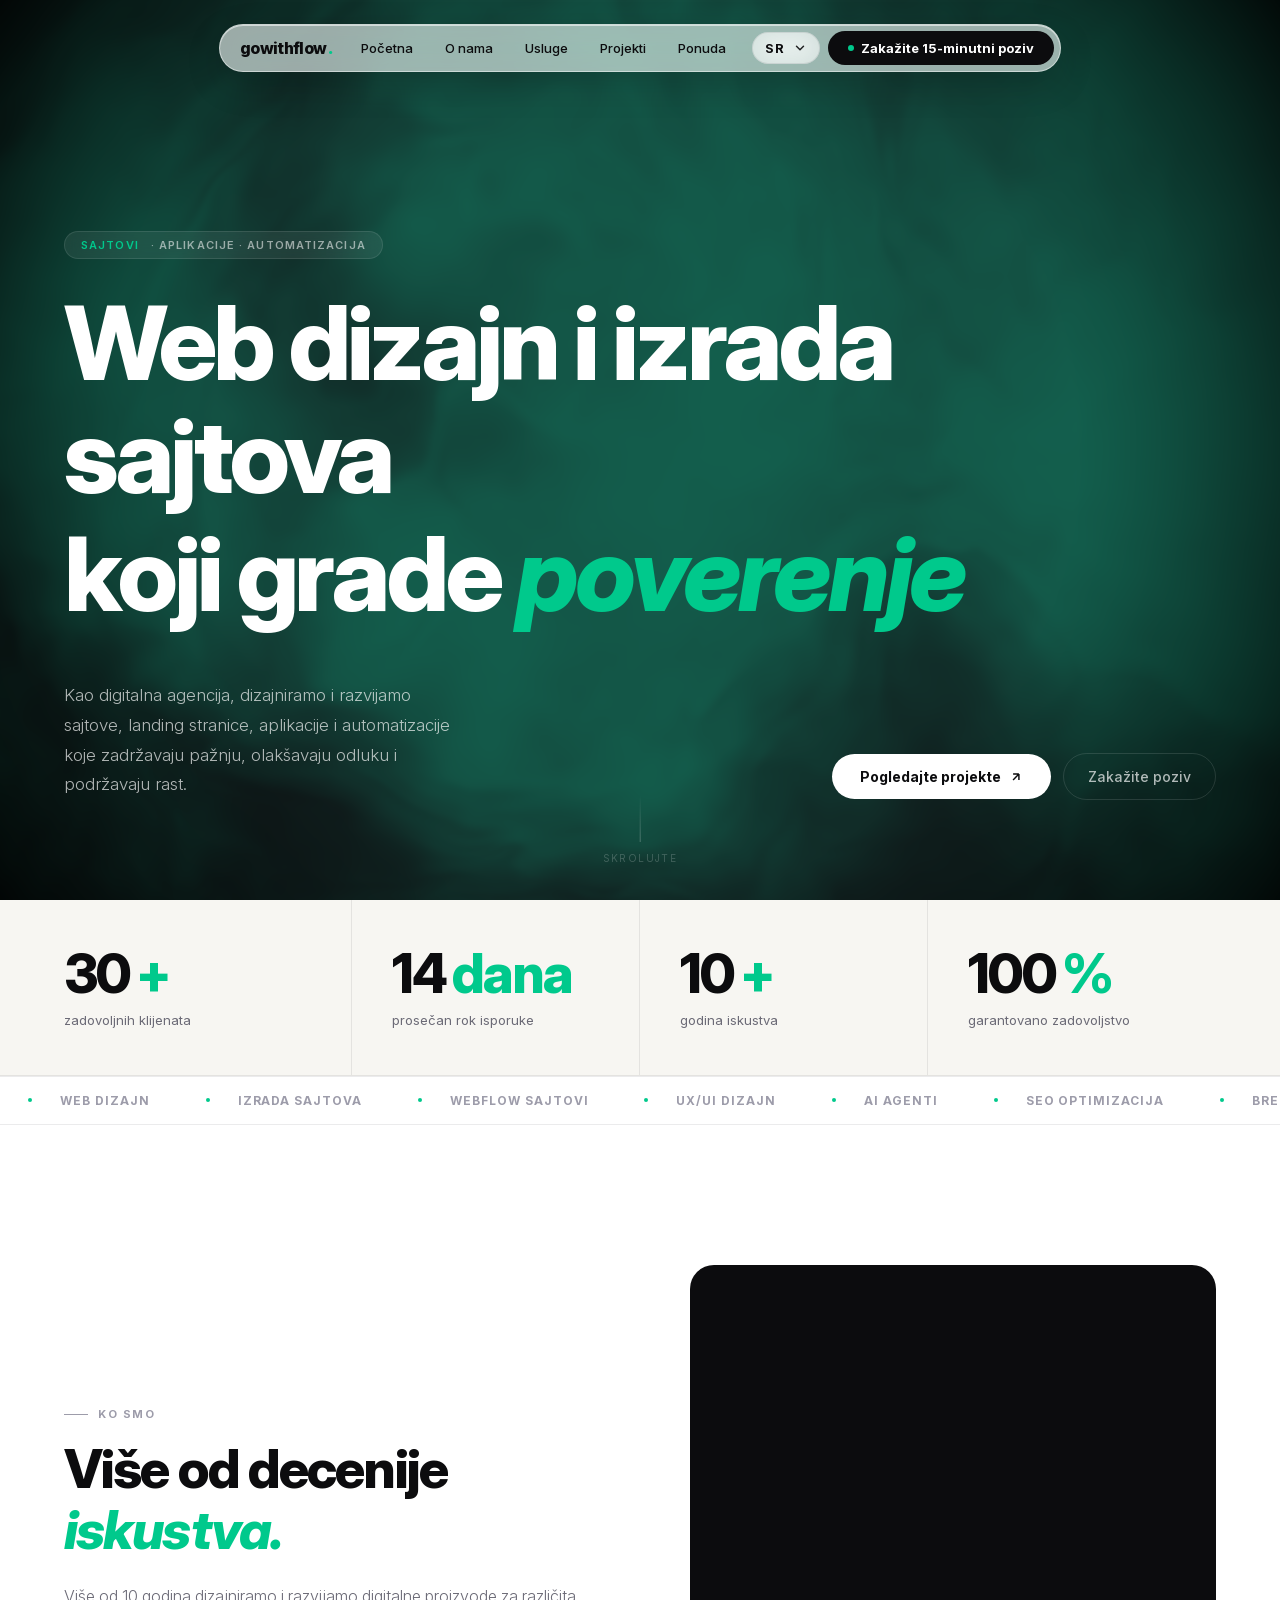
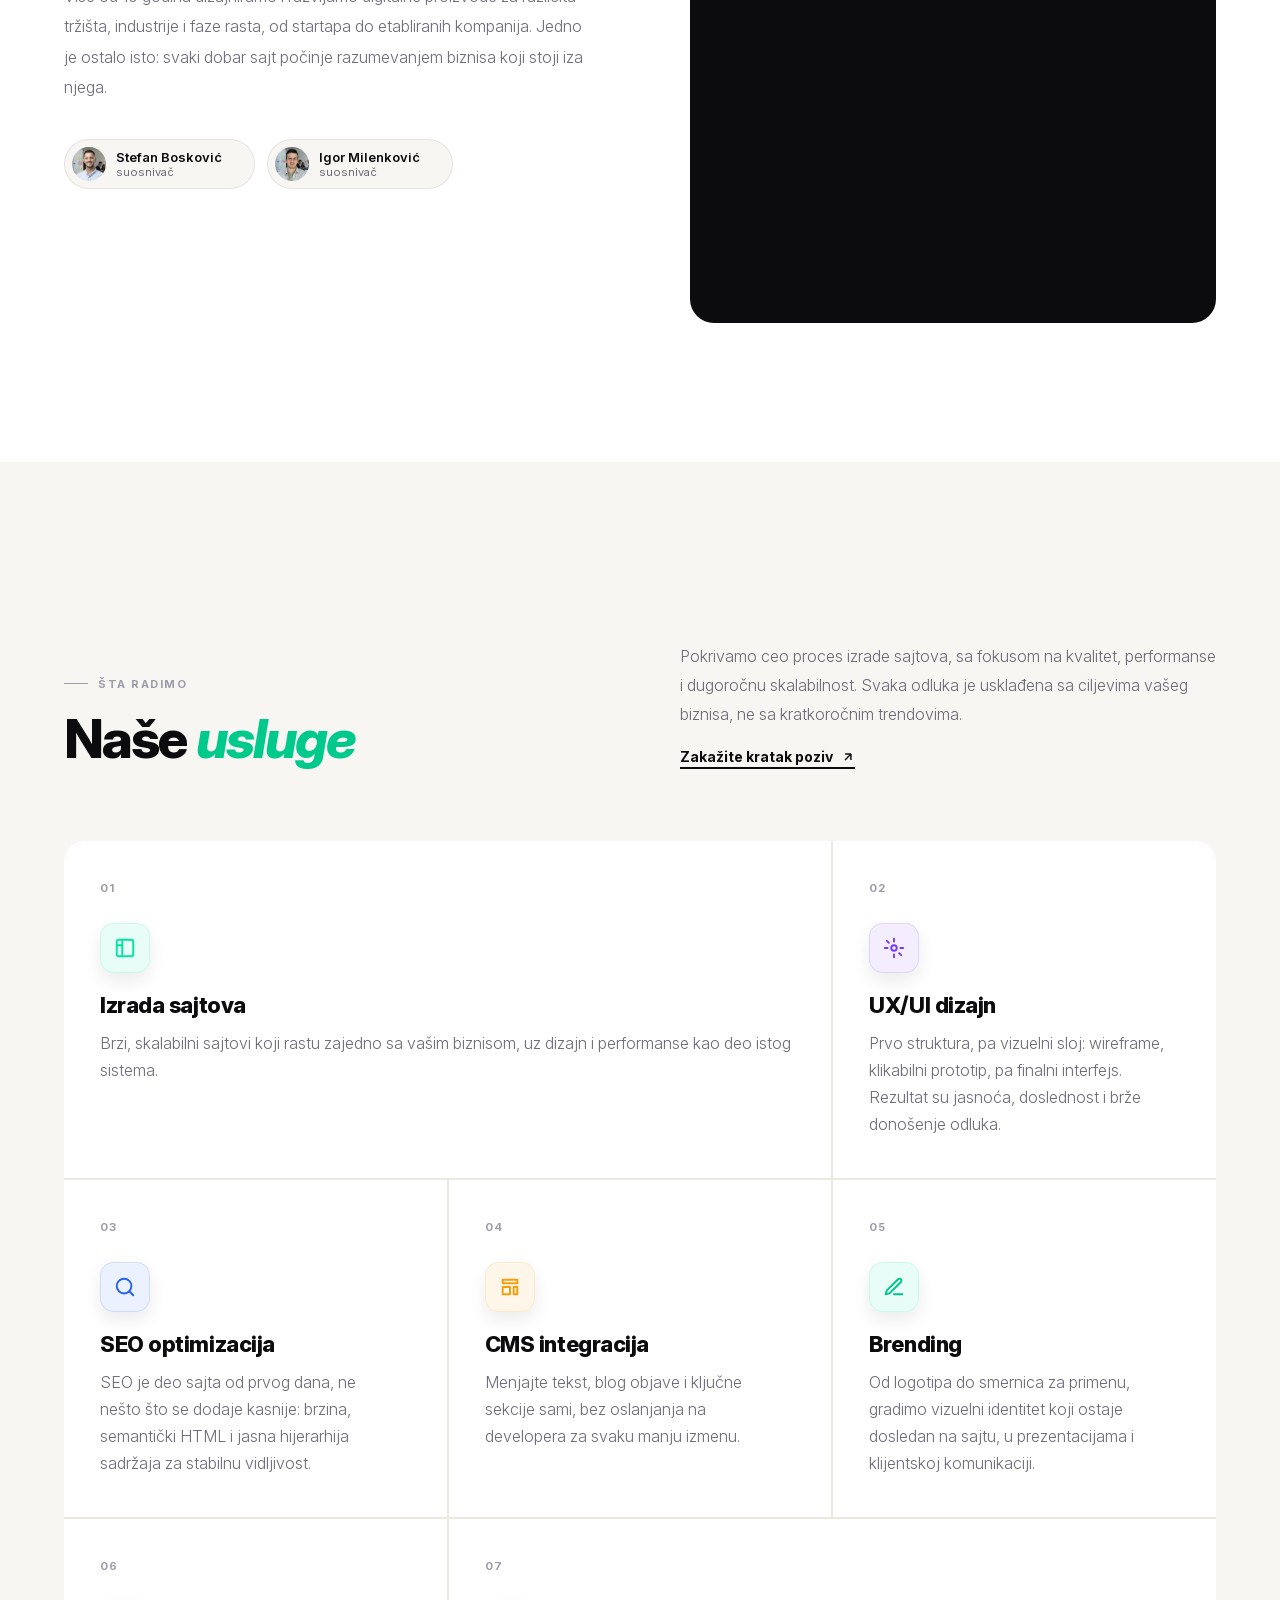
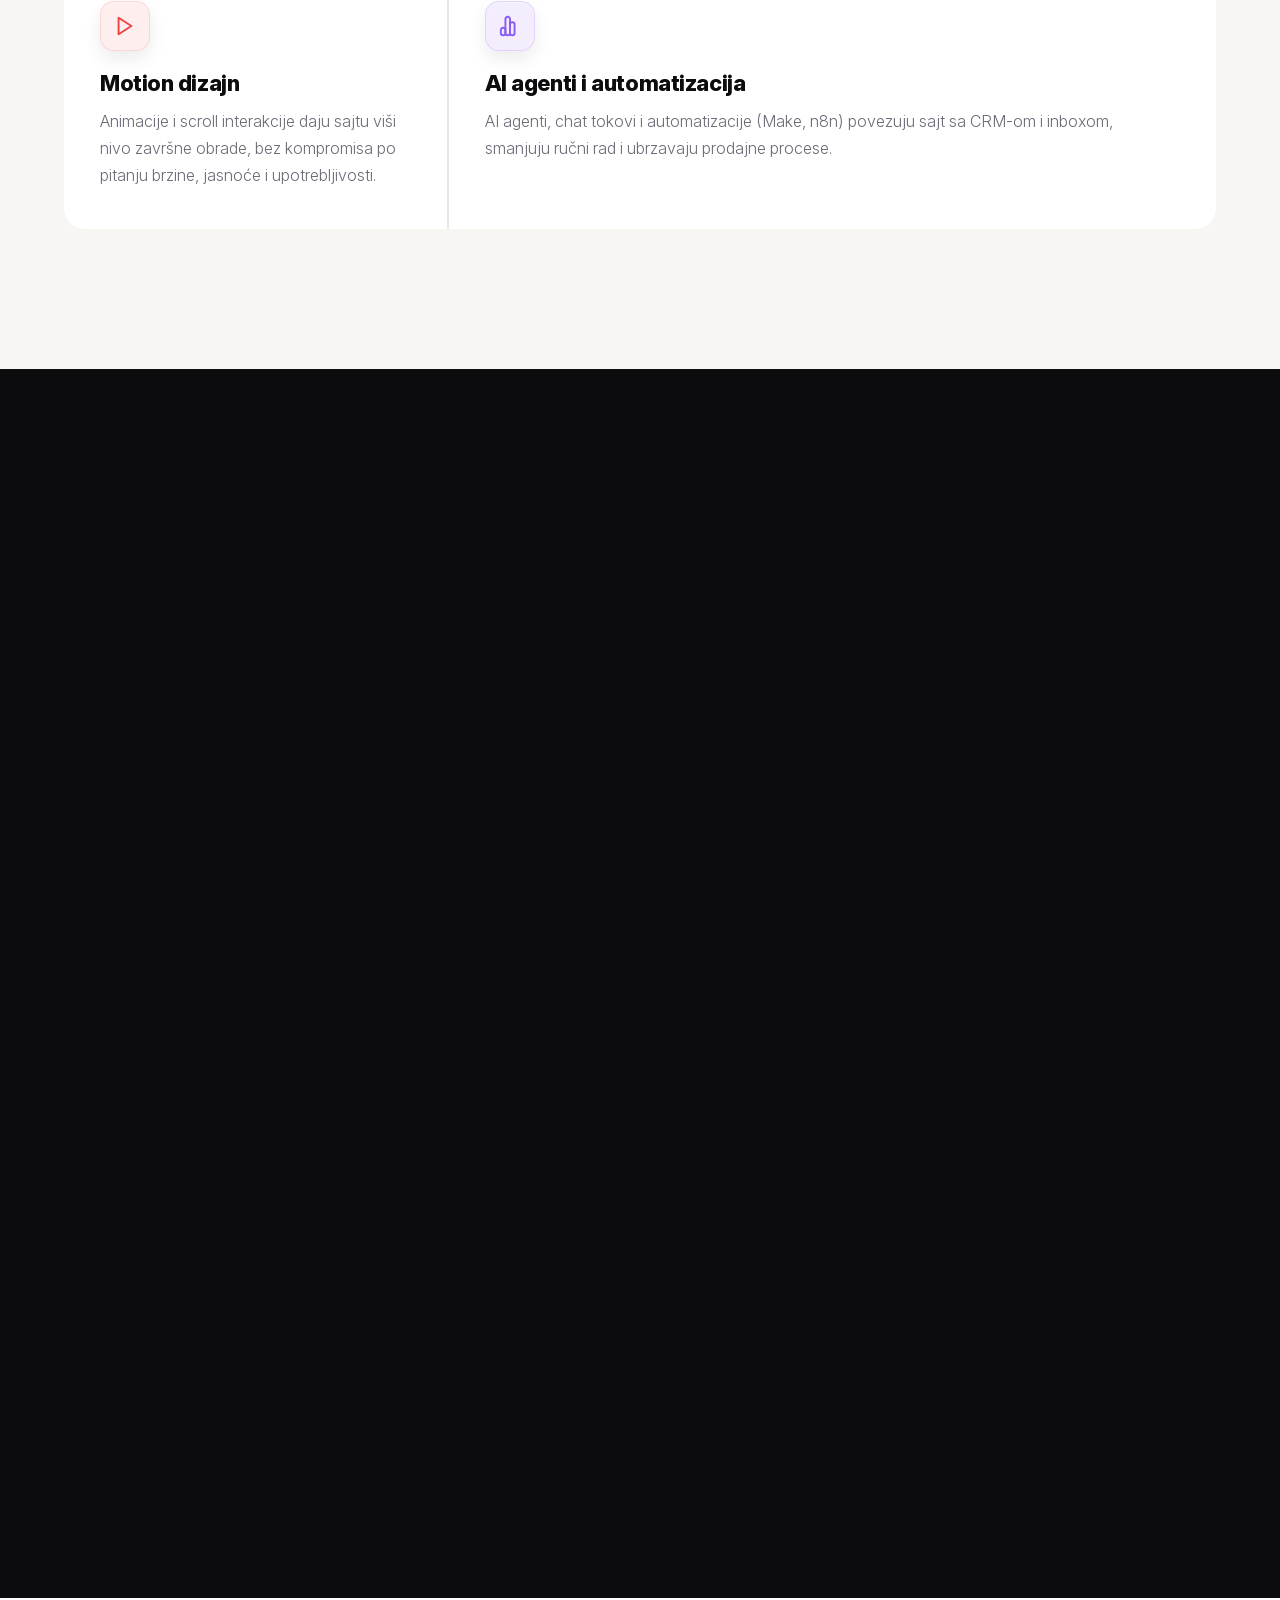
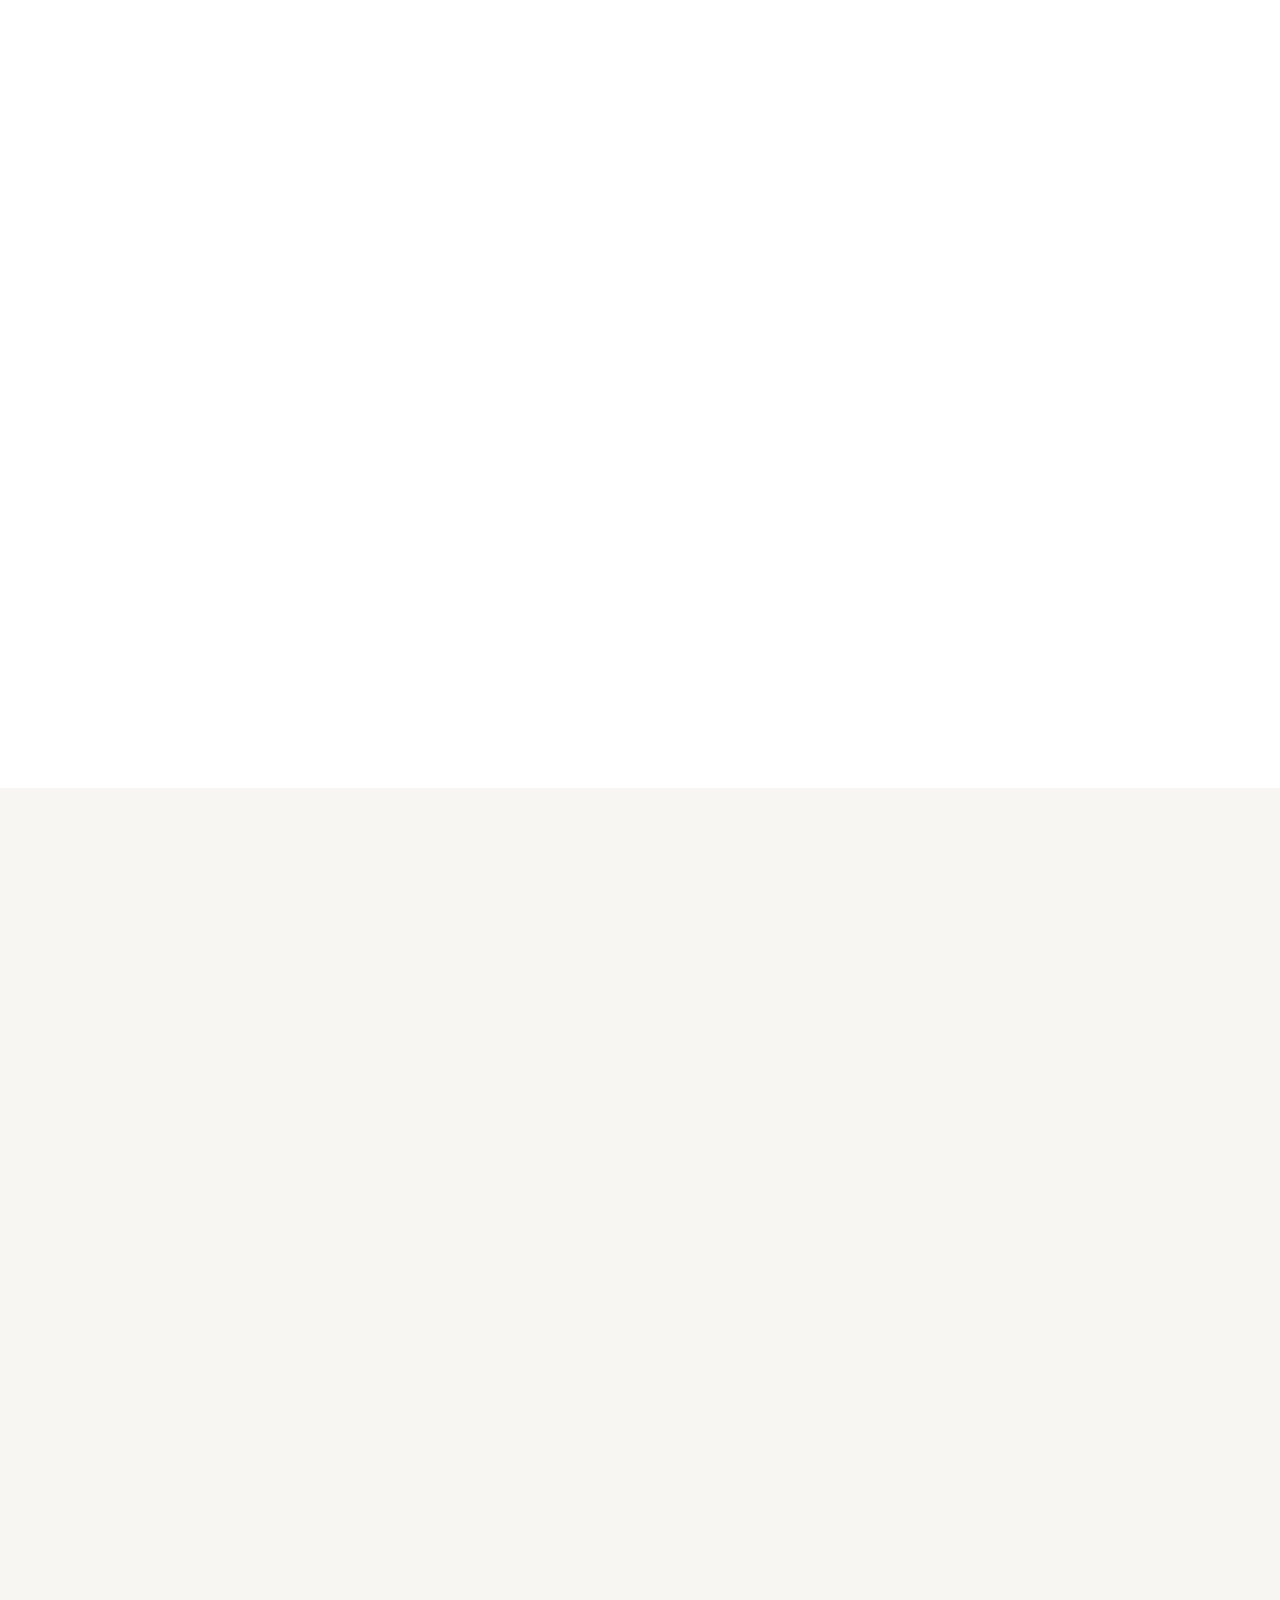
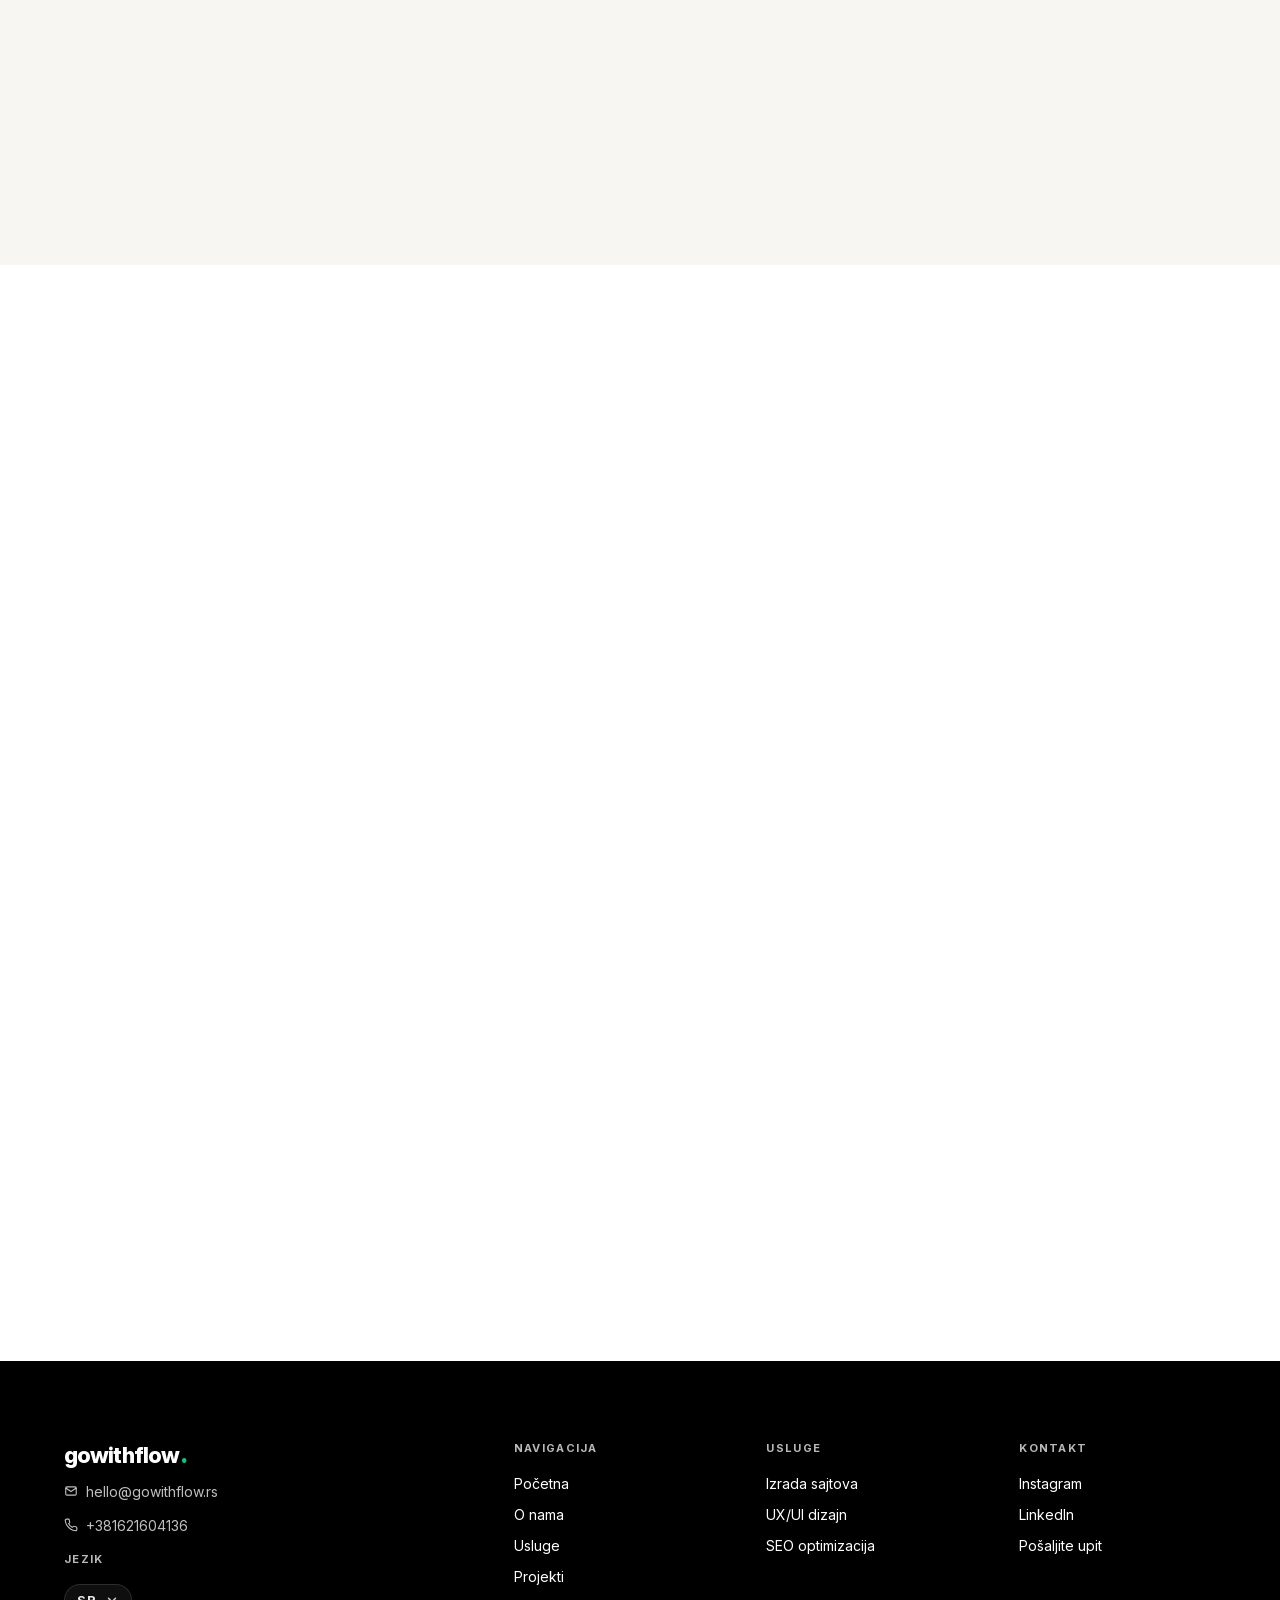
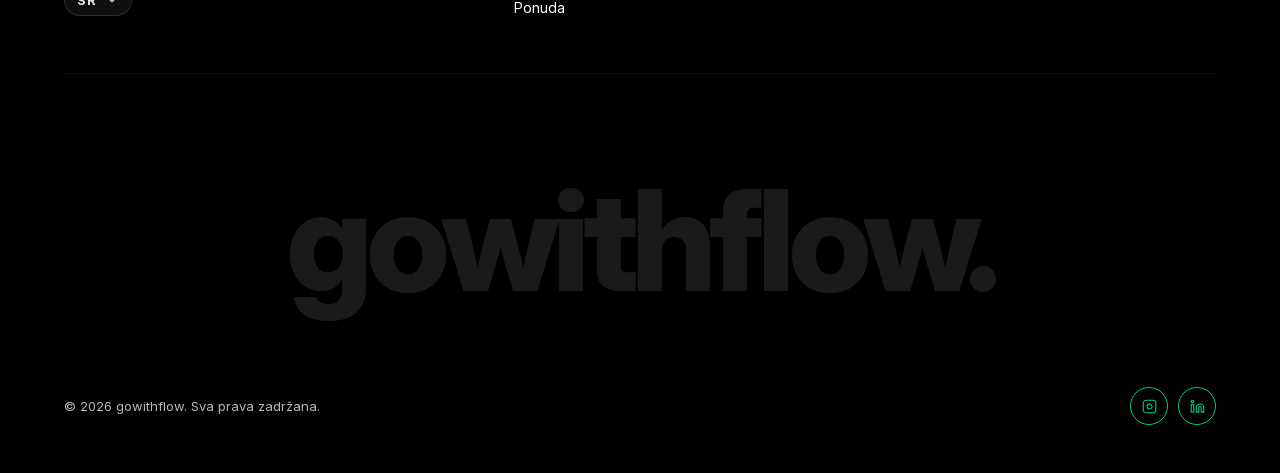
==== commit c88998ab: "fixing stats" ====
--- a/index.html
+++ b/index.html
@@ -1,17 +1,17 @@
 <!doctype html>
-<html lang="en">
+<html lang="sr">
 
 	<head>
 		<meta charset="UTF-8" />
 		<meta name="viewport" content="width=device-width, initial-scale=1.0" />
-		<title>gowithflow | Web Agency for Websites, Apps & Automation</title>
+		<title>gowithflow | Web dizajn, izrada sajtova i automatizacija</title>
 		<meta name="description"
-			  content="gowithflow is a digital agency focused on high-performing websites, scalable applications, and smart automation. We combine strategy, UX/UI, development, SEO, and AI workflows to help brands grow online." />
+			  content="gowithflow je digitalna agencija koja dizajnira i razvija sajtove, landing stranice, aplikacije i automatizacije koje zadržavaju pažnju, olakšavaju odluku i podržavaju rast." />
 		<meta name="keywords"
-			  content="web design agency, website development, webflow development, app development, UX UI design, SEO optimization, AI automation, AI agents" />
-		<meta property="og:title" content="gowithflow — Websites, Applications & Automation" />
+			  content="web dizajn, izrada sajtova, webflow sajtovi, aplikacije, UX/UI dizajn, SEO optimizacija, AI agenti, automatizacija" />
+		<meta property="og:title" content="gowithflow — Sajtovi, aplikacije i automatizacija" />
 		<meta property="og:description"
-			  content="Conversion-focused websites, custom applications, and practical automation. We design and build digital products that look sharp, load fast, and support business growth." />
+			  content="Web dizajn i izrada sajtova koji grade poverenje i podstiču upite. Landing stranice, aplikacije i automatizacija — brzo, jasno i skalabilno." />
 		<meta property="og:type" content="website" />
 		<!-- Self-hosted Inter variable font (no render-blocking Google Fonts) -->
 		<link rel="preload" href="assets/fonts/InterVariable.woff2" as="font" type="font/woff2" crossorigin />
@@ -35,24 +35,47 @@
 		<!-- FLOATING PILL NAV -->
 		<div class="nav-wrap">
 			<nav id="nav">
-				<a href="#" class="nav-logo">gowithflow<span>.</span></a>
+				<a href="#hero" class="nav-logo">gowithflow<span>.</span></a>
 				<button class="nav-toggle" id="nav-toggle" aria-label="Open menu" aria-expanded="false"
 						aria-controls="nav-links">
 					<span></span><span></span><span></span>
 				</button>
 				<ul class="nav-links" id="nav-links">
 					<div class="nav-pill-indicator" id="npi"></div>
-					<li><a href="#hero" data-section="hero">Home</a></li>
-					<li><a href="#about" data-section="about">About</a></li>
-					<li><a href="#services" data-section="services">Services</a></li>
-					<li><a href="#projects" data-section="projects">Projects</a></li>
-					<li><a href="#pricing" data-section="pricing">Our offer</a></li>
+					<li><a href="#hero" data-section="hero">Početna</a></li>
+					<li><a href="#about" data-section="about">O nama</a></li>
+					<li><a href="#services" data-section="services">Usluge</a></li>
+					<li><a href="#projects" data-section="projects">Projekti</a></li>
+					<li><a href="#pricing" data-section="pricing">Ponuda</a></li>
 					<li class="nav-mobile-call">
-						<a href="contact.html"><span class="nav-avail-dot"></span>Schedule 15 min call</a>
+						<a href="contact.html"><span class="nav-avail-dot"></span>Zakažite 15-minutni poziv</a>
+					</li>
+					<li class="nav-lang">
+						<div class="lang-dd" data-lang-switcher>
+							<button class="lang-dd__btn" type="button" aria-haspopup="menu" aria-expanded="false">
+								<span class="lang-dd__label">SR</span>
+								<svg class="lang-dd__chev" viewBox="0 0 24 24" aria-hidden="true">
+									<path d="M6 9l6 6 6-6" fill="none" stroke="currentColor" stroke-width="2.5"
+										  stroke-linecap="round" stroke-linejoin="round" />
+								</svg>
+							</button>
+							<div class="lang-dd__menu" role="menu" aria-label="Jezik" hidden>
+								<button class="lang-dd__item" type="button" role="menuitemradio" data-lang="sr"
+										aria-checked="true">
+									<span class="lang-dd__code">SR</span>
+									<span class="lang-dd__name">Srpski</span>
+								</button>
+								<button class="lang-dd__item" type="button" role="menuitemradio" data-lang="en"
+										aria-checked="false">
+									<span class="lang-dd__code">EN</span>
+									<span class="lang-dd__name">English</span>
+								</button>
+							</div>
+						</div>
 					</li>
 				</ul>
 				<a href="contact.html" class="nav-cta">
-					<span class="nav-avail-dot"></span>Schedule 15 min call
+					<span class="nav-avail-dot"></span>Zakažite 15-minutni poziv
 				</a>
 			</nav>
 		</div>
@@ -62,30 +85,30 @@
 			<canvas id="hero-canvas"></canvas>
 			<div class="hero-inner">
 				<div class="hero-badge">
-					<em>Websites</em>&nbsp;·&nbsp;Applications&nbsp;·&nbsp;Automation
+					<em>Sajtovi</em>&nbsp;·&nbsp;Aplikacije&nbsp;·&nbsp;Automatizacija
 				</div>
 				<h1 class="hero-hl">
-					<span class="tline"><span class="tword">We don't do basics,</span></span>
-					<span class="tline"><span class="tword">we do <em>bangers.</em></span></span>
+					<span class="tline"><span class="tword">Web dizajn i izrada sajtova</span></span>
+					<span class="tline"><span class="tword">koji grade <em>poverenje</em></span></span>
 				</h1>
 				<div class="hero-meta">
 					<p class="hero-sub">
-						From the first click to the final scroll, we design experiences that hold attention, increase
-						conversions, and drive measurable growth.
+						Kao digitalna agencija, dizajniramo i razvijamo sajtove, landing stranice, aplikacije i
+						automatizacije koje zadržavaju pažnju, olakšavaju odluku i podržavaju rast.
 					</p>
 					<div class="hero-acts">
-						<a href="#projects" class="btn-light">View projects
+						<a href="#projects" class="btn-light">Pogledajte projekte
 							<svg width="14" height="14" viewBox="0 0 24 24" fill="none" stroke="currentColor"
 								 stroke-width="2.5">
 								<path d="M7 17L17 7M17 7H7M17 7v10" />
 							</svg></a>
-						<a href="contact.html" class="btn-outline">Schedule a call</a>
+						<a href="contact.html" class="btn-outline">Zakažite poziv</a>
 					</div>
 				</div>
 			</div>
 			<div class="scroll-cue">
 				<div class="scroll-cue-line"></div>
-				<span>Scroll</span>
+				<span>Skrolujte</span>
 			</div>
 		</section>
 
@@ -94,19 +117,19 @@
 			<div class="stats-inner">
 				<div class="sblock reveal">
 					<div class="sn">30<em>+</em></div>
-					<div class="sl">Happy<br />clients</div>
+					<div class="sl">zadovoljnih klijenata</div>
 				</div>
 				<div class="sblock reveal" style="transition-delay: 0.08s">
-					<div class="sn">2<em>weeks</em></div>
-					<div class="sl">Average delivery<br />time</div>
+					<div class="sn">14<em>dana</em></div>
+					<div class="sl">prosečan rok isporuke</div>
 				</div>
 				<div class="sblock reveal" style="transition-delay: 0.16s">
 					<div class="sn">10<em>+</em></div>
-					<div class="sl">Years of experience</div>
+					<div class="sl">godina iskustva</div>
 				</div>
 				<div class="sblock reveal" style="transition-delay: 0.24s">
 					<div class="sn">100<em>%</em></div>
-					<div class="sl">Guaranteed<br />satisfaction</div>
+					<div class="sl">garantovano zadovoljstvo</div>
 				</div>
 			</div>
 		</div>
@@ -115,24 +138,26 @@
 		<div class="marq-wrap">
 			<div class="marq-track">
 				<div class="marq-group">
-					<span class="mi"><span class="mdot"></span>Website Development</span>
-					<span class="mi"><span class="mdot"></span>Webflow Websites</span>
-					<span class="mi"><span class="mdot"></span>UX/UI Design</span>
-					<span class="mi"><span class="mdot"></span>AI Automation</span>
-					<span class="mi"><span class="mdot"></span>SEO Optimization</span>
-					<span class="mi"><span class="mdot"></span>Branding</span>
-					<span class="mi"><span class="mdot"></span>Motion</span>
-					<span class="mi"><span class="mdot"></span>Web Sales</span>
+					<span class="mi"><span class="mdot"></span>Web dizajn</span>
+					<span class="mi"><span class="mdot"></span>Izrada sajtova</span>
+					<span class="mi"><span class="mdot"></span>Webflow sajtovi</span>
+					<span class="mi"><span class="mdot"></span>UX/UI dizajn</span>
+					<span class="mi"><span class="mdot"></span>AI agenti</span>
+					<span class="mi"><span class="mdot"></span>SEO optimizacija</span>
+					<span class="mi"><span class="mdot"></span>Brending</span>
+					<span class="mi"><span class="mdot"></span>Motion dizajn</span>
+					<span class="mi"><span class="mdot"></span>Konverzije</span>
 				</div>
 				<div class="marq-group" aria-hidden="true">
-					<span class="mi"><span class="mdot"></span>Website Development</span>
-					<span class="mi"><span class="mdot"></span>Webflow Websites</span>
-					<span class="mi"><span class="mdot"></span>UX/UI Design</span>
-					<span class="mi"><span class="mdot"></span>AI Automation</span>
-					<span class="mi"><span class="mdot"></span>SEO Optimization</span>
-					<span class="mi"><span class="mdot"></span>Branding</span>
-					<span class="mi"><span class="mdot"></span>Motion</span>
-					<span class="mi"><span class="mdot"></span>Web Sales</span>
+					<span class="mi"><span class="mdot"></span>Web dizajn</span>
+					<span class="mi"><span class="mdot"></span>Izrada sajtova</span>
+					<span class="mi"><span class="mdot"></span>Webflow sajtovi</span>
+					<span class="mi"><span class="mdot"></span>UX/UI dizajn</span>
+					<span class="mi"><span class="mdot"></span>AI agenti</span>
+					<span class="mi"><span class="mdot"></span>SEO optimizacija</span>
+					<span class="mi"><span class="mdot"></span>Brending</span>
+					<span class="mi"><span class="mdot"></span>Motion dizajn</span>
+					<span class="mi"><span class="mdot"></span>Konverzije</span>
 				</div>
 			</div>
 		</div>
@@ -141,13 +166,12 @@
 		<section id="about" class="sec">
 			<div class="mwrap about-grid">
 				<div class="about-body reveal-l">
-					<div class="kicker">Who we are</div>
-					<h2 class="hl2">A decade of <em>experience.</em></h2>
+					<div class="kicker">Ko smo</div>
+					<h2 class="hl2">Više od decenije <em>iskustva.</em></h2>
 					<p>
-						We have been designing and building digital products for over 10 years. Our work spans different
-						markets, industries, and growth stages, from early startups to established companies. One
-						principle stayed constant: every strong website starts with a strong understanding of the
-						business behind it.
+						Više od 10 godina dizajniramo i razvijamo digitalne proizvode za različita tržišta, industrije i
+						faze rasta, od startapa do etabliranih kompanija. Jedno je ostalo isto: svaki dobar sajt počinje
+						razumevanjem biznisa koji stoji iza njega.
 					</p>
 					<div class="team-row">
 						<a href="https://www.linkedin.com/in/stefan-bo%C5%A1kovi%C4%87-0316a1131/" target="_blank"
@@ -157,7 +181,7 @@
 							</div>
 							<div>
 								<div class="tcn">Stefan Bosković</div>
-								<div class="tcr">Co-founder</div>
+								<div class="tcr">suosnivač</div>
 							</div>
 							<div class="li-icon">
 								<svg viewBox="0 0 24 24" width="16" height="16" fill="none" stroke="currentColor"
@@ -174,7 +198,7 @@
 							</div>
 							<div>
 								<div class="tcn">Igor Milenković</div>
-								<div class="tcr">Co-founder</div>
+								<div class="tcr">suosnivač</div>
 							</div>
 							<div class="li-icon">
 								<svg viewBox="0 0 24 24" width="16" height="16" fill="none" stroke="currentColor"
@@ -203,15 +227,16 @@
 			<div class="mwrap">
 				<div class="svc-head reveal">
 					<div>
-						<div class="kicker">What we do</div>
-						<h2 class="hl2">Our <em class="g">services</em></h2>
+						<div class="kicker">Šta radimo</div>
+						<h2 class="hl2">Naše <em class="g">usluge</em></h2>
 					</div>
 					<div>
 						<p class="sh-note">
-							We cover the full web production cycle with a focus on quality, performance, and long-term
-							scalability. Every decision is aligned with your business goals, not short-term trends.
+							Pokrivamo ceo proces izrade sajtova, sa fokusom na kvalitet, performanse i dugoročnu
+							skalabilnost. Svaka odluka je usklađena sa ciljevima vašeg biznisa, ne sa kratkoročnim
+							trendovima.
 						</p>
-						<a href="contact.html" class="sh-cta">Book a quick call
+						<a href="contact.html" class="sh-cta">Zakažite kratak poziv
 							<svg width="14" height="14" viewBox="0 0 24 24" fill="none" stroke="currentColor"
 								 stroke-width="2.5">
 								<path d="M7 17L17 7M17 7H7M17 7v10" />
@@ -232,10 +257,10 @@
 									<path d="M9 3v18M3 9h6" />
 								</svg>
 							</div>
-							<div class="sc-name">Website Development</div>
+							<div class="sc-name">Izrada sajtova</div>
 							<div class="sc-desc">
-								Fast, scalable websites built to grow with your business, with design and performance
-								treated as one system.
+								Brzi, skalabilni sajtovi koji rastu zajedno sa vašim biznisom, uz dizajn i performanse
+								kao deo istog sistema.
 							</div>
 						</div>
 						<div class="sc-arr">
@@ -257,10 +282,10 @@
 										  d="M12 2v3M12 19v3M4.22 4.22l2.12 2.12M17.66 17.66l2.12 2.12M2 12h3M19 12h3" />
 								</svg>
 							</div>
-							<div class="sc-name">UX/UI Design</div>
+							<div class="sc-name">UX/UI dizajn</div>
 							<div class="sc-desc">
-								Structure first, visuals second: wireframes, clickable prototypes, then polished
-								interface design. The result is clarity, consistency, and faster decision-making.
+								Prvo struktura, pa vizuelni sloj: wireframe, klikabilni prototip, pa finalni interfejs.
+								Rezultat su jasnoća, doslednost i brže donošenje odluka.
 							</div>
 						</div>
 						<div class="sc-arr">
@@ -282,10 +307,10 @@
 									<path d="M21 21l-4.35-4.35" />
 								</svg>
 							</div>
-							<div class="sc-name">SEO Optimization</div>
+							<div class="sc-name">SEO optimizacija</div>
 							<div class="sc-desc">
-								SEO is built into the product from day one, not bolted on later: speed, semantic HTML,
-								and clear content hierarchy for consistent visibility.
+								SEO je deo sajta od prvog dana, ne nešto što se dodaje kasnije: brzina, semantički HTML
+								i jasna hijerarhija sadržaja za stabilnu vidljivost.
 							</div>
 						</div>
 						<div class="sc-arr">
@@ -305,10 +330,10 @@
 									<path d="M4 4h16v4H4zM4 12h8v8H4zM16 12h4v8h-4z" />
 								</svg>
 							</div>
-							<div class="sc-name">CMS Integration</div>
+							<div class="sc-name">CMS integracija</div>
 							<div class="sc-desc">
-								Update copy, blog posts, and key sections on your own without relying on developers for
-								every minor change.
+								Menjajte tekst, blog objave i ključne sekcije sami, bez oslanjanja na developera za
+								svaku manju izmenu.
 							</div>
 						</div>
 						<div class="sc-arr">
@@ -328,10 +353,10 @@
 									<path d="M12 20h9M16.5 3.5a2.121 2.121 0 0 1 3 3L7 19l-4 1 1-4L16.5 3.5z" />
 								</svg>
 							</div>
-							<div class="sc-name">Branding</div>
+							<div class="sc-name">Brending</div>
 							<div class="sc-desc">
-								From logo to usage guidelines, we create a visual identity that stays consistent across
-								your website, decks, and client communication.
+								Od logotipa do smernica za primenu, gradimo vizuelni identitet koji ostaje dosledan na
+								sajtu, u prezentacijama i klijentskoj komunikaciji.
 							</div>
 						</div>
 						<div class="sc-arr">
@@ -352,10 +377,10 @@
 									<path d="M5 3l14 9-14 9V3z" />
 								</svg>
 							</div>
-							<div class="sc-name">Motion Design</div>
+							<div class="sc-name">Motion dizajn</div>
 							<div class="sc-desc">
-								Motion and scroll interactions that add premium feel without sacrificing speed, clarity,
-								or usability.
+								Animacije i scroll interakcije daju sajtu viši nivo završne obrade, bez kompromisa po
+								pitanju brzine, jasnoće i upotrebljivosti.
 							</div>
 						</div>
 						<div class="sc-arr">
@@ -380,10 +405,10 @@
 										  d="M4.5 14A2.5 2.5 0 0 1 7 16.5v3a2.5 2.5 0 0 1-5 0v-3A2.5 2.5 0 0 1 4.5 14z" />
 								</svg>
 							</div>
-							<div class="sc-name">AI Agents & Automation</div>
+							<div class="sc-name">AI agenti i automatizacija</div>
 							<div class="sc-desc">
-								AI agents, chat workflows, and automation (Make, n8n) connect your website with your CRM
-								and inbox, reducing manual work and speeding up sales operations.
+								AI agenti, chat tokovi i automatizacije (Make, n8n) povezuju sajt sa CRM-om i inboxom,
+								smanjuju ručni rad i ubrzavaju prodajne procese.
 							</div>
 						</div>
 						<div class="sc-arr">
@@ -401,16 +426,16 @@
 			<div class="mwrap ai-grid">
 				<div class="ai-text reveal-l">
 					<h2 class="ai-hl">
-						Premium web design on the surface, AI and automation behind the scenes.
+						Premium web dizajn spolja, AI automatizacija iza scene.
 					</h2>
-					<div class="proc-kicker kicker" style="margin-top: 22px">AI agents and digital systems</div>
+					<div class="proc-kicker kicker" style="margin-top: 22px">AI agenti i digitalni sistemi</div>
 					<p class="ai-body">
-						Your website should be fast, clear, and aligned with how your team already works.
-						<strong>Where it makes business sense, we can also implement AI agents and automation to reduce
-							repetitive tasks, from lead forms to CRM and tool integrations.</strong>
+						Vaš sajt treba da bude brz, jasan i usklađen sa načinom na koji vaš tim već radi.
+						<strong>Kada to ima smisla za biznis, uvodimo AI agente i automatizaciju da bismo smanjili
+							ponavljajuće zadatke — od formi za upite do CRM-a i integracija sa alatima.</strong>
 					</p>
 
-					<a href="contact.html" class="btn-light">Talk about AI solutions
+					<a href="contact.html" class="btn-light">Razgovarajmo o AI rešenjima
 						<svg width="14" height="14" viewBox="0 0 24 24" fill="none" stroke="currentColor"
 							 stroke-width="2.5">
 							<path d="M7 17L17 7M17 7H7M17 7v10" />
@@ -445,7 +470,7 @@
 					</div>
 					<!-- Tool stack list below canvas -->
 					<div class="ai-tools-list">
-						<div class="atl-label">Tools we connect in real client projects</div>
+						<div class="atl-label">Alati koje povezujemo u stvarnim projektima klijenata</div>
 						<div class="atl-grid">
 							<div class="atl-item active">
 								<div class="atl-dot" style="background: #00e5a0"></div>
@@ -492,42 +517,42 @@
 				</div>
 			</div>
 			<div class="mwrap" style="margin-top: 48px">
-				<div class="proc-kicker kicker reveal">How collaboration works</div>
+				<div class="proc-kicker kicker reveal">Kako izgleda saradnja</div>
 				<div class="proc-steps reveal">
 					<div class="ps" data-n="1">
 						<div class="ps-accent"></div>
-						<div class="ps-n">STEP 01</div>
-						<div class="ps-title">Intro call</div>
+						<div class="ps-n">KORAK 01</div>
+						<div class="ps-title">Uvodni poziv</div>
 						<div class="ps-desc">
-							Around 30 minutes to align on goals, audience, timeline, and constraints. No generic pitch,
-							just a focused fit check.
+							Oko 30 minuta da uskladimo ciljeve, publiku, rokove i ograničenja. Bez generičke
+							prezentacije, samo jasan razgovor o tome da li se uklapamo.
 						</div>
 					</div>
 					<div class="ps" data-n="2">
 						<div class="ps-accent"></div>
-						<div class="ps-n">STEP 02</div>
-						<div class="ps-title">Design and prototype</div>
+						<div class="ps-n">KORAK 02</div>
+						<div class="ps-title">Dizajn i prototip</div>
 						<div class="ps-desc">
-							Visual direction, wireframes, and a clickable prototype. Sign-off before development means
-							fewer surprises later.
+							Vizuelni pravac, wireframe i klikabilni prototip. Potvrda pre razvoja znači manje
+							iznenađenja kasnije.
 						</div>
 					</div>
 					<div class="ps" data-n="3">
 						<div class="ps-accent"></div>
-						<div class="ps-n">STEP 03</div>
-						<div class="ps-title">Development and motion</div>
+						<div class="ps-n">KORAK 03</div>
+						<div class="ps-title">Razvoj i motion</div>
 						<div class="ps-desc">
-							Development in Webflow (or custom stack when needed) with clear revision rounds. Motion and
-							micro-details are polished before launch.
+							Razvoj u Webflow-u (ili custom rešenju kada je potrebno) uz jasno definisane krugove
+							revizije. Motion i mikrodetalji se doteruju pre lansiranja.
 						</div>
 					</div>
 					<div class="ps" data-n="4">
 						<div class="ps-accent"></div>
-						<div class="ps-n">STEP 04</div>
-						<div class="ps-title">Launch and handover</div>
+						<div class="ps-n">KORAK 04</div>
+						<div class="ps-title">Lansiranje i primopredaja</div>
 						<div class="ps-desc">
-							The site goes live, then we walk your team through CMS usage. You also get 30 days of
-							post-launch support with no hidden fees.
+							Sajt ide uživo, a zatim vaš tim prolazi kroz rad u CMS-u. Dobijate i 30 dana podrške nakon
+							lansiranja, bez skrivenih troškova.
 						</div>
 					</div>
 				</div>
@@ -539,8 +564,8 @@
 			<div class="mwrap">
 				<div class="proj-head reveal">
 					<div>
-						<div class="kicker">Selected work</div>
-						<h2 class="hl2">Our <em class="g">work</em></h2>
+						<div class="kicker">Izdvojeni radovi</div>
+						<h2 class="hl2">Naši <em class="g">radovi</em></h2>
 					</div>
 				</div>
 				<div class="proj-featured-wrap reveal" id="proj-featured-wrap">
@@ -563,11 +588,11 @@
 							</div>
 							<footer class="pc-port-foot">
 								<p class="pc-port-desc">
-									Landing page for an AI product with clear message hierarchy, purposeful animation,
-									and SEO built into the structure.
+									Landing stranica za AI proizvod sa jasnom hijerarhijom poruke, smislenom animacijom
+									i SEO osnovom ugrađenom u strukturu.
 								</p>
 								<a href="https://testaimodels.com/" target="_blank" rel="noopener"
-								   class="pc-port-cta">Open website ↗</a>
+								   class="pc-port-cta">Otvori sajt ↗</a>
 							</footer>
 						</article>
 						<article class="pc pc--portfolio" data-slide id="proj-2">
@@ -613,11 +638,11 @@
 							</div>
 							<footer class="pc-port-foot">
 								<p class="pc-port-desc">
-									Corporate Webflow website with a dynamic hero, CMS blog, and consistent visual
-									identity for a growth-focused marketing agency.
+									Korporativni Webflow sajt sa dinamičnim uvodnim blokom, CMS blogom i doslednim
+									vizuelnim identitetom za marketinšku agenciju fokusiranu na rast.
 								</p>
 								<a href="https://dice-media.webflow.io/" target="_blank" rel="noopener"
-								   class="pc-port-cta">Open website
+								   class="pc-port-cta">Otvori sajt
 									↗</a>
 							</footer>
 						</article>
@@ -639,11 +664,11 @@
 							</div>
 							<footer class="pc-port-foot">
 								<p class="pc-port-desc">
-									Editorial-style e-commerce for an upcycling brand with clear storytelling and a
-									cleaner path to purchase.
+									E-commerce sa uredničkim pristupom za upcycling brend, sa jasnijom pričom brenda i
+									čistijim putem do kupovine.
 								</p>
 								<a href="https://reofficial.webflow.io/" target="_blank" rel="noopener"
-								   class="pc-port-cta">Open website
+								   class="pc-port-cta">Otvori sajt
 									↗</a>
 							</footer>
 						</article>
@@ -690,11 +715,10 @@
 							</div>
 							<footer class="pc-port-foot">
 								<p class="pc-port-desc">
-									Hospitality website for a mountain retreat, combining video storytelling with clear
-									offer presentation.
+									Sajt za smeštaj u planini koji spaja video priču i jasno predstavljanje ponude.
 								</p>
 								<a href="https://brvnarejankovic.rs" target="_blank" rel="noopener"
-								   class="pc-port-cta">Open website
+								   class="pc-port-cta">Otvori sajt
 									↗</a>
 							</footer>
 						</article>
@@ -709,11 +733,11 @@
 				<div class="why-cta reveal">
 					<div>
 						<h3 class="wct-title">
-							Got a <em>project</em> in mind?
+							Imate <em>projekat</em> na umu?
 						</h3>
 						<p class="wct-sub">
-							A short call to align on goals and priorities, and see if we are the right fit. No pressure,
-							just clear next steps.
+							Kratak poziv da uskladimo ciljeve i prioritete i proverimo da li smo pravi izbor. Bez
+							pritiska, samo jasni sledeći koraci.
 						</p>
 					</div>
 					<div class="rings">
@@ -722,12 +746,12 @@
 						<div class="ring r3"></div>
 					</div>
 					<div class="wct-action">
-						<a href="contact.html" class="btn-light wct-btn">Schedule a call
+						<a href="contact.html" class="btn-light wct-btn">Zakažite poziv
 							<svg width="16" height="16" viewBox="0 0 24 24" fill="none" stroke="currentColor"
 								 stroke-width="2.5">
 								<path d="M7 17L17 7M17 7H7M17 7v10" />
 							</svg></a>
-						<div class="wct-note">No obligation · reply within 24h</div>
+						<div class="wct-note">Bez obaveza · odgovor u roku od 24h</div>
 					</div>
 				</div>
 			</div>
@@ -737,15 +761,15 @@
 		<section id="testimonials" class="sec">
 			<div class="mwrap">
 				<div class="reveal testi-shell">
-					<div class="kicker">Client feedback</div>
+					<div class="kicker">Utisci klijenata</div>
 					<h2 class="hl2">
-						Kind <em>words</em>
+						Šta kažu <em>klijenti</em>
 					</h2>
 					<div class="testi-grid">
 						<article class="tcard tcard-kpi tcard-kpi-main">
 							<p class="tbody">
-								Communication was direct and timelines were realistic. For the first time, our website
-								explained the product exactly the way we see it.
+								Komunikacija je bila direktna, a rokovi realni. Prvi put je naš sajt objasnio proizvod
+								tačno onako kako ga i mi vidimo.
 							</p>
 							<div class="tauthor">
 								<div class="ta-av" style="background: linear-gradient(135deg, #7c3aed, #2563eb)">
@@ -761,8 +785,8 @@
 
 						<article class="tcard tcard-kpi tcard-kpi-secondary tcard-top-right">
 							<p class="tbody">
-								We needed a website that looked like a serious agency, not a generic template. The
-								concept stayed consistent from the first frame to final motion details.
+								Trebalo nam je da sajt izgleda ozbiljno, a ne kao generički template. Koncept je ostao
+								dosledan od prvog kadra do poslednjih motion detalja.
 							</p>
 							<div class="tauthor">
 								<div class="ta-av" style="background: linear-gradient(135deg, #00c98c, #2563eb)">
@@ -778,8 +802,8 @@
 
 						<article class="tcard tcard-mini tcard-bottom-left">
 							<p class="tbody">
-								In fashion, photography and typography are everything. We got an online store that feels
-								distinctly ours.
+								U modi su fotografija i tipografija sve. Dobili smo online prodavnicu koja zaista deluje
+								kao naš brend.
 							</p>
 							<div class="tauthor">
 								<div class="ta-av" style="background: rgba(12, 12, 14, 0.15)">
@@ -795,8 +819,8 @@
 
 						<article class="tcard tcard-mini tcard-bottom-right tcard-dark">
 							<p class="tbody">
-								Guests immediately understand what we offer and what the accommodation looks like. Fewer
-								repetitive calls, more clear bookings.
+								Gosti odmah razumeju šta nudimo i kako smeštaj izgleda. Manje ponovljenih poziva,
+								jasnije rezervacije.
 							</p>
 							<div class="tauthor">
 								<div class="ta-av" style="background: rgba(12, 12, 14, 0.15)">
@@ -818,9 +842,9 @@
 		<section id="pricing" class="sec" style="background: var(--off)">
 			<div class="mwrap">
 				<div class="reveal" style="text-align: center; max-width: 560px; margin: 0 auto 0">
-					<div class="kicker" style="justify-content: center">Our offer</div>
+					<div class="kicker" style="justify-content: center">Ponuda</div>
 					<h2 class="hl2" style="text-align: center">
-						Our <em class="g">offer</em>
+						Naša <em class="g">ponuda</em>
 					</h2>
 					<p style="
               font-size: 16px;
@@ -829,20 +853,20 @@
               line-height: 1.75;
               font-weight: 300;
             ">
-						Every project is different - these packages are guiding benchmarks. Final pricing follows after
-						a quick scope review.
+						Svaki projekat je drugačiji — ovi paketi su okvirne smernice. Finalna cena dolazi nakon kratkog
+						pregleda obima posla.
 					</p>
 				</div>
 				<div class="price-grid reveal">
 					<div class="price-card">
 						<div class="pc-badge">Starter</div>
-						<div class="pc-name">Landing Page</div>
+						<div class="pc-name">Landing stranica</div>
 						<div class="pc-desc">
-							One high-converting page for campaigns, launches, or market testing, with your core value
-							proposition clear above the fold.
-						</div>
-						<div class="pc-price"><span class="pc-from">from</span> €600</div>
-						<div class="pc-per">one-time · delivery up to 2 weeks</div>
+							Jedna landing stranica visoke konverzije za kampanje, lansiranja ili testiranje tržišta, sa
+							jasno postavljenom ponudom već u prvom ekranu.
+						</div>
+						<div class="pc-price"><span class="pc-from">od</span> €600</div>
+						<div class="pc-per">jednokratno · isporuka do 2 nedelje</div>
 						<ul class="pc-feats">
 							<li class="pc-feat">
 								<div class="pf-check">
@@ -850,7 +874,7 @@
 										<path d="M20 6L9 17l-5-5" />
 									</svg>
 								</div>
-								Up to 8 sections
+								Do 8 sekcija
 							</li>
 							<li class="pc-feat">
 								<div class="pf-check">
@@ -858,7 +882,7 @@
 										<path d="M20 6L9 17l-5-5" />
 									</svg>
 								</div>
-								Responsive design
+								Responzivan dizajn
 							</li>
 							<li class="pc-feat">
 								<div class="pf-check">
@@ -874,20 +898,20 @@
 										<path d="M20 6L9 17l-5-5" />
 									</svg>
 								</div>
-								1 revision round
+								1 krug revizije
 							</li>
 						</ul>
-						<a href="contact.html" class="pc-btn">Send inquiry</a>
+						<a href="contact.html" class="pc-btn">Pošaljite upit</a>
 					</div>
 					<div class="price-card feat">
-						<div class="pc-badge">Most popular</div>
-						<div class="pc-name">Business Website</div>
+						<div class="pc-badge">Najpopularniji</div>
+						<div class="pc-name">Poslovni sajt</div>
 						<div class="pc-desc">
-							A complete website with CMS, motion, and SEO foundations for companies building long-term
-							online presence.
-						</div>
-						<div class="pc-price" style="color: var(--green)"><span class="pc-from">from</span> €1000</div>
-						<div class="pc-per">one-time · delivery in 2-4 weeks</div>
+							Kompletan sajt sa CMS-om, motion efektima i SEO osnovom za firme koje grade dugoročno online
+							prisustvo.
+						</div>
+						<div class="pc-price" style="color: var(--green)"><span class="pc-from">od</span> €1000</div>
+						<div class="pc-per">jednokratno · isporuka za 2-4 nedelje</div>
 						<ul class="pc-feats">
 							<li class="pc-feat">
 								<div class="pf-check">
@@ -895,7 +919,7 @@
 										<path d="M20 6L9 17l-5-5" />
 									</svg>
 								</div>
-								Up to 10 pages
+								Do 10 stranica
 							</li>
 							<li class="pc-feat">
 								<div class="pf-check">
@@ -903,7 +927,7 @@
 										<path d="M20 6L9 17l-5-5" />
 									</svg>
 								</div>
-								CMS (blog, team, portfolio)
+								CMS (blog, tim, portfolio)
 							</li>
 							<li class="pc-feat">
 								<div class="pf-check">
@@ -911,7 +935,7 @@
 										<path d="M20 6L9 17l-5-5" />
 									</svg>
 								</div>
-								Animations
+								Animacije
 							</li>
 							<li class="pc-feat">
 								<div class="pf-check">
@@ -919,20 +943,20 @@
 										<path d="M20 6L9 17l-5-5" />
 									</svg>
 								</div>
-								2 revision rounds
+								2 kruga revizije
 							</li>
 						</ul>
-						<a href="contact.html" class="pc-btn">Send inquiry</a>
+						<a href="contact.html" class="pc-btn">Pošaljite upit</a>
 					</div>
 					<div class="price-card">
 						<div class="pc-badge">Custom</div>
-						<div class="pc-name">Advanced & AI Solutions</div>
+						<div class="pc-name">Napredna i AI rešenja</div>
 						<div class="pc-desc">
-							Complex scopes including AI agents, advanced motion, custom integrations, and optional
-							monthly support.
-						</div>
-						<div class="pc-price pc-price-text">On request</div>
-						<div class="pc-per">tailored to your needs</div>
+							Složeniji projekti koji uključuju AI agente, napredni motion, prilagođene integracije i
+							opcionalnu mesečnu podršku.
+						</div>
+						<div class="pc-price pc-price-text">Na upit</div>
+						<div class="pc-per">prilagođeno vašim potrebama</div>
 						<ul class="pc-feats">
 							<li class="pc-feat">
 								<div class="pf-check">
@@ -940,7 +964,7 @@
 										<path d="M20 6L9 17l-5-5" />
 									</svg>
 								</div>
-								Unlimited pages
+								Neograničen broj stranica
 							</li>
 							<li class="pc-feat">
 								<div class="pf-check">
@@ -956,7 +980,7 @@
 										<path d="M20 6L9 17l-5-5" />
 									</svg>
 								</div>
-								Custom animations
+								Prilagođene animacije
 							</li>
 							<li class="pc-feat">
 								<div class="pf-check">
@@ -964,10 +988,10 @@
 										<path d="M20 6L9 17l-5-5" />
 									</svg>
 								</div>
-								Monthly support option
+								Opcija mesečne podrške
 							</li>
 						</ul>
-						<a href="contact.html" class="pc-btn">Let's talk</a>
+						<a href="contact.html" class="pc-btn">Razgovarajmo</a>
 					</div>
 				</div>
 			</div>
@@ -978,9 +1002,9 @@
 			<div class="mwrap">
 				<div class="why-qa-grid">
 					<div class="why-qa-head reveal">
-						<div class="kicker">Questions and answers</div>
+						<div class="kicker">Pitanja i odgovori</div>
 						<h2 class="hl2 why-qa-hl">
-							<span class="why-qa-line">Frequently asked <em class="g">questions</em></span>
+							<span class="why-qa-line">Često postavljana <em class="g">pitanja</em></span>
 						</h2>
 					</div>
 
@@ -988,7 +1012,7 @@
 						<div class="talk-accordion reveal">
 							<div class="talk-item open" onclick="toggleTalk(this)">
 								<div class="talk-head">
-									<div class="talk-title">Can I know the price in advance?</div>
+									<div class="talk-title">Da li mogu unapred da znam cenu?</div>
 									<div class="talk-icon">
 										<svg viewBox="0 0 24 24" class="t-plus" aria-hidden="true">
 											<path d="M6 9l6 6 6-6" fill="none" stroke="currentColor" stroke-width="2.5"
@@ -1002,15 +1026,15 @@
 								</div>
 								<div class="talk-body">
 									<p>
-										Yes. Before kickoff, we define scope and price clearly: fixed quote, written
-										timelines, and no hidden add-ons at the end.
+										Da. Pre početka jasno definišemo obim i cenu: fiksna ponuda, pisani rokovi i bez
+										skrivenih dodataka na kraju.
 									</p>
 								</div>
 							</div>
 
 							<div class="talk-item" onclick="toggleTalk(this)">
 								<div class="talk-head">
-									<div class="talk-title">How long does a website project usually take?</div>
+									<div class="talk-title">Koliko obično traje izrada sajta?</div>
 									<div class="talk-icon">
 										<svg viewBox="0 0 24 24" class="t-plus" aria-hidden="true">
 											<path d="M6 9l6 6 6-6" fill="none" stroke="currentColor" stroke-width="2.5"
@@ -1024,15 +1048,15 @@
 								</div>
 								<div class="talk-body">
 									<p>
-										Most standard scopes are delivered in around two weeks, with clear checkpoints
-										and concise revision rounds.
+										Većinu standardnih projekata isporučujemo za oko dve nedelje, uz jasne kontrolne
+										tačke i sažete krugove revizije.
 									</p>
 								</div>
 							</div>
 
 							<div class="talk-item" onclick="toggleTalk(this)">
 								<div class="talk-head">
-									<div class="talk-title">Can I edit website content myself?</div>
+									<div class="talk-title">Da li mogu samostalno da menjam sadržaj na sajtu?</div>
 									<div class="talk-icon">
 										<svg viewBox="0 0 24 24" class="t-plus" aria-hidden="true">
 											<path d="M6 9l6 6 6-6" fill="none" stroke="currentColor" stroke-width="2.5"
@@ -1046,15 +1070,15 @@
 								</div>
 								<div class="talk-body">
 									<p>
-										Yes. We set up CMS so you can update blog posts, team members, portfolio items,
-										and most sections without developer support.
+										Da. Podešavamo CMS tako da možete da ažurirate blog objave, članove tima,
+										portfolio stavke i većinu sekcija bez podrške developera.
 									</p>
 								</div>
 							</div>
 
 							<div class="talk-item" onclick="toggleTalk(this)">
 								<div class="talk-head">
-									<div class="talk-title">Is SEO included from the start?</div>
+									<div class="talk-title">Da li je SEO optimizacija uključena od početka?</div>
 									<div class="talk-icon">
 										<svg viewBox="0 0 24 24" class="t-plus" aria-hidden="true">
 											<path d="M6 9l6 6 6-6" fill="none" stroke="currentColor" stroke-width="2.5"
@@ -1068,15 +1092,15 @@
 								</div>
 								<div class="talk-body">
 									<p>
-										Yes. Semantic HTML, structured data where relevant, and fast loading are part of
-										our technical baseline from day one.
+										Da. Semantički HTML, strukturirani podaci gde imaju smisla i brzo učitavanje deo
+										su naše tehničke osnove od prvog dana.
 									</p>
 								</div>
 							</div>
 
 							<div class="talk-item" onclick="toggleTalk(this)">
 								<div class="talk-head">
-									<div class="talk-title">Can AI agents and automation be integrated?</div>
+									<div class="talk-title">Da li mogu da se integrišu AI agenti i automatizacija?</div>
 									<div class="talk-icon">
 										<svg viewBox="0 0 24 24" class="t-plus" aria-hidden="true">
 											<path d="M6 9l6 6 6-6" fill="none" stroke="currentColor" stroke-width="2.5"
@@ -1090,16 +1114,16 @@
 								</div>
 								<div class="talk-body">
 									<p>
-										Absolutely. Where it makes sense, we integrate AI tools, AI agents, and
-										automation (e.g. Make or n8n) to reduce manual tasks and connect your site with
-										internal workflows.
+										Apsolutno. Kada to ima smisla, povezujemo AI alate, AI agente i automatizacije
+										(npr. Make ili n8n) kako bismo smanjili ručni rad i povezali sajt sa internim
+										tokovima rada.
 									</p>
 								</div>
 							</div>
 
 							<div class="talk-item" onclick="toggleTalk(this)">
 								<div class="talk-head">
-									<div class="talk-title">What happens after launch - do you offer support?</div>
+									<div class="talk-title">Šta se dešava posle lansiranja — da li nudite podršku?</div>
 									<div class="talk-icon">
 										<svg viewBox="0 0 24 24" class="t-plus" aria-hidden="true">
 											<path d="M6 9l6 6 6-6" fill="none" stroke="currentColor" stroke-width="2.5"
@@ -1113,8 +1137,8 @@
 								</div>
 								<div class="talk-body">
 									<p>
-										We stay available for 30 days after launch. Ongoing maintenance and larger
-										updates can be arranged through a separate support plan.
+										Dostupni smo 30 dana nakon lansiranja. Održavanje i veće izmene mogu da se
+										organizuju kroz poseban plan podrške.
 									</p>
 								</div>
 							</div>
@@ -1128,7 +1152,7 @@
 		<footer class="site-footer">
 			<div class="foot-top">
 				<div>
-					<a href="#" class="fl-logo">gowithflow<span>.</span></a>
+					<a href="#hero" class="fl-logo">gowithflow<span>.</span></a>
 					<p class="fl-mail">
 						<a href="mailto:hello@gowithflow.rs">
 							<svg viewBox="0 0 24 24" aria-hidden="true">
@@ -1147,39 +1171,63 @@
 							+381621604136
 						</a>
 					</p>
+					<div class="lang-dd-wrap">
+						<div class="fcol-t">Jezik</div>
+						<div class="lang-dd lang-dd--footer" data-lang-switcher>
+							<button class="lang-dd__btn" type="button" aria-haspopup="menu" aria-expanded="false">
+								<span class="lang-dd__label">SR</span>
+								<svg class="lang-dd__chev" viewBox="0 0 24 24" aria-hidden="true">
+									<path d="M6 9l6 6 6-6" fill="none" stroke="currentColor" stroke-width="2.5"
+										  stroke-linecap="round" stroke-linejoin="round" />
+								</svg>
+							</button>
+							<div class="lang-dd__menu" role="menu" aria-label="Jezik" hidden>
+								<button class="lang-dd__item" type="button" role="menuitemradio" data-lang="sr"
+										aria-checked="true">
+									<span class="lang-dd__code">SR</span>
+									<span class="lang-dd__name">Srpski</span>
+								</button>
+								<button class="lang-dd__item" type="button" role="menuitemradio" data-lang="en"
+										aria-checked="false">
+									<span class="lang-dd__code">EN</span>
+									<span class="lang-dd__name">English</span>
+								</button>
+							</div>
+						</div>
+					</div>
 				</div>
 				<div>
-					<div class="fcol-t">Navigation</div>
+					<div class="fcol-t">Navigacija</div>
 					<ul class="flinks">
-						<li><a href="#hero">Home</a></li>
-						<li><a href="#about">About</a></li>
-						<li><a href="#services">Services</a></li>
-						<li><a href="#projects">Projects</a></li>
-						<li><a href="#pricing">Our offer</a></li>
+						<li><a href="#hero">Početna</a></li>
+						<li><a href="#about">O nama</a></li>
+						<li><a href="#services">Usluge</a></li>
+						<li><a href="#projects">Projekti</a></li>
+						<li><a href="#pricing">Ponuda</a></li>
 					</ul>
 				</div>
 				<div>
-					<div class="fcol-t">Services</div>
+					<div class="fcol-t">Usluge</div>
 					<ul class="flinks">
-						<li><a href="#services">Website Development</a></li>
-						<li><a href="#services">UX/UI Design</a></li>
-						<li><a href="#services">SEO Optimization</a></li>
+						<li><a href="#services">Izrada sajtova</a></li>
+						<li><a href="#services">UX/UI dizajn</a></li>
+						<li><a href="#services">SEO optimizacija</a></li>
 					</ul>
 				</div>
 				<div>
-					<div class="fcol-t">Contact</div>
+					<div class="fcol-t">Kontakt</div>
 					<ul class="flinks">
 						<li>
 							<a href="https://www.instagram.com/gowithflow.rs/" target="_blank">Instagram</a>
 						</li>
 						<li><a href="#">LinkedIn</a></li>
-						<li><a href="contact.html">Send inquiry</a></li>
+						<li><a href="contact.html">Pošaljite upit</a></li>
 					</ul>
 				</div>
 			</div>
 			<div class="foot-big">gowithflow.</div>
 			<div class="foot-bot">
-				<div class="fcopy">© 2026 gowithflow. All rights reserved.</div>
+				<div class="fcopy">© 2026 gowithflow. Sva prava zadržana.</div>
 				<div class="fsocs">
 					<a href="https://www.instagram.com/gowithflow.rs/" class="fsoc" target="_blank"
 					   aria-label="Instagram"><svg viewBox="0 0 24 24">
--- a/assets/css/main.css
+++ b/assets/css/main.css
@@ -1,736 +1,923 @@
 *,
 *::before,
 *::after {
-  box-sizing: border-box;
-  margin: 0;
-  padding: 0;
+	box-sizing: border-box;
+	margin: 0;
+	padding: 0;
 }
 
 :root {
-  --white: #ffffff;
-  --off: #f7f6f2;
-  --light: #eae8e1;
-  --ink: #0c0c0e;
-  --ink2: #18181c;
-  --ink3: #252530;
-  --muted: #6b6a76;
-  --dim: #9d9caa;
-  --border: rgba(12, 12, 14, 0.08);
-  --green: #00c98c;
-  --green2: #00b07a;
-  --violet: #7c3aed;
-  --blue: #2563eb;
-  --amber: #f59e0b;
-  --on-dark-high: rgba(255, 255, 255, 0.92);
-  --on-dark-body: rgba(255, 255, 255, 0.8);
-  --on-dark-muted: rgba(255, 255, 255, 0.68);
-  --on-dark-soft: rgba(255, 255, 255, 0.56);
-  --body: "InterVar", -apple-system, BlinkMacSystemFont, "Segoe UI", Roboto,
-    Helvetica, Arial, sans-serif;
-  --ease: cubic-bezier(0.16, 1, 0.3, 1);
-  --ease2: cubic-bezier(0.4, 0, 0.2, 1);
+	--white: #ffffff;
+	--off: #f7f6f2;
+	--light: #eae8e1;
+	--ink: #0c0c0e;
+	--ink2: #18181c;
+	--ink3: #252530;
+	--muted: #6b6a76;
+	--dim: #9d9caa;
+	--border: rgba(12, 12, 14, 0.08);
+	--green: #00c98c;
+	--green2: #00b07a;
+	--violet: #7c3aed;
+	--blue: #2563eb;
+	--amber: #f59e0b;
+	--on-dark-high: rgba(255, 255, 255, 0.92);
+	--on-dark-body: rgba(255, 255, 255, 0.8);
+	--on-dark-muted: rgba(255, 255, 255, 0.68);
+	--on-dark-soft: rgba(255, 255, 255, 0.56);
+	--body: 'InterVar', -apple-system, BlinkMacSystemFont, 'Segoe UI', Roboto, Helvetica, Arial, sans-serif;
+	--ease: cubic-bezier(0.16, 1, 0.3, 1);
+	--ease2: cubic-bezier(0.4, 0, 0.2, 1);
 }
 
 @font-face {
-  font-family: "InterVar";
-  font-style: normal;
-  font-weight: 100 900;
-  font-display: swap;
-  src: url("../fonts/InterVariable.woff2") format("woff2");
+	font-family: 'InterVar';
+	font-style: normal;
+	font-weight: 100 900;
+	font-display: swap;
+	src: url('../fonts/InterVariable.woff2') format('woff2');
 }
 
 @font-face {
-  font-family: "InterVar";
-  font-style: italic;
-  font-weight: 100 900;
-  font-display: swap;
-  src: url("../fonts/InterVariable-Italic.woff2") format("woff2");
+	font-family: 'InterVar';
+	font-style: italic;
+	font-weight: 100 900;
+	font-display: swap;
+	src: url('../fonts/InterVariable-Italic.woff2') format('woff2');
 }
 
 html {
-  scroll-behavior: smooth;
+	scroll-behavior: smooth;
 }
 
 body {
-  background: var(--white);
-  color: var(--ink);
-  font-family: var(--body);
-  overflow-x: hidden;
+	background: var(--white);
+	color: var(--ink);
+	font-family: var(--body);
+	overflow-x: hidden;
 }
 
 /* ══ CUSTOM CURSOR - only on hover ══ */
 .cursor-fx {
-  position: fixed;
-  top: 0;
-  left: 0;
-  width: 48px;
-  height: 48px;
-  border-radius: 50%;
-  pointer-events: none;
-  z-index: 9998;
-  transform: translate(-50%, -50%);
-  opacity: 0;
-  transition:
-    opacity 0.25s,
-    width 0.3s var(--ease),
-    height 0.3s var(--ease),
-    background 0.3s;
-  background: var(--ink);
-  mix-blend-mode: difference;
+	position: fixed;
+	top: 0;
+	left: 0;
+	width: 48px;
+	height: 48px;
+	border-radius: 50%;
+	pointer-events: none;
+	z-index: 9998;
+	transform: translate(-50%, -50%);
+	opacity: 0;
+	transition:
+		opacity 0.25s,
+		width 0.3s var(--ease),
+		height 0.3s var(--ease),
+		background 0.3s;
+	background: var(--ink);
+	mix-blend-mode: difference;
 }
 
 .cursor-fx.active {
-  opacity: 1;
+	opacity: 1;
 }
 
 .cursor-fx.clicking {
-  width: 38px;
-  height: 38px;
+	width: 38px;
+	height: 38px;
 }
 
 /* ══ LOADER ══ */
 #loader {
-  position: fixed;
-  inset: 0;
-  z-index: 9000;
-  background: var(--ink);
-  display: flex;
-  align-items: center;
-  justify-content: center;
-  flex-direction: column;
-  gap: 20px;
-  transition:
-    clip-path 1s var(--ease),
-    opacity 0.5s;
+	position: fixed;
+	inset: 0;
+	z-index: 9000;
+	background: var(--ink);
+	display: flex;
+	align-items: center;
+	justify-content: center;
+	flex-direction: column;
+	gap: 20px;
+	transition:
+		clip-path 1s var(--ease),
+		opacity 0.5s;
 }
 
 #loader.out {
-  clip-path: circle(0% at 50% 50%);
-  opacity: 0;
-  pointer-events: none;
+	clip-path: circle(0% at 50% 50%);
+	opacity: 0;
+	pointer-events: none;
 }
 
 .ld-logo {
-  font-family: var(--body);
-  font-size: 52px;
-  font-weight: 800;
-  color: var(--white);
-  letter-spacing: -0.05em;
-  overflow: hidden;
+	font-family: var(--body);
+	font-size: 52px;
+	font-weight: 800;
+	color: var(--white);
+	letter-spacing: -0.05em;
+	overflow: hidden;
 }
 
 .ld-logo span {
-  display: inline-block;
-  color: var(--green);
+	display: inline-block;
+	color: var(--green);
 }
 
 .ld-bar {
-  width: 180px;
-  height: 1.5px;
-  background: rgba(255, 255, 255, 0.1);
-  border-radius: 2px;
-  overflow: hidden;
+	width: 180px;
+	height: 1.5px;
+	background: rgba(255, 255, 255, 0.1);
+	border-radius: 2px;
+	overflow: hidden;
 }
 
 .ld-fill {
-  height: 100%;
-  background: var(--green);
-  width: 0;
-  transition: width 0.22s var(--ease2);
+	height: 100%;
+	background: var(--green);
+	width: 0;
+	transition: width 0.22s var(--ease2);
 }
 
 .ld-num {
-  font-size: 12px;
-  color: rgba(255, 255, 255, 0.5);
-  letter-spacing: 0.08em;
-  font-family: var(--body);
-  font-weight: 600;
+	font-size: 12px;
+	color: rgba(255, 255, 255, 0.5);
+	letter-spacing: 0.08em;
+	font-family: var(--body);
+	font-weight: 600;
 }
 
 /* ══ FLOATING PILL NAV ══ */
 .nav-wrap {
-  position: fixed;
-  top: 24px;
-  left: 0;
-  right: 0;
-  z-index: 500;
-  display: flex;
-  justify-content: center;
-  pointer-events: none;
+	position: fixed;
+	top: 24px;
+	left: 0;
+	right: 0;
+	z-index: 500;
+	display: flex;
+	justify-content: center;
+	pointer-events: none;
 }
 
 nav {
-  pointer-events: all;
-  display: inline-flex;
-  align-items: center;
-  gap: 4px;
-  background: rgba(255, 255, 255, 0.6);
-  backdrop-filter: blur(22px) saturate(185%);
-  -webkit-backdrop-filter: blur(22px) saturate(185%);
-  border: 1px solid rgba(255, 255, 255, 0.48);
-  border-radius: 100px;
-  padding: 6px 6px 6px 20px;
-  box-shadow:
-    0 12px 36px rgba(0, 0, 0, 0.16),
-    inset 0 1px 0 rgba(255, 255, 255, 0.55);
-  transition: all 0.4s var(--ease);
-  transform: translateY(-4px) scale(0.97);
-  opacity: 0;
+	pointer-events: all;
+	display: inline-flex;
+	align-items: center;
+	gap: 4px;
+	background: rgba(255, 255, 255, 0.6);
+	backdrop-filter: blur(22px) saturate(185%);
+	-webkit-backdrop-filter: blur(22px) saturate(185%);
+	border: 1px solid rgba(255, 255, 255, 0.48);
+	border-radius: 100px;
+	padding: 6px 6px 6px 20px;
+	box-shadow:
+		0 12px 36px rgba(0, 0, 0, 0.16),
+		inset 0 1px 0 rgba(255, 255, 255, 0.55);
+	transition: all 0.4s var(--ease);
+	transform: translateY(-4px) scale(0.97);
+	opacity: 0;
 }
 
 nav.ready {
-  transform: translateY(0) scale(1);
-  opacity: 1;
+	transform: translateY(0) scale(1);
+	opacity: 1;
 }
 
 .nav-logo {
-  font-family: var(--body);
-  font-size: 16px;
-  font-weight: 800;
-  color: var(--ink);
-  text-decoration: none;
-  letter-spacing: -0.04em;
-  margin-right: 8px;
-  white-space: nowrap;
+	font-family: var(--body);
+	font-size: 16px;
+	font-weight: 800;
+	color: var(--ink);
+	text-decoration: none;
+	letter-spacing: -0.04em;
+	margin-right: 8px;
+	white-space: nowrap;
 }
 
 .nav-logo span {
-  color: var(--green);
-  font-style: normal;
-  margin-left: 0.08em;
-  font-size: 1.18em;
-  line-height: 1;
+	color: var(--green);
+	font-style: normal;
+	margin-left: 0.08em;
+	font-size: 1.18em;
+	line-height: 1;
 }
 
 .nav-toggle {
-  display: none;
-  width: 40px;
-  height: 40px;
-  border: 1px solid rgba(255, 255, 255, 0.48);
-  border-radius: 10px;
-  background: rgba(255, 255, 255, 0.5);
-  backdrop-filter: blur(14px) saturate(170%);
-  -webkit-backdrop-filter: blur(14px) saturate(170%);
-  align-items: center;
-  justify-content: center;
-  gap: 4px;
-  flex-direction: column;
-  cursor: pointer;
+	display: none;
+	width: 40px;
+	height: 40px;
+	border: 1px solid rgba(255, 255, 255, 0.48);
+	border-radius: 10px;
+	background: rgba(255, 255, 255, 0.5);
+	backdrop-filter: blur(14px) saturate(170%);
+	-webkit-backdrop-filter: blur(14px) saturate(170%);
+	align-items: center;
+	justify-content: center;
+	gap: 4px;
+	flex-direction: column;
+	cursor: pointer;
 }
 
 .nav-toggle span {
-  width: 16px;
-  height: 1.8px;
-  background: var(--ink);
-  border-radius: 2px;
-  transition: transform 0.25s var(--ease), opacity 0.2s;
+	width: 16px;
+	height: 1.8px;
+	background: var(--ink);
+	border-radius: 2px;
+	transition:
+		transform 0.25s var(--ease),
+		opacity 0.2s;
 }
 
 /* Active pill indicator */
 .nav-links {
-  display: flex;
-  align-items: center;
-  gap: 0;
-  list-style: none;
-  position: relative;
+	display: flex;
+	align-items: center;
+	gap: 0;
+	list-style: none;
+	position: relative;
+}
+
+.nav-lang {
+	display: flex;
+	align-items: center;
+	padding-left: 10px;
+}
+
+/* ══ Language dropdown (custom, non-native) ══ */
+.lang-dd {
+	position: relative;
+	display: inline-flex;
+	align-items: center;
+	z-index: 520;
+}
+
+.lang-dd__btn {
+	display: inline-flex;
+	align-items: center;
+	gap: 8px;
+	border-radius: 999px;
+	padding: 8px 12px;
+	border: 1px solid rgba(12, 12, 14, 0.08);
+	background: rgba(255, 255, 255, 0.5);
+	color: var(--ink);
+	cursor: pointer;
+	font-family: var(--body);
+	font-size: 13px;
+	font-weight: 700;
+	line-height: 1;
+	transition:
+		background 0.2s var(--ease),
+		border-color 0.2s var(--ease),
+		transform 0.2s var(--ease);
+	backdrop-filter: blur(14px) saturate(170%);
+	-webkit-backdrop-filter: blur(14px) saturate(170%);
+}
+
+.lang-dd__btn:hover {
+	background: rgba(255, 255, 255, 0.7);
+	border-color: rgba(12, 12, 14, 0.12);
+	transform: translateY(-1px);
+}
+
+.lang-dd__btn:focus-visible {
+	outline: 2px solid rgba(124, 58, 237, 0.35);
+	outline-offset: 2px;
+}
+
+.lang-dd__label {
+	letter-spacing: 0.06em;
+}
+
+.lang-dd__chev {
+	width: 14px;
+	height: 14px;
+	opacity: 0.9;
+	transition: transform 0.18s var(--ease);
+}
+
+.lang-dd.is-open .lang-dd__chev {
+	transform: rotate(180deg);
+}
+
+.lang-dd__menu {
+	position: absolute;
+	top: calc(100% + 10px);
+	right: 0;
+	min-width: 180px;
+	border-radius: 16px;
+	padding: 8px;
+	background: rgba(255, 255, 255, 0.92);
+	border: 1px solid rgba(12, 12, 14, 0.1);
+	box-shadow:
+		0 20px 60px rgba(0, 0, 0, 0.18),
+		inset 0 1px 0 rgba(255, 255, 255, 0.75);
+	backdrop-filter: blur(18px) saturate(185%);
+	-webkit-backdrop-filter: blur(18px) saturate(185%);
+	transform: translateY(6px);
+	opacity: 0;
+	pointer-events: none;
+	transition:
+		opacity 0.18s var(--ease),
+		transform 0.18s var(--ease);
+}
+
+.lang-dd.is-open .lang-dd__menu {
+	opacity: 1;
+	transform: translateY(0);
+	pointer-events: auto;
+}
+
+.lang-dd--up .lang-dd__menu {
+	top: auto;
+	bottom: calc(100% + 10px);
+}
+
+.lang-dd__item {
+	width: 100%;
+	display: flex;
+	align-items: center;
+	justify-content: space-between;
+	gap: 10px;
+	padding: 10px 12px;
+	border-radius: 12px;
+	border: 1px solid transparent;
+	background: transparent;
+	cursor: pointer;
+	color: var(--ink);
+	font-family: var(--body);
+	text-align: left;
+	transition:
+		background 0.16s var(--ease),
+		border-color 0.16s var(--ease);
+}
+
+.lang-dd__item:hover {
+	background: rgba(12, 12, 14, 0.06);
+	border-color: rgba(12, 12, 14, 0.08);
+}
+
+.lang-dd__item[aria-checked='true'] {
+	background: rgba(0, 201, 140, 0.12);
+	border-color: rgba(0, 201, 140, 0.22);
+}
+
+.lang-dd__code {
+	font-weight: 800;
+	letter-spacing: 0.06em;
+}
+
+.lang-dd__name {
+	font-size: 13px;
+	font-weight: 600;
+	color: rgba(12, 12, 14, 0.7);
+}
+
+.lang-dd-wrap {
+	margin-top: 16px;
+}
+
+.lang-dd--footer .lang-dd__btn {
+	width: 100%;
+	max-width: 220px;
+	justify-content: space-between;
+	background: rgba(255, 255, 255, 0.06);
+	border: 1px solid rgba(255, 255, 255, 0.12);
+	color: rgba(255, 255, 255, 0.9);
+	backdrop-filter: blur(10px);
+	-webkit-backdrop-filter: blur(10px);
+}
+
+.lang-dd--footer .lang-dd__btn:hover {
+	background: rgba(255, 255, 255, 0.1);
+	border-color: rgba(255, 255, 255, 0.18);
+}
+
+.lang-dd--footer .lang-dd__menu {
+	left: 0;
+	right: auto;
+	min-width: 0;
+	width: 220px;
+	max-width: min(260px, calc(100vw - 48px));
+	background: rgba(12, 12, 14, 0.92);
+	border-color: rgba(255, 255, 255, 0.12);
+	box-shadow:
+		0 24px 70px rgba(0, 0, 0, 0.55),
+		inset 0 1px 0 rgba(255, 255, 255, 0.06);
+}
+
+.lang-dd--footer .lang-dd__item {
+	color: rgba(255, 255, 255, 0.92);
+}
+
+.lang-dd--footer .lang-dd__item:hover {
+	background: rgba(255, 255, 255, 0.08);
+	border-color: rgba(255, 255, 255, 0.12);
+}
+
+.lang-dd--footer .lang-dd__name {
+	color: rgba(255, 255, 255, 0.68);
+}
+
+.lang-dd--footer .lang-dd__item[aria-checked='true'] {
+	background: rgba(0, 201, 140, 0.12);
+	border-color: rgba(0, 201, 140, 0.25);
 }
 
 .nav-mobile-call {
-  display: none;
+	display: none;
 }
 
 .nav-pill-indicator {
-  position: absolute;
-  background: var(--ink);
-  border-radius: 100px;
-  transition: all 0.4s var(--ease);
-  pointer-events: none;
-  top: 0;
-  left: 0;
-  opacity: 0;
+	position: absolute;
+	background: var(--ink);
+	border-radius: 100px;
+	transition: all 0.4s var(--ease);
+	pointer-events: none;
+	top: 0;
+	left: 0;
+	opacity: 0;
 }
 
 .nav-links a {
-  position: relative;
-  z-index: 1;
-  font-size: 13px;
-  font-weight: 500;
-  color: var(--ink);
-  text-decoration: none;
-  padding: 7px 16px;
-  border-radius: 100px;
-  transition: color 0.2s, background 0.2s;
-  white-space: nowrap;
-  display: block;
+	position: relative;
+	z-index: 1;
+	font-size: 13px;
+	font-weight: 500;
+	color: var(--ink);
+	text-decoration: none;
+	padding: 7px 16px;
+	border-radius: 100px;
+	transition:
+		color 0.2s,
+		background 0.2s;
+	white-space: nowrap;
+	display: block;
 }
 
 .nav-links a:hover {
-  color: var(--ink);
-  background: rgba(12, 12, 14, 0.08);
+	color: var(--ink);
+	background: rgba(12, 12, 14, 0.08);
 }
 
 .nav-links a.active {
-  color: var(--white);
+	color: var(--white);
 }
 
 .nav-cta {
-  display: inline-flex;
-  align-items: center;
-  gap: 7px;
-  background: var(--ink);
-  color: var(--white) !important;
-  font-size: 13px;
-  font-weight: 700;
-  padding: 9px 20px;
-  border-radius: 100px;
-  text-decoration: none;
-  transition: all 0.25s;
-  font-family: var(--body);
-  margin-left: 4px;
-  white-space: nowrap;
+	display: inline-flex;
+	align-items: center;
+	gap: 7px;
+	background: var(--ink);
+	color: var(--white) !important;
+	font-size: 13px;
+	font-weight: 700;
+	padding: 9px 20px;
+	border-radius: 100px;
+	text-decoration: none;
+	transition: all 0.25s;
+	font-family: var(--body);
+	margin-left: 4px;
+	white-space: nowrap;
 }
 
 .nav-cta:hover {
-  background: var(--ink2);
-  transform: translateY(-1px);
-  box-shadow: 0 8px 24px rgba(0, 0, 0, 0.22);
+	background: var(--ink2);
+	transform: translateY(-1px);
+	box-shadow: 0 8px 24px rgba(0, 0, 0, 0.22);
 }
 
 .nav-avail-dot {
-  width: 6px;
-  height: 6px;
-  background: var(--green);
-  border-radius: 50%;
-  animation: pulse-dot 2s infinite;
+	width: 6px;
+	height: 6px;
+	background: var(--green);
+	border-radius: 50%;
+	animation: pulse-dot 2s infinite;
 }
 
 @keyframes pulse-dot {
-
-  0%,
-  100% {
-    opacity: 1;
-    transform: scale(1);
-  }
-
-  50% {
-    opacity: 0.5;
-    transform: scale(0.7);
-  }
+	0%,
+	100% {
+		opacity: 1;
+		transform: scale(1);
+	}
+
+	50% {
+		opacity: 0.5;
+		transform: scale(0.7);
+	}
 }
 
 /* ══ HERO ══ */
 #hero {
-  position: relative;
-  height: 100vh;
-  min-height: 700px;
-  overflow: hidden;
-  background: var(--ink);
+	position: relative;
+	height: 100vh;
+	min-height: 700px;
+	overflow: hidden;
+	background: var(--ink);
 }
 
 #hero-canvas {
-  position: absolute;
-  inset: 0;
-  width: 100%;
-  height: 100%;
+	position: absolute;
+	inset: 0;
+	width: 100%;
+	height: 100%;
 }
 
 @media (prefers-reduced-motion: reduce) {
-  #hero-canvas {
-    display: none;
-  }
+	#hero-canvas {
+		display: none;
+	}
 }
 
 .hero-inner {
-  position: absolute;
-  inset: 0;
-  display: flex;
-  flex-direction: column;
-  justify-content: flex-end;
-  padding: 0 64px 100px;
-  z-index: 2;
+	position: absolute;
+	inset: 0;
+	display: flex;
+	flex-direction: column;
+	justify-content: flex-end;
+	padding: 0 64px 100px;
+	z-index: 2;
 }
 
 .hero-badge {
-  display: inline-flex;
-  align-items: center;
-  gap: 8px;
-  background: rgba(255, 255, 255, 0.07);
-  border: 1px solid rgba(255, 255, 255, 0.1);
-  border-radius: 100px;
-  padding: 6px 16px;
-  font-size: 11px;
-  font-weight: 600;
-  color: rgba(255, 255, 255, 0.55);
-  letter-spacing: 0.1em;
-  text-transform: uppercase;
-  margin-bottom: 28px;
-  width: fit-content;
-  backdrop-filter: blur(8px);
+	display: inline-flex;
+	align-items: center;
+	gap: 8px;
+	background: rgba(255, 255, 255, 0.07);
+	border: 1px solid rgba(255, 255, 255, 0.1);
+	border-radius: 100px;
+	padding: 6px 16px;
+	font-size: 11px;
+	font-weight: 600;
+	color: rgba(255, 255, 255, 0.55);
+	letter-spacing: 0.1em;
+	text-transform: uppercase;
+	margin-bottom: 28px;
+	width: fit-content;
+	backdrop-filter: blur(8px);
 }
 
 .hero-badge em {
-  color: var(--green);
-  font-style: normal;
+	color: var(--green);
+	font-style: normal;
 }
 
 .hero-hl {
-  font-family: var(--body);
-  font-size: clamp(58px, 8vw, 124px);
-  font-weight: 800;
-  line-height: 1.1;
-  letter-spacing: -0.04em;
-  color: var(--white);
-  margin-bottom: 44px;
-  will-change: transform, opacity;
+	font-family: var(--body);
+	font-size: clamp(58px, 8vw, 124px);
+	font-weight: 800;
+	line-height: 1.1;
+	letter-spacing: -0.04em;
+	color: var(--white);
+	margin-bottom: 44px;
+	will-change: transform, opacity;
 }
 
 .hero-hl em {
-  font-style: italic;
-  color: var(--green);
+	font-style: italic;
+	color: var(--green);
 }
 
 /* Animated text lines - room for ascenders/descenders (italic + Serbian diacritics) */
 .hero-hl .tline {
-  display: block;
-  overflow: hidden;
-  padding-bottom: 0.06em;
+	display: block;
+	overflow: hidden;
+	padding-bottom: 0.06em;
 }
 
 .hero-hl .tword {
-  display: inline-block;
-  transform: translateY(0);
-  will-change: transform;
+	display: inline-block;
+	transform: translateY(0);
+	will-change: transform;
 }
 
 .hero-meta {
-  display: flex;
-  align-items: flex-end;
-  justify-content: space-between;
-  gap: 40px;
+	display: flex;
+	align-items: flex-end;
+	justify-content: space-between;
+	gap: 40px;
 }
 
 /* Hero animations are delayed until after first paint to avoid LCP render delay */
 .hero-animate .hero-badge {
-  animation: heroEnter 0.5s var(--ease) both;
+	animation: heroEnter 0.5s var(--ease) both;
 }
 
 .hero-animate .hero-hl {
-  animation: heroEnter 0.6s var(--ease) both;
-  animation-delay: 0.05s;
+	animation: heroEnter 0.6s var(--ease) both;
+	animation-delay: 0.05s;
 }
 
 .hero-animate .hero-meta {
-  animation: heroEnter 0.7s var(--ease) both;
-  animation-delay: 0.15s;
+	animation: heroEnter 0.7s var(--ease) both;
+	animation-delay: 0.15s;
 }
 
 .hero-animate .hero-hl .tword {
-  animation: heroWordUp 0.6s var(--ease) both;
+	animation: heroWordUp 0.6s var(--ease) both;
 }
 
 .hero-animate .tline:nth-child(2) .tword {
-  animation-delay: 0.12s;
+	animation-delay: 0.12s;
 }
 
 .hero-animate .tline:nth-child(3) .tword {
-  animation-delay: 0.2s;
+	animation-delay: 0.2s;
 }
 
 @keyframes heroEnter {
-  from {
-    transform: translateY(18px);
-  }
-  to {
-    transform: translateY(0);
-  }
+	from {
+		transform: translateY(18px);
+	}
+	to {
+		transform: translateY(0);
+	}
 }
 
 @keyframes heroWordUp {
-  from {
-    transform: translateY(12px);
-  }
-  to {
-    transform: translateY(0);
-  }
+	from {
+		transform: translateY(12px);
+	}
+	to {
+		transform: translateY(0);
+	}
 }
 
 @media (prefers-reduced-motion: reduce) {
-  .hero-animate .hero-badge,
-  .hero-animate .hero-hl,
-  .hero-animate .hero-meta,
-  .hero-animate .hero-hl .tword {
-    animation: none !important;
-  }
+	.hero-animate .hero-badge,
+	.hero-animate .hero-hl,
+	.hero-animate .hero-meta,
+	.hero-animate .hero-hl .tword {
+		animation: none !important;
+	}
 }
 
 .hero-sub {
-  font-size: 17px;
-  color: var(--on-dark-muted);
-  max-width: 400px;
-  line-height: 1.75;
-  font-weight: 300;
+	font-size: 17px;
+	color: var(--on-dark-muted);
+	max-width: 400px;
+	line-height: 1.75;
+	font-weight: 300;
 }
 
 .hero-sub strong {
-  color: var(--on-dark-high);
-  font-weight: 500;
+	color: var(--on-dark-high);
+	font-weight: 500;
 }
 
 .hero-acts {
-  display: flex;
-  gap: 12px;
-  align-items: center;
-  flex-shrink: 0;
+	display: flex;
+	gap: 12px;
+	align-items: center;
+	flex-shrink: 0;
 }
 
 .btn-light {
-  display: inline-flex;
-  align-items: center;
-  gap: 8px;
-  background: var(--white);
-  color: var(--ink);
-  font-family: var(--body);
-  font-size: 14px;
-  font-weight: 700;
-  padding: 14px 28px;
-  border-radius: 100px;
-  text-decoration: none;
-  transition: all 0.3s var(--ease);
+	display: inline-flex;
+	align-items: center;
+	gap: 8px;
+	background: var(--white);
+	color: var(--ink);
+	font-family: var(--body);
+	font-size: 14px;
+	font-weight: 700;
+	padding: 14px 28px;
+	border-radius: 100px;
+	text-decoration: none;
+	transition: all 0.3s var(--ease);
 }
 
 .btn-light:hover {
-  background: var(--green);
-  box-shadow: 0 16px 48px rgba(0, 229, 160, 0.3);
-  transform: translateY(-2px);
+	background: var(--green);
+	box-shadow: 0 16px 48px rgba(0, 229, 160, 0.3);
+	transform: translateY(-2px);
 }
 
 .btn-outline {
-  display: inline-flex;
-  align-items: center;
-  gap: 8px;
-  background: transparent;
-  color: var(--on-dark-muted);
-  font-size: 14px;
-  font-weight: 500;
-  padding: 14px 24px;
-  border-radius: 100px;
-  text-decoration: none;
-  border: 1px solid rgba(255, 255, 255, 0.12);
-  transition: all 0.25s;
+	display: inline-flex;
+	align-items: center;
+	gap: 8px;
+	background: transparent;
+	color: var(--on-dark-muted);
+	font-size: 14px;
+	font-weight: 500;
+	padding: 14px 24px;
+	border-radius: 100px;
+	text-decoration: none;
+	border: 1px solid rgba(255, 255, 255, 0.12);
+	transition: all 0.25s;
 }
 
 .btn-outline:hover {
-  color: var(--white);
-  border-color: rgba(255, 255, 255, 0.35);
+	color: var(--white);
+	border-color: rgba(255, 255, 255, 0.35);
 }
 
 @keyframes fadeUp {
-  from {
-    opacity: 0;
-    transform: translateY(24px);
-  }
-
-  to {
-    opacity: 1;
-    transform: translateY(0);
-  }
+	from {
+		opacity: 0;
+		transform: translateY(24px);
+	}
+
+	to {
+		opacity: 1;
+		transform: translateY(0);
+	}
 }
 
 /* Scroll cue */
 .scroll-cue {
-  position: absolute;
-  bottom: 36px;
-  left: 50%;
-  transform: translateX(-50%);
-  display: flex;
-  flex-direction: column;
-  align-items: center;
-  gap: 10px;
-  color: rgba(255, 255, 255, 0.2);
-  font-size: 10px;
-  letter-spacing: 0.14em;
-  text-transform: uppercase;
-  font-family: var(--body);
-  z-index: 2;
+	position: absolute;
+	bottom: 36px;
+	left: 50%;
+	transform: translateX(-50%);
+	display: flex;
+	flex-direction: column;
+	align-items: center;
+	gap: 10px;
+	color: rgba(255, 255, 255, 0.2);
+	font-size: 10px;
+	letter-spacing: 0.14em;
+	text-transform: uppercase;
+	font-family: var(--body);
+	z-index: 2;
 }
 
 .scroll-cue-line {
-  width: 1px;
-  height: 48px;
-  background: linear-gradient(transparent, rgba(255, 255, 255, 0.25));
-  animation: scLine 2s ease-in-out infinite;
+	width: 1px;
+	height: 48px;
+	background: linear-gradient(transparent, rgba(255, 255, 255, 0.25));
+	animation: scLine 2s ease-in-out infinite;
 }
 
 @keyframes scLine {
-
-  0%,
-  100% {
-    transform: scaleY(1);
-    transform-origin: top;
-    opacity: 1;
-  }
-
-  50% {
-    transform: scaleY(0.3);
-    transform-origin: top;
-    opacity: 0.4;
-  }
+	0%,
+	100% {
+		transform: scaleY(1);
+		transform-origin: top;
+		opacity: 1;
+	}
+
+	50% {
+		transform: scaleY(0.3);
+		transform-origin: top;
+		opacity: 0.4;
+	}
 }
 
 /* ══ STATS ══ */
 .stats-band {
-  background: var(--off);
-  border-bottom: 1px solid var(--border);
+	background: var(--off);
+	border-bottom: 1px solid var(--border);
 }
 
 .stats-inner {
-  display: grid;
-  grid-template-columns: repeat(4, 1fr);
-  max-width: 1400px;
-  margin: 0 auto;
-  padding: 0 64px;
+	display: grid;
+	grid-template-columns: repeat(4, 1fr);
+	max-width: 1400px;
+	margin: 0 auto;
+	padding: 0 64px;
 }
 
 .sblock {
-  padding: 44px 0 44px 40px;
-  border-right: 1px solid var(--border);
+	padding: 44px 0 44px 40px;
+	border-right: 1px solid var(--border);
 }
 
 .sblock:first-child {
-  padding-left: 0;
+	padding-left: 0;
 }
 
 .sblock:last-child {
-  border-right: none;
+	border-right: none;
 }
 
 .sn {
-  font-family: var(--body);
-  font-size: 54px;
-  font-weight: 800;
-  letter-spacing: -0.04em;
-  color: var(--ink);
-  line-height: 1.12;
+	font-family: var(--body);
+	font-size: 54px;
+	font-weight: 800;
+	letter-spacing: -0.04em;
+	color: var(--ink);
+	line-height: 1.12;
 }
 
 .sn em {
-  color: var(--green);
-  font-style: normal;
-  margin-left: 0.12em;
+	color: var(--green);
+	font-style: normal;
+	margin-left: 0.12em;
 }
 
 .sl {
-  font-size: 13px;
-  color: var(--muted);
-  margin-top: 6px;
-  line-height: 1.55;
+	font-size: 13px;
+	color: var(--muted);
+	margin-top: 6px;
+	line-height: 1.55;
 }
 
 /* ══ MARQUEE ══ */
 .marq-wrap {
-  overflow: hidden;
-  border-top: 1px solid var(--border);
-  border-bottom: 1px solid var(--border);
-  background: var(--white);
-  padding: 16px 0;
+	overflow: hidden;
+	border-top: 1px solid var(--border);
+	border-bottom: 1px solid var(--border);
+	background: var(--white);
+	padding: 16px 0;
 }
 
 .marq-track {
-  display: flex;
-  animation: marqScroll 28s linear infinite;
-  width: max-content;
+	display: flex;
+	animation: marqScroll 28s linear infinite;
+	width: max-content;
 }
 
 .marq-group {
-  display: flex;
-  width: max-content;
+	display: flex;
+	width: max-content;
 }
 
 .marq-track:hover {
-  animation-play-state: paused;
+	animation-play-state: paused;
 }
 
 .mi {
-  display: flex;
-  align-items: center;
-  gap: 28px;
-  padding: 0 28px;
-  font-family: var(--body);
-  font-size: 12px;
-  font-weight: 700;
-  color: var(--dim);
-  letter-spacing: 0.08em;
-  text-transform: uppercase;
-  white-space: nowrap;
+	display: flex;
+	align-items: center;
+	gap: 28px;
+	padding: 0 28px;
+	font-family: var(--body);
+	font-size: 12px;
+	font-weight: 700;
+	color: var(--dim);
+	letter-spacing: 0.08em;
+	text-transform: uppercase;
+	white-space: nowrap;
 }
 
 .mdot {
-  width: 4px;
-  height: 4px;
-  background: var(--green);
-  border-radius: 50%;
-  flex-shrink: 0;
+	width: 4px;
+	height: 4px;
+	background: var(--green);
+	border-radius: 50%;
+	flex-shrink: 0;
 }
 
 @keyframes marqScroll {
-  from {
-    transform: translateX(0);
-  }
-
-  to {
-    transform: translateX(-50%);
-  }
+	from {
+		transform: translateX(0);
+	}
+
+	to {
+		transform: translateX(-50%);
+	}
 }
 
 /* ══ GENERIC SECTION ELEMENTS ══ */
 .sec {
-  padding: 140px 64px;
-  position: relative;
-  content-visibility: auto;
-  contain-intrinsic-size: auto 800px;
+	padding: 140px 64px;
+	position: relative;
+	content-visibility: auto;
+	contain-intrinsic-size: auto 800px;
 }
 
 /* Hero should always be visible - no content-visibility */
 #hero {
-  content-visibility: visible;
-  contain-intrinsic-size: auto;
+	content-visibility: visible;
+	contain-intrinsic-size: auto;
 }
 
 .kicker {
-  display: inline-flex;
-  align-items: center;
-  gap: 10px;
-  font-size: 11px;
-  font-weight: 700;
-  letter-spacing: 0.14em;
-  text-transform: uppercase;
-  color: var(--dim);
-  margin-bottom: 18px;
+	display: inline-flex;
+	align-items: center;
+	gap: 10px;
+	font-size: 11px;
+	font-weight: 700;
+	letter-spacing: 0.14em;
+	text-transform: uppercase;
+	color: var(--dim);
+	margin-bottom: 18px;
 }
 
 .kicker::before {
-  content: "";
-  width: 24px;
-  height: 1px;
-  background: var(--dim);
+	content: '';
+	width: 24px;
+	height: 1px;
+	background: var(--dim);
 }
 
 .hl2 {
-  font-family: var(--body);
-  font-size: clamp(38px, 4.5vw, 64px);
-  font-weight: 800;
-  line-height: 1.12;
-  letter-spacing: -0.035em;
-  color: var(--ink);
+	font-family: var(--body);
+	font-size: clamp(38px, 4.5vw, 64px);
+	font-weight: 800;
+	line-height: 1.12;
+	letter-spacing: -0.035em;
+	color: var(--ink);
 }
 
 .hl2 em {
-  font-style: italic;
-  color: var(--green);
+	font-style: italic;
+	color: var(--green);
 }
 
 .hl2 em.g {
-  color: var(--green);
+	color: var(--green);
 }
 
 /* Gray-background sections use purple highlights */
@@ -739,3427 +926,3430 @@
 #comparison .hl2 em,
 #contact .hl2 em,
 #testimonials .hl2 em {
-  color: var(--violet);
+	color: var(--violet);
 }
 
 /* Green accent for services title (e.g. "usluge") */
 #services .hl2 em.g {
-  color: var(--green);
+	color: var(--green);
 }
 
 .line-lock {
-  white-space: nowrap;
+	white-space: nowrap;
 }
 
 .reveal {
-  opacity: 0;
-  transform: translateY(28px);
-  transition:
-    opacity 0.9s var(--ease),
-    transform 0.9s var(--ease);
+	opacity: 0;
+	transform: translateY(28px);
+	transition:
+		opacity 0.9s var(--ease),
+		transform 0.9s var(--ease);
 }
 
 .reveal.in {
-  opacity: 1;
-  transform: translateY(0);
+	opacity: 1;
+	transform: translateY(0);
 }
 
 .reveal-l {
-  opacity: 0;
-  transform: translateX(-28px);
-  transition:
-    opacity 0.9s var(--ease),
-    transform 0.9s var(--ease);
+	opacity: 0;
+	transform: translateX(-28px);
+	transition:
+		opacity 0.9s var(--ease),
+		transform 0.9s var(--ease);
 }
 
 .reveal-l.in {
-  opacity: 1;
-  transform: translateX(0);
+	opacity: 1;
+	transform: translateX(0);
 }
 
 .mwrap {
-  max-width: 1400px;
-  margin: 0 auto;
+	max-width: 1400px;
+	margin: 0 auto;
 }
 
 /* ══ ABOUT ══ */
 #about {
-  background: var(--white);
+	background: var(--white);
 }
 
 .about-grid {
-  display: grid;
-  grid-template-columns: 1fr 1fr;
-  gap: 100px;
-  align-items: center;
+	display: grid;
+	grid-template-columns: 1fr 1fr;
+	gap: 100px;
+	align-items: center;
 }
 
 .about-body p {
-  font-size: 16px;
-  color: var(--muted);
-  line-height: 1.9;
-  font-weight: 300;
-  margin-top: 20px;
+	font-size: 16px;
+	color: var(--muted);
+	line-height: 1.9;
+	font-weight: 300;
+	margin-top: 20px;
 }
 
 .about-body p strong {
-  color: var(--ink);
-  font-weight: 600;
+	color: var(--ink);
+	font-weight: 600;
 }
 
 .team-row {
-  display: flex;
-  gap: 12px;
-  margin-top: 36px;
-  flex-wrap: wrap;
+	display: flex;
+	gap: 12px;
+	margin-top: 36px;
+	flex-wrap: wrap;
 }
 
 .tchip {
-  display: flex;
-  align-items: center;
-  gap: 10px;
-  background: var(--off);
-  border: 1px solid var(--border);
-  border-radius: 100px;
-  padding: 7px 18px 7px 7px;
-  transition: all 0.3s;
-  text-decoration: none;
-  color: inherit;
+	display: flex;
+	align-items: center;
+	gap: 10px;
+	background: var(--off);
+	border: 1px solid var(--border);
+	border-radius: 100px;
+	padding: 7px 18px 7px 7px;
+	transition: all 0.3s;
+	text-decoration: none;
+	color: inherit;
 }
 
 .tchip:hover {
-  border-color: var(--ink);
-  box-shadow: 0 4px 16px rgba(0, 0, 0, 0.06);
-  transform: translateY(-2px);
+	border-color: var(--ink);
+	box-shadow: 0 4px 16px rgba(0, 0, 0, 0.06);
+	transform: translateY(-2px);
 }
 
 .tchip.linkedin-chip:hover {
-  border-color: #0a66c2;
-  box-shadow: 0 4px 16px rgba(10, 102, 194, 0.15);
+	border-color: #0a66c2;
+	box-shadow: 0 4px 16px rgba(10, 102, 194, 0.15);
 }
 
 .linkedin-chip .li-icon {
-  display: flex;
-  align-items: center;
-  justify-content: center;
-  margin-left: 2px;
-  margin-right: 2px;
-  color: #0a66c2;
-  width: 0;
-  opacity: 0;
-  transform: translateX(-10px) scale(0.8);
-  transition: all 0.3s var(--ease);
+	display: flex;
+	align-items: center;
+	justify-content: center;
+	margin-left: 2px;
+	margin-right: 2px;
+	color: #0a66c2;
+	width: 0;
+	opacity: 0;
+	transform: translateX(-10px) scale(0.8);
+	transition: all 0.3s var(--ease);
 }
 
 .linkedin-chip:hover .li-icon {
-  width: 20px;
-  opacity: 1;
-  transform: translateX(0) scale(1);
-  margin-left: 8px;
+	width: 20px;
+	opacity: 1;
+	transform: translateX(0) scale(1);
+	margin-left: 8px;
 }
 
 .tchip-av {
-  width: 34px;
-  height: 34px;
-  border-radius: 50%;
-  overflow: hidden;
-  flex-shrink: 0;
+	width: 34px;
+	height: 34px;
+	border-radius: 50%;
+	overflow: hidden;
+	flex-shrink: 0;
 }
 
 .tchip-av img {
-  width: 100%;
-  height: 100%;
-  object-fit: cover;
+	width: 100%;
+	height: 100%;
+	object-fit: cover;
 }
 
 .tcn {
-  font-size: 13px;
-  font-weight: 600;
-  color: var(--ink);
+	font-size: 13px;
+	font-weight: 600;
+	color: var(--ink);
 }
 
 .tcr {
-  font-size: 11px;
-  color: var(--muted);
+	font-size: 11px;
+	color: var(--muted);
 }
 
 .about-visual {
-  position: relative;
+	position: relative;
 }
 
 .av-card {
-  border-radius: 24px;
-  overflow: hidden;
-  aspect-ratio: 4/5;
-  background: var(--ink);
-  position: relative;
+	border-radius: 24px;
+	overflow: hidden;
+	aspect-ratio: 4/5;
+	background: var(--ink);
+	position: relative;
 }
 
 .av-ov {
-  position: absolute;
-  inset: 0;
-  background: linear-gradient(to top,
-      rgba(12, 12, 14, 0.9) 0%,
-      transparent 55%);
-  display: flex;
-  flex-direction: column;
-  justify-content: flex-end;
-  padding: 32px;
+	position: absolute;
+	inset: 0;
+	background: linear-gradient(to top, rgba(12, 12, 14, 0.9) 0%, transparent 55%);
+	display: flex;
+	flex-direction: column;
+	justify-content: flex-end;
+	padding: 32px;
 }
 
 .av-ov-t {
-  font-family: var(--body);
-  font-size: 20px;
-  font-weight: 800;
-  color: var(--white);
-  line-height: 1.2;
-  margin-bottom: 6px;
+	font-family: var(--body);
+	font-size: 20px;
+	font-weight: 800;
+	color: var(--white);
+	line-height: 1.2;
+	margin-bottom: 6px;
 }
 
 .av-ov-s {
-  font-size: 13px;
-  color: rgba(255, 255, 255, 0.4);
+	font-size: 13px;
+	color: rgba(255, 255, 255, 0.4);
 }
 
 /* ══ SERVICES ══ */
 #services {
-  background: var(--off);
+	background: var(--off);
 }
 
 .svc-head {
-  display: grid;
-  grid-template-columns: 1fr 1fr;
-  gap: 80px;
-  align-items: end;
-  margin-bottom: 72px;
+	display: grid;
+	grid-template-columns: 1fr 1fr;
+	gap: 80px;
+	align-items: end;
+	margin-bottom: 72px;
 }
 
 .sh-note {
-  font-size: 16px;
-  color: var(--muted);
-  line-height: 1.8;
-  font-weight: 300;
-  padding-top: 40px;
+	font-size: 16px;
+	color: var(--muted);
+	line-height: 1.8;
+	font-weight: 300;
+	padding-top: 40px;
 }
 
 .sh-cta {
-  display: inline-flex;
-  align-items: center;
-  gap: 8px;
-  margin-top: 20px;
-  font-family: var(--body);
-  font-size: 14px;
-  font-weight: 700;
-  color: var(--ink);
-  text-decoration: none;
-  padding-bottom: 2px;
-  border-bottom: 2px solid var(--ink);
-  transition: all 0.2s;
+	display: inline-flex;
+	align-items: center;
+	gap: 8px;
+	margin-top: 20px;
+	font-family: var(--body);
+	font-size: 14px;
+	font-weight: 700;
+	color: var(--ink);
+	text-decoration: none;
+	padding-bottom: 2px;
+	border-bottom: 2px solid var(--ink);
+	transition: all 0.2s;
 }
 
 .sh-cta:hover {
-  color: var(--violet);
-  border-color: var(--violet);
+	color: var(--violet);
+	border-color: var(--violet);
 }
 
 .svc-bento {
-  display: grid;
-  grid-template-columns: repeat(3, 1fr);
-  gap: 2px;
-  background: var(--light);
-  border-radius: 20px;
-  overflow: hidden;
+	display: grid;
+	grid-template-columns: repeat(3, 1fr);
+	gap: 2px;
+	background: var(--light);
+	border-radius: 20px;
+	overflow: hidden;
 }
 
 .sc {
-  --icon-accent: var(--violet);
-  background: var(--white);
-  padding: 40px 36px;
-  position: relative;
-  overflow: hidden;
-  transition: all 0.4s var(--ease);
-  cursor: pointer;
+	--icon-accent: var(--violet);
+	background: var(--white);
+	padding: 40px 36px;
+	position: relative;
+	overflow: hidden;
+	transition: all 0.4s var(--ease);
+	cursor: pointer;
 }
 
 .svc-bento .sc:nth-child(1) {
-  --icon-accent: #00e5a0;
+	--icon-accent: #00e5a0;
 }
 
 .svc-bento .sc:nth-child(2) {
-  --icon-accent: #7c3aed;
+	--icon-accent: #7c3aed;
 }
 
 .svc-bento .sc:nth-child(3) {
-  --icon-accent: #2563eb;
+	--icon-accent: #2563eb;
 }
 
 .svc-bento .sc:nth-child(4) {
-  --icon-accent: #f59e0b;
+	--icon-accent: #f59e0b;
 }
 
 .svc-bento .sc:nth-child(5) {
-  --icon-accent: #00c48c;
+	--icon-accent: #00c48c;
 }
 
 .svc-bento .sc:nth-child(6) {
-  --icon-accent: #ef4444;
+	--icon-accent: #ef4444;
 }
 
 .svc-bento .sc:nth-child(7) {
-  --icon-accent: #8b5cf6;
+	--icon-accent: #8b5cf6;
 }
 
 .sc:hover {
-  background: var(--ink);
+	background: var(--ink);
 }
 
 .sc-inner * {
-  transition: color 0.4s;
+	transition: color 0.4s;
 }
 
 .sc:hover .sc-inner * {
-  color: var(--white) !important;
+	color: var(--white) !important;
 }
 
 .sc:hover .sc-icon-box {
-  background: rgba(255, 255, 255, 0.08) !important;
-  border-color: rgba(255, 255, 255, 0.18) !important;
-  color: var(--white);
-  box-shadow:
-    inset 0 1px 0 rgba(255, 255, 255, 0.25),
-    0 10px 26px rgba(0, 0, 0, 0.3);
+	background: rgba(255, 255, 255, 0.08) !important;
+	border-color: rgba(255, 255, 255, 0.18) !important;
+	color: var(--white);
+	box-shadow:
+		inset 0 1px 0 rgba(255, 255, 255, 0.25),
+		0 10px 26px rgba(0, 0, 0, 0.3);
 }
 
 .sc:hover .sc-icon-box svg {
-  stroke: var(--white) !important;
+	stroke: var(--white) !important;
 }
 
 .sc.wide {
-  grid-column: span 2;
+	grid-column: span 2;
 }
 
 .sc-num {
-  font-family: var(--body);
-  font-size: 11px;
-  font-weight: 700;
-  color: var(--dim);
-  letter-spacing: 0.1em;
-  margin-bottom: 28px;
+	font-family: var(--body);
+	font-size: 11px;
+	font-weight: 700;
+	color: var(--dim);
+	letter-spacing: 0.1em;
+	margin-bottom: 28px;
 }
 
 .sc-icon-box {
-  width: 50px;
-  height: 50px;
-  border-radius: 14px;
-  color: var(--icon-accent);
-  box-shadow:
-    inset 0 1px 0 rgba(255, 255, 255, 0.35),
-    0 8px 18px rgba(12, 12, 14, 0.08);
-  display: flex;
-  align-items: center;
-  justify-content: center;
-  margin-bottom: 20px;
-  transition: all 0.4s;
+	width: 50px;
+	height: 50px;
+	border-radius: 14px;
+	color: var(--icon-accent);
+	box-shadow:
+		inset 0 1px 0 rgba(255, 255, 255, 0.35),
+		0 8px 18px rgba(12, 12, 14, 0.08);
+	display: flex;
+	align-items: center;
+	justify-content: center;
+	margin-bottom: 20px;
+	transition: all 0.4s;
 }
 
 .sc-icon-box svg {
-  width: 22px;
-  height: 22px;
-  stroke: currentColor !important;
-  fill: none;
-  stroke-width: 2.1;
-  stroke-linecap: round;
-  stroke-linejoin: round;
-  transition: stroke 0.4s;
+	width: 22px;
+	height: 22px;
+	stroke: currentColor !important;
+	fill: none;
+	stroke-width: 2.1;
+	stroke-linecap: round;
+	stroke-linejoin: round;
+	transition: stroke 0.4s;
 }
 
 .sc-name {
-  font-family: var(--body);
-  font-size: 20px;
-  font-weight: 800;
-  color: var(--ink);
-  margin-bottom: 11px;
-  line-height: 1.15;
+	font-family: var(--body);
+	font-size: 20px;
+	font-weight: 800;
+	color: var(--ink);
+	margin-bottom: 11px;
+	line-height: 1.15;
 }
 
 .sc-desc {
-  font-size: 16px;
-  color: var(--muted);
-  line-height: 1.7;
-  font-weight: 300;
-  max-width: 300px;
+	font-size: 16px;
+	color: var(--muted);
+	line-height: 1.7;
+	font-weight: 300;
+	max-width: 300px;
 }
 
 .sc.wide .sc-desc {
-  max-width: none;
+	max-width: none;
 }
 
 .sc-arr {
-  display: none;
+	display: none;
 }
 
 .sc:hover .sc-arr {
-  display: none;
+	display: none;
 }
 
 .sc-arr svg {
-  width: 13px;
-  height: 13px;
-  stroke: var(--white);
-  fill: none;
+	width: 13px;
+	height: 13px;
+	stroke: var(--white);
+	fill: none;
 }
 
 /* Hover radial glow */
 .sc::before {
-  content: "";
-  position: absolute;
-  inset: 0;
-  background: radial-gradient(ellipse 60% 60% at var(--mx, 50%) var(--my, 50%),
-      rgba(255, 255, 255, 0.04),
-      transparent);
-  opacity: 0;
-  pointer-events: none;
-  transition: opacity 0.5s;
+	content: '';
+	position: absolute;
+	inset: 0;
+	background: radial-gradient(
+		ellipse 60% 60% at var(--mx, 50%) var(--my, 50%),
+		rgba(255, 255, 255, 0.04),
+		transparent
+	);
+	opacity: 0;
+	pointer-events: none;
+	transition: opacity 0.5s;
 }
 
 .sc:hover::before {
-  opacity: 1;
+	opacity: 1;
 }
 
 /* ══ AI SECTION ══ */
 #ai {
-  background: var(--ink);
-  overflow: hidden;
+	background: var(--ink);
+	overflow: hidden;
 }
 
 .ai-grid {
-  display: grid;
-  grid-template-columns: 1fr 1fr;
-  gap: 80px;
-  align-items: center;
+	display: grid;
+	grid-template-columns: 1fr 1fr;
+	gap: 80px;
+	align-items: center;
 }
 
 .ai-text .kicker {
-  color: var(--on-dark-soft);
+	color: var(--on-dark-soft);
 }
 
 .ai-text .kicker::before {
-  background: var(--on-dark-muted);
+	background: var(--on-dark-muted);
 }
 
 .ai-hl {
-  font-family: var(--body);
-  font-size: clamp(36px, 4.5vw, 60px);
-  font-weight: 800;
-  line-height: 1.12;
-  letter-spacing: -0.035em;
-  color: var(--white);
-  margin-bottom: 24px;
+	font-family: var(--body);
+	font-size: clamp(36px, 4.5vw, 60px);
+	font-weight: 800;
+	line-height: 1.12;
+	letter-spacing: -0.035em;
+	color: var(--white);
+	margin-bottom: 24px;
 }
 
 .ai-hl em {
-  font-style: italic;
-  color: var(--green);
+	font-style: italic;
+	color: var(--green);
 }
 
 .ai-body {
-  font-size: 16px;
-  color: var(--on-dark-body);
-  line-height: 1.85;
-  font-weight: 300;
-  margin-bottom: 36px;
+	font-size: 16px;
+	color: var(--on-dark-body);
+	line-height: 1.85;
+	font-weight: 300;
+	margin-bottom: 36px;
 }
 
 .ai-body strong {
-  color: var(--on-dark-high);
-  font-weight: 500;
+	color: var(--on-dark-high);
+	font-weight: 500;
 }
 
 /* AI canvas visual */
 .ai-visual {
-  position: relative;
+	position: relative;
 }
 
 .ai-float-card {
-  position: absolute;
-  bottom: 24px;
-  left: 24px;
-  right: 24px;
-  background: rgba(12, 12, 14, 0.85);
-  backdrop-filter: blur(16px);
-  border: 1px solid rgba(255, 255, 255, 0.08);
-  border-radius: 16px;
-  padding: 20px 24px;
+	position: absolute;
+	bottom: 24px;
+	left: 24px;
+	right: 24px;
+	background: rgba(12, 12, 14, 0.85);
+	backdrop-filter: blur(16px);
+	border: 1px solid rgba(255, 255, 255, 0.08);
+	border-radius: 16px;
+	padding: 20px 24px;
 }
 
 .afc-label {
-  font-size: 11px;
-  color: var(--on-dark-soft);
-  letter-spacing: 0.08em;
-  text-transform: uppercase;
-  font-weight: 600;
-  margin-bottom: 10px;
+	font-size: 11px;
+	color: var(--on-dark-soft);
+	letter-spacing: 0.08em;
+	text-transform: uppercase;
+	font-weight: 600;
+	margin-bottom: 10px;
 }
 
 .afc-tags {
-  display: flex;
-  flex-wrap: wrap;
-  gap: 8px;
+	display: flex;
+	flex-wrap: wrap;
+	gap: 8px;
 }
 
 .afc-tag {
-  background: rgba(255, 255, 255, 0.07);
-  border: 1px solid rgba(255, 255, 255, 0.1);
-  border-radius: 100px;
-  padding: 5px 14px;
-  font-size: 12px;
-  color: rgba(255, 255, 255, 0.6);
-  font-weight: 500;
+	background: rgba(255, 255, 255, 0.07);
+	border: 1px solid rgba(255, 255, 255, 0.1);
+	border-radius: 100px;
+	padding: 5px 14px;
+	font-size: 12px;
+	color: rgba(255, 255, 255, 0.6);
+	font-weight: 500;
 }
 
 .afc-tag.active {
-  background: rgba(0, 229, 160, 0.12);
-  border-color: rgba(0, 229, 160, 0.25);
-  color: var(--green);
+	background: rgba(0, 229, 160, 0.12);
+	border-color: rgba(0, 229, 160, 0.25);
+	color: var(--green);
 }
 
 /* ══ PROJECTS ══ */
 #projects {
-  background: var(--white);
-  overflow: visible;
+	background: var(--white);
+	overflow: visible;
 }
 
 .proj-head {
-  display: flex;
-  justify-content: space-between;
-  align-items: flex-end;
-  margin-bottom: 72px;
+	display: flex;
+	justify-content: space-between;
+	align-items: flex-end;
+	margin-bottom: 72px;
 }
 
 .proj-scroll {
-  overflow: visible;
-  margin: -12px -64px;
-  padding: 16px 80px 24px;
-  cursor: grab;
-  touch-action: pan-y;
-  user-select: none;
+	overflow: visible;
+	margin: -12px -64px;
+	padding: 16px 80px 24px;
+	cursor: grab;
+	touch-action: pan-y;
+	user-select: none;
 }
 
 .proj-scroll.is-dragging {
-  cursor: grabbing;
-  touch-action: none;
+	cursor: grabbing;
+	touch-action: none;
 }
 
 .proj-track {
-  display: flex;
-  gap: 32px;
-  will-change: transform;
+	display: flex;
+	gap: 32px;
+	will-change: transform;
 }
 
 .pc {
-  flex-shrink: 0;
-  width: min(400px, 88vw);
-  border-radius: 24px;
-  overflow: hidden;
-  background: var(--ink);
-  border: 1.5px solid var(--border);
-  transition:
-    border-color 0.35s var(--ease),
-    box-shadow 0.35s var(--ease);
-  cursor: grab;
+	flex-shrink: 0;
+	width: min(400px, 88vw);
+	border-radius: 24px;
+	overflow: hidden;
+	background: var(--ink);
+	border: 1.5px solid var(--border);
+	transition:
+		border-color 0.35s var(--ease),
+		box-shadow 0.35s var(--ease);
+	cursor: grab;
 }
 
 .pc:hover {
-  border-color: rgba(12, 12, 14, 0.18);
-  box-shadow: 0 20px 48px rgba(0, 0, 0, 0.1);
+	border-color: rgba(12, 12, 14, 0.18);
+	box-shadow: 0 20px 48px rgba(0, 0, 0, 0.1);
 }
 
 .pc-media {
-  position: relative;
-  aspect-ratio: 3 / 4;
-  overflow: hidden;
-  background: var(--ink);
+	position: relative;
+	aspect-ratio: 3 / 4;
+	overflow: hidden;
+	background: var(--ink);
 }
 
 .pc-img,
 .pc-vid {
-  position: absolute;
-  inset: 0;
-  width: 100%;
-  height: 100%;
-  object-fit: cover;
-  display: block;
+	position: absolute;
+	inset: 0;
+	width: 100%;
+	height: 100%;
+	object-fit: cover;
+	display: block;
 }
 
 .pc-vid {
-  pointer-events: none;
+	pointer-events: none;
 }
 
 .pc-grad {
-  position: absolute;
-  left: 0;
-  right: 0;
-  bottom: 0;
-  height: 50%;
-  pointer-events: none;
-  background: linear-gradient(to top, rgba(0, 0, 0, 0.82) 0%, rgba(0, 0, 0, 0) 100%);
-  z-index: 1;
+	position: absolute;
+	left: 0;
+	right: 0;
+	bottom: 0;
+	height: 50%;
+	pointer-events: none;
+	background: linear-gradient(to top, rgba(0, 0, 0, 0.82) 0%, rgba(0, 0, 0, 0) 100%);
+	z-index: 1;
 }
 
 .pc-body {
-  position: absolute;
-  left: 0;
-  right: 0;
-  bottom: 0;
-  max-height: 50%;
-  padding: 24px 28px 28px;
-  display: flex;
-  flex-direction: column;
-  justify-content: flex-end;
-  gap: 10px;
-  z-index: 2;
+	position: absolute;
+	left: 0;
+	right: 0;
+	bottom: 0;
+	max-height: 50%;
+	padding: 24px 28px 28px;
+	display: flex;
+	flex-direction: column;
+	justify-content: flex-end;
+	gap: 10px;
+	z-index: 2;
 }
 
 .pc-tags {
-  display: flex;
-  gap: 7px;
-  margin-bottom: 2px;
-  flex-wrap: wrap;
+	display: flex;
+	gap: 7px;
+	margin-bottom: 2px;
+	flex-wrap: wrap;
 }
 
 .pct {
-  background: rgba(255, 255, 255, 0.12);
-  border-radius: 100px;
-  padding: 4px 12px;
-  font-size: 11px;
-  font-weight: 600;
-  color: rgba(255, 255, 255, 0.85);
+	background: rgba(255, 255, 255, 0.12);
+	border-radius: 100px;
+	padding: 4px 12px;
+	font-size: 11px;
+	font-weight: 600;
+	color: rgba(255, 255, 255, 0.85);
 }
 
 .pct--dim {
-  background: rgba(255, 255, 255, 0.08);
-  color: rgba(255, 255, 255, 0.45);
+	background: rgba(255, 255, 255, 0.08);
+	color: rgba(255, 255, 255, 0.45);
 }
 
 #projects .pc .pc-name {
-  font-family: var(--body);
-  font-size: 20px;
-  font-weight: 800;
-  color: var(--white);
-  line-height: 1.15;
+	font-family: var(--body);
+	font-size: 20px;
+	font-weight: 800;
+	color: var(--white);
+	line-height: 1.15;
 }
 
 #projects .pc .pc-desc {
-  font-size: 16px;
-  color: rgba(255, 255, 255, 0.82);
-  line-height: 1.65;
+	font-size: 16px;
+	color: rgba(255, 255, 255, 0.82);
+	line-height: 1.65;
 }
 
 #projects .pc .pc-cta {
-  display: inline-flex;
-  align-items: center;
-  align-self: flex-start;
-  gap: 6px;
-  margin-top: 4px;
-  background: var(--white);
-  color: var(--ink);
-  font-size: 12px;
-  font-weight: 700;
-  padding: 8px 16px;
-  border-radius: 100px;
-  text-decoration: none;
-  font-family: var(--body);
-  transition: background 0.2s var(--ease), color 0.2s var(--ease);
+	display: inline-flex;
+	align-items: center;
+	align-self: flex-start;
+	gap: 6px;
+	margin-top: 4px;
+	background: var(--white);
+	color: var(--ink);
+	font-size: 12px;
+	font-weight: 700;
+	padding: 8px 16px;
+	border-radius: 100px;
+	text-decoration: none;
+	font-family: var(--body);
+	transition:
+		background 0.2s var(--ease),
+		color 0.2s var(--ease);
 }
 
 #projects .pc .pc-cta:hover {
-  background: var(--green);
-  color: var(--ink);
+	background: var(--green);
+	color: var(--ink);
 }
 
 /* Nav buttons */
 .proj-nav {
-  display: flex;
-  gap: 10px;
+	display: flex;
+	gap: 10px;
 }
 
 .pnb {
-  width: 44px;
-  height: 44px;
-  border-radius: 50%;
-  border: 1.5px solid var(--border);
-  background: var(--white);
-  display: flex;
-  align-items: center;
-  justify-content: center;
-  cursor: pointer;
-  transition: all 0.25s;
-  flex-shrink: 0;
+	width: 44px;
+	height: 44px;
+	border-radius: 50%;
+	border: 1.5px solid var(--border);
+	background: var(--white);
+	display: flex;
+	align-items: center;
+	justify-content: center;
+	cursor: pointer;
+	transition: all 0.25s;
+	flex-shrink: 0;
 }
 
 .pnb:hover:not(:disabled) {
-  background: var(--ink);
-  border-color: var(--ink);
+	background: var(--ink);
+	border-color: var(--ink);
 }
 
 .pnb:hover:not(:disabled) svg {
-  stroke: var(--white);
+	stroke: var(--white);
 }
 
 .pnb:disabled {
-  opacity: 0.35;
-  cursor: not-allowed;
-  pointer-events: none;
+	opacity: 0.35;
+	cursor: not-allowed;
+	pointer-events: none;
 }
 
 .pnb svg {
-  width: 17px;
-  height: 17px;
-  stroke: var(--ink);
-  fill: none;
-  stroke-width: 2;
-  transition: stroke 0.25s;
+	width: 17px;
+	height: 17px;
+	stroke: var(--ink);
+	fill: none;
+	stroke-width: 2;
+	transition: stroke 0.25s;
 }
 
 /* Portfolio grid (featured works) */
 .proj-featured-wrap {
-  width: 100%;
-  max-width: 1400px;
-  margin: 0 auto;
+	width: 100%;
+	max-width: 1400px;
+	margin: 0 auto;
 }
 
 .proj-featured-grid {
-  display: grid;
-  grid-template-columns: repeat(2, minmax(0, 1fr));
-  gap: clamp(20px, 3vw, 28px);
-  width: 100%;
-  margin: 0;
-  transform: none !important;
-  transition: none !important;
-  will-change: auto;
+	display: grid;
+	grid-template-columns: repeat(2, minmax(0, 1fr));
+	gap: clamp(20px, 3vw, 28px);
+	width: 100%;
+	margin: 0;
+	transform: none !important;
+	transition: none !important;
+	will-change: auto;
 }
 
 .proj-featured-grid .pc--wide {
-  grid-column: 1 / -1;
+	grid-column: 1 / -1;
 }
 
 #projects .proj-featured-grid .pc--portfolio {
-  width: 100%;
-  max-width: none;
-  min-width: 0;
-  flex-shrink: 1;
-  border-radius: 20px;
-  overflow: hidden;
-  cursor: default;
-  scroll-margin-top: 96px;
-  background: transparent;
-  border: 1px solid rgba(12, 12, 14, 0.06);
-  box-shadow:
-    0 1px 2px rgba(12, 12, 14, 0.04),
-    0 4px 24px rgba(12, 12, 14, 0.04);
-  display: flex;
-  flex-direction: column;
+	width: 100%;
+	max-width: none;
+	min-width: 0;
+	flex-shrink: 1;
+	border-radius: 20px;
+	overflow: hidden;
+	cursor: default;
+	scroll-margin-top: 96px;
+	background: transparent;
+	border: 1px solid rgba(12, 12, 14, 0.06);
+	box-shadow:
+		0 1px 2px rgba(12, 12, 14, 0.04),
+		0 4px 24px rgba(12, 12, 14, 0.04);
+	display: flex;
+	flex-direction: column;
 }
 
 .pc-port-head {
-  display: flex;
-  align-items: flex-start;
-  justify-content: space-between;
-  gap: 16px;
-  padding: clamp(18px, 2.5vw, 24px) clamp(18px, 2.5vw, 24px) 0;
+	display: flex;
+	align-items: flex-start;
+	justify-content: space-between;
+	gap: 16px;
+	padding: clamp(18px, 2.5vw, 24px) clamp(18px, 2.5vw, 24px) 0;
 }
 
 .pc-port-head__main {
-  min-width: 0;
+	min-width: 0;
 }
 
 .pc-port-label {
-  font-size: 12px;
-  font-weight: 600;
-  letter-spacing: 0.02em;
-  color: #757575;
-  margin-bottom: 6px;
-  line-height: 1.3;
+	font-size: 12px;
+	font-weight: 600;
+	letter-spacing: 0.02em;
+	color: #757575;
+	margin-bottom: 6px;
+	line-height: 1.3;
 }
 
 .pc-port-title {
-  font-family: var(--body);
-  font-size: clamp(18px, 2vw, 22px);
-  font-weight: 800;
-  color: #1a1a1a;
-  line-height: 1.2;
-  letter-spacing: -0.02em;
+	font-family: var(--body);
+	font-size: clamp(18px, 2vw, 22px);
+	font-weight: 800;
+	color: #1a1a1a;
+	line-height: 1.2;
+	letter-spacing: -0.02em;
 }
 
 .pc-port-arrows {
-  display: flex;
-  align-items: center;
-  gap: 6px;
-  flex-shrink: 0;
+	display: flex;
+	align-items: center;
+	gap: 6px;
+	flex-shrink: 0;
 }
 
 .pc-port-arrows[hidden] {
-  display: none !important;
+	display: none !important;
 }
 
 .pc-port-arrow {
-  width: 36px;
-  height: 36px;
-  border-radius: 10px;
-  border: 1px solid rgba(12, 12, 14, 0.1);
-  background: var(--white);
-  color: var(--ink);
-  display: flex;
-  align-items: center;
-  justify-content: center;
-  cursor: pointer;
-  transition:
-    background 0.2s var(--ease),
-    border-color 0.2s var(--ease),
-    color 0.2s var(--ease);
+	width: 36px;
+	height: 36px;
+	border-radius: 10px;
+	border: 1px solid rgba(12, 12, 14, 0.1);
+	background: var(--white);
+	color: var(--ink);
+	display: flex;
+	align-items: center;
+	justify-content: center;
+	cursor: pointer;
+	transition:
+		background 0.2s var(--ease),
+		border-color 0.2s var(--ease),
+		color 0.2s var(--ease);
 }
 
 .pc-port-arrow:hover {
-  background: var(--white);
-  border-color: rgba(12, 12, 14, 0.18);
-  color: var(--ink);
+	background: var(--white);
+	border-color: rgba(12, 12, 14, 0.18);
+	color: var(--ink);
 }
 
 .pc-port-arrow svg {
-  width: 18px;
-  height: 18px;
+	width: 18px;
+	height: 18px;
 }
 
 .pc-port-viewport {
-  position: relative;
-  margin: clamp(14px, 2vw, 18px) clamp(18px, 2.5vw, 24px) 0;
-  border-radius: 14px;
-  overflow: hidden;
-  background: transparent;
-  max-height: 600px;
-  height: min(600px, 62vw);
-  min-height: 180px;
+	position: relative;
+	margin: clamp(14px, 2vw, 18px) clamp(18px, 2.5vw, 24px) 0;
+	border-radius: 14px;
+	overflow: hidden;
+	background: transparent;
+	max-height: 600px;
+	height: min(600px, 62vw);
+	min-height: 180px;
 }
 
 /* Cards that sit two-per-row should have a tighter media height. */
 .proj-featured-grid .pc--portfolio:not(.pc--wide) .pc-port-viewport {
-  max-height: 300px;
-  height: min(300px, 62vw);
+	max-height: 300px;
+	height: min(300px, 62vw);
 }
 
 @media (max-width: 980px) {
-  .proj-featured-grid {
-    grid-template-columns: 1fr;
-  }
-
-  .proj-featured-grid .pc--wide {
-    grid-column: auto;
-  }
-
-  .proj-featured-grid .pc--portfolio .pc-port-viewport {
-    max-height: 300px;
-    height: min(300px, 72vw);
-  }
+	.proj-featured-grid {
+		grid-template-columns: 1fr;
+	}
+
+	.proj-featured-grid .pc--wide {
+		grid-column: auto;
+	}
+
+	.proj-featured-grid .pc--portfolio .pc-port-viewport {
+		max-height: 300px;
+		height: min(300px, 72vw);
+	}
 }
 
 /* Inline carousel: native scroll-snap + peek of adjacent slides */
 .pc-port-viewport[data-carousel] {
-  container-type: inline-size;
-  container-name: port-carousel;
-  overflow-x: auto;
-  overflow-y: hidden;
-  scroll-snap-type: x mandatory;
-  scroll-behavior: smooth;
-  overscroll-behavior-x: contain;
-  scrollbar-width: none;
-  -ms-overflow-style: none;
-  cursor: grab;
+	container-type: inline-size;
+	container-name: port-carousel;
+	overflow-x: auto;
+	overflow-y: hidden;
+	scroll-snap-type: x mandatory;
+	scroll-behavior: smooth;
+	overscroll-behavior-x: contain;
+	scrollbar-width: none;
+	-ms-overflow-style: none;
+	cursor: grab;
 }
 
 .pc-port-viewport[data-carousel]::-webkit-scrollbar {
-  display: none;
+	display: none;
 }
 
 .pc-port-viewport[data-carousel].is-dragging {
-  cursor: grabbing;
-  scroll-behavior: auto;
+	cursor: grabbing;
+	scroll-behavior: auto;
 }
 
 .pc-port-viewport[data-carousel] .pc-port-track {
-  display: flex;
-  height: 100%;
-  width: max-content;
-  gap: 12px;
-  padding-inline: 7cqw;
-  box-sizing: border-box;
-  will-change: auto;
+	display: flex;
+	height: 100%;
+	width: max-content;
+	gap: 12px;
+	padding-inline: 7cqw;
+	box-sizing: border-box;
+	will-change: auto;
 }
 
 .pc-port-viewport[data-carousel] .pc-port-slide {
-  flex: 0 0 86cqw;
-  scroll-snap-align: center;
+	flex: 0 0 86cqw;
+	scroll-snap-align: center;
 }
 
 .pc-port-track {
-  display: flex;
-  height: 100%;
-  will-change: transform;
+	display: flex;
+	height: 100%;
+	will-change: transform;
 }
 
 @media (prefers-reduced-motion: reduce) {
-  .pc-port-viewport[data-carousel] {
-    scroll-behavior: auto;
-  }
+	.pc-port-viewport[data-carousel] {
+		scroll-behavior: auto;
+	}
 }
 
 .pc-port-slide {
-  flex: 0 0 100%;
-  width: 100%;
-  min-width: 0;
-  position: relative;
-  overflow: hidden;
-  background-position: center center;
-  background-size: contain;
-  background-repeat: no-repeat;
+	flex: 0 0 100%;
+	width: 100%;
+	min-width: 0;
+	position: relative;
+	overflow: hidden;
+	background-position: center center;
+	background-size: contain;
+	background-repeat: no-repeat;
 }
 
 .pc-port-slide .pc-vid,
 .pc-port-slide .pc-img {
-  position: absolute;
-  inset: 0;
-  width: 100%;
-  height: 100%;
-  object-fit: contain;
-  object-position: center center;
-  display: block;
+	position: absolute;
+	inset: 0;
+	width: 100%;
+	height: 100%;
+	object-fit: contain;
+	object-position: center center;
+	display: block;
 }
 
 .pc-port-foot {
-  display: flex;
-  align-items: flex-end;
-  justify-content: space-between;
-  gap: clamp(16px, 3vw, 28px);
-  padding: clamp(16px, 2.2vw, 22px) clamp(18px, 2.5vw, 24px) clamp(18px, 2.5vw, 24px);
-  margin-top: auto;
-  background: transparent;
+	display: flex;
+	align-items: flex-end;
+	justify-content: space-between;
+	gap: clamp(16px, 3vw, 28px);
+	padding: clamp(16px, 2.2vw, 22px) clamp(18px, 2.5vw, 24px) clamp(18px, 2.5vw, 24px);
+	margin-top: auto;
+	background: transparent;
 }
 
 .pc-port-desc {
-  font-size: 16px;
-  line-height: 1.65;
-  color: #5c5c5c;
-  flex: 1;
-  min-width: 0;
-  display: -webkit-box;
-  -webkit-line-clamp: 3;
-  line-clamp: 3;
-  -webkit-box-orient: vertical;
-  overflow: hidden;
+	font-size: 16px;
+	line-height: 1.65;
+	color: #5c5c5c;
+	flex: 1;
+	min-width: 0;
+	display: -webkit-box;
+	-webkit-line-clamp: 3;
+	line-clamp: 3;
+	-webkit-box-orient: vertical;
+	overflow: hidden;
 }
 
 .pc-port-cta {
-  flex-shrink: 0;
-  display: inline-flex;
-  align-items: center;
-  gap: 6px;
-  padding: 9px 16px;
-  border-radius: 10px;
-  font-size: 12px;
-  font-weight: 700;
-  font-family: var(--body);
-  text-decoration: none;
-  color: var(--ink);
-  background: var(--white);
-  border: 1px solid rgba(12, 12, 14, 0.1);
-  box-shadow: 0 1px 2px rgba(12, 12, 14, 0.04);
-  transition:
-    background 0.2s var(--ease),
-    border-color 0.2s var(--ease),
-    color 0.2s var(--ease),
-    box-shadow 0.2s var(--ease);
+	flex-shrink: 0;
+	display: inline-flex;
+	align-items: center;
+	gap: 6px;
+	padding: 9px 16px;
+	border-radius: 10px;
+	font-size: 12px;
+	font-weight: 700;
+	font-family: var(--body);
+	text-decoration: none;
+	color: var(--ink);
+	background: var(--white);
+	border: 1px solid rgba(12, 12, 14, 0.1);
+	box-shadow: 0 1px 2px rgba(12, 12, 14, 0.04);
+	transition:
+		background 0.2s var(--ease),
+		border-color 0.2s var(--ease),
+		color 0.2s var(--ease),
+		box-shadow 0.2s var(--ease);
 }
 
 .pc-port-cta:hover {
-  background: var(--ink);
-  color: var(--white);
-  border-color: var(--ink);
-  box-shadow: 0 4px 14px rgba(12, 12, 14, 0.12);
+	background: var(--ink);
+	color: var(--white);
+	border-color: var(--ink);
+	box-shadow: 0 4px 14px rgba(12, 12, 14, 0.12);
 }
 
 @media (max-width: 768px) {
-  .proj-featured-grid {
-    grid-template-columns: 1fr;
-  }
-
-  .proj-featured-grid .pc--wide {
-    grid-column: auto;
-  }
-
-  .pc-port-foot {
-    flex-direction: column;
-    align-items: stretch;
-  }
-
-  .pc-port-cta {
-    align-self: flex-start;
-  }
-
-  .contact-calendly iframe {
-    height: 640px;
-  }
-
-  /* Keep AI terminal area stable to avoid content jump. */
-  .ai-terminal {
-    min-height: 170px;
-  }
-
-  .at-body {
-    min-height: 96px;
-  }
+	.proj-featured-grid {
+		grid-template-columns: 1fr;
+	}
+
+	.proj-featured-grid .pc--wide {
+		grid-column: auto;
+	}
+
+	.pc-port-foot {
+		flex-direction: column;
+		align-items: stretch;
+	}
+
+	.pc-port-cta {
+		align-self: flex-start;
+	}
+
+	.contact-calendly iframe {
+		height: 640px;
+	}
+
+	/* Keep AI terminal area stable to avoid content jump. */
+	.ai-terminal {
+		min-height: 170px;
+	}
+
+	.at-body {
+		min-height: 96px;
+	}
 }
 
 /* ══ PROCESS ══ */
 #process {
-  background: var(--ink);
+	background: var(--ink);
 }
 
 .proc-kicker {
-  color: var(--on-dark-soft);
-  margin-bottom: 18px;
+	color: var(--on-dark-soft);
+	margin-bottom: 18px;
 }
 
 .proc-kicker::before {
-  background: rgba(255, 255, 255, 0.2);
+	background: rgba(255, 255, 255, 0.2);
 }
 
 .proc-hl {
-  font-family: var(--body);
-  font-size: clamp(38px, 4.5vw, 64px);
-  font-weight: 800;
-  line-height: 1.12;
-  letter-spacing: -0.04em;
-  color: var(--white);
-  margin-bottom: 80px;
+	font-family: var(--body);
+	font-size: clamp(38px, 4.5vw, 64px);
+	font-weight: 800;
+	line-height: 1.12;
+	letter-spacing: -0.04em;
+	color: var(--white);
+	margin-bottom: 80px;
 }
 
 .proc-hl em {
-  font-style: italic;
-  color: var(--green);
+	font-style: italic;
+	color: var(--green);
 }
 
 .proc-steps {
-  display: grid;
-  grid-template-columns: repeat(4, 1fr);
-  gap: 2px;
-  border-radius: 20px;
-  overflow: hidden;
-  background: rgba(255, 255, 255, 0.05);
+	display: grid;
+	grid-template-columns: repeat(4, 1fr);
+	gap: 2px;
+	border-radius: 20px;
+	overflow: hidden;
+	background: rgba(255, 255, 255, 0.05);
 }
 
 .ps {
-  background: rgba(12, 12, 14, 0.9);
-  padding: 44px 36px;
-  position: relative;
-  overflow: hidden;
-  transition: background 0.3s;
-  border: 1px solid transparent;
+	background: rgba(12, 12, 14, 0.9);
+	padding: 44px 36px;
+	position: relative;
+	overflow: hidden;
+	transition: background 0.3s;
+	border: 1px solid transparent;
 }
 
 .ps:hover {
-  background: rgba(37, 37, 48, 0.95);
-  border-color: rgba(255, 255, 255, 0.06);
+	background: rgba(37, 37, 48, 0.95);
+	border-color: rgba(255, 255, 255, 0.06);
 }
 
 .ps-accent {
-  width: 36px;
-  height: 2px;
-  background: var(--green);
-  border-radius: 2px;
-  margin-bottom: 32px;
+	width: 36px;
+	height: 2px;
+	background: var(--green);
+	border-radius: 2px;
+	margin-bottom: 32px;
 }
 
 .ps-n {
-  font-family: var(--body);
-  font-size: 11px;
-  font-weight: 700;
-  color: var(--on-dark-soft);
-  letter-spacing: 0.1em;
-  margin-bottom: 10px;
+	font-family: var(--body);
+	font-size: 11px;
+	font-weight: 700;
+	color: var(--on-dark-soft);
+	letter-spacing: 0.1em;
+	margin-bottom: 10px;
 }
 
 .ps-title {
-  font-family: var(--body);
-  font-size: 19px;
-  font-weight: 800;
-  color: var(--white);
-  margin-bottom: 12px;
-  line-height: 1.2;
+	font-family: var(--body);
+	font-size: 19px;
+	font-weight: 800;
+	color: var(--white);
+	margin-bottom: 12px;
+	line-height: 1.2;
 }
 
 .ps-desc {
-  font-size: 16px;
-  color: var(--on-dark-body);
-  line-height: 1.7;
-  font-weight: 300;
+	font-size: 16px;
+	color: var(--on-dark-body);
+	line-height: 1.7;
+	font-weight: 300;
 }
 
 .ps::after {
-  content: attr(data-n);
-  position: absolute;
-  bottom: -16px;
-  right: -8px;
-  font-family: var(--body);
-  font-size: 130px;
-  font-weight: 800;
-  color: rgba(255, 255, 255, 0.025);
-  line-height: 1;
-  pointer-events: none;
+	content: attr(data-n);
+	position: absolute;
+	bottom: -16px;
+	right: -8px;
+	font-family: var(--body);
+	font-size: 130px;
+	font-weight: 800;
+	color: rgba(255, 255, 255, 0.025);
+	line-height: 1;
+	pointer-events: none;
 }
 
 /* ══ COMPARISON ══ */
 #comparison {
-  background: var(--off);
+	background: var(--off);
 }
 
 .comp-grid {
-  display: grid;
-  grid-template-columns: 1fr 1fr;
-  gap: 20px;
-  margin-top: 60px;
+	display: grid;
+	grid-template-columns: 1fr 1fr;
+	gap: 20px;
+	margin-top: 60px;
 }
 
 .comp-card {
-  border-radius: 22px;
-  overflow: hidden;
-  border: 1.5px solid var(--border);
-  background: var(--white);
+	border-radius: 22px;
+	overflow: hidden;
+	border: 1.5px solid var(--border);
+	background: var(--white);
 }
 
 .comp-card.feat {
-  border-color: var(--ink);
+	border-color: var(--ink);
 }
 
 .comp-head {
-  padding: 26px 32px;
-  border-bottom: 1px solid var(--border);
-  display: flex;
-  align-items: center;
-  justify-content: space-between;
+	padding: 26px 32px;
+	border-bottom: 1px solid var(--border);
+	display: flex;
+	align-items: center;
+	justify-content: space-between;
 }
 
 .comp-card.feat .comp-head {
-  background: var(--ink);
-  border-bottom-color: rgba(255, 255, 255, 0.08);
+	background: var(--ink);
+	border-bottom-color: rgba(255, 255, 255, 0.08);
 }
 
 .comp-pname {
-  font-family: var(--body);
-  font-size: 20px;
-  font-weight: 800;
-  color: var(--ink);
+	font-family: var(--body);
+	font-size: 20px;
+	font-weight: 800;
+	color: var(--ink);
 }
 
 .comp-card.feat .comp-pname {
-  color: var(--white);
+	color: var(--white);
 }
 
 .cbadge {
-  font-size: 11px;
-  font-weight: 700;
-  letter-spacing: 0.05em;
-  text-transform: uppercase;
-  padding: 5px 12px;
-  border-radius: 100px;
+	font-size: 11px;
+	font-weight: 700;
+	letter-spacing: 0.05em;
+	text-transform: uppercase;
+	padding: 5px 12px;
+	border-radius: 100px;
 }
 
 .cbadge.bad {
-  background: rgba(239, 68, 68, 0.08);
-  color: #dc2626;
+	background: rgba(239, 68, 68, 0.08);
+	color: #dc2626;
 }
 
 .cbadge.good {
-  background: rgba(0, 229, 160, 0.1);
-  color: #009c6d;
-}
-
-.comp-rows {}
+	background: rgba(0, 229, 160, 0.1);
+	color: #009c6d;
+}
+
+.comp-rows {
+}
 
 .crow {
-  display: flex;
-  align-items: center;
-  padding: 16px 32px;
-  border-bottom: 1px solid var(--border);
-  gap: 12px;
+	display: flex;
+	align-items: center;
+	padding: 16px 32px;
+	border-bottom: 1px solid var(--border);
+	gap: 12px;
 }
 
 .crow:last-child {
-  border-bottom: none;
+	border-bottom: none;
 }
 
 .crow-lbl {
-  flex: 1;
-  font-size: 14px;
-  color: var(--muted);
+	flex: 1;
+	font-size: 14px;
+	color: var(--muted);
 }
 
 .crow-val {
-  font-size: 14px;
-  font-weight: 500;
-  color: var(--ink);
-  display: flex;
-  align-items: center;
-  gap: 8px;
+	font-size: 14px;
+	font-weight: 500;
+	color: var(--ink);
+	display: flex;
+	align-items: center;
+	gap: 8px;
 }
 
 .cv-bad {
-  color: #dc2626;
+	color: #dc2626;
 }
 
 .cv-good {
-  color: #009c6d;
+	color: #009c6d;
 }
 
 .cvi {
-  width: 15px;
-  height: 15px;
-  flex-shrink: 0;
+	width: 15px;
+	height: 15px;
+	flex-shrink: 0;
 }
 
 /* ══ TESTIMONIALS - Modern card wall ══ */
 #testimonials {
-  background: var(--white);
+	background: var(--white);
 }
 
 .testi-shell {
-  background: var(--off);
-  border-radius: 40px;
-  padding: 80px 64px;
-  border: 1px solid var(--border);
+	background: var(--off);
+	border-radius: 40px;
+	padding: 80px 64px;
+	border: 1px solid var(--border);
 }
 
 .testi-shell .kicker {
-  justify-content: flex-start;
-  margin-bottom: 14px;
+	justify-content: flex-start;
+	margin-bottom: 14px;
 }
 
 .testi-shell .hl2 {
-  margin-bottom: 44px;
+	margin-bottom: 44px;
 }
 
 .testi-grid {
-  display: grid;
-  grid-template-columns: 1.12fr 1fr 1fr;
-  gap: 16px;
+	display: grid;
+	grid-template-columns: 1.12fr 1fr 1fr;
+	gap: 16px;
 }
 
 .tcard {
-  border-radius: 24px;
-  padding: 32px;
-  border: 1.5px solid var(--border);
-  background: var(--white);
-  transition: all 0.35s;
-  min-width: 0;
+	border-radius: 24px;
+	padding: 32px;
+	border: 1.5px solid var(--border);
+	background: var(--white);
+	transition: all 0.35s;
+	min-width: 0;
 }
 
 .tcard:hover {
-  border-color: var(--ink);
-  transform: translateY(-4px);
-  box-shadow: 0 16px 48px rgba(0, 0, 0, 0.06);
+	border-color: var(--ink);
+	transform: translateY(-4px);
+	box-shadow: 0 16px 48px rgba(0, 0, 0, 0.06);
 }
 
 .tcard-kpi-main {
-  grid-column: 1;
-  grid-row: 1 / span 2;
-  display: flex;
-  flex-direction: column;
+	grid-column: 1;
+	grid-row: 1 / span 2;
+	display: flex;
+	flex-direction: column;
 }
 
 .tcard-kpi-secondary {
-  background: linear-gradient(180deg, #ffffff 0%, #faf9f6 100%);
+	background: linear-gradient(180deg, #ffffff 0%, #faf9f6 100%);
 }
 
 .tcard-mini {
-  min-height: 220px;
-  display: flex;
-  flex-direction: column;
-  justify-content: space-between;
+	min-height: 220px;
+	display: flex;
+	flex-direction: column;
+	justify-content: space-between;
 }
 
 .tcard-top-right {
-  grid-column: 2 / 4;
-  grid-row: 1;
+	grid-column: 2 / 4;
+	grid-row: 1;
 }
 
 .tcard-bottom-left {
-  grid-column: 2;
-  grid-row: 2;
+	grid-column: 2;
+	grid-row: 2;
 }
 
 .tcard-bottom-right {
-  grid-column: 3;
-  grid-row: 2;
+	grid-column: 3;
+	grid-row: 2;
 }
 
 .tcard-top-right,
 .tcard-bottom-left,
 .tcard-bottom-right {
-  min-height: 220px;
-  display: flex;
-  flex-direction: column;
+	min-height: 220px;
+	display: flex;
+	flex-direction: column;
 }
 
 .tcard-top-right .tauthor,
 .tcard-bottom-left .tauthor,
 .tcard-bottom-right .tauthor {
-  margin-top: auto;
+	margin-top: auto;
 }
 
 .tcard-dark {
-  background: var(--ink);
-  border-color: transparent;
+	background: var(--ink);
+	border-color: transparent;
 }
 
 .tcard-dark .tbody {
-  color: var(--on-dark-body);
+	color: var(--on-dark-body);
 }
 
 .tcard-dark .tkpi-label {
-  color: var(--white);
+	color: var(--white);
 }
 
 .tcard-dark .tbody strong,
 .tcard-dark .ta-name {
-  color: var(--white);
+	color: var(--white);
 }
 
 .tcard-dark .ta-role {
-  color: var(--on-dark-muted);
+	color: var(--on-dark-muted);
 }
 
 .tkpi-row {
-  display: flex;
-  align-items: baseline;
-  gap: 12px;
-  margin-bottom: 18px;
+	display: flex;
+	align-items: baseline;
+	gap: 12px;
+	margin-bottom: 18px;
 }
 
 .tkpi-val {
-  font-size: clamp(44px, 6vw, 64px);
-  line-height: 0.95;
-  font-weight: 800;
-  letter-spacing: -0.04em;
-  color: var(--ink);
+	font-size: clamp(44px, 6vw, 64px);
+	line-height: 0.95;
+	font-weight: 800;
+	letter-spacing: -0.04em;
+	color: var(--ink);
 }
 
 .tkpi-label {
-  font-size: 24px;
-  line-height: 1.15;
-  font-weight: 600;
-  color: var(--ink2);
-  max-width: 280px;
-  overflow-wrap: anywhere;
-  word-break: break-word;
+	font-size: 24px;
+	line-height: 1.15;
+	font-weight: 600;
+	color: var(--ink2);
+	max-width: 280px;
+	overflow-wrap: anywhere;
+	word-break: break-word;
 }
 
 .tcard-kpi-main .tkpi-val {
-  color: var(--violet);
+	color: var(--violet);
 }
 
 .tcard-kpi-main .tkpi-row {
-  flex-direction: column;
-  align-items: flex-start;
-  gap: 4px;
-  margin-bottom: 12px;
+	flex-direction: column;
+	align-items: flex-start;
+	gap: 4px;
+	margin-bottom: 12px;
 }
 
 .tcard-kpi-main .tkpi-label {
-  max-width: none;
+	max-width: none;
 }
 
 .tcard-kpi-secondary .tkpi-val {
-  color: var(--green2);
+	color: var(--green2);
 }
 
 .tcard-kpi .tbody {
-  margin-bottom: 30px;
-  font-size: 16px;
-  line-height: 1.8;
+	margin-bottom: 30px;
+	font-size: 16px;
+	line-height: 1.8;
 }
 
 .tcard-kpi-main .tauthor {
-  margin-top: auto;
+	margin-top: auto;
 }
 
 .tbody {
-  font-size: 16px;
-  color: var(--muted);
-  line-height: 1.8;
-  font-style: italic;
-  font-weight: 300;
-  margin-bottom: 24px;
-  position: relative;
-  padding-left: 24px;
+	font-size: 16px;
+	color: var(--muted);
+	line-height: 1.8;
+	font-style: italic;
+	font-weight: 300;
+	margin-bottom: 24px;
+	position: relative;
+	padding-left: 24px;
 }
 
 .tbody::before {
-  content: "“";
-  position: absolute;
-  left: 0;
-  top: -1px;
-  font-size: 24px;
-  line-height: 1;
-  font-style: normal;
-  font-weight: 700;
-  color: var(--violet);
+	content: '“';
+	position: absolute;
+	left: 0;
+	top: -1px;
+	font-size: 24px;
+	line-height: 1;
+	font-style: normal;
+	font-weight: 700;
+	color: var(--violet);
 }
 
 .tcard-dark .tbody::before {
-  color: var(--green);
+	color: var(--green);
 }
 
 .tcard-kpi-secondary .tbody::before {
-  color: var(--green);
+	color: var(--green);
 }
 
 .tcard-bottom-left .tbody::before {
-  color: var(--green);
+	color: var(--green);
 }
 
 .tbody strong {
-  color: var(--ink);
-  font-style: normal;
-  font-weight: 600;
+	color: var(--ink);
+	font-style: normal;
+	font-weight: 600;
 }
 
 .tauthor {
-  display: flex;
-  align-items: center;
-  gap: 12px;
+	display: flex;
+	align-items: center;
+	gap: 12px;
 }
 
 .ta-av {
-  width: 40px;
-  height: 40px;
-  border-radius: 50%;
-  display: flex;
-  align-items: center;
-  justify-content: center;
-  font-size: 13px;
-  font-weight: 700;
-  color: var(--white);
-  flex-shrink: 0;
-  overflow: hidden;
+	width: 40px;
+	height: 40px;
+	border-radius: 50%;
+	display: flex;
+	align-items: center;
+	justify-content: center;
+	font-size: 13px;
+	font-weight: 700;
+	color: var(--white);
+	flex-shrink: 0;
+	overflow: hidden;
 }
 
 .ta-av-img {
-  width: 100%;
-  height: 100%;
-  object-fit: cover;
-  display: block;
+	width: 100%;
+	height: 100%;
+	object-fit: cover;
+	display: block;
 }
 
 .ta-name {
-  font-size: 14px;
-  font-weight: 700;
-  color: var(--ink);
-  overflow-wrap: anywhere;
-  word-break: break-word;
+	font-size: 14px;
+	font-weight: 700;
+	color: var(--ink);
+	overflow-wrap: anywhere;
+	word-break: break-word;
 }
 
 .ta-role {
-  font-size: 12px;
-  color: var(--muted);
-  margin-top: 4px;
-  overflow-wrap: anywhere;
-  word-break: break-word;
+	font-size: 12px;
+	color: var(--muted);
+	margin-top: 4px;
+	overflow-wrap: anywhere;
+	word-break: break-word;
 }
 
 /* ══ PRICING ══ */
 #pricing {
-  background: var(--off);
+	background: var(--off);
 }
 
 .price-grid {
-  display: grid;
-  grid-template-columns: repeat(3, 1fr);
-  gap: 16px;
-  margin-top: 60px;
+	display: grid;
+	grid-template-columns: repeat(3, 1fr);
+	gap: 16px;
+	margin-top: 60px;
 }
 
 .price-card {
-  background: var(--white);
-  border: 1.5px solid var(--border);
-  border-radius: 22px;
-  padding: 36px;
-  transition: all 0.3s;
+	background: var(--white);
+	border: 1.5px solid var(--border);
+	border-radius: 22px;
+	padding: 36px;
+	transition: all 0.3s;
 }
 
 .price-card:hover {
-  border-color: var(--ink);
-  transform: translateY(-4px);
-  box-shadow: 0 16px 48px rgba(0, 0, 0, 0.07);
+	border-color: var(--ink);
+	transform: translateY(-4px);
+	box-shadow: 0 16px 48px rgba(0, 0, 0, 0.07);
 }
 
 .price-card.feat {
-  background: var(--ink);
-  border-color: transparent;
-  position: relative;
-  overflow: hidden;
+	background: var(--ink);
+	border-color: transparent;
+	position: relative;
+	overflow: hidden;
 }
 
 .price-card.feat::before {
-  content: "";
-  position: absolute;
-  top: -60px;
-  right: -60px;
-  width: 200px;
-  height: 200px;
-  background: radial-gradient(circle, rgba(0, 229, 160, 0.15), transparent 70%);
-  pointer-events: none;
+	content: '';
+	position: absolute;
+	top: -60px;
+	right: -60px;
+	width: 200px;
+	height: 200px;
+	background: radial-gradient(circle, rgba(0, 229, 160, 0.15), transparent 70%);
+	pointer-events: none;
 }
 
 .pc-badge {
-  display: inline-block;
-  background: rgba(0, 229, 160, 0.12);
-  color: #009c6d;
-  font-size: 11px;
-  font-weight: 700;
-  letter-spacing: 0.06em;
-  text-transform: uppercase;
-  padding: 4px 12px;
-  border-radius: 100px;
-  margin-bottom: 20px;
+	display: inline-block;
+	background: rgba(0, 229, 160, 0.12);
+	color: #009c6d;
+	font-size: 11px;
+	font-weight: 700;
+	letter-spacing: 0.06em;
+	text-transform: uppercase;
+	padding: 4px 12px;
+	border-radius: 100px;
+	margin-bottom: 20px;
 }
 
 .price-card.feat .pc-badge {
-  background: rgba(0, 229, 160, 0.2);
-  color: var(--green);
+	background: rgba(0, 229, 160, 0.2);
+	color: var(--green);
 }
 
 .pc-name {
-  font-family: var(--body);
-  font-size: 20px;
-  font-weight: 800;
-  color: var(--ink);
-  margin-bottom: 8px;
+	font-family: var(--body);
+	font-size: 20px;
+	font-weight: 800;
+	color: var(--ink);
+	margin-bottom: 8px;
 }
 
 .price-card.feat .pc-name {
-  color: var(--white);
+	color: var(--white);
 }
 
 .pc-desc {
-  font-size: 16px;
-  color: var(--muted);
-  line-height: 1.7;
-  margin-bottom: 28px;
+	font-size: 16px;
+	color: var(--muted);
+	line-height: 1.7;
+	margin-bottom: 28px;
 }
 
 .price-card.feat .pc-desc {
-  color: rgba(255, 255, 255, 0.72);
+	color: rgba(255, 255, 255, 0.72);
 }
 
 .pc-price {
-  font-family: var(--body);
-  font-size: 42px;
-  font-weight: 800;
-  color: var(--ink);
-  letter-spacing: -0.03em;
-  line-height: 1;
-  margin-bottom: 4px;
+	font-family: var(--body);
+	font-size: 42px;
+	font-weight: 800;
+	color: var(--ink);
+	letter-spacing: -0.03em;
+	line-height: 1;
+	margin-bottom: 4px;
 }
 
 .pc-price.pc-price-text {
-  font-size: clamp(28px, 3.2vw, 34px);
-  letter-spacing: -0.02em;
+	font-size: clamp(28px, 3.2vw, 34px);
+	letter-spacing: -0.02em;
 }
 
 .pc-price .pc-from {
-  font-family: Georgia, "Times New Roman", serif;
-  font-style: italic;
-  font-weight: 500;
-  font-size: 0.62em;
-  letter-spacing: 0;
-  margin-right: 2px;
+	font-family: Georgia, 'Times New Roman', serif;
+	font-style: italic;
+	font-weight: 500;
+	font-size: 0.62em;
+	letter-spacing: 0;
+	margin-right: 2px;
 }
 
 .price-card.feat .pc-price {
-  color: var(--white);
+	color: var(--white);
 }
 
 .pc-per {
-  font-size: 13px;
-  color: var(--dim);
-  margin-bottom: 28px;
+	font-size: 13px;
+	color: var(--dim);
+	margin-bottom: 28px;
 }
 
 .price-card.feat .pc-per {
-  color: var(--on-dark-soft);
+	color: var(--on-dark-soft);
 }
 
 .pc-feats {
-  list-style: none;
-  display: flex;
-  flex-direction: column;
-  gap: 10px;
-  margin-bottom: 32px;
+	list-style: none;
+	display: flex;
+	flex-direction: column;
+	gap: 10px;
+	margin-bottom: 32px;
 }
 
 .pc-feat {
-  display: flex;
-  align-items: flex-start;
-  gap: 10px;
-  font-size: 14px;
-  color: var(--muted);
+	display: flex;
+	align-items: flex-start;
+	gap: 10px;
+	font-size: 14px;
+	color: var(--muted);
 }
 
 .price-card.feat .pc-feat {
-  color: var(--on-dark-muted);
+	color: var(--on-dark-muted);
 }
 
 .pf-check {
-  width: 18px;
-  height: 18px;
-  border-radius: 50%;
-  background: rgba(0, 229, 160, 0.12);
-  display: flex;
-  align-items: center;
-  justify-content: center;
-  flex-shrink: 0;
-  margin-top: 1px;
+	width: 18px;
+	height: 18px;
+	border-radius: 50%;
+	background: rgba(0, 229, 160, 0.12);
+	display: flex;
+	align-items: center;
+	justify-content: center;
+	flex-shrink: 0;
+	margin-top: 1px;
 }
 
 .price-card.feat .pf-check {
-  background: rgba(0, 229, 160, 0.18);
+	background: rgba(0, 229, 160, 0.18);
 }
 
 .pf-check svg {
-  width: 10px;
-  height: 10px;
-  stroke: var(--green);
-  fill: none;
-  stroke-width: 2.5;
+	width: 10px;
+	height: 10px;
+	stroke: var(--green);
+	fill: none;
+	stroke-width: 2.5;
 }
 
 .pc-btn {
-  display: block;
-  width: 100%;
-  text-align: center;
-  padding: 14px;
-  border-radius: 100px;
-  font-family: var(--body);
-  font-size: 14px;
-  font-weight: 700;
-  text-decoration: none;
-  color: var(--ink);
-  transition: all 0.25s;
-  border: 1.5px solid var(--border);
+	display: block;
+	width: 100%;
+	text-align: center;
+	padding: 14px;
+	border-radius: 100px;
+	font-family: var(--body);
+	font-size: 14px;
+	font-weight: 700;
+	text-decoration: none;
+	color: var(--ink);
+	transition: all 0.25s;
+	border: 1.5px solid var(--border);
 }
 
 .pc-btn:hover {
-  background: var(--ink);
-  color: var(--white);
-  border-color: var(--ink);
-  transform: translateY(-1px);
+	background: var(--ink);
+	color: var(--white);
+	border-color: var(--ink);
+	transform: translateY(-1px);
 }
 
 .price-card.feat .pc-btn {
-  background: var(--green);
-  color: var(--ink);
-  border-color: transparent;
+	background: var(--green);
+	color: var(--ink);
+	border-color: transparent;
 }
 
 .price-card.feat .pc-btn:hover {
-  background: var(--green2);
+	background: var(--green2);
 }
 
 /* ══ WHY ══ */
 #why {
-  background: var(--white);
+	background: var(--white);
 }
 
 #why .why-qa-grid {
-  display: grid;
-  grid-template-columns: minmax(0, 1fr) minmax(0, 1fr);
-  grid-template-areas: "qa-head qa-acc";
-  column-gap: clamp(28px, 4vw, 48px);
-  row-gap: 0;
-  align-items: start;
-  margin-bottom: 16px;
+	display: grid;
+	grid-template-columns: minmax(0, 1fr) minmax(0, 1fr);
+	grid-template-areas: 'qa-head qa-acc';
+	column-gap: clamp(28px, 4vw, 48px);
+	row-gap: 0;
+	align-items: start;
+	margin-bottom: 16px;
 }
 
 #why .why-qa-head {
-  grid-area: qa-head;
-  max-width: 560px;
-  min-width: 0;
+	grid-area: qa-head;
+	max-width: 560px;
+	min-width: 0;
 }
 
 #why .why-qa-head .kicker {
-  justify-content: flex-start;
-  margin-bottom: 12px;
+	justify-content: flex-start;
+	margin-bottom: 12px;
 }
 
 #why .why-qa-acc {
-  grid-area: qa-acc;
-  min-width: 0;
+	grid-area: qa-acc;
+	min-width: 0;
 }
 
 #why .why-qa-acc .talk-item {
-  background: var(--white);
-  color: var(--ink);
-  border: 1.5px solid var(--border);
+	background: var(--white);
+	color: var(--ink);
+	border: 1.5px solid var(--border);
 }
 
 #why .why-qa-acc .talk-item:hover {
-  border-color: rgba(12, 12, 14, 0.14);
+	border-color: rgba(12, 12, 14, 0.14);
 }
 
 #why .why-qa-acc .talk-item .talk-title {
-  color: var(--ink);
+	color: var(--ink);
 }
 
 #why .why-qa-acc .talk-item .talk-body p {
-  color: var(--muted);
-  opacity: 1;
+	color: var(--muted);
+	opacity: 1;
 }
 
 #why .why-qa-acc .talk-item .talk-icon {
-  background: var(--off);
-  border: 1px solid var(--border);
+	background: var(--off);
+	border: 1px solid var(--border);
 }
 
 #why .why-qa-head .hl2.why-qa-hl {
-  display: flex;
-  flex-direction: column;
-  align-items: flex-start;
-  gap: clamp(2px, 0.6vw, 8px);
-  margin: 0;
-  max-width: 100%;
+	display: flex;
+	flex-direction: column;
+	align-items: flex-start;
+	gap: clamp(2px, 0.6vw, 8px);
+	margin: 0;
+	max-width: 100%;
 }
 
 #why .why-qa-hl .why-qa-line {
-  display: block;
-  white-space: normal;
-  max-width: 100%;
+	display: block;
+	white-space: normal;
+	max-width: 100%;
 }
 
 #why .why-qa-hl .why-qa-line-em em {
-  font-style: italic;
-  color: var(--green);
+	font-style: italic;
+	color: var(--green);
 }
 
 #why .why-qa-grid .talk-accordion {
-  min-width: 0;
+	min-width: 0;
 }
 
 .why-grid {
-  display: grid;
-  grid-template-columns: 1fr 1fr;
-  gap: 20px;
-  margin-top: 60px;
+	display: grid;
+	grid-template-columns: 1fr 1fr;
+	gap: 20px;
+	margin-top: 60px;
 }
 
 .wcard {
-  border-radius: 20px;
-  padding: 32px;
-  border: 1.5px solid var(--border);
-  display: flex;
-  gap: 18px;
-  transition: all 0.3s;
-  background: var(--white);
+	border-radius: 20px;
+	padding: 32px;
+	border: 1.5px solid var(--border);
+	display: flex;
+	gap: 18px;
+	transition: all 0.3s;
+	background: var(--white);
 }
 
 .wcard:hover {
-  border-color: var(--ink);
-  transform: translateY(-3px);
+	border-color: var(--ink);
+	transform: translateY(-3px);
 }
 
 .wi {
-  width: 46px;
-  height: 46px;
-  border-radius: 12px;
-  display: flex;
-  align-items: center;
-  justify-content: center;
-  flex-shrink: 0;
-  font-size: 20px;
+	width: 46px;
+	height: 46px;
+	border-radius: 12px;
+	display: flex;
+	align-items: center;
+	justify-content: center;
+	flex-shrink: 0;
+	font-size: 20px;
 }
 
 .wt {
-  font-family: var(--body);
-  font-size: 17px;
-  font-weight: 800;
-  color: var(--ink);
-  margin-bottom: 7px;
+	font-family: var(--body);
+	font-size: 17px;
+	font-weight: 800;
+	color: var(--ink);
+	margin-bottom: 7px;
 }
 
 .wd {
-  font-size: 16px;
-  color: var(--muted);
-  line-height: 1.7;
-  font-weight: 300;
+	font-size: 16px;
+	color: var(--muted);
+	line-height: 1.7;
+	font-weight: 300;
 }
 
 /* Brand CTA banner (after testimonials): tighter gap above */
 .sec.sec-brand-cta {
-  padding-top: 44px;
-  padding-bottom: 56px;
+	padding-top: 44px;
+	padding-bottom: 56px;
 }
 
 /* CTA card */
 .why-cta {
-  background: var(--ink);
-  border-radius: 24px;
-  padding: 52px 64px;
-  grid-column: span 2;
-  display: grid;
-  grid-template-columns: 1fr auto;
-  gap: 48px;
-  align-items: center;
-  position: relative;
-  overflow: hidden;
+	background: var(--ink);
+	border-radius: 24px;
+	padding: 52px 64px;
+	grid-column: span 2;
+	display: grid;
+	grid-template-columns: 1fr auto;
+	gap: 48px;
+	align-items: center;
+	position: relative;
+	overflow: hidden;
 }
 
 .why-cta::before {
-  content: "";
-  position: absolute;
-  inset: 0;
-  background:
-    radial-gradient(ellipse 55% 80% at 80% 50%,
-      rgba(0, 229, 160, 0.07),
-      transparent),
-    radial-gradient(ellipse 40% 60% at 10% 80%,
-      rgba(124, 58, 237, 0.06),
-      transparent);
+	content: '';
+	position: absolute;
+	inset: 0;
+	background:
+		radial-gradient(ellipse 55% 80% at 80% 50%, rgba(0, 229, 160, 0.07), transparent),
+		radial-gradient(ellipse 40% 60% at 10% 80%, rgba(124, 58, 237, 0.06), transparent);
 }
 
 .wct-title {
-  font-family: var(--body);
-  font-size: clamp(26px, 3.5vw, 48px);
-  font-weight: 800;
-  color: var(--white);
-  line-height: 1.15;
-  letter-spacing: -0.03em;
-  position: relative;
+	font-family: var(--body);
+	font-size: clamp(26px, 3.5vw, 48px);
+	font-weight: 800;
+	color: var(--white);
+	line-height: 1.15;
+	letter-spacing: -0.03em;
+	position: relative;
 }
 
 .wct-title em {
-  font-style: italic;
-  color: var(--green);
+	font-style: italic;
+	color: var(--green);
 }
 
 .wct-sub {
-  font-size: 16px;
-  color: rgba(255, 255, 255, 0.72);
-  margin-top: 14px;
-  font-weight: 300;
-  line-height: 1.65;
-  position: relative;
-  max-width: 34ch;
+	font-size: 16px;
+	color: rgba(255, 255, 255, 0.72);
+	margin-top: 14px;
+	font-weight: 300;
+	line-height: 1.65;
+	position: relative;
+	max-width: 34ch;
 }
 
 .rings {
-  position: absolute;
-  right: -50px;
-  top: 50%;
-  transform: translateY(-50%);
-  width: 280px;
-  height: 280px;
-  pointer-events: none;
+	position: absolute;
+	right: -50px;
+	top: 50%;
+	transform: translateY(-50%);
+	width: 280px;
+	height: 280px;
+	pointer-events: none;
 }
 
 .ring {
-  position: absolute;
-  border-radius: 50%;
-  border: 1px solid rgba(0, 229, 160, 0.07);
-  top: 50%;
-  left: 50%;
-  transform: translate(-50%, -50%);
+	position: absolute;
+	border-radius: 50%;
+	border: 1px solid rgba(0, 229, 160, 0.07);
+	top: 50%;
+	left: 50%;
+	transform: translate(-50%, -50%);
 }
 
 .r1 {
-  width: 140px;
-  height: 140px;
-  animation: rEx 4s linear infinite;
+	width: 140px;
+	height: 140px;
+	animation: rEx 4s linear infinite;
 }
 
 .r2 {
-  width: 210px;
-  height: 210px;
-  animation: rEx 4s 1.3s linear infinite;
+	width: 210px;
+	height: 210px;
+	animation: rEx 4s 1.3s linear infinite;
 }
 
 .r3 {
-  width: 280px;
-  height: 280px;
-  animation: rEx 4s 2.6s linear infinite;
+	width: 280px;
+	height: 280px;
+	animation: rEx 4s 2.6s linear infinite;
 }
 
 @keyframes rEx {
-  0% {
-    opacity: 0.8;
-    transform: translate(-50%, -50%) scale(0.7);
-  }
-
-  100% {
-    opacity: 0;
-    transform: translate(-50%, -50%) scale(1.2);
-  }
+	0% {
+		opacity: 0.8;
+		transform: translate(-50%, -50%) scale(0.7);
+	}
+
+	100% {
+		opacity: 0;
+		transform: translate(-50%, -50%) scale(1.2);
+	}
 }
 
 .wct-action {
-  position: relative;
-  flex-shrink: 0;
-  text-align: center;
+	position: relative;
+	flex-shrink: 0;
+	text-align: center;
 }
 
 .wct-btn {
-  font-size: 14px !important;
-  padding: 14px 28px !important;
-  min-width: 0;
+	font-size: 14px !important;
+	padding: 14px 28px !important;
+	min-width: 0;
 }
 
 .wct-note {
-  font-size: 12px;
-  color: rgba(255, 255, 255, 0.58);
-  margin-top: 12px;
+	font-size: 12px;
+	color: rgba(255, 255, 255, 0.58);
+	margin-top: 12px;
 }
 
 /* ══ CONTACT ══ */
 #contact {
-  background: var(--off);
+	background: var(--off);
 }
 
 .contact-page #contact {
-  position: relative;
-  overflow: hidden;
+	position: relative;
+	overflow: hidden;
 }
 
 .contact-page #contact::before {
-  content: "";
-  position: absolute;
-  inset: 0;
-  pointer-events: none;
-  background:
-    radial-gradient(ellipse 48% 60% at 88% 18%, rgba(124, 58, 237, 0.14), transparent 72%),
-    radial-gradient(ellipse 36% 44% at 12% 84%, rgba(124, 58, 237, 0.10), transparent 70%);
+	content: '';
+	position: absolute;
+	inset: 0;
+	pointer-events: none;
+	background:
+		radial-gradient(ellipse 48% 60% at 88% 18%, rgba(124, 58, 237, 0.14), transparent 72%),
+		radial-gradient(ellipse 36% 44% at 12% 84%, rgba(124, 58, 237, 0.1), transparent 70%);
 }
 
 .contact-page #contact > .mwrap {
-  position: relative;
-  z-index: 1;
+	position: relative;
+	z-index: 1;
 }
 
 .contact-page #hero.contact-hero {
-  position: relative;
-  min-height: 100vh;
-  height: auto;
-  overflow: hidden;
-  background: #fff;
+	position: relative;
+	min-height: 100vh;
+	height: auto;
+	overflow: hidden;
+	background: #fff;
 }
 
 .contact-page #hero.contact-hero::before {
-  content: none;
+	content: none;
 }
 
 .contact-page #hero.contact-hero #hero-canvas {
-  position: absolute;
-  inset: 0;
-  width: 100%;
-  height: 100%;
-  z-index: 0;
+	position: absolute;
+	inset: 0;
+	width: 100%;
+	height: 100%;
+	z-index: 0;
 }
 
 .contact-page #hero.contact-hero > .mwrap {
-  position: relative;
-  z-index: 1;
+	position: relative;
+	z-index: 1;
 }
 
 .contact-page .hl2,
 .contact-page .pc-desc,
 .contact-page .cdet,
 .contact-page .cdet a {
-  color: #0e0e13;
-  text-shadow: 0 1px 0 rgba(255, 255, 255, 0.45);
+	color: #0e0e13;
+	text-shadow: 0 1px 0 rgba(255, 255, 255, 0.45);
 }
 
 .contact-page .ci-kicker {
-  color: rgba(12, 12, 14, 0.76);
+	color: rgba(12, 12, 14, 0.76);
 }
 
 .contact-page #hero .hl2 {
-  margin-top: 16px;
-  margin-bottom: 20px;
+	margin-top: 16px;
+	margin-bottom: 20px;
 }
 
 .contact-page #hero .hl2 em {
-  color: var(--violet);
+	color: var(--violet);
 }
 
 .contact-page #hero .pc-desc {
-  margin-bottom: 36px;
+	margin-bottom: 36px;
 }
 
 .cont-grid {
-  display: grid;
-  grid-template-columns: 1fr 1.1fr;
-  gap: 80px;
-  align-items: start;
+	display: grid;
+	grid-template-columns: 1fr 1.1fr;
+	gap: 80px;
+	align-items: start;
 }
 
 .cont-hl {
-  font-family: var(--body);
-  font-size: clamp(34px, 4.2vw, 56px);
-  font-weight: 800;
-  line-height: 1.12;
-  letter-spacing: -0.04em;
-  color: var(--ink);
-  margin-bottom: 20px;
-  margin-top: 16px;
+	font-family: var(--body);
+	font-size: clamp(34px, 4.2vw, 56px);
+	font-weight: 800;
+	line-height: 1.12;
+	letter-spacing: -0.04em;
+	color: var(--ink);
+	margin-bottom: 20px;
+	margin-top: 16px;
 }
 
 .cont-hl em {
-  font-style: italic;
-  color: var(--violet);
+	font-style: italic;
+	color: var(--violet);
 }
 
 .cont-body {
-  font-size: 16px;
-  color: var(--muted);
-  line-height: 1.8;
-  font-weight: 300;
-  margin-bottom: 36px;
+	font-size: 16px;
+	color: var(--muted);
+	line-height: 1.8;
+	font-weight: 300;
+	margin-bottom: 36px;
 }
 
 .cont-dets {
-  display: flex;
-  flex-direction: column;
-  gap: 13px;
+	display: flex;
+	flex-direction: column;
+	gap: 13px;
 }
 
 .cdet {
-  display: flex;
-  align-items: center;
-  gap: 11px;
-  font-size: 14px;
-  color: var(--ink);
+	display: flex;
+	align-items: center;
+	gap: 11px;
+	font-size: 14px;
+	color: var(--ink);
 }
 
 .cdet svg {
-  width: 15px;
-  height: 15px;
-  stroke: var(--violet);
-  fill: none;
-  stroke-width: 2;
-  flex-shrink: 0;
+	width: 15px;
+	height: 15px;
+	stroke: var(--violet);
+	fill: none;
+	stroke-width: 2;
+	flex-shrink: 0;
 }
 
 .cdet a {
-  color: var(--ink);
-  text-decoration: none;
+	color: var(--ink);
+	text-decoration: none;
 }
 
 .cdet a:hover {
-  text-decoration: underline;
+	text-decoration: underline;
 }
 
 .talk-accordion {
-  display: flex;
-  flex-direction: column;
-  gap: 12px;
+	display: flex;
+	flex-direction: column;
+	gap: 12px;
 }
 
 .talk-item {
-  border-radius: 20px;
-  padding: 28px 32px;
-  cursor: pointer;
-  transition: all 0.4s var(--ease);
-  overflow: hidden;
-  position: relative;
+	border-radius: 20px;
+	padding: 28px 32px;
+	cursor: pointer;
+	transition: all 0.4s var(--ease);
+	overflow: hidden;
+	position: relative;
 }
 
 .talk-item:hover {
-  transform: translateY(-2px);
+	transform: translateY(-2px);
 }
 
 .talk-head {
-  display: flex;
-  justify-content: space-between;
-  align-items: center;
-  pointer-events: none;
+	display: flex;
+	justify-content: space-between;
+	align-items: center;
+	pointer-events: none;
 }
 
 .talk-title {
-  font-family: var(--body);
-  font-size: 21px;
-  font-weight: 600;
-  letter-spacing: -0.01em;
-  line-height: 1.25;
-  text-wrap: balance;
-  color: inherit;
+	font-family: var(--body);
+	font-size: 21px;
+	font-weight: 600;
+	letter-spacing: -0.01em;
+	line-height: 1.25;
+	text-wrap: balance;
+	color: inherit;
 }
 
 .talk-icon {
-  width: 36px;
-  height: 36px;
-  border-radius: 50%;
-  background: var(--white);
-  display: flex;
-  align-items: center;
-  justify-content: center;
-  flex-shrink: 0;
-  position: relative;
+	width: 36px;
+	height: 36px;
+	border-radius: 50%;
+	background: var(--white);
+	display: flex;
+	align-items: center;
+	justify-content: center;
+	flex-shrink: 0;
+	position: relative;
 }
 
 .talk-item.dark .talk-icon {
-  background: rgba(255, 255, 255, 0.15);
+	background: rgba(255, 255, 255, 0.15);
 }
 
 .talk-item.dark .talk-title {
-  color: var(--white);
+	color: var(--white);
 }
 
 .talk-icon svg {
-  width: 16px;
-  height: 16px;
-  stroke: var(--ink);
-  stroke-width: 2.5;
-  fill: none;
-  position: absolute;
-  transition: all 0.4s var(--ease);
+	width: 16px;
+	height: 16px;
+	stroke: var(--ink);
+	stroke-width: 2.5;
+	fill: none;
+	position: absolute;
+	transition: all 0.4s var(--ease);
 }
 
 .talk-item.dark .talk-icon svg {
-  stroke: var(--white);
+	stroke: var(--white);
 }
 
 .talk-icon .t-minus {
-  opacity: 0;
-  transform: scale(0.88);
+	opacity: 0;
+	transform: scale(0.88);
 }
 
 .talk-item.open .talk-icon .t-plus {
-  opacity: 0;
-  transform: scale(0.88);
+	opacity: 0;
+	transform: scale(0.88);
 }
 
 .talk-item.open .talk-icon .t-minus {
-  opacity: 1;
-  transform: scale(1);
+	opacity: 1;
+	transform: scale(1);
 }
 
 .talk-body {
-  max-height: 0;
-  opacity: 0;
-  transition: all 0.5s var(--ease);
-  visibility: hidden;
+	max-height: 0;
+	opacity: 0;
+	transition: all 0.5s var(--ease);
+	visibility: hidden;
 }
 
 .talk-item.open .talk-body {
-  max-height: 250px;
-  opacity: 1;
-  margin-top: 20px;
-  visibility: visible;
+	max-height: 250px;
+	opacity: 1;
+	margin-top: 20px;
+	visibility: visible;
 }
 
 .talk-body p {
-  font-size: 15px;
-  line-height: 1.6;
-  opacity: 0.8;
-  margin-bottom: 24px;
-  font-weight: 400;
-  max-width: 90%;
+	font-size: 15px;
+	line-height: 1.6;
+	opacity: 0.8;
+	margin-bottom: 24px;
+	font-weight: 400;
+	max-width: 90%;
 }
 
 .talk-btn {
-  display: inline-flex;
-  align-items: center;
-  justify-content: center;
-  gap: 8px;
-  background: var(--ink);
-  color: var(--white);
-  font-size: 14px;
-  font-weight: 700;
-  padding: 12px 24px;
-  border-radius: 100px;
-  text-decoration: none;
-  transition: all 0.25s;
-  border: 1.5px solid transparent;
+	display: inline-flex;
+	align-items: center;
+	justify-content: center;
+	gap: 8px;
+	background: var(--ink);
+	color: var(--white);
+	font-size: 14px;
+	font-weight: 700;
+	padding: 12px 24px;
+	border-radius: 100px;
+	text-decoration: none;
+	transition: all 0.25s;
+	border: 1.5px solid transparent;
 }
 
 .talk-btn:hover {
-  background: transparent;
-  color: var(--ink);
-  border-color: var(--ink);
+	background: transparent;
+	color: var(--ink);
+	border-color: var(--ink);
 }
 
 .talk-item.dark .talk-body p {
-  color: var(--white);
+	color: var(--white);
 }
 
 .talk-item.dark .talk-btn {
-  background: var(--white);
-  color: var(--ink);
+	background: var(--white);
+	color: var(--ink);
 }
 
 .talk-item.dark .talk-btn:hover {
-  background: transparent;
-  color: var(--white);
-  border-color: var(--white);
+	background: transparent;
+	color: var(--white);
+	border-color: var(--white);
 }
 
 /* Contact page split: actions left, Calendly right */
 .contact-left-actions {
-  margin-top: 18px;
+	margin-top: 18px;
 }
 
 .contact-left-col {
-  min-width: 0;
+	min-width: 0;
 }
 
 .contact-calendly {
-  background: rgba(255, 255, 255, 0.62);
-  border: 1px solid rgba(255, 255, 255, 0.72);
-  border-radius: 20px;
-  overflow: hidden;
-  min-width: 0;
-  backdrop-filter: blur(16px) saturate(165%);
-  -webkit-backdrop-filter: blur(16px) saturate(165%);
-  box-shadow:
-    0 18px 48px rgba(32, 17, 65, 0.16),
-    inset 0 1px 0 rgba(255, 255, 255, 0.78);
-  transition: backdrop-filter 0.45s var(--ease), -webkit-backdrop-filter 0.45s var(--ease), box-shadow 0.45s var(--ease), background 0.45s var(--ease);
+	background: rgba(255, 255, 255, 0.62);
+	border: 1px solid rgba(255, 255, 255, 0.72);
+	border-radius: 20px;
+	overflow: hidden;
+	min-width: 0;
+	backdrop-filter: blur(16px) saturate(165%);
+	-webkit-backdrop-filter: blur(16px) saturate(165%);
+	box-shadow:
+		0 18px 48px rgba(32, 17, 65, 0.16),
+		inset 0 1px 0 rgba(255, 255, 255, 0.78);
+	transition:
+		backdrop-filter 0.45s var(--ease),
+		-webkit-backdrop-filter 0.45s var(--ease),
+		box-shadow 0.45s var(--ease),
+		background 0.45s var(--ease);
 }
 
 .contact-calendly:not(.glass-ready) {
-  background: rgba(255, 255, 255, 0.45);
-  backdrop-filter: blur(6px) saturate(120%);
-  -webkit-backdrop-filter: blur(6px) saturate(120%);
-  box-shadow:
-    0 10px 28px rgba(32, 17, 65, 0.1),
-    inset 0 1px 0 rgba(255, 255, 255, 0.55);
+	background: rgba(255, 255, 255, 0.45);
+	backdrop-filter: blur(6px) saturate(120%);
+	-webkit-backdrop-filter: blur(6px) saturate(120%);
+	box-shadow:
+		0 10px 28px rgba(32, 17, 65, 0.1),
+		inset 0 1px 0 rgba(255, 255, 255, 0.55);
 }
 
 .contact-calendly-head {
-  padding: 20px 22px 0;
-  background: linear-gradient(180deg, rgba(255, 255, 255, 0.38), rgba(255, 255, 255, 0.08));
+	padding: 20px 22px 0;
+	background: linear-gradient(180deg, rgba(255, 255, 255, 0.38), rgba(255, 255, 255, 0.08));
 }
 
 .contact-calendly-head h3 {
-  font-size: 22px;
-  line-height: 1.2;
-  font-weight: 700;
-  color: var(--ink);
-  margin: 0 0 6px;
+	font-size: 22px;
+	line-height: 1.2;
+	font-weight: 700;
+	color: var(--ink);
+	margin: 0 0 6px;
 }
 
 .contact-calendly-head p {
-  font-size: 16px;
-  line-height: 1.6;
-  color: var(--muted);
-  margin: 0 0 14px;
+	font-size: 16px;
+	line-height: 1.6;
+	color: var(--muted);
+	margin: 0 0 14px;
 }
 
 .contact-calendly iframe {
-  width: 100%;
-  height: 760px;
-  border: 0;
-  display: block;
-  background: transparent;
+	width: 100%;
+	height: 760px;
+	border: 0;
+	display: block;
+	background: transparent;
 }
 
 /* ══ FOOTER ══ */
 .site-footer {
-  background: #000000;
-  padding: 80px 64px 48px;
+	background: #000000;
+	padding: 80px 64px 48px;
 }
 
 .foot-top {
-  display: grid;
-  grid-template-columns: 2fr 1fr 1fr 1fr;
-  gap: 56px;
-  max-width: 1400px;
-  margin: 0 auto 56px;
-  padding-bottom: 56px;
-  border-bottom: 1px solid rgba(255, 255, 255, 0.06);
+	display: grid;
+	grid-template-columns: 2fr 1fr 1fr 1fr;
+	gap: 56px;
+	max-width: 1400px;
+	margin: 0 auto 56px;
+	padding-bottom: 56px;
+	border-bottom: 1px solid rgba(255, 255, 255, 0.06);
 }
 
 .fl-logo {
-  font-family: var(--body);
-  font-size: 22px;
-  font-weight: 800;
-  color: var(--white);
-  text-decoration: none;
-  letter-spacing: -0.04em;
-  display: block;
-  margin-bottom: 14px;
+	font-family: var(--body);
+	font-size: 22px;
+	font-weight: 800;
+	color: var(--white);
+	text-decoration: none;
+	letter-spacing: -0.04em;
+	display: block;
+	margin-bottom: 14px;
 }
 
 .fl-logo span {
-  color: var(--green);
-  font-style: normal;
-  margin-left: 0.08em;
-  font-size: 1.18em;
-  line-height: 1;
+	color: var(--green);
+	font-style: normal;
+	margin-left: 0.08em;
+	font-size: 1.18em;
+	line-height: 1;
 }
 
 .fl-desc {
-  font-size: 14px;
-  color: var(--on-dark-soft);
-  line-height: 1.75;
-  max-width: 250px;
-  font-weight: 300;
+	font-size: 14px;
+	color: var(--on-dark-soft);
+	line-height: 1.75;
+	max-width: 250px;
+	font-weight: 300;
 }
 
 .fl-mail {
-  margin-bottom: 14px;
+	margin-bottom: 14px;
 }
 
 .fl-mail a {
-  display: inline-flex;
-  align-items: center;
-  gap: 8px;
-  font-size: 14px;
-  color: rgba(255, 255, 255, 0.75);
-  text-decoration: none;
-  transition: color 0.2s;
+	display: inline-flex;
+	align-items: center;
+	gap: 8px;
+	font-size: 14px;
+	color: rgba(255, 255, 255, 0.75);
+	text-decoration: none;
+	transition: color 0.2s;
 }
 
 .fl-mail svg {
-  width: 14px;
-  height: 14px;
-  fill: none;
-  stroke: currentColor;
-  stroke-width: 1.9;
+	width: 14px;
+	height: 14px;
+	fill: none;
+	stroke: currentColor;
+	stroke-width: 1.9;
 }
 
 .fl-mail a:hover {
-  color: var(--white);
+	color: var(--white);
 }
 
 .fcol-t {
-  font-size: 11px;
-  font-weight: 700;
-  letter-spacing: 0.12em;
-  text-transform: uppercase;
-  color: rgba(255, 255, 255, 0.72);
-  margin-bottom: 18px;
+	font-size: 11px;
+	font-weight: 700;
+	letter-spacing: 0.12em;
+	text-transform: uppercase;
+	color: rgba(255, 255, 255, 0.72);
+	margin-bottom: 18px;
 }
 
 .flinks {
-  list-style: none;
-  display: flex;
-  flex-direction: column;
-  gap: 11px;
+	list-style: none;
+	display: flex;
+	flex-direction: column;
+	gap: 11px;
 }
 
 .flinks a {
-  color: var(--white);
-  text-decoration: none;
-  font-size: 14px;
-  transition: opacity 0.2s;
+	color: var(--white);
+	text-decoration: none;
+	font-size: 14px;
+	transition: opacity 0.2s;
 }
 
 .flinks a:hover {
-  text-decoration: underline;
-  opacity: 0.9;
+	text-decoration: underline;
+	opacity: 0.9;
 }
 
 .foot-bot {
-  max-width: 1400px;
-  margin: 60px auto 0;
-  display: flex;
-  justify-content: space-between;
-  align-items: center;
+	max-width: 1400px;
+	margin: 60px auto 0;
+	display: flex;
+	justify-content: space-between;
+	align-items: center;
 }
 
 .fcopy {
-  font-size: 13px;
-  color: rgba(255, 255, 255, 0.72);
+	font-size: 13px;
+	color: rgba(255, 255, 255, 0.72);
 }
 
 .fsocs {
-  display: flex;
-  gap: 10px;
+	display: flex;
+	gap: 10px;
 }
 
 .fsoc {
-  width: 38px;
-  height: 38px;
-  border: 1px solid var(--green);
-  border-radius: 50%;
-  display: flex;
-  align-items: center;
-  justify-content: center;
-  text-decoration: none;
-  color: var(--green);
-  transition: all 0.25s;
+	width: 38px;
+	height: 38px;
+	border: 1px solid var(--green);
+	border-radius: 50%;
+	display: flex;
+	align-items: center;
+	justify-content: center;
+	text-decoration: none;
+	color: var(--green);
+	transition: all 0.25s;
 }
 
 .fsoc:hover {
-  border-color: var(--green);
-  color: var(--green);
-  transform: translateY(-2px);
+	border-color: var(--green);
+	color: var(--green);
+	transform: translateY(-2px);
 }
 
 .fsoc svg {
-  width: 15px;
-  height: 15px;
-  fill: none;
-  stroke: currentColor;
-  stroke-width: 1.8;
+	width: 15px;
+	height: 15px;
+	fill: none;
+	stroke: currentColor;
+	stroke-width: 1.8;
 }
 
 .foot-big {
-  font-family: var(--body);
-  font-size: clamp(72px, 11vw, 160px);
-  font-weight: 800;
-  color: rgba(255, 255, 255, 0.1);
-  letter-spacing: -0.05em;
-  text-align: center;
-  line-height: 1;
-  padding: 40px 0 16px;
-  max-width: 1400px;
-  margin: 0 auto;
-  overflow: hidden;
-  white-space: nowrap;
+	font-family: var(--body);
+	font-size: clamp(72px, 11vw, 160px);
+	font-weight: 800;
+	color: rgba(255, 255, 255, 0.1);
+	letter-spacing: -0.05em;
+	text-align: center;
+	line-height: 1;
+	padding: 40px 0 16px;
+	max-width: 1400px;
+	margin: 0 auto;
+	overflow: hidden;
+	white-space: nowrap;
 }
 
 /* ══ AI VISUAL COMBINED ══ */
 .ai-vis-main {
-  position: relative;
-  border-radius: 0;
-  overflow: visible;
-  aspect-ratio: auto;
-  background: transparent;
-  flex-shrink: 0;
+	position: relative;
+	border-radius: 0;
+	overflow: visible;
+	aspect-ratio: auto;
+	background: transparent;
+	flex-shrink: 0;
 }
 
 .ai-terminal {
-  position: relative;
-  background: rgba(5, 5, 8, 0.88);
-  backdrop-filter: blur(20px);
-  border: 1px solid rgba(0, 229, 160, 0.18);
-  border-radius: 12px;
-  overflow: hidden;
-  font-family: monospace;
+	position: relative;
+	background: rgba(5, 5, 8, 0.88);
+	backdrop-filter: blur(20px);
+	border: 1px solid rgba(0, 229, 160, 0.18);
+	border-radius: 12px;
+	overflow: hidden;
+	font-family: monospace;
 }
 
 .at-bar {
-  background: rgba(255, 255, 255, 0.04);
-  padding: 8px 14px;
-  display: flex;
-  align-items: center;
-  gap: 6px;
-  border-bottom: 1px solid rgba(255, 255, 255, 0.06);
+	background: rgba(255, 255, 255, 0.04);
+	padding: 8px 14px;
+	display: flex;
+	align-items: center;
+	gap: 6px;
+	border-bottom: 1px solid rgba(255, 255, 255, 0.06);
 }
 
 .atb {
-  width: 10px;
-  height: 10px;
-  border-radius: 50%;
+	width: 10px;
+	height: 10px;
+	border-radius: 50%;
 }
 
 .atb.r {
-  background: #ff5f57;
+	background: #ff5f57;
 }
 
 .atb.y {
-  background: #febc2e;
+	background: #febc2e;
 }
 
 .atb.g {
-  background: #28c840;
+	background: #28c840;
 }
 
 .at-bar-title {
-  font-size: 11px;
-  color: rgba(255, 255, 255, 0.3);
-  margin-left: 8px;
+	font-size: 11px;
+	color: rgba(255, 255, 255, 0.3);
+	margin-left: 8px;
 }
 
 .at-body {
-  padding: 12px 14px;
-  display: flex;
-  flex-direction: column;
-  gap: 3px;
-  min-height: 108px;
+	padding: 12px 14px;
+	display: flex;
+	flex-direction: column;
+	gap: 3px;
+	min-height: 108px;
 }
 
 .at-line {
-  display: flex;
-  align-items: flex-start;
-  gap: 7px;
-  font-size: 11px;
-  line-height: 1.5;
+	display: flex;
+	align-items: flex-start;
+	gap: 7px;
+	font-size: 11px;
+	line-height: 1.5;
 }
 
 .at-prompt {
-  color: var(--green);
-  font-weight: 700;
-  flex-shrink: 0;
+	color: var(--green);
+	font-weight: 700;
+	flex-shrink: 0;
 }
 
 .at-cmd {
-  color: rgba(255, 255, 255, 0.7);
-  white-space: nowrap;
-  overflow: hidden;
-  text-overflow: ellipsis;
+	color: rgba(255, 255, 255, 0.7);
+	white-space: nowrap;
+	overflow: hidden;
+	text-overflow: ellipsis;
 }
 
 .at-res {
-  padding-left: 14px;
+	padding-left: 14px;
 }
 
 .at-out {
-  color: rgba(0, 229, 160, 0.75);
-  font-size: 10px;
-  line-height: 1.55;
-  white-space: nowrap;
-  overflow: hidden;
-  text-overflow: ellipsis;
+	color: rgba(0, 229, 160, 0.75);
+	font-size: 10px;
+	line-height: 1.55;
+	white-space: nowrap;
+	overflow: hidden;
+	text-overflow: ellipsis;
 }
 
 .at-cursor-line {
-  display: flex;
-  align-items: center;
-  gap: 7px;
-  margin-top: 3px;
+	display: flex;
+	align-items: center;
+	gap: 7px;
+	margin-top: 3px;
 }
 
 .at-blink {
-  color: var(--green);
-  animation: blink-c 0.8s infinite;
-  font-size: 13px;
+	color: var(--green);
+	animation: blink-c 0.8s infinite;
+	font-size: 13px;
 }
 
 @keyframes blink-c {
-
-  0%,
-  49% {
-    opacity: 1;
-  }
-
-  50%,
-  100% {
-    opacity: 0;
-  }
+	0%,
+	49% {
+		opacity: 1;
+	}
+
+	50%,
+	100% {
+		opacity: 0;
+	}
 }
 
 /* Tool list strip */
 .ai-tools-list {
-  margin-top: 16px;
-  background: rgba(255, 255, 255, 0.04);
-  border: 1px solid rgba(255, 255, 255, 0.07);
-  border-radius: 16px;
-  padding: 18px 20px;
+	margin-top: 16px;
+	background: rgba(255, 255, 255, 0.04);
+	border: 1px solid rgba(255, 255, 255, 0.07);
+	border-radius: 16px;
+	padding: 18px 20px;
 }
 
 .atl-label {
-  font-size: 11px;
-  font-weight: 700;
-  letter-spacing: 0.1em;
-  text-transform: uppercase;
-  color: rgba(255, 255, 255, 0.25);
-  margin-bottom: 14px;
+	font-size: 11px;
+	font-weight: 700;
+	letter-spacing: 0.1em;
+	text-transform: uppercase;
+	color: rgba(255, 255, 255, 0.25);
+	margin-bottom: 14px;
 }
 
 .atl-grid {
-  display: flex;
-  flex-wrap: wrap;
-  gap: 8px;
+	display: flex;
+	flex-wrap: wrap;
+	gap: 8px;
 }
 
 .atl-item {
-  display: inline-flex;
-  align-items: center;
-  gap: 7px;
-  background: rgba(255, 255, 255, 0.05);
-  border: 1px solid rgba(255, 255, 255, 0.08);
-  border-radius: 100px;
-  padding: 6px 14px;
-  font-size: 12px;
-  font-weight: 500;
-  color: rgba(255, 255, 255, 0.45);
-  transition: all 0.25s;
+	display: inline-flex;
+	align-items: center;
+	gap: 7px;
+	background: rgba(255, 255, 255, 0.05);
+	border: 1px solid rgba(255, 255, 255, 0.08);
+	border-radius: 100px;
+	padding: 6px 14px;
+	font-size: 12px;
+	font-weight: 500;
+	color: rgba(255, 255, 255, 0.45);
+	transition: all 0.25s;
 }
 
 .atl-item.active {
-  background: rgba(255, 255, 255, 0.08);
-  border-color: rgba(255, 255, 255, 0.14);
-  color: rgba(255, 255, 255, 0.7);
+	background: rgba(255, 255, 255, 0.08);
+	border-color: rgba(255, 255, 255, 0.14);
+	color: rgba(255, 255, 255, 0.7);
 }
 
 .atl-dot {
-  width: 6px;
-  height: 6px;
-  border-radius: 50%;
-  flex-shrink: 0;
+	width: 6px;
+	height: 6px;
+	border-radius: 50%;
+	flex-shrink: 0;
 }
 
 /* ══ WHY BENTO ══ */
 .why-bento {
-  display: grid;
-  grid-template-columns: 1fr 1fr;
-  gap: 16px;
-  margin-bottom: 16px;
+	display: grid;
+	grid-template-columns: 1fr 1fr;
+	gap: 16px;
+	margin-bottom: 16px;
 }
 
 .wb-card {
-  border-radius: 20px;
-  padding: 28px;
-  border: 1.5px solid var(--border);
-  background: var(--white);
-  display: flex;
-  flex-direction: column;
-  gap: 14px;
-  transition: all 0.3s;
-  position: relative;
-  overflow: hidden;
+	border-radius: 20px;
+	padding: 28px;
+	border: 1.5px solid var(--border);
+	background: var(--white);
+	display: flex;
+	flex-direction: column;
+	gap: 14px;
+	transition: all 0.3s;
+	position: relative;
+	overflow: hidden;
 }
 
 .wb-card:hover {
-  transform: translateY(-3px);
-  box-shadow: 0 16px 48px rgba(0, 0, 0, 0.06);
+	transform: translateY(-3px);
+	box-shadow: 0 16px 48px rgba(0, 0, 0, 0.06);
 }
 
 .wb-dark {
-  background: var(--ink);
-  border-color: transparent;
+	background: var(--ink);
+	border-color: transparent;
 }
 
 .wb-dark:hover {
-  box-shadow: 0 16px 48px rgba(0, 0, 0, 0.25);
+	box-shadow: 0 16px 48px rgba(0, 0, 0, 0.25);
 }
 
 .wb-light {
-  background: var(--off);
-  border-color: var(--border);
+	background: var(--off);
+	border-color: var(--border);
 }
 
 .wb-green-glow {
-  background: var(--white);
-  border-color: rgba(0, 229, 160, 0.2);
-  grid-column: span 2;
+	background: var(--white);
+	border-color: rgba(0, 229, 160, 0.2);
+	grid-column: span 2;
 }
 
 .wb-green-glow:hover {
-  border-color: rgba(0, 229, 160, 0.4);
+	border-color: rgba(0, 229, 160, 0.4);
 }
 
 .wb-accent-strip {
-  grid-column: span 2;
-  flex-direction: row;
-  align-items: center;
-  justify-content: space-between;
-  background: var(--green);
-  border-color: transparent;
-  padding: 24px 32px;
+	grid-column: span 2;
+	flex-direction: row;
+	align-items: center;
+	justify-content: space-between;
+	background: var(--green);
+	border-color: transparent;
+	padding: 24px 32px;
 }
 
 .wb-accent-strip:hover {
-  transform: translateY(-3px);
-  box-shadow: 0 16px 48px rgba(0, 229, 160, 0.25);
+	transform: translateY(-3px);
+	box-shadow: 0 16px 48px rgba(0, 229, 160, 0.25);
 }
 
 .wb-tall {
-  min-height: 280px;
+	min-height: 280px;
 }
 
 .wb-icon-wrap {
-  width: 44px;
-  height: 44px;
-  border-radius: 12px;
-  background: rgba(255, 255, 255, 0.08);
-  border: 1px solid rgba(255, 255, 255, 0.1);
-  display: flex;
-  align-items: center;
-  justify-content: center;
-  flex-shrink: 0;
+	width: 44px;
+	height: 44px;
+	border-radius: 12px;
+	background: rgba(255, 255, 255, 0.08);
+	border: 1px solid rgba(255, 255, 255, 0.1);
+	display: flex;
+	align-items: center;
+	justify-content: center;
+	flex-shrink: 0;
 }
 
 .wb-dark .wb-icon-wrap {
-  background: rgba(255, 255, 255, 0.06);
-  border-color: rgba(255, 255, 255, 0.08);
+	background: rgba(255, 255, 255, 0.06);
+	border-color: rgba(255, 255, 255, 0.08);
 }
 
 .wb-light .wb-icon-wrap {
-  background: rgba(12, 12, 14, 0.06);
-  border-color: rgba(12, 12, 14, 0.08);
+	background: rgba(12, 12, 14, 0.06);
+	border-color: rgba(12, 12, 14, 0.08);
 }
 
 .wb-icon-wrap svg {
-  stroke: rgba(255, 255, 255, 0.55);
+	stroke: rgba(255, 255, 255, 0.55);
 }
 
 .wb-dark .wb-icon-wrap svg,
 .wb-dark svg {
-  stroke: rgba(255, 255, 255, 0.5);
+	stroke: rgba(255, 255, 255, 0.5);
 }
 
 .wb-light .wb-icon-wrap svg,
 .wb-light svg {
-  stroke: var(--muted);
+	stroke: var(--muted);
 }
 
 .wb-green-glow .wb-icon-wrap svg {
-  stroke: var(--green);
+	stroke: var(--green);
 }
 
 .wb-big-num {
-  font-family: var(--body);
-  font-size: 48px;
-  font-weight: 800;
-  color: var(--white);
-  line-height: 1;
-  letter-spacing: -0.04em;
+	font-family: var(--body);
+	font-size: 48px;
+	font-weight: 800;
+	color: var(--white);
+	line-height: 1;
+	letter-spacing: -0.04em;
 }
 
 .wb-big-num span {
-  display: block;
-  font-size: 13px;
-  font-weight: 500;
-  color: rgba(255, 255, 255, 0.3);
-  letter-spacing: 0.01em;
-  margin-top: 4px;
-  font-family: var(--body);
+	display: block;
+	font-size: 13px;
+	font-weight: 500;
+	color: rgba(255, 255, 255, 0.3);
+	letter-spacing: 0.01em;
+	margin-top: 4px;
+	font-family: var(--body);
 }
 
 .wb-title {
-  font-family: var(--body);
-  font-size: 18px;
-  font-weight: 800;
-  color: var(--white);
-  line-height: 1.2;
+	font-family: var(--body);
+	font-size: 18px;
+	font-weight: 800;
+	color: var(--white);
+	line-height: 1.2;
 }
 
 .wb-dark .wb-title {
-  color: var(--white);
+	color: var(--white);
 }
 
 .wb-light .wb-title,
 .wb-green-glow .wb-title {
-  color: var(--ink);
+	color: var(--ink);
 }
 
 .wb-desc {
-  font-size: 13px;
-  color: rgba(255, 255, 255, 0.38);
-  line-height: 1.7;
-  font-weight: 300;
+	font-size: 13px;
+	color: rgba(255, 255, 255, 0.38);
+	line-height: 1.7;
+	font-weight: 300;
 }
 
 .wb-dark .wb-desc {
-  color: rgba(255, 255, 255, 0.38);
+	color: rgba(255, 255, 255, 0.38);
 }
 
 .wb-light .wb-desc,
 .wb-green-glow .wb-desc {
-  color: var(--muted);
+	color: var(--muted);
 }
 
 .wb-green-glow .wb-desc {
-  color: rgba(12, 12, 14, 0.6);
+	color: rgba(12, 12, 14, 0.6);
 }
 
 .wb-metric {
-  display: flex;
-  align-items: baseline;
-  gap: 8px;
-  margin-top: auto;
-  padding-top: 8px;
-  border-top: 1px solid rgba(255, 255, 255, 0.06);
+	display: flex;
+	align-items: baseline;
+	gap: 8px;
+	margin-top: auto;
+	padding-top: 8px;
+	border-top: 1px solid rgba(255, 255, 255, 0.06);
 }
 
 .wb-light .wb-metric,
 .wb-green-glow .wb-metric {
-  border-top-color: var(--border);
+	border-top-color: var(--border);
 }
 
 .wb-m-num {
-  font-family: var(--body);
-  font-size: 36px;
-  font-weight: 800;
-  color: var(--white);
-  line-height: 1;
-  letter-spacing: -0.04em;
+	font-family: var(--body);
+	font-size: 36px;
+	font-weight: 800;
+	color: var(--white);
+	line-height: 1;
+	letter-spacing: -0.04em;
 }
 
 .wb-light .wb-m-num,
 .wb-green-glow .wb-m-num {
-  color: var(--ink);
+	color: var(--ink);
 }
 
 .wb-m-lbl {
-  font-size: 12px;
-  color: rgba(255, 255, 255, 0.3);
+	font-size: 12px;
+	color: rgba(255, 255, 255, 0.3);
 }
 
 .wb-light .wb-m-lbl,
 .wb-green-glow .wb-m-lbl {
-  color: var(--muted);
+	color: var(--muted);
 }
 
 .wb-strip-left {
-  display: flex;
-  align-items: center;
-  gap: 18px;
+	display: flex;
+	align-items: center;
+	gap: 18px;
 }
 
 .wb-strip-badge {
-  font-family: var(--body);
-  font-size: 28px;
-  font-weight: 800;
-  color: rgba(12, 12, 14, 0.4);
-  text-align: center;
-  line-height: 1.1;
-  flex-shrink: 0;
+	font-family: var(--body);
+	font-size: 28px;
+	font-weight: 800;
+	color: rgba(12, 12, 14, 0.4);
+	text-align: center;
+	line-height: 1.1;
+	flex-shrink: 0;
 }
 
 .wb-strip-badge span {
-  display: block;
-  font-size: 11px;
-  font-weight: 600;
-  letter-spacing: 0.08em;
-  text-transform: uppercase;
+	display: block;
+	font-size: 11px;
+	font-weight: 600;
+	letter-spacing: 0.08em;
+	text-transform: uppercase;
 }
 
 .wb-tool-row {
-  display: flex;
-  gap: 7px;
-  flex-wrap: wrap;
-  margin-top: auto;
+	display: flex;
+	gap: 7px;
+	flex-wrap: wrap;
+	margin-top: auto;
 }
 
 .wb-tool {
-  background: rgba(255, 255, 255, 0.08);
-  border: 1px solid rgba(255, 255, 255, 0.1);
-  border-radius: 100px;
-  padding: 4px 12px;
-  font-size: 11px;
-  font-weight: 600;
-  color: rgba(255, 255, 255, 0.55);
+	background: rgba(255, 255, 255, 0.08);
+	border: 1px solid rgba(255, 255, 255, 0.1);
+	border-radius: 100px;
+	padding: 4px 12px;
+	font-size: 11px;
+	font-weight: 600;
+	color: rgba(255, 255, 255, 0.55);
 }
 
 @media (max-width: 1100px) {
-  #why .why-qa-grid {
-    grid-template-columns: 1fr;
-    grid-template-areas:
-      "qa-head"
-      "qa-acc";
-    row-gap: clamp(28px, 4vw, 40px);
-  }
-
-  .why-bento {
-    grid-template-columns: 1fr;
-  }
-
-  .wb-accent-strip {
-    grid-column: span 1;
-    flex-direction: column;
-    align-items: flex-start;
-  }
-
-  .wb-green-glow {
-    grid-column: span 1;
-  }
-
-  .wb-strip-badge {
-    display: none;
-  }
+	#why .why-qa-grid {
+		grid-template-columns: 1fr;
+		grid-template-areas:
+			'qa-head'
+			'qa-acc';
+		row-gap: clamp(28px, 4vw, 40px);
+	}
+
+	.why-bento {
+		grid-template-columns: 1fr;
+	}
+
+	.wb-accent-strip {
+		grid-column: span 1;
+		flex-direction: column;
+		align-items: flex-start;
+	}
+
+	.wb-green-glow {
+		grid-column: span 1;
+	}
+
+	.wb-strip-badge {
+		display: none;
+	}
 }
 
 ::-webkit-scrollbar {
-  width: 3px;
+	width: 3px;
 }
 
 ::-webkit-scrollbar-track {
-  background: var(--off);
+	background: var(--off);
 }
 
 ::-webkit-scrollbar-thumb {
-  background: var(--dim);
-  border-radius: 2px;
+	background: var(--dim);
+	border-radius: 2px;
 }
 
 /* ══ TOOL LINK PREVIEWS ══ */
 .tool-link-wrap {
-  position: relative;
-  display: inline-block;
+	position: relative;
+	display: inline-block;
 }
 
 .tool-link {
-  color: var(--white);
-  font-weight: 700;
-  text-decoration: none;
-  border-bottom: 1.5px solid rgba(255, 255, 255, 0.35);
-  padding-bottom: 1px;
-  transition:
-    border-color 0.2s,
-    color 0.2s;
+	color: var(--white);
+	font-weight: 700;
+	text-decoration: none;
+	border-bottom: 1.5px solid rgba(255, 255, 255, 0.35);
+	padding-bottom: 1px;
+	transition:
+		border-color 0.2s,
+		color 0.2s;
 }
 
 .tool-link:hover {
-  color: var(--green);
-  border-color: var(--green);
+	color: var(--green);
+	border-color: var(--green);
 }
 
 .tool-link-dark {
-  color: var(--green);
-  border-color: rgba(0, 229, 160, 0.4);
+	color: var(--green);
+	border-color: rgba(0, 229, 160, 0.4);
 }
 
 .tool-link-dark:hover {
-  color: var(--green);
-  border-color: var(--green);
+	color: var(--green);
+	border-color: var(--green);
 }
 
 .tool-preview {
-  position: absolute;
-  bottom: calc(100% + 12px);
-  left: 50%;
-  transform: translateX(-50%) translateY(6px);
-  width: 240px;
-  background: var(--white);
-  border-radius: 14px;
-  box-shadow:
-    0 16px 48px rgba(0, 0, 0, 0.18),
-    0 0 0 1px rgba(0, 0, 0, 0.07);
-  display: flex;
-  flex-direction: column;
-  overflow: hidden;
-  opacity: 0;
-  pointer-events: none;
-  transition:
-    opacity 0.22s var(--ease),
-    transform 0.22s var(--ease);
-  z-index: 300;
+	position: absolute;
+	bottom: calc(100% + 12px);
+	left: 50%;
+	transform: translateX(-50%) translateY(6px);
+	width: 240px;
+	background: var(--white);
+	border-radius: 14px;
+	box-shadow:
+		0 16px 48px rgba(0, 0, 0, 0.18),
+		0 0 0 1px rgba(0, 0, 0, 0.07);
+	display: flex;
+	flex-direction: column;
+	overflow: hidden;
+	opacity: 0;
+	pointer-events: none;
+	transition:
+		opacity 0.22s var(--ease),
+		transform 0.22s var(--ease);
+	z-index: 300;
 }
 
 .tool-link-wrap:hover .tool-preview {
-  opacity: 1;
-  pointer-events: all;
-  transform: translateX(-50%) translateY(0);
+	opacity: 1;
+	pointer-events: all;
+	transform: translateX(-50%) translateY(0);
 }
 
 /* Variant that opens upward from within dark card */
 .tool-preview-up {
-  bottom: calc(100% + 12px);
-  top: auto;
+	bottom: calc(100% + 12px);
+	top: auto;
 }
 
 .tp-img {
-  height: 88px;
-  display: flex;
-  align-items: center;
-  justify-content: center;
-  padding: 20px;
+	height: 88px;
+	display: flex;
+	align-items: center;
+	justify-content: center;
+	padding: 20px;
 }
 
 .tp-img svg {
-  width: 72px;
-  height: auto;
-  display: block;
+	width: 72px;
+	height: auto;
+	display: block;
 }
 
 .tp-body {
-  display: flex;
-  flex-direction: column;
-  gap: 4px;
-  padding: 14px 16px;
-  border-top: 1px solid rgba(0, 0, 0, 0.06);
+	display: flex;
+	flex-direction: column;
+	gap: 4px;
+	padding: 14px 16px;
+	border-top: 1px solid rgba(0, 0, 0, 0.06);
 }
 
 .tp-name {
-  font-family: var(--body);
-  font-size: 14px;
-  font-weight: 800;
-  color: var(--ink);
+	font-family: var(--body);
+	font-size: 14px;
+	font-weight: 800;
+	color: var(--ink);
 }
 
 .tp-desc {
-  font-size: 12px;
-  color: var(--muted);
-  line-height: 1.55;
-  font-weight: 300;
+	font-size: 12px;
+	color: var(--muted);
+	line-height: 1.55;
+	font-weight: 300;
 }
 
 .tp-url {
-  font-size: 11px;
-  font-weight: 700;
-  color: var(--green);
-  margin-top: 4px;
-  letter-spacing: 0.02em;
+	font-size: 11px;
+	font-weight: 700;
+	color: var(--green);
+	margin-top: 4px;
+	letter-spacing: 0.02em;
 }
 
 /* Clickable pill links */
 .spill-link {
-  text-decoration: none;
-  cursor: pointer;
+	text-decoration: none;
+	cursor: pointer;
 }
 
 .spill.good.spill-link:hover {
-  background: rgba(0, 229, 160, 0.15);
-  border-color: rgba(0, 229, 160, 0.35);
-  transform: translateY(-1px);
+	background: rgba(0, 229, 160, 0.15);
+	border-color: rgba(0, 229, 160, 0.35);
+	transform: translateY(-1px);
 }
 
 /* Updated split-center - clean VS divider */
 .split-vs {
-  font-family: var(--body);
-  font-size: 13px;
-  font-weight: 800;
-  color: rgba(255, 255, 255, 0.25);
-  letter-spacing: 0.12em;
-  writing-mode: vertical-rl;
-  text-orientation: mixed;
-  user-select: none;
+	font-family: var(--body);
+	font-size: 13px;
+	font-weight: 800;
+	color: rgba(255, 255, 255, 0.25);
+	letter-spacing: 0.12em;
+	writing-mode: vertical-rl;
+	text-orientation: mixed;
+	user-select: none;
 }
 
 .split-card {
-  display: grid;
-  grid-template-columns: 1fr 52px 1fr;
-  gap: 0;
-  border-radius: 28px;
-  overflow: visible;
-  border: 1.5px solid var(--border);
-  box-shadow: 0 32px 80px rgba(0, 0, 0, 0.1);
-  isolation: isolate;
+	display: grid;
+	grid-template-columns: 1fr 52px 1fr;
+	gap: 0;
+	border-radius: 28px;
+	overflow: visible;
+	border: 1.5px solid var(--border);
+	box-shadow: 0 32px 80px rgba(0, 0, 0, 0.1);
+	isolation: isolate;
 }
 
 /* LEFT - light */
 .split-left {
-  background: var(--white);
-  padding: 52px 44px;
-  display: flex;
-  flex-direction: column;
-  gap: 24px;
-  border-radius: 28px 0 0 28px;
-  border-right: none;
+	background: var(--white);
+	padding: 52px 44px;
+	display: flex;
+	flex-direction: column;
+	gap: 24px;
+	border-radius: 28px 0 0 28px;
+	border-right: none;
 }
 
 .split-eyebrow {
-  display: inline-flex;
-  align-items: center;
-  gap: 8px;
-  font-size: 11px;
-  font-weight: 700;
-  letter-spacing: 0.12em;
-  text-transform: uppercase;
-  color: var(--dim);
-  padding: 5px 14px;
-  background: var(--off);
-  border-radius: 100px;
-  width: fit-content;
+	display: inline-flex;
+	align-items: center;
+	gap: 8px;
+	font-size: 11px;
+	font-weight: 700;
+	letter-spacing: 0.12em;
+	text-transform: uppercase;
+	color: var(--dim);
+	padding: 5px 14px;
+	background: var(--off);
+	border-radius: 100px;
+	width: fit-content;
 }
 
 .split-hl-l {
-  font-family: var(--body);
-  font-size: clamp(22px, 2.5vw, 32px);
-  font-weight: 800;
-  line-height: 1.2;
-  letter-spacing: -0.03em;
-  color: var(--ink);
+	font-family: var(--body);
+	font-size: clamp(22px, 2.5vw, 32px);
+	font-weight: 800;
+	line-height: 1.2;
+	letter-spacing: -0.03em;
+	color: var(--ink);
 }
 
 .split-body-l {
-  font-size: 14px;
-  color: var(--muted);
-  line-height: 1.75;
-  font-weight: 300;
+	font-size: 14px;
+	color: var(--muted);
+	line-height: 1.75;
+	font-weight: 300;
 }
 
 .split-pills {
-  display: flex;
-  flex-wrap: wrap;
-  gap: 7px;
+	display: flex;
+	flex-wrap: wrap;
+	gap: 7px;
 }
 
 .spill {
-  display: inline-flex;
-  align-items: center;
-  gap: 6px;
-  font-size: 12px;
-  font-weight: 500;
-  padding: 5px 12px;
-  border-radius: 100px;
+	display: inline-flex;
+	align-items: center;
+	gap: 6px;
+	font-size: 12px;
+	font-weight: 500;
+	padding: 5px 12px;
+	border-radius: 100px;
 }
 
 .spill::before {
-  content: "";
-  width: 6px;
-  height: 6px;
-  border-radius: 50%;
-  flex-shrink: 0;
+	content: '';
+	width: 6px;
+	height: 6px;
+	border-radius: 50%;
+	flex-shrink: 0;
 }
 
 .spill.bad {
-  background: rgba(239, 68, 68, 0.07);
-  color: #b91c1c;
-  border: 1px solid rgba(239, 68, 68, 0.15);
+	background: rgba(239, 68, 68, 0.07);
+	color: #b91c1c;
+	border: 1px solid rgba(239, 68, 68, 0.15);
 }
 
 .spill.bad::before {
-  background: #ef4444;
+	background: #ef4444;
 }
 
 .spill.good {
-  background: rgba(0, 229, 160, 0.08);
-  color: #047857;
-  border: 1px solid rgba(0, 229, 160, 0.2);
+	background: rgba(0, 229, 160, 0.08);
+	color: #047857;
+	border: 1px solid rgba(0, 229, 160, 0.2);
 }
 
 .spill.good::before {
-  background: var(--green);
+	background: var(--green);
 }
 
 .split-rows {
-  display: flex;
-  flex-direction: column;
-  gap: 0;
-  margin-top: auto;
+	display: flex;
+	flex-direction: column;
+	gap: 0;
+	margin-top: auto;
 }
 
 .srow {
-  display: flex;
-  align-items: center;
-  padding: 12px 0;
-  border-bottom: 1px solid var(--border);
-  gap: 12px;
+	display: flex;
+	align-items: center;
+	padding: 12px 0;
+	border-bottom: 1px solid var(--border);
+	gap: 12px;
 }
 
 .srow:last-child {
-  border-bottom: none;
+	border-bottom: none;
 }
 
 .srow-lbl {
-  font-size: 13px;
-  color: var(--dim);
-  width: 100px;
-  flex-shrink: 0;
-  font-weight: 500;
+	font-size: 13px;
+	color: var(--dim);
+	width: 100px;
+	flex-shrink: 0;
+	font-weight: 500;
 }
 
 .srow-val {
-  font-size: 13px;
-  font-weight: 500;
-  display: flex;
-  align-items: center;
-  gap: 7px;
+	font-size: 13px;
+	font-weight: 500;
+	display: flex;
+	align-items: center;
+	gap: 7px;
 }
 
 .srow-val.bad {
-  color: #dc2626;
+	color: #dc2626;
 }
 
 .srow-val.bad svg {
-  stroke: #dc2626;
+	stroke: #dc2626;
 }
 
 /* CENTER - VS divider */
 .split-center {
-  background: var(--ink2);
-  display: flex;
-  align-items: center;
-  justify-content: center;
-  position: relative;
-  overflow: hidden;
-  width: 52px;
-  flex-shrink: 0;
+	background: var(--ink2);
+	display: flex;
+	align-items: center;
+	justify-content: center;
+	position: relative;
+	overflow: hidden;
+	width: 52px;
+	flex-shrink: 0;
 }
 
 .split-center::before {
-  content: "";
-  position: absolute;
-  top: 0;
-  bottom: 0;
-  left: 50%;
-  width: 1px;
-  background: linear-gradient(to bottom,
-      transparent,
-      rgba(255, 255, 255, 0.08) 20%,
-      rgba(255, 255, 255, 0.08) 80%,
-      transparent);
+	content: '';
+	position: absolute;
+	top: 0;
+	bottom: 0;
+	left: 50%;
+	width: 1px;
+	background: linear-gradient(
+		to bottom,
+		transparent,
+		rgba(255, 255, 255, 0.08) 20%,
+		rgba(255, 255, 255, 0.08) 80%,
+		transparent
+	);
 }
 
 #bubble-canvas {
-  display: none;
+	display: none;
 }
 
 /* RIGHT - dark */
 .split-right {
-  background: var(--ink);
-  padding: 52px 44px;
-  display: flex;
-  flex-direction: column;
-  gap: 24px;
-  position: relative;
-  overflow: visible;
-  border-radius: 0 28px 28px 0;
+	background: var(--ink);
+	padding: 52px 44px;
+	display: flex;
+	flex-direction: column;
+	gap: 24px;
+	position: relative;
+	overflow: visible;
+	border-radius: 0 28px 28px 0;
 }
 
 .split-right::after {
-  content: "";
-  position: absolute;
-  top: -60px;
-  right: -60px;
-  width: 220px;
-  height: 220px;
-  background: radial-gradient(circle, rgba(0, 229, 160, 0.1), transparent 70%);
-  pointer-events: none;
-  border-radius: 0 28px 0 0;
+	content: '';
+	position: absolute;
+	top: -60px;
+	right: -60px;
+	width: 220px;
+	height: 220px;
+	background: radial-gradient(circle, rgba(0, 229, 160, 0.1), transparent 70%);
+	pointer-events: none;
+	border-radius: 0 28px 0 0;
 }
 
 .split-eyebrow-r {
-  display: inline-flex;
-  align-items: center;
-  gap: 8px;
-  font-size: 11px;
-  font-weight: 700;
-  letter-spacing: 0.12em;
-  text-transform: uppercase;
-  color: var(--green);
-  padding: 5px 14px;
-  background: rgba(0, 229, 160, 0.1);
-  border: 1px solid rgba(0, 229, 160, 0.2);
-  border-radius: 100px;
-  width: fit-content;
+	display: inline-flex;
+	align-items: center;
+	gap: 8px;
+	font-size: 11px;
+	font-weight: 700;
+	letter-spacing: 0.12em;
+	text-transform: uppercase;
+	color: var(--green);
+	padding: 5px 14px;
+	background: rgba(0, 229, 160, 0.1);
+	border: 1px solid rgba(0, 229, 160, 0.2);
+	border-radius: 100px;
+	width: fit-content;
 }
 
 .split-hl-r {
-  font-family: var(--body);
-  font-size: clamp(22px, 2.5vw, 32px);
-  font-weight: 800;
-  line-height: 1.2;
-  letter-spacing: -0.03em;
-  color: var(--white);
+	font-family: var(--body);
+	font-size: clamp(22px, 2.5vw, 32px);
+	font-weight: 800;
+	line-height: 1.2;
+	letter-spacing: -0.03em;
+	color: var(--white);
 }
 
 .split-body-r {
-  font-size: 14px;
-  color: var(--on-dark-muted);
-  line-height: 1.75;
-  font-weight: 300;
+	font-size: 14px;
+	color: var(--on-dark-muted);
+	line-height: 1.75;
+	font-weight: 300;
 }
 
 .split-rows-r {
-  display: flex;
-  flex-direction: column;
-  gap: 0;
-  margin-top: auto;
+	display: flex;
+	flex-direction: column;
+	gap: 0;
+	margin-top: auto;
 }
 
 .srow-r {
-  display: flex;
-  align-items: center;
-  padding: 12px 0;
-  border-bottom: 1px solid rgba(255, 255, 255, 0.06);
-  gap: 12px;
+	display: flex;
+	align-items: center;
+	padding: 12px 0;
+	border-bottom: 1px solid rgba(255, 255, 255, 0.06);
+	gap: 12px;
 }
 
 .srow-r:last-child {
-  border-bottom: none;
+	border-bottom: none;
 }
 
 .srow-lbl-r {
-  font-size: 13px;
-  color: var(--on-dark-soft);
-  width: 100px;
-  flex-shrink: 0;
-  font-weight: 500;
+	font-size: 13px;
+	color: var(--on-dark-soft);
+	width: 100px;
+	flex-shrink: 0;
+	font-weight: 500;
 }
 
 .srow-val-r {
-  font-size: 13px;
-  font-weight: 500;
-  display: flex;
-  align-items: center;
-  gap: 7px;
+	font-size: 13px;
+	font-weight: 500;
+	display: flex;
+	align-items: center;
+	gap: 7px;
 }
 
 .srow-val-r.good-r {
-  color: var(--green);
+	color: var(--green);
 }
 
 .srow-val-r.good-r svg {
-  stroke: var(--green);
+	stroke: var(--green);
 }
 
 .split-cta {
-  display: inline-flex;
-  align-items: center;
-  gap: 8px;
-  background: var(--green);
-  color: var(--ink);
-  font-family: var(--body);
-  font-size: 14px;
-  font-weight: 800;
-  padding: 13px 24px;
-  border-radius: 100px;
-  text-decoration: none;
-  transition: all 0.25s;
-  width: fit-content;
-  margin-top: 8px;
-  position: relative;
+	display: inline-flex;
+	align-items: center;
+	gap: 8px;
+	background: var(--green);
+	color: var(--ink);
+	font-family: var(--body);
+	font-size: 14px;
+	font-weight: 800;
+	padding: 13px 24px;
+	border-radius: 100px;
+	text-decoration: none;
+	transition: all 0.25s;
+	width: fit-content;
+	margin-top: 8px;
+	position: relative;
 }
 
 .split-cta:hover {
-  background: var(--green2);
-  transform: translateY(-2px);
-  box-shadow: 0 12px 32px rgba(0, 229, 160, 0.3);
+	background: var(--green2);
+	transform: translateY(-2px);
+	box-shadow: 0 12px 32px rgba(0, 229, 160, 0.3);
 }
 
 /* Responsive */
 @media (max-width: 1100px) {
-  .split-card {
-    grid-template-columns: 1fr;
-    border-radius: 20px;
-  }
-
-  .split-center {
-    height: 220px;
-  }
-
-  #bubble-canvas {
-    height: 100%;
-  }
+	.split-card {
+		grid-template-columns: 1fr;
+		border-radius: 20px;
+	}
+
+	.split-center {
+		height: 220px;
+	}
+
+	#bubble-canvas {
+		height: 100%;
+	}
 }
 
 @media (max-width: 768px) {
-
-  .split-left,
-  .split-right {
-    padding: 36px 28px;
-  }
+	.split-left,
+	.split-right {
+		padding: 36px 28px;
+	}
 }
 
 .agency-tools {
-  display: grid;
-  grid-template-columns: repeat(4, 1fr);
-  gap: 16px;
-  margin-top: 56px;
+	display: grid;
+	grid-template-columns: repeat(4, 1fr);
+	gap: 16px;
+	margin-top: 56px;
 }
 
 .tool-card {
-  background: var(--white);
-  border: 1.5px solid var(--border);
-  border-radius: 20px;
-  padding: 28px;
-  transition: all 0.3s;
-  cursor: default;
+	background: var(--white);
+	border: 1.5px solid var(--border);
+	border-radius: 20px;
+	padding: 28px;
+	transition: all 0.3s;
+	cursor: default;
 }
 
 .tool-card:hover {
-  border-color: var(--ink);
-  transform: translateY(-4px);
-  box-shadow: 0 16px 48px rgba(0, 0, 0, 0.07);
+	border-color: var(--ink);
+	transform: translateY(-4px);
+	box-shadow: 0 16px 48px rgba(0, 0, 0, 0.07);
 }
 
 .tool-card.featured-tool {
-  border-color: var(--ink);
-  background: var(--ink);
+	border-color: var(--ink);
+	background: var(--ink);
 }
 
 .tool-card.featured-tool .tc-name {
-  color: var(--white);
+	color: var(--white);
 }
 
 .tool-card.featured-tool .tc-role {
-  color: rgba(255, 255, 255, 0.3);
+	color: rgba(255, 255, 255, 0.3);
 }
 
 .tool-card.featured-tool .tc-desc {
-  color: rgba(255, 255, 255, 0.72);
+	color: rgba(255, 255, 255, 0.72);
 }
 
 .tool-card.featured-tool .tcp {
-  background: rgba(255, 255, 255, 0.08);
-  color: rgba(255, 255, 255, 0.5);
+	background: rgba(255, 255, 255, 0.08);
+	color: rgba(255, 255, 255, 0.5);
 }
 
 .tc-logo {
-  width: 44px;
-  height: 44px;
-  border-radius: 10px;
-  margin-bottom: 18px;
-  overflow: hidden;
+	width: 44px;
+	height: 44px;
+	border-radius: 10px;
+	margin-bottom: 18px;
+	overflow: hidden;
 }
 
 .tc-logo svg {
-  width: 100%;
-  height: 100%;
-  display: block;
+	width: 100%;
+	height: 100%;
+	display: block;
 }
 
 .tc-name {
-  font-family: var(--body);
-  font-size: 18px;
-  font-weight: 800;
-  color: var(--ink);
-  margin-bottom: 4px;
+	font-family: var(--body);
+	font-size: 18px;
+	font-weight: 800;
+	color: var(--ink);
+	margin-bottom: 4px;
 }
 
 .tc-role {
-  font-size: 11px;
-  font-weight: 600;
-  letter-spacing: 0.06em;
-  text-transform: uppercase;
-  color: var(--dim);
-  margin-bottom: 14px;
+	font-size: 11px;
+	font-weight: 600;
+	letter-spacing: 0.06em;
+	text-transform: uppercase;
+	color: var(--dim);
+	margin-bottom: 14px;
 }
 
 .tc-desc {
-  font-size: 16px;
-  color: var(--muted);
-  line-height: 1.7;
-  font-weight: 300;
-  margin-bottom: 18px;
+	font-size: 16px;
+	color: var(--muted);
+	line-height: 1.7;
+	font-weight: 300;
+	margin-bottom: 18px;
 }
 
 .tc-pills {
-  display: flex;
-  flex-wrap: wrap;
-  gap: 6px;
+	display: flex;
+	flex-wrap: wrap;
+	gap: 6px;
 }
 
 .tcp {
-  background: var(--light);
-  border-radius: 100px;
-  padding: 4px 11px;
-  font-size: 11px;
-  font-weight: 600;
-  color: var(--muted);
+	background: var(--light);
+	border-radius: 100px;
+	padding: 4px 11px;
+	font-size: 11px;
+	font-weight: 600;
+	color: var(--muted);
 }
 
 .agency-adv {
-  background: var(--ink);
-  border-radius: 24px;
-  padding: 60px;
-  margin-top: 20px;
+	background: var(--ink);
+	border-radius: 24px;
+	padding: 60px;
+	margin-top: 20px;
 }
 
 .aa-head {
-  margin-bottom: 48px;
+	margin-bottom: 48px;
 }
 
 .aa-grid {
-  display: grid;
-  grid-template-columns: repeat(3, 1fr);
-  gap: 40px;
+	display: grid;
+	grid-template-columns: repeat(3, 1fr);
+	gap: 40px;
 }
 
 .aa-icon {
-  font-size: 28px;
-  margin-bottom: 14px;
-  display: block;
+	font-size: 28px;
+	margin-bottom: 14px;
+	display: block;
 }
 
 .aa-title {
-  font-family: var(--body);
-  font-size: 17px;
-  font-weight: 800;
-  color: var(--white);
-  margin-bottom: 8px;
+	font-family: var(--body);
+	font-size: 17px;
+	font-weight: 800;
+	color: var(--white);
+	margin-bottom: 8px;
 }
 
 /* Unified heading hierarchy across sections/components */
@@ -4167,23 +4357,23 @@
 .ai-hl,
 .proc-hl,
 .cont-hl {
-  letter-spacing: -0.035em;
+	letter-spacing: -0.035em;
 }
 
 .hl2 {
-  font-size: clamp(36px, 4.2vw, 60px);
-  line-height: 1.13;
+	font-size: clamp(36px, 4.2vw, 60px);
+	line-height: 1.13;
 }
 
 .ai-hl,
 .proc-hl {
-  font-size: clamp(35px, 4.1vw, 58px);
-  line-height: 1.13;
+	font-size: clamp(35px, 4.1vw, 58px);
+	line-height: 1.13;
 }
 
 .cont-hl {
-  font-size: clamp(33px, 3.9vw, 54px);
-  line-height: 1.14;
+	font-size: clamp(33px, 3.9vw, 54px);
+	line-height: 1.14;
 }
 
 .sc-name,
@@ -4192,597 +4382,622 @@
 .talk-title,
 .wt,
 .wb-title {
-  letter-spacing: -0.02em;
+	letter-spacing: -0.02em;
 }
 
 .pc-port-title,
 .pc-name {
-  font-size: clamp(19px, 1.9vw, 23px);
-  line-height: 1.2;
+	font-size: clamp(19px, 1.9vw, 23px);
+	line-height: 1.2;
 }
 
 .sc-name {
-  font-size: clamp(20px, 1.8vw, 22px);
+	font-size: clamp(20px, 1.8vw, 22px);
 }
 
 .talk-title {
-  font-size: clamp(20px, 1.8vw, 23px);
-  line-height: 1.24;
+	font-size: clamp(20px, 1.8vw, 23px);
+	line-height: 1.24;
 }
 
 .wt,
 .wb-title,
 .aa-title {
-  font-size: clamp(17px, 1.5vw, 20px);
-  line-height: 1.25;
+	font-size: clamp(17px, 1.5vw, 20px);
+	line-height: 1.25;
 }
 
 .aa-desc {
-  font-size: 13px;
-  color: var(--on-dark-muted);
-  line-height: 1.7;
-  font-weight: 300;
+	font-size: 13px;
+	color: var(--on-dark-muted);
+	line-height: 1.7;
+	font-weight: 300;
 }
 
 /* ══ RESPONSIVE ══ */
 @media (max-width: 1100px) {
-  .nav-links a {
-    padding: 7px 12px;
-  }
-
-  .sec {
-    padding: 100px 32px;
-  }
-
-  .sec.sec-brand-cta {
-    padding-top: 32px;
-    padding-bottom: 44px;
-  }
-
-  .stats-inner {
-    padding: 0 32px;
-  }
-
-  .foot-top {
-    padding: 0 32px 56px;
-  }
-
-  #hero .hero-inner {
-    padding: 0 32px 80px;
-  }
-
-  .about-grid,
-  .ai-grid,
-  .cont-grid,
-  .svc-head,
-  .why-cta {
-    grid-template-columns: 1fr;
-    gap: 48px;
-  }
-
-  .why-cta {
-    padding: 40px 36px;
-  }
-
-  .wct-btn {
-    font-size: 14px !important;
-    padding: 13px 24px !important;
-  }
-
-  .why-cta .rings {
-    display: none;
-  }
-
-  .svc-bento {
-    grid-template-columns: 1fr 1fr;
-  }
-
-  .sc.wide {
-    grid-column: span 2;
-  }
-
-  .proc-steps {
-    grid-template-columns: 1fr 1fr;
-    gap: 2px;
-  }
-
-  .agency-tools {
-    grid-template-columns: 1fr 1fr;
-  }
-
-  .aa-grid {
-    grid-template-columns: 1fr 1fr;
-  }
-
-  .agency-adv {
-    padding: 36px 28px;
-  }
-
-  .testi-grid {
-    grid-template-columns: 1fr;
-  }
-
-  .testi-shell {
-    padding: 28px 16px;
-  }
-
-  .testi-shell {
-    padding: 56px 40px;
-    border-radius: 30px;
-  }
-
-  .tcard-kpi-main {
-    grid-row: auto;
-  }
-
-  .tcard-top-right,
-  .tcard-bottom-left,
-  .tcard-bottom-right {
-    grid-column: auto;
-    grid-row: auto;
-    min-height: 0;
-  }
-
-  .price-grid {
-    grid-template-columns: 1fr;
-  }
-
-  .why-grid {
-    grid-template-columns: 1fr;
-  }
-
-  .why-cta {
-    grid-column: span 1;
-  }
-
-  .proj-scroll {
-    margin: 0 -32px;
-    padding: 12px 40px 20px;
-  }
-
-  .sblock {
-    padding: 32px 0 32px 28px;
-  }
-
-  .site-footer {
-    padding: 60px 32px 40px;
-  }
-
-  .foot-top {
-    grid-template-columns: 1fr 1fr;
-    gap: 36px;
-  }
-
-  #about .av-w1 {
-    right: -10px;
-  }
-
-  .about-visual .av-w2 {
-    left: -10px;
-  }
-
-  .frow {
-    grid-template-columns: 1fr;
-  }
-
-  .hl2,
-  .ai-hl,
-  .proc-hl,
-  .cont-hl {
-    font-size: clamp(32px, 6.4vw, 46px);
-    line-height: 1.15;
-  }
-
-  .pc-port-title,
-  .pc-name,
-  .sc-name,
-  .talk-title {
-    font-size: clamp(18px, 2.9vw, 21px);
-  }
-
-  .wt,
-  .wb-title,
-  .aa-title {
-    font-size: clamp(17px, 2.4vw, 19px);
-  }
+	.nav-links a {
+		padding: 7px 12px;
+	}
+
+	.sec {
+		padding: 100px 32px;
+	}
+
+	.sec.sec-brand-cta {
+		padding-top: 32px;
+		padding-bottom: 44px;
+	}
+
+	.stats-inner {
+		padding: 0 32px;
+	}
+
+	.foot-top {
+		padding: 0 32px 56px;
+	}
+
+	#hero .hero-inner {
+		padding: 0 32px 80px;
+	}
+
+	.about-grid,
+	.ai-grid,
+	.cont-grid,
+	.svc-head,
+	.why-cta {
+		grid-template-columns: 1fr;
+		gap: 48px;
+	}
+
+	.why-cta {
+		padding: 40px 36px;
+	}
+
+	.wct-btn {
+		font-size: 14px !important;
+		padding: 13px 24px !important;
+	}
+
+	.why-cta .rings {
+		display: none;
+	}
+
+	.svc-bento {
+		grid-template-columns: 1fr 1fr;
+	}
+
+	.sc.wide {
+		grid-column: span 2;
+	}
+
+	.proc-steps {
+		grid-template-columns: 1fr 1fr;
+		gap: 2px;
+	}
+
+	.agency-tools {
+		grid-template-columns: 1fr 1fr;
+	}
+
+	.aa-grid {
+		grid-template-columns: 1fr 1fr;
+	}
+
+	.agency-adv {
+		padding: 36px 28px;
+	}
+
+	.testi-grid {
+		grid-template-columns: 1fr;
+	}
+
+	.testi-shell {
+		padding: 28px 16px;
+	}
+
+	.testi-shell {
+		padding: 56px 40px;
+		border-radius: 30px;
+	}
+
+	.tcard-kpi-main {
+		grid-row: auto;
+	}
+
+	.tcard-top-right,
+	.tcard-bottom-left,
+	.tcard-bottom-right {
+		grid-column: auto;
+		grid-row: auto;
+		min-height: 0;
+	}
+
+	.price-grid {
+		grid-template-columns: 1fr;
+	}
+
+	.why-grid {
+		grid-template-columns: 1fr;
+	}
+
+	.why-cta {
+		grid-column: span 1;
+	}
+
+	.proj-scroll {
+		margin: 0 -32px;
+		padding: 12px 40px 20px;
+	}
+
+	.sblock {
+		padding: 32px 0 32px 28px;
+	}
+
+	.site-footer {
+		padding: 60px 32px 40px;
+	}
+
+	.foot-top {
+		grid-template-columns: 1fr 1fr;
+		gap: 36px;
+	}
+
+	#about .av-w1 {
+		right: -10px;
+	}
+
+	.about-visual .av-w2 {
+		left: -10px;
+	}
+
+	.frow {
+		grid-template-columns: 1fr;
+	}
+
+	.hl2,
+	.ai-hl,
+	.proc-hl,
+	.cont-hl {
+		font-size: clamp(32px, 6.4vw, 46px);
+		line-height: 1.15;
+	}
+
+	.pc-port-title,
+	.pc-name,
+	.sc-name,
+	.talk-title {
+		font-size: clamp(18px, 2.9vw, 21px);
+	}
+
+	.wt,
+	.wb-title,
+	.aa-title {
+		font-size: clamp(17px, 2.4vw, 19px);
+	}
 }
 
 @media (max-width: 768px) {
-  .line-lock {
-    white-space: normal;
-  }
-
-  .nav-wrap {
-    top: max(10px, env(safe-area-inset-top));
-    padding: 0 10px;
-  }
-
-  nav {
-    padding: 7px 7px 7px 13px;
-    position: relative;
-    width: 100%;
-    max-width: 100%;
-    justify-content: space-between;
-    border-radius: 18px;
-    gap: 8px;
-    background: rgba(255, 255, 255, 0.58);
-    border: 1px solid rgba(255, 255, 255, 0.62);
-    box-shadow:
-      0 16px 44px rgba(0, 0, 0, 0.16),
-      inset 0 1px 0 rgba(255, 255, 255, 0.62);
-    backdrop-filter: blur(22px) saturate(190%);
-    -webkit-backdrop-filter: blur(22px) saturate(190%);
-    transform: none;
-    opacity: 1;
-  }
-
-  .nav-logo {
-    font-size: 14px;
-    font-weight: 800;
-  }
-
-  .nav-toggle {
-    display: inline-flex;
-    margin-left: auto;
-    width: 36px;
-    height: 36px;
-    border-radius: 12px;
-    background: rgba(255, 255, 255, 0.8);
-    border: 1px solid rgba(255, 255, 255, 0.76);
-    backdrop-filter: blur(12px) saturate(170%);
-    -webkit-backdrop-filter: blur(12px) saturate(170%);
-  }
-
-  .nav-cta {
-    display: none;
-    margin-left: auto;
-    margin-right: 4px;
-    white-space: nowrap;
-  }
-
-  .nav-links {
-    position: absolute;
-    top: calc(100% + 9px);
-    left: 0;
-    right: 0;
-    display: none;
-    flex-direction: column;
-    align-items: stretch;
-    gap: 8px;
-    padding: 12px;
-    background: #ffffff;
-    border: 1px solid rgba(12, 12, 14, 0.08);
-    border-radius: 18px;
-    box-shadow:
-      0 18px 46px rgba(0, 0, 0, 0.12),
-      inset 0 1px 0 rgba(255, 255, 255, 0.7);
-    backdrop-filter: blur(22px) saturate(190%);
-    -webkit-backdrop-filter: blur(22px) saturate(190%);
-  }
-
-  nav.menu-open .nav-links {
-    display: flex;
-  }
-
-  .nav-pill-indicator {
-    display: none;
-  }
-
-  .nav-links a {
-    color: var(--ink);
-    background: rgba(255, 255, 255, 0.72);
-    border: 1px solid rgba(12, 12, 14, 0.06);
-    border-radius: 12px;
-    padding: 12px 14px;
-    font-size: 13px;
-    font-weight: 700;
-  }
-
-  .nav-links li:not(.nav-mobile-call) a {
-    background: rgba(255, 255, 255, 0.5);
-    border-color: rgba(12, 12, 14, 0.08);
-  }
-
-  .nav-links .nav-mobile-call a {
-    background: linear-gradient(135deg, var(--ink), #2a2142);
-    color: var(--white);
-    border-color: transparent;
-    display: inline-flex;
-    align-items: center;
-    justify-content: center;
-    gap: 8px;
-    margin-top: 4px;
-    box-shadow: 0 10px 24px rgba(20, 16, 34, 0.28);
-  }
-
-  .nav-links .nav-mobile-call {
-    display: block;
-  }
-
-  .nav-links .nav-mobile-call .nav-avail-dot {
-    width: 7px;
-    height: 7px;
-  }
-
-  .nav-links .nav-mobile-call a:hover,
-  .nav-links .nav-mobile-call a.active {
-    background: linear-gradient(135deg, #100f16, #37285d);
-    color: var(--white);
-  }
-
-  .nav-links a.active,
-  nav:hover .nav-links a:hover {
-    color: var(--white);
-    background: var(--ink);
-  }
-
-  .nav-links li:not(.nav-mobile-call) a.active,
-  .nav-links li:not(.nav-mobile-call) a:hover {
-    color: var(--white);
-    background: var(--ink);
-    border-color: var(--ink);
-  }
-
-  nav.menu-open .nav-toggle span:nth-child(1) {
-    transform: translateY(5.8px) rotate(45deg);
-  }
-
-  nav.menu-open .nav-toggle span:nth-child(2) {
-    opacity: 0;
-  }
-
-  nav.menu-open .nav-toggle span:nth-child(3) {
-    transform: translateY(-5.8px) rotate(-45deg);
-  }
-
-  .stats-inner {
-    grid-template-columns: 1fr 1fr;
-    padding: 0 24px;
-  }
-
-  .sblock {
-    padding: 24px 0 24px 20px;
-    border-right: none;
-    border-bottom: 1px solid var(--border);
-  }
-
-  .sblock:nth-child(odd) {
-    border-right: 1px solid var(--border);
-    padding-left: 0;
-    padding-right: 16px;
-  }
-
-  .sblock:nth-child(even) {
-    padding-left: 16px;
-  }
-
-  .sblock:nth-child(n + 3) {
-    border-bottom: none;
-  }
-
-  .agency-tools {
-    grid-template-columns: 1fr;
-  }
-
-  .aa-grid {
-    grid-template-columns: 1fr;
-  }
-
-  .svc-bento {
-    grid-template-columns: 1fr;
-  }
-
-  .sc.wide {
-    grid-column: span 1;
-  }
-
-  .proc-steps {
-    grid-template-columns: 1fr;
-  }
-
-  .testi-grid {
-    grid-template-columns: 1fr;
-  }
-
-  .price-grid {
-    grid-template-columns: 1fr;
-  }
-
-  .foot-top {
-    grid-template-columns: 1fr;
-  }
-
-  #projects .pc {
-    width: 100%;
-    max-width: 100%;
-    cursor: default;
-  }
-
-  .proj-track,
-  .proj-featured-grid {
-    display: grid;
-    grid-template-columns: 1fr;
-    gap: 16px;
-    transform: none !important;
-    transition: none !important;
-    will-change: auto;
-  }
-
-  .proj-scroll {
-    margin: 0;
-    padding: 0;
-    overflow: visible;
-    cursor: default;
-    touch-action: auto;
-    user-select: auto;
-  }
-
-  .pc-port-foot > * {
-    min-width: 0;
-  }
-
-  .pc-port-desc {
-    overflow-wrap: anywhere;
-    word-break: break-word;
-  }
-
-  .proj-nav {
-    display: none;
-  }
-
-  .hero-inner {
-    padding: 112px 24px 80px !important;
-    justify-content: center;
-    align-items: flex-start;
-  }
-
-  .scroll-cue {
-    display: none;
-  }
-
-  .hero-hl {
-    font-size: clamp(44px, 13vw, 66px);
-    text-align: left;
-  }
-
-  .hero-sub {
-    font-size: 15px;
-    line-height: 1.72;
-    color: rgba(255, 255, 255, 0.62);
-    max-width: 36ch;
-    text-align: left;
-  }
-
-  .hero-meta {
-    flex-direction: column;
-    align-items: flex-start;
-    gap: 20px;
-  }
-
-  .hero-acts {
-    justify-content: flex-start;
-    flex-wrap: wrap;
-  }
-
-  .sec {
-    padding: 80px 24px !important;
-  }
-
-  .sec.sec-brand-cta {
-    padding-top: 22px !important;
-    padding-bottom: 32px !important;
-  }
-
-  .talk-item {
-    padding: 22px 20px;
-    border-radius: 16px;
-  }
-
-  .talk-title {
-    font-size: 18px;
-  }
-
-  .wct-title {
-    font-size: clamp(34px, 9.2vw, 44px);
-    line-height: 1.12;
-  }
-
-  .wct-sub {
-    font-size: 15px;
-    line-height: 1.62;
-    max-width: 30ch;
-  }
-
-  .wct-btn {
-    font-size: 13px !important;
-    padding: 12px 22px !important;
-  }
-
-  .hl2,
-  .ai-hl,
-  .proc-hl,
-  .cont-hl {
-    font-size: clamp(30px, 9vw, 38px);
-    line-height: 1.16;
-  }
-
-  .sc-name,
-  .pc-port-title,
-  .pc-name {
-    font-size: clamp(19px, 5.1vw, 22px);
-    line-height: 1.22;
-  }
-
-  .talk-title,
-  .wt,
-  .wb-title,
-  .aa-title {
-    font-size: clamp(17px, 4.6vw, 20px);
-    line-height: 1.28;
-  }
-
-  .talk-body p {
-    max-width: 100%;
-  }
-
-  .cont-grid {
-    gap: 36px;
-  }
-
-  .site-footer {
-    padding: 52px 24px 32px;
-  }
-
-  .foot-top {
-    padding: 0 0 40px 0 !important;
-    gap: 28px;
-    margin-bottom: 32px;
-  }
-
-  .fl-desc {
-    max-width: 100%;
-  }
-
-  .foot-bot {
-    flex-direction: column;
-    align-items: flex-start;
-    gap: 14px;
-  }
-
-  .foot-big {
-    font-size: clamp(40px, 16vw, 70px);
-    white-space: normal;
-    line-height: 1.05;
-    padding: 26px 0 8px;
-  }
-
-  .testi-shell {
-    border-radius: 24px;
-    padding: 36px 20px;
-  }
-
-  .testi-grid .tcard {
-    padding: 24px 20px;
-  }
-
-  .tkpi-row {
-    flex-direction: column;
-    align-items: flex-start;
-    gap: 6px;
-  }
-
-  .tkpi-label {
-    font-size: 20px;
-    max-width: 100%;
-  }
-
-  .tcard-kpi .tbody {
-    font-size: 16px;
-    margin-bottom: 22px;
-  }
-
-  .about-visual .av-w1,
-  .about-visual .av-w2 {
-    display: none;
-  }
-}+	.line-lock {
+		white-space: normal;
+	}
+
+	.nav-wrap {
+		top: max(10px, env(safe-area-inset-top));
+		padding: 0 10px;
+	}
+
+	nav {
+		padding: 7px 7px 7px 13px;
+		position: relative;
+		width: 100%;
+		max-width: 100%;
+		justify-content: space-between;
+		border-radius: 18px;
+		gap: 8px;
+		background: rgba(255, 255, 255, 0.58);
+		border: 1px solid rgba(255, 255, 255, 0.62);
+		box-shadow:
+			0 16px 44px rgba(0, 0, 0, 0.16),
+			inset 0 1px 0 rgba(255, 255, 255, 0.62);
+		backdrop-filter: blur(22px) saturate(190%);
+		-webkit-backdrop-filter: blur(22px) saturate(190%);
+		transform: none;
+		opacity: 1;
+	}
+
+	.nav-logo {
+		font-size: 14px;
+		font-weight: 800;
+	}
+
+	.nav-toggle {
+		display: inline-flex;
+		margin-left: auto;
+		width: 36px;
+		height: 36px;
+		border-radius: 12px;
+		background: rgba(255, 255, 255, 0.8);
+		border: 1px solid rgba(255, 255, 255, 0.76);
+		backdrop-filter: blur(12px) saturate(170%);
+		-webkit-backdrop-filter: blur(12px) saturate(170%);
+	}
+
+	.nav-cta {
+		display: none;
+		margin-left: auto;
+		margin-right: 4px;
+		white-space: nowrap;
+	}
+
+	.nav-links {
+		position: absolute;
+		top: calc(100% + 9px);
+		left: 0;
+		right: 0;
+		display: none;
+		flex-direction: column;
+		align-items: stretch;
+		gap: 8px;
+		padding: 12px;
+		background: #ffffff;
+		border: 1px solid rgba(12, 12, 14, 0.08);
+		border-radius: 18px;
+		box-shadow:
+			0 18px 46px rgba(0, 0, 0, 0.12),
+			inset 0 1px 0 rgba(255, 255, 255, 0.7);
+		backdrop-filter: blur(22px) saturate(190%);
+		-webkit-backdrop-filter: blur(22px) saturate(190%);
+	}
+
+	nav.menu-open .nav-links {
+		display: flex;
+	}
+
+	.nav-pill-indicator {
+		display: none;
+	}
+
+	.nav-links a {
+		color: var(--ink);
+		background: rgba(255, 255, 255, 0.72);
+		border: 1px solid rgba(12, 12, 14, 0.06);
+		border-radius: 12px;
+		padding: 12px 14px;
+		font-size: 13px;
+		font-weight: 700;
+	}
+
+	.nav-links li:not(.nav-mobile-call) a {
+		background: rgba(255, 255, 255, 0.5);
+		border-color: rgba(12, 12, 14, 0.08);
+	}
+
+	.nav-links .nav-mobile-call a {
+		background: linear-gradient(135deg, var(--ink), #2a2142);
+		color: var(--white);
+		border-color: transparent;
+		display: inline-flex;
+		align-items: center;
+		justify-content: center;
+		gap: 8px;
+		margin-top: 4px;
+		box-shadow: 0 10px 24px rgba(20, 16, 34, 0.28);
+	}
+
+	.nav-links .nav-mobile-call {
+		display: block;
+	}
+
+	.nav-lang {
+		padding-left: 0;
+		width: 100%;
+	}
+
+	.lang-dd {
+		width: 100%;
+	}
+
+	.lang-dd__btn {
+		width: 100%;
+		justify-content: space-between;
+		border-radius: 12px;
+		padding: 12px 14px;
+		font-weight: 800;
+		background: rgba(255, 255, 255, 0.72);
+		border: 1px solid rgba(12, 12, 14, 0.06);
+	}
+
+	.lang-dd__menu {
+		left: 0;
+		right: 0;
+		min-width: 0;
+	}
+
+	.nav-links .nav-mobile-call .nav-avail-dot {
+		width: 7px;
+		height: 7px;
+	}
+
+	.nav-links .nav-mobile-call a:hover,
+	.nav-links .nav-mobile-call a.active {
+		background: linear-gradient(135deg, #100f16, #37285d);
+		color: var(--white);
+	}
+
+	.nav-links a.active,
+	nav:hover .nav-links a:hover {
+		color: var(--white);
+		background: var(--ink);
+	}
+
+	.nav-links li:not(.nav-mobile-call) a.active,
+	.nav-links li:not(.nav-mobile-call) a:hover {
+		color: var(--white);
+		background: var(--ink);
+		border-color: var(--ink);
+	}
+
+	nav.menu-open .nav-toggle span:nth-child(1) {
+		transform: translateY(5.8px) rotate(45deg);
+	}
+
+	nav.menu-open .nav-toggle span:nth-child(2) {
+		opacity: 0;
+	}
+
+	nav.menu-open .nav-toggle span:nth-child(3) {
+		transform: translateY(-5.8px) rotate(-45deg);
+	}
+
+	.stats-inner {
+		grid-template-columns: 1fr 1fr;
+		padding: 0 24px;
+	}
+
+	.sblock {
+		padding: 24px 0 24px 20px;
+		border-right: none;
+		border-bottom: 1px solid var(--border);
+	}
+
+	.sblock:nth-child(odd) {
+		border-right: 1px solid var(--border);
+		padding-left: 0;
+		padding-right: 16px;
+	}
+
+	.sblock:nth-child(even) {
+		padding-left: 16px;
+	}
+
+	.sblock:nth-child(n + 3) {
+		border-bottom: none;
+	}
+
+	.agency-tools {
+		grid-template-columns: 1fr;
+	}
+
+	.aa-grid {
+		grid-template-columns: 1fr;
+	}
+
+	.svc-bento {
+		grid-template-columns: 1fr;
+	}
+
+	.sc.wide {
+		grid-column: span 1;
+	}
+
+	.proc-steps {
+		grid-template-columns: 1fr;
+	}
+
+	.testi-grid {
+		grid-template-columns: 1fr;
+	}
+
+	.price-grid {
+		grid-template-columns: 1fr;
+	}
+
+	.foot-top {
+		grid-template-columns: 1fr;
+	}
+
+	#projects .pc {
+		width: 100%;
+		max-width: 100%;
+		cursor: default;
+	}
+
+	.proj-track,
+	.proj-featured-grid {
+		display: grid;
+		grid-template-columns: 1fr;
+		gap: 16px;
+		transform: none !important;
+		transition: none !important;
+		will-change: auto;
+	}
+
+	.proj-scroll {
+		margin: 0;
+		padding: 0;
+		overflow: visible;
+		cursor: default;
+		touch-action: auto;
+		user-select: auto;
+	}
+
+	.pc-port-foot > * {
+		min-width: 0;
+	}
+
+	.pc-port-desc {
+		overflow-wrap: anywhere;
+		word-break: break-word;
+	}
+
+	.proj-nav {
+		display: none;
+	}
+
+	.hero-inner {
+		padding: 112px 24px 80px !important;
+		justify-content: center;
+		align-items: flex-start;
+	}
+
+	.scroll-cue {
+		display: none;
+	}
+
+	.hero-hl {
+		font-size: clamp(44px, 13vw, 66px);
+		text-align: left;
+	}
+
+	.hero-sub {
+		font-size: 15px;
+		line-height: 1.72;
+		color: rgba(255, 255, 255, 0.62);
+		max-width: 36ch;
+		text-align: left;
+	}
+
+	.hero-meta {
+		flex-direction: column;
+		align-items: flex-start;
+		gap: 20px;
+	}
+
+	.hero-acts {
+		justify-content: flex-start;
+		flex-wrap: wrap;
+	}
+
+	.sec {
+		padding: 80px 24px !important;
+	}
+
+	.sec.sec-brand-cta {
+		padding-top: 22px !important;
+		padding-bottom: 32px !important;
+	}
+
+	.talk-item {
+		padding: 22px 20px;
+		border-radius: 16px;
+	}
+
+	.talk-title {
+		font-size: 18px;
+	}
+
+	.wct-title {
+		font-size: clamp(34px, 9.2vw, 44px);
+		line-height: 1.12;
+	}
+
+	.wct-sub {
+		font-size: 15px;
+		line-height: 1.62;
+		max-width: 30ch;
+	}
+
+	.wct-btn {
+		font-size: 13px !important;
+		padding: 12px 22px !important;
+	}
+
+	.hl2,
+	.ai-hl,
+	.proc-hl,
+	.cont-hl {
+		font-size: clamp(30px, 9vw, 38px);
+		line-height: 1.16;
+	}
+
+	.sc-name,
+	.pc-port-title,
+	.pc-name {
+		font-size: clamp(19px, 5.1vw, 22px);
+		line-height: 1.22;
+	}
+
+	.talk-title,
+	.wt,
+	.wb-title,
+	.aa-title {
+		font-size: clamp(17px, 4.6vw, 20px);
+		line-height: 1.28;
+	}
+
+	.talk-body p {
+		max-width: 100%;
+	}
+
+	.cont-grid {
+		gap: 36px;
+	}
+
+	.site-footer {
+		padding: 52px 24px 32px;
+	}
+
+	.foot-top {
+		padding: 0 0 40px 0 !important;
+		gap: 28px;
+		margin-bottom: 32px;
+	}
+
+	.fl-desc {
+		max-width: 100%;
+	}
+
+	.foot-bot {
+		flex-direction: column;
+		align-items: flex-start;
+		gap: 14px;
+	}
+
+	.foot-big {
+		font-size: clamp(40px, 16vw, 70px);
+		white-space: normal;
+		line-height: 1.05;
+		padding: 26px 0 8px;
+	}
+
+	.testi-shell {
+		border-radius: 24px;
+		padding: 36px 20px;
+	}
+
+	.testi-grid .tcard {
+		padding: 24px 20px;
+	}
+
+	.tkpi-row {
+		flex-direction: column;
+		align-items: flex-start;
+		gap: 6px;
+	}
+
+	.tkpi-label {
+		font-size: 20px;
+		max-width: 100%;
+	}
+
+	.tcard-kpi .tbody {
+		font-size: 16px;
+		margin-bottom: 22px;
+	}
+
+	.about-visual .av-w1,
+	.about-visual .av-w2 {
+		display: none;
+	}
+}
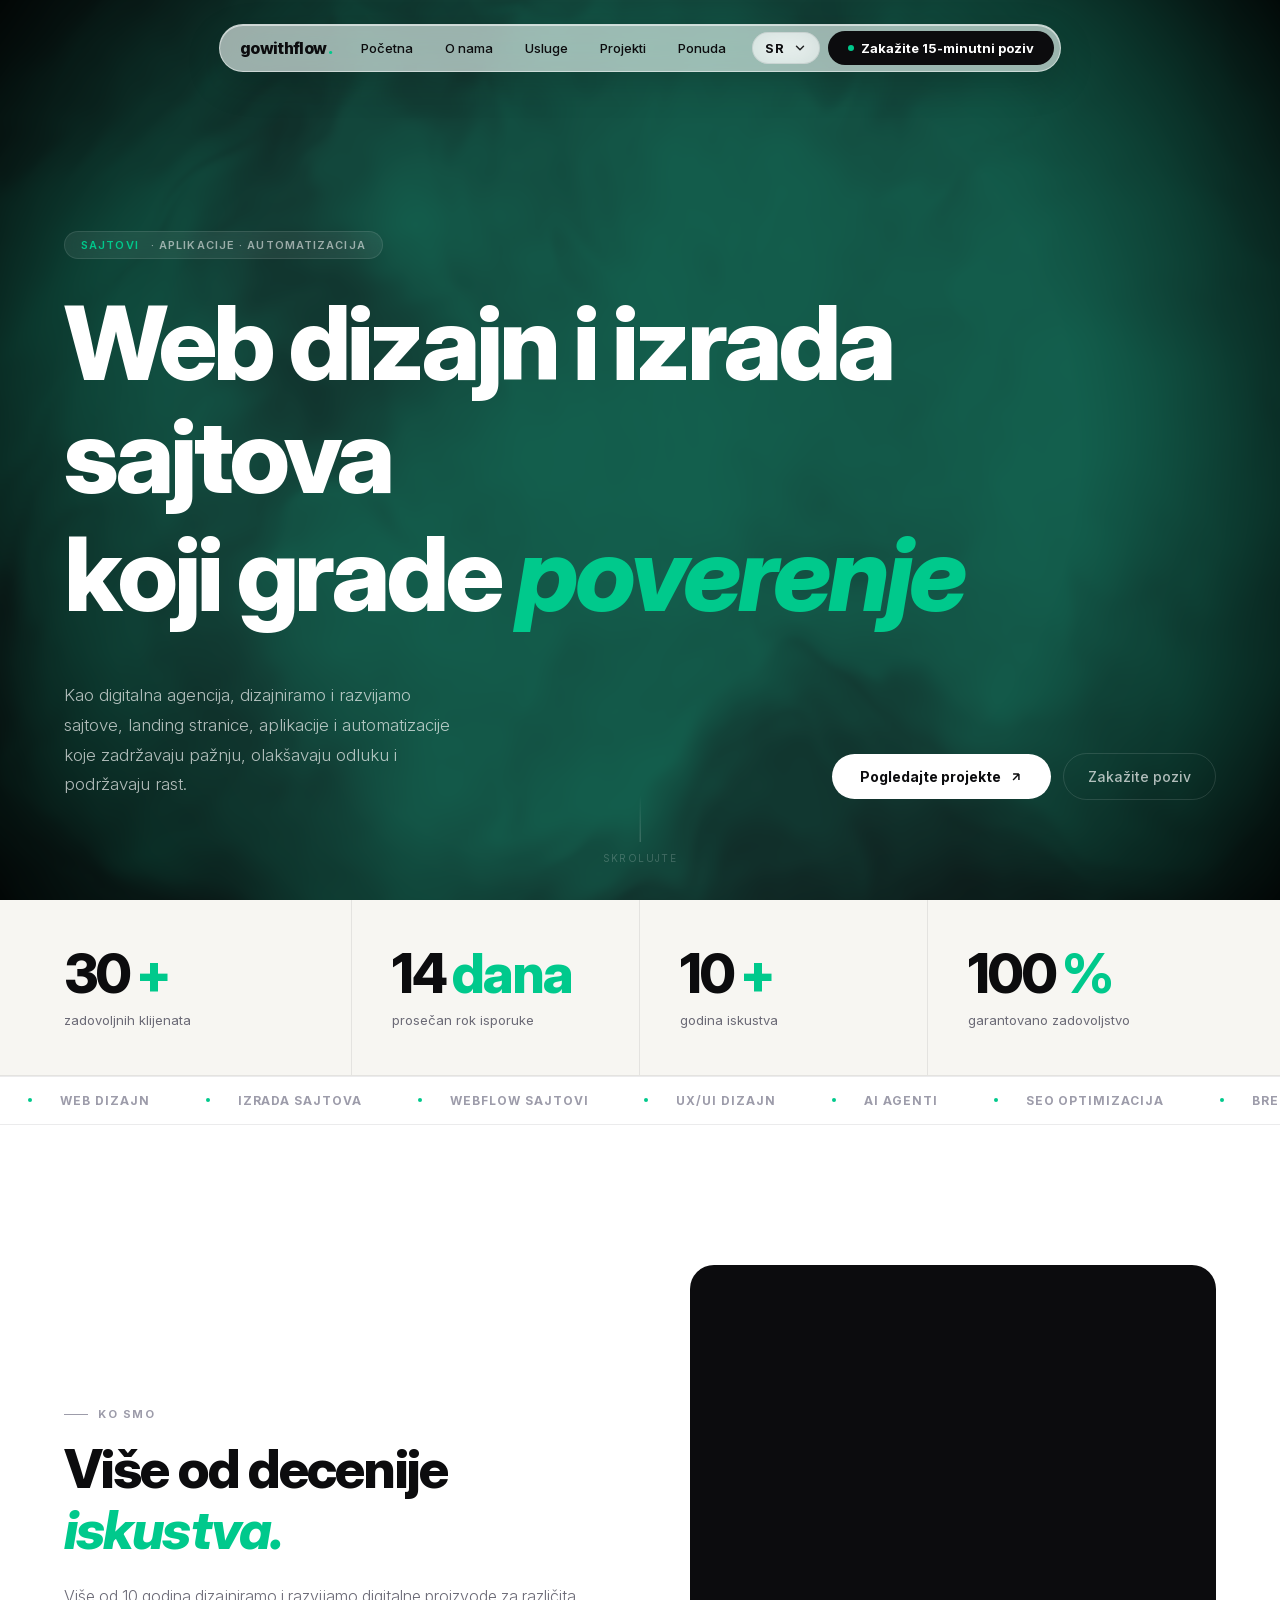
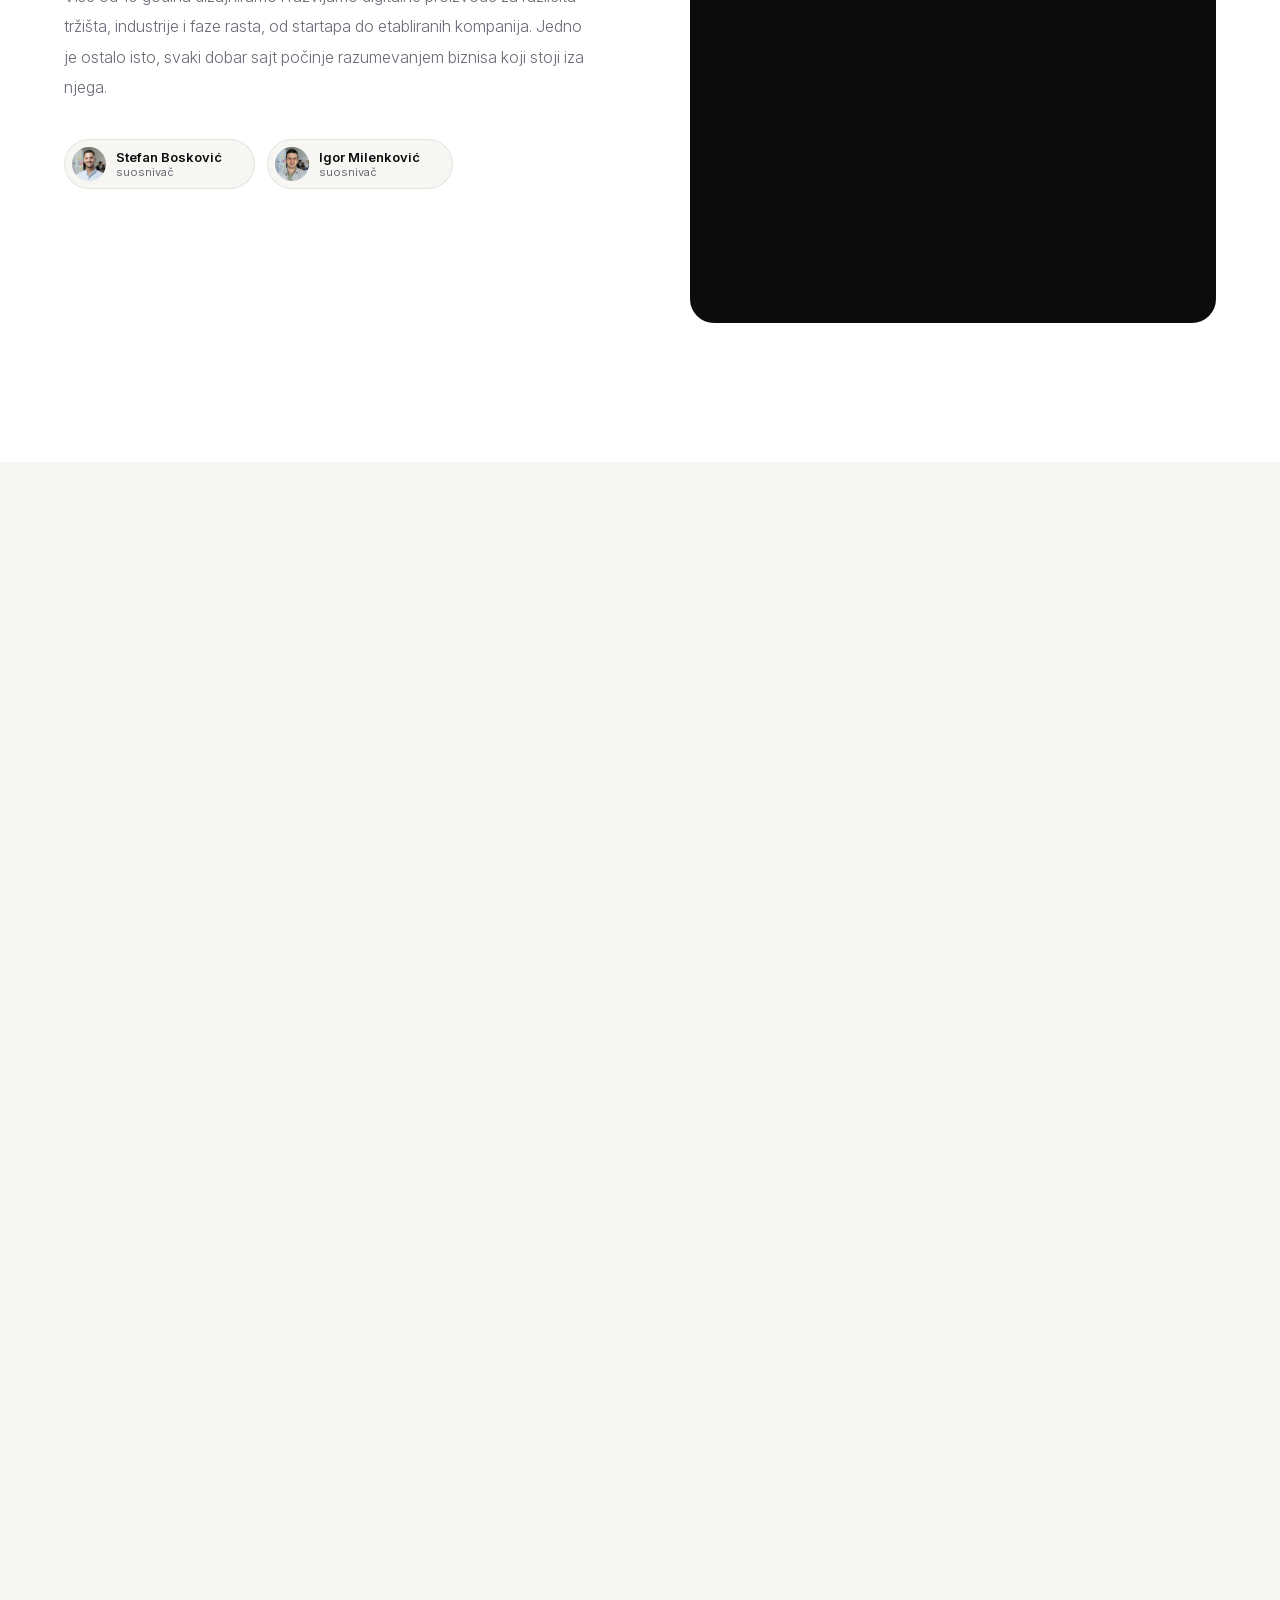
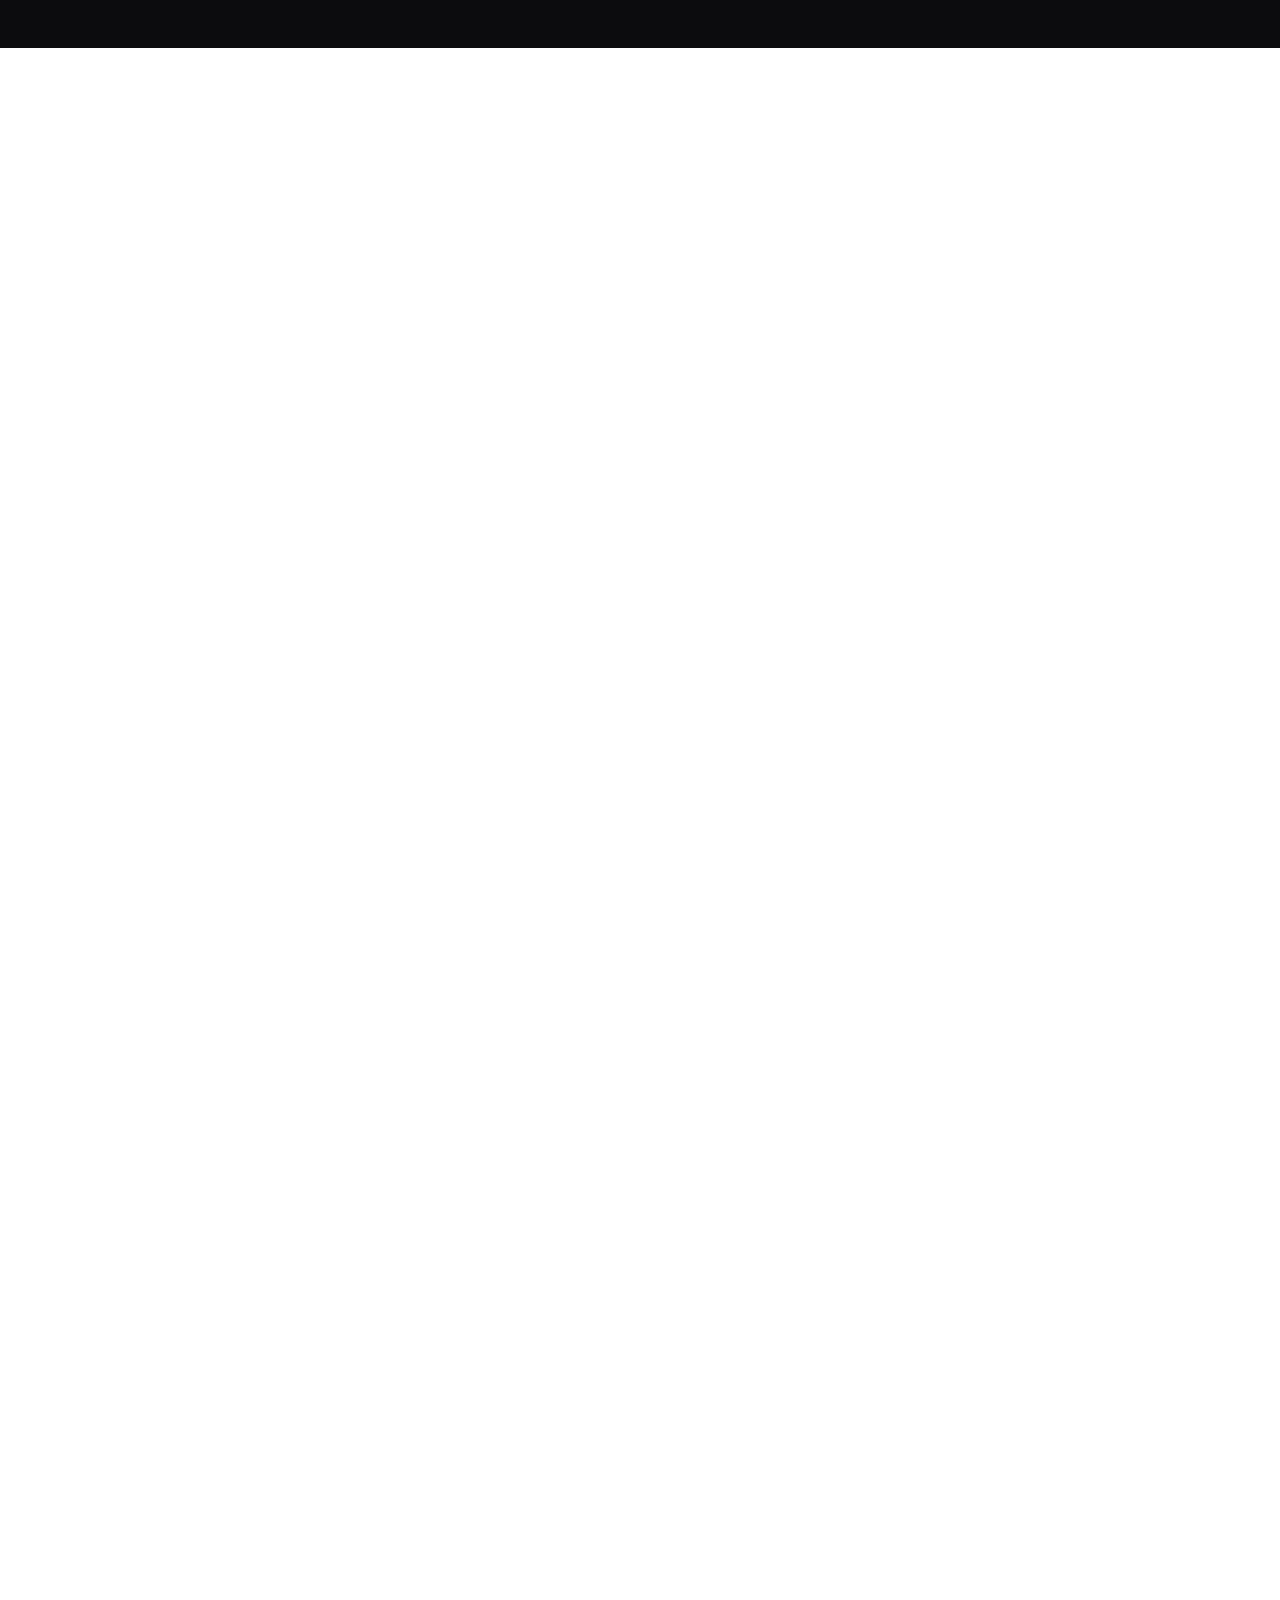
==== commit 8a7bd346: "refactor: Revise text across index and localized pages for improved clarity and engagement; enhance " ====
--- a/index.html
+++ b/index.html
@@ -170,7 +170,7 @@
 					<h2 class="hl2">Više od decenije <em>iskustva.</em></h2>
 					<p>
 						Više od 10 godina dizajniramo i razvijamo digitalne proizvode za različita tržišta, industrije i
-						faze rasta, od startapa do etabliranih kompanija. Jedno je ostalo isto: svaki dobar sajt počinje
+						faze rasta, od startapa do etabliranih kompanija. Jedno je ostalo isto, svaki dobar sajt počinje
 						razumevanjem biznisa koji stoji iza njega.
 					</p>
 					<div class="team-row">
@@ -259,8 +259,8 @@
 							</div>
 							<div class="sc-name">Izrada sajtova</div>
 							<div class="sc-desc">
-								Brzi, skalabilni sajtovi koji rastu zajedno sa vašim biznisom, uz dizajn i performanse
-								kao deo istog sistema.
+								Brzi, prilagodljivi sajtovi koji rastu zajedno sa vašim biznisom, gde dizajn i performanse
+								rade besprekorno zajedno.
 							</div>
 						</div>
 						<div class="sc-arr">
@@ -284,8 +284,8 @@
 							</div>
 							<div class="sc-name">UX/UI dizajn</div>
 							<div class="sc-desc">
-								Prvo struktura, pa vizuelni sloj: wireframe, klikabilni prototip, pa finalni interfejs.
-								Rezultat su jasnoća, doslednost i brže donošenje odluka.
+								Od početnih wireframe-ova do interaktivnih prototipova i doteranog dizajna interfejsa,
+								uz jasnoću, doslednost i efikasnije donošenje odluka.
 							</div>
 						</div>
 						<div class="sc-arr">
@@ -309,8 +309,8 @@
 							</div>
 							<div class="sc-name">SEO optimizacija</div>
 							<div class="sc-desc">
-								SEO je deo sajta od prvog dana, ne nešto što se dodaje kasnije: brzina, semantički HTML
-								i jasna hijerarhija sadržaja za stabilnu vidljivost.
+								SEO je integrisan od samog početka, bez naknadnog dodavanja: fokus na brzinu, semantički HTML
+								i jasnu hijerarhiju sadržaja za dugotrajnu vidljivost.
 							</div>
 						</div>
 						<div class="sc-arr">
@@ -332,8 +332,7 @@
 							</div>
 							<div class="sc-name">CMS integracija</div>
 							<div class="sc-desc">
-								Menjajte tekst, blog objave i ključne sekcije sami, bez oslanjanja na developera za
-								svaku manju izmenu.
+								Ažurirajte sadržaj ili blog objave sami, bez čekanja na svaku manju izmenu.
 							</div>
 						</div>
 						<div class="sc-arr">
@@ -426,7 +425,7 @@
 			<div class="mwrap ai-grid">
 				<div class="ai-text reveal-l">
 					<h2 class="ai-hl">
-						Premium web dizajn spolja, AI automatizacija iza scene.
+						Premium <em>web dizajn</em> spolja, <em>AI</em> <em>automatizacija</em> iza scene.
 					</h2>
 					<div class="proc-kicker kicker" style="margin-top: 22px">AI agenti i digitalni sistemi</div>
 					<p class="ai-body">
@@ -533,8 +532,8 @@
 						<div class="ps-n">KORAK 02</div>
 						<div class="ps-title">Dizajn i prototip</div>
 						<div class="ps-desc">
-							Vizuelni pravac, wireframe i klikabilni prototip. Potvrda pre razvoja znači manje
-							iznenađenja kasnije.
+							Od početnih wireframe-ova do interaktivnih prototipova i doteranog dizajna interfejsa,
+							uz jasnoću, doslednost i efikasnije donošenje odluka.
 						</div>
 					</div>
 					<div class="ps" data-n="3">
@@ -736,8 +735,7 @@
 							Imate <em>projekat</em> na umu?
 						</h3>
 						<p class="wct-sub">
-							Kratak poziv da uskladimo ciljeve i prioritete i proverimo da li smo pravi izbor. Bez
-							pritiska, samo jasni sledeći koraci.
+							Kratak poziv da uskladimo ciljeve i prioritete i proverimo da li smo pravi izbor.
 						</p>
 					</div>
 					<div class="rings">
@@ -768,16 +766,17 @@
 					<div class="testi-grid">
 						<article class="tcard tcard-kpi tcard-kpi-main">
 							<p class="tbody">
-								Komunikacija je bila direktna, a rokovi realni. Prvi put je naš sajt objasnio proizvod
-								tačno onako kako ga i mi vidimo.
+								Komunikacija je bila direktna, a rokovi realni. Posebno nam se svidelo kako je landing
+								uređen tako da se AI proizvod razume u par sekundi.
 							</p>
 							<div class="tauthor">
 								<div class="ta-av" style="background: linear-gradient(135deg, #7c3aed, #2563eb)">
-									<img class="ta-av-img" src="https://i.pravatar.cc/80?img=12"
-										 alt="Test AI Models avatar" loading="lazy" decoding="async" />
+									<img class="ta-av-img" src="./assets/1770282732701-29443329-2e26-4e24-a7ac-939c9fd41a50.png"
+										 alt="Test AI Models - Marko Milojkovic avatar"
+										 loading="lazy" decoding="async" />
 								</div>
 								<div>
-									<div class="ta-name">Luka Stanković</div>
+									<div class="ta-name">Marko Milojkovic</div>
 									<div class="ta-role">Test AI Models</div>
 								</div>
 							</div>
@@ -785,16 +784,17 @@
 
 						<article class="tcard tcard-kpi tcard-kpi-secondary tcard-top-right">
 							<p class="tbody">
-								Trebalo nam je da sajt izgleda ozbiljno, a ne kao generički template. Koncept je ostao
-								dosledan od prvog kadra do poslednjih motion detalja.
+								Trebalo nam je da sajt izgleda ozbiljno i da prezentuje naš rad bez šablona. Od početnog
+								koncepata do poslednjih motion detalja, sve je ostalo dosledno i pregledno.
 							</p>
 							<div class="tauthor">
 								<div class="ta-av" style="background: linear-gradient(135deg, #00c98c, #2563eb)">
-									<img class="ta-av-img" src="https://i.pravatar.cc/80?img=32" alt="Dice Media avatar"
+									<img class="ta-av-img" src="./assets/Screenshot_2026-04-03_at_9.45.53-6fc9e201-13ad-4370-883f-389d55d51416.png"
+										 alt="Dice Media - Aleksandar Andric avatar"
 										 loading="lazy" decoding="async" />
 								</div>
 								<div>
-									<div class="ta-name">Mina Jovanović</div>
+									<div class="ta-name">Aleksandar Andric</div>
 									<div class="ta-role">Dice Media</div>
 								</div>
 							</div>
@@ -802,16 +802,17 @@
 
 						<article class="tcard tcard-mini tcard-bottom-left">
 							<p class="tbody">
-								U modi su fotografija i tipografija sve. Dobili smo online prodavnicu koja zaista deluje
-								kao naš brend.
+								U modi su fotografija i tipografija sve. Umesto klasične online prodavnice, dobili smo
+								sajt koji predstavlja naše radionice šivenja i usluge po meri — jasno i bez konfuzije.
 							</p>
 							<div class="tauthor">
 								<div class="ta-av" style="background: rgba(12, 12, 14, 0.15)">
-									<img class="ta-av-img" src="https://i.pravatar.cc/80?img=47"
-										 alt="RE Official avatar" loading="lazy" decoding="async" />
+									<img class="ta-av-img"
+										 src="./assets/Screenshot_2026-04-03_at_9.45.11-e9507088-73e9-4434-9401-c051b47a186d.png"
+										 alt="RE Official - Tijana Djuric avatar" loading="lazy" decoding="async" />
 								</div>
 								<div>
-									<div class="ta-name">Nikola Pavlović</div>
+									<div class="ta-name">Tijana Djuric</div>
 									<div class="ta-role">RE Official</div>
 								</div>
 							</div>
@@ -819,16 +820,18 @@
 
 						<article class="tcard tcard-mini tcard-bottom-right tcard-dark">
 							<p class="tbody">
-								Gosti odmah razumeju šta nudimo i kako smeštaj izgleda. Manje ponovljenih poziva,
-								jasnije rezervacije.
+								Gosti odmah razumeju šta nudimo i kako smeštaj izgleda. Manje je ponovljenih pitanja,
+								a rezervacije stižu konkretnije — baš kao što smo želeli.
 							</p>
 							<div class="tauthor">
 								<div class="ta-av" style="background: rgba(12, 12, 14, 0.15)">
-									<img class="ta-av-img" src="https://i.pravatar.cc/80?img=15"
-										 alt="Brvnare Janković avatar" loading="lazy" decoding="async" />
+									<img class="ta-av-img"
+										 src="./assets/Screenshot_2026-04-03_at_9.47.39-0d3eed55-2468-4b9d-9374-1c3ee8071df2.png"
+										 alt="Brvnare Janković - Mihailo Milenkovic avatar" loading="lazy"
+										 decoding="async" />
 								</div>
 								<div>
-									<div class="ta-name">Jelena Marković</div>
+									<div class="ta-name">Mihailo Milenkovic</div>
 									<div class="ta-role">Brvnare Janković</div>
 								</div>
 							</div>
@@ -1071,7 +1074,7 @@
 								<div class="talk-body">
 									<p>
 										Da. Podešavamo CMS tako da možete da ažurirate blog objave, članove tima,
-										portfolio stavke i većinu sekcija bez podrške developera.
+										portfolio stavke i većinu sekcija bez čekanja na svaku manju izmenu.
 									</p>
 								</div>
 							</div>
@@ -1092,8 +1095,8 @@
 								</div>
 								<div class="talk-body">
 									<p>
-										Da. Semantički HTML, strukturirani podaci gde imaju smisla i brzo učitavanje deo
-										su naše tehničke osnove od prvog dana.
+										Da. Brzina, semantički HTML i jasna hijerarhija sadržaja, uz strukturirane podatke gde
+										ima smisla, deo su naših tehničkih osnova od samog početka, za dugotrajnu vidljivost.
 									</p>
 								</div>
 							</div>
--- a/assets/css/main.css
+++ b/assets/css/main.css
@@ -1365,6 +1365,7 @@
 /* AI canvas visual */
 .ai-visual {
 	position: relative;
+	min-width: 0;
 }
 
 .ai-float-card {
@@ -1894,7 +1895,7 @@
 	}
 
 	.contact-calendly iframe {
-		height: 640px;
+		height: 775px !important;
 	}
 
 	/* Keep AI terminal area stable to avoid content jump. */
@@ -1904,6 +1905,22 @@
 
 	.at-body {
 		min-height: 96px;
+	}
+
+	/* Long typed lines must wrap instead of overflowing the viewport */
+	.at-cmd,
+	.at-out {
+		flex: 1 1 0;
+		min-width: 0;
+		white-space: normal;
+		overflow: visible;
+		text-overflow: unset;
+		overflow-wrap: anywhere;
+		word-break: break-word;
+	}
+
+	.at-line.at-res .at-out {
+		flex-basis: 100%;
 	}
 }
 
@@ -3152,7 +3169,7 @@
 
 .contact-calendly iframe {
 	width: 100%;
-	height: 760px;
+	height: 920px;
 	border: 0;
 	display: block;
 	background: transparent;
@@ -3323,6 +3340,8 @@
 	aspect-ratio: auto;
 	background: transparent;
 	flex-shrink: 0;
+	min-width: 0;
+	max-width: 100%;
 }
 
 .ai-terminal {
@@ -3333,6 +3352,9 @@
 	border-radius: 12px;
 	overflow: hidden;
 	font-family: monospace;
+	min-width: 0;
+	max-width: 100%;
+	box-sizing: border-box;
 }
 
 .at-bar {
@@ -3374,6 +3396,7 @@
 	flex-direction: column;
 	gap: 3px;
 	min-height: 108px;
+	min-width: 0;
 }
 
 .at-line {
@@ -3382,6 +3405,7 @@
 	gap: 7px;
 	font-size: 11px;
 	line-height: 1.5;
+	min-width: 0;
 }
 
 .at-prompt {
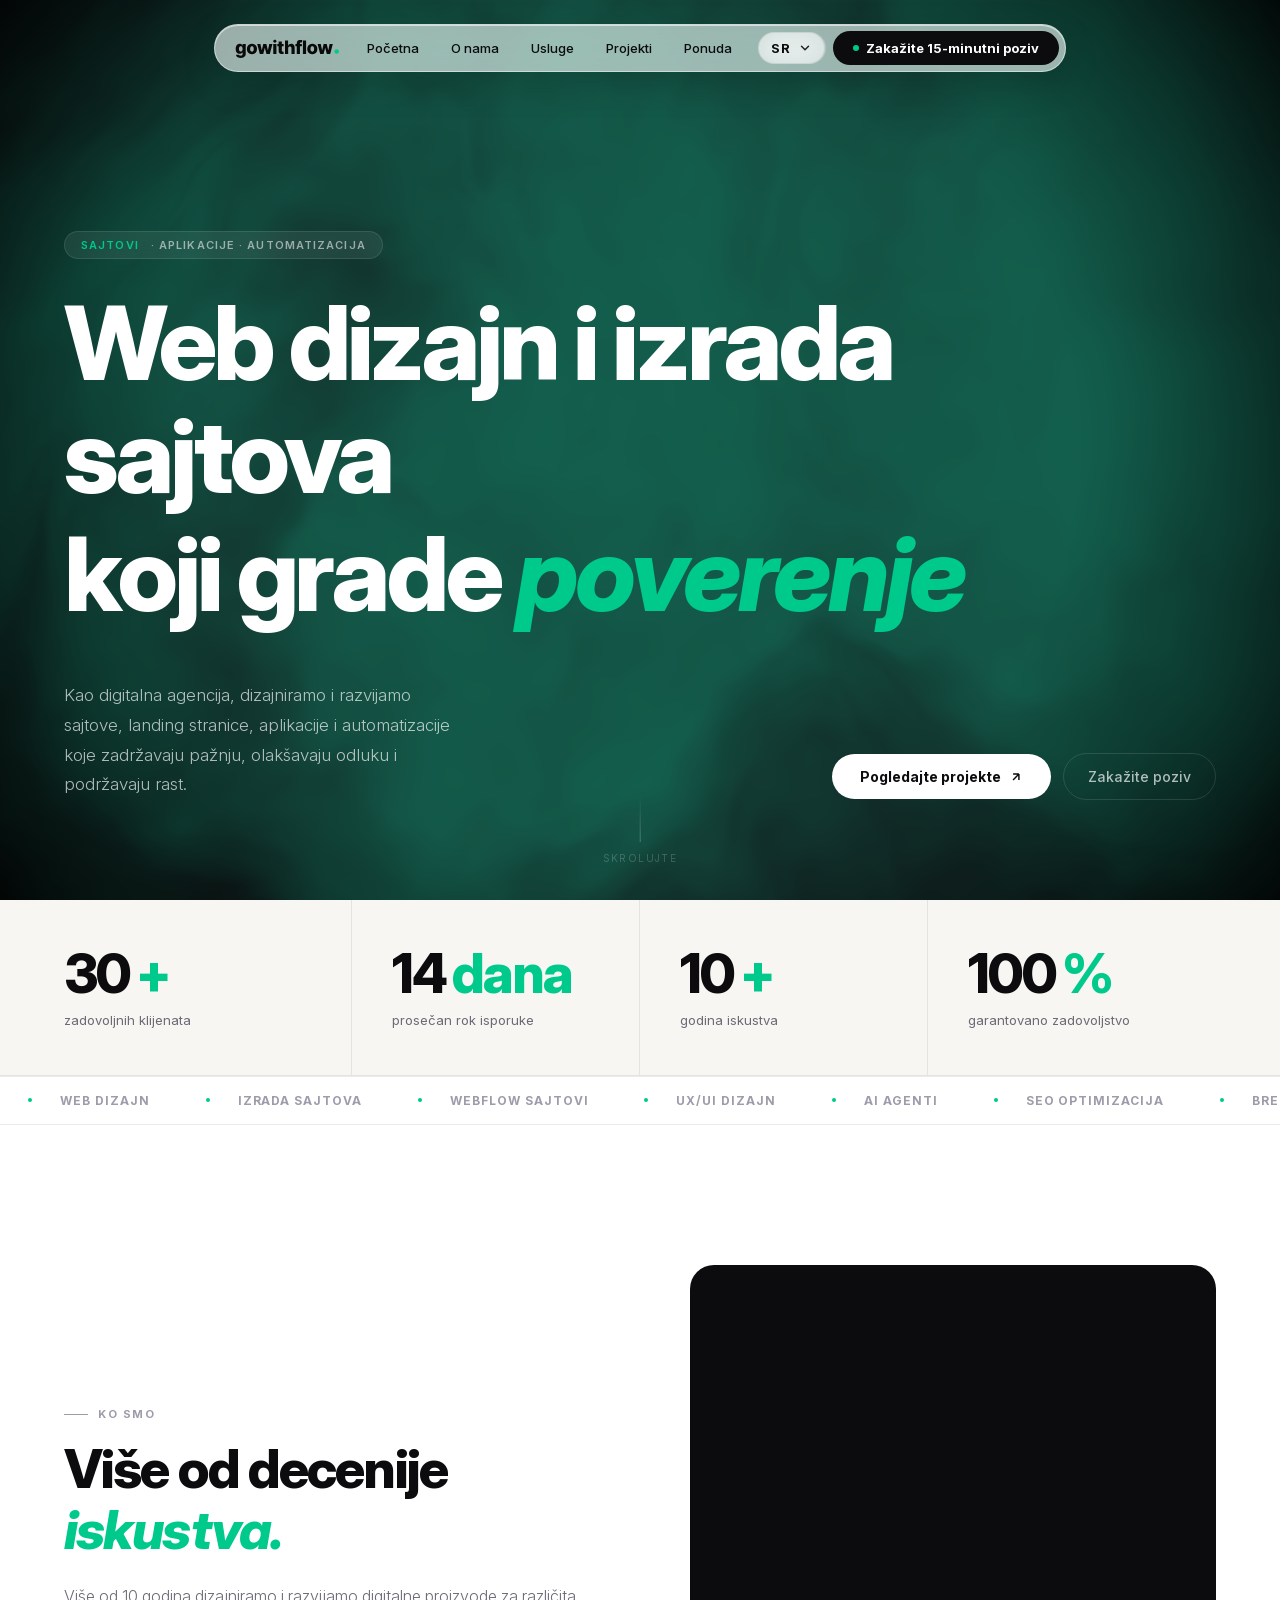
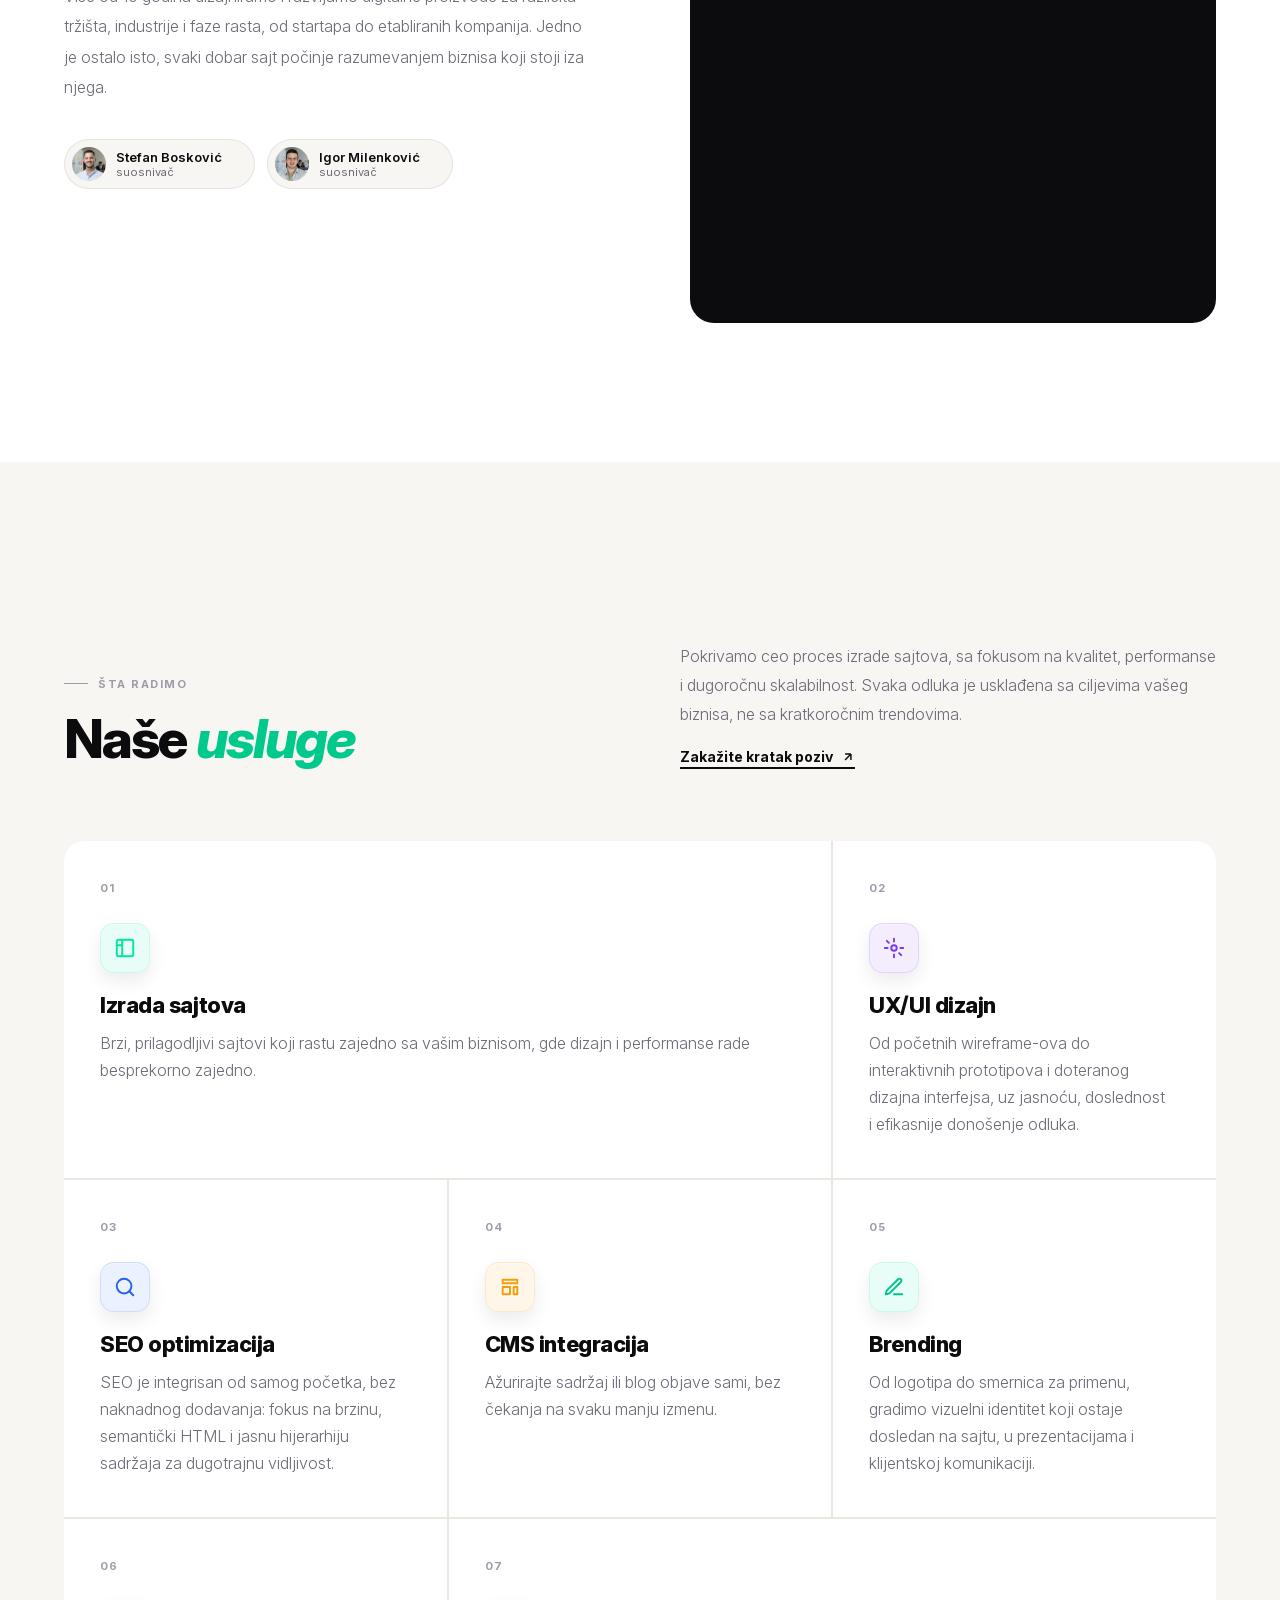
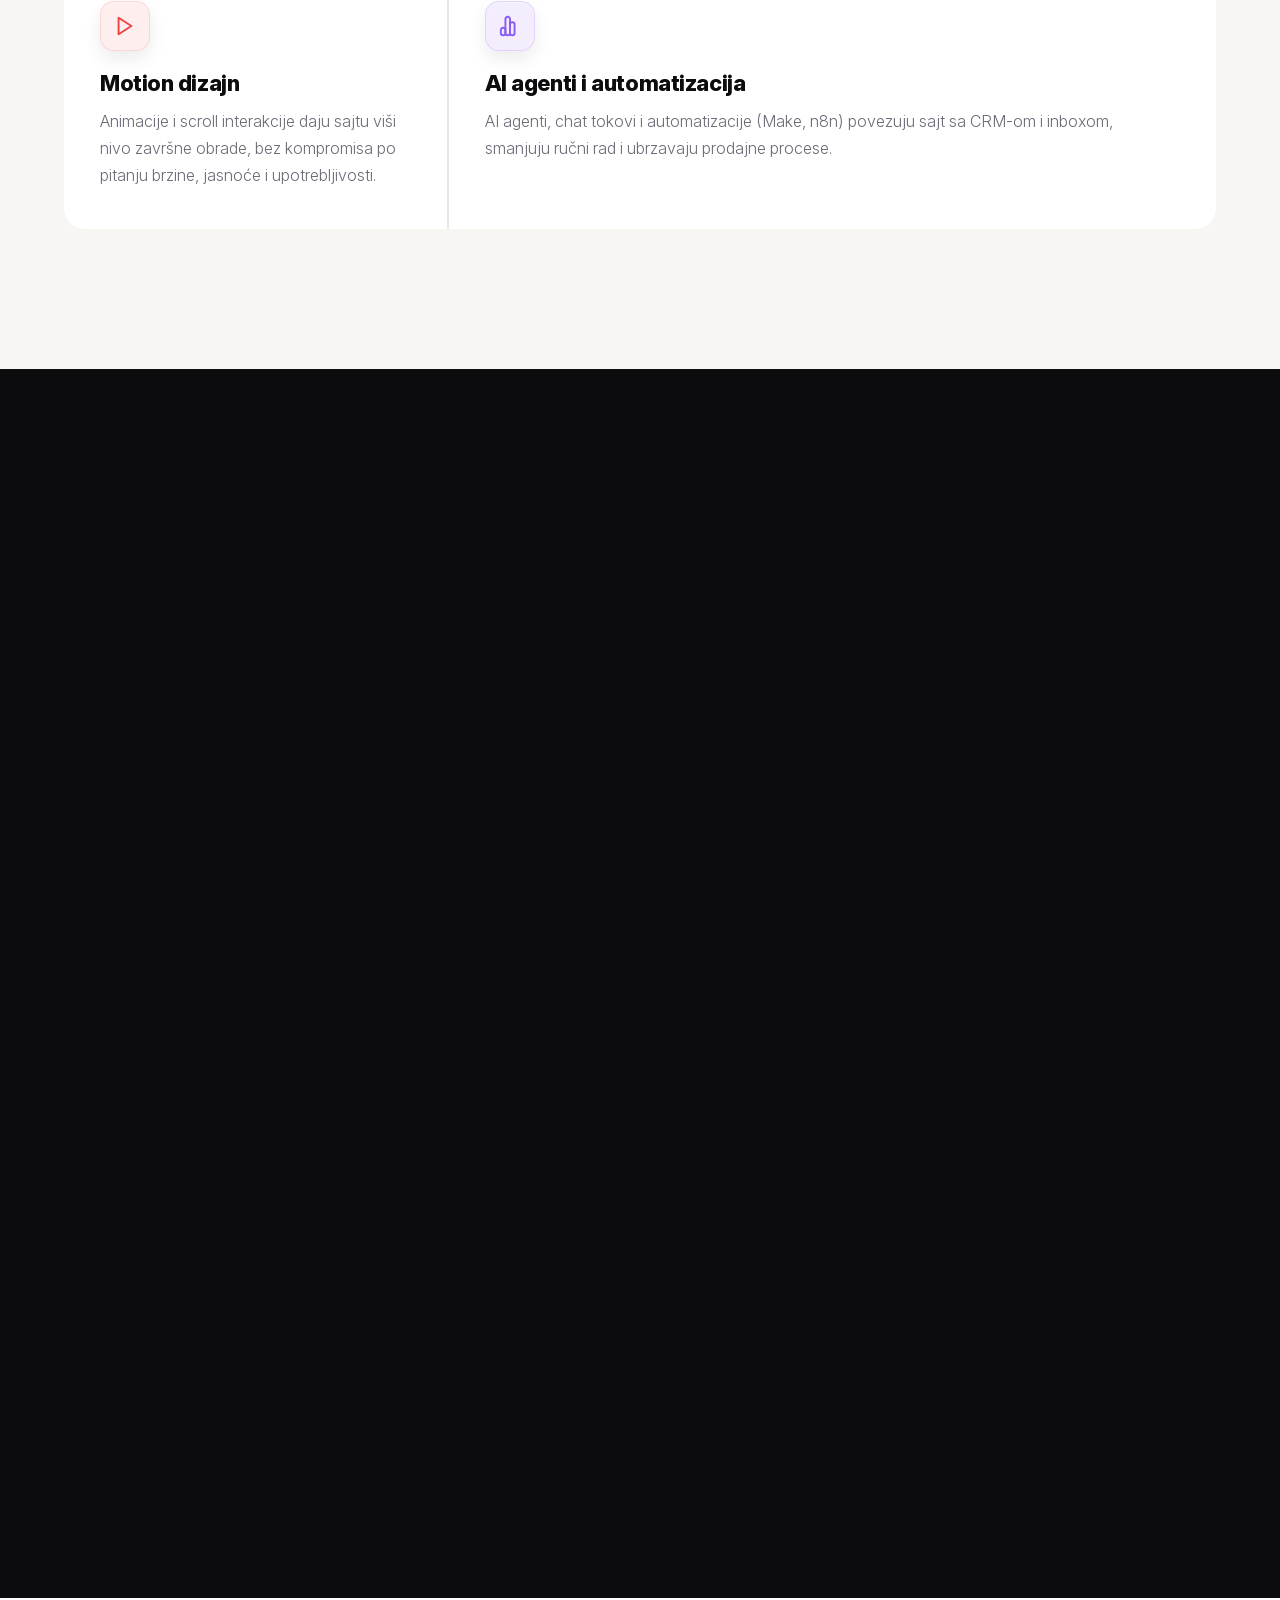
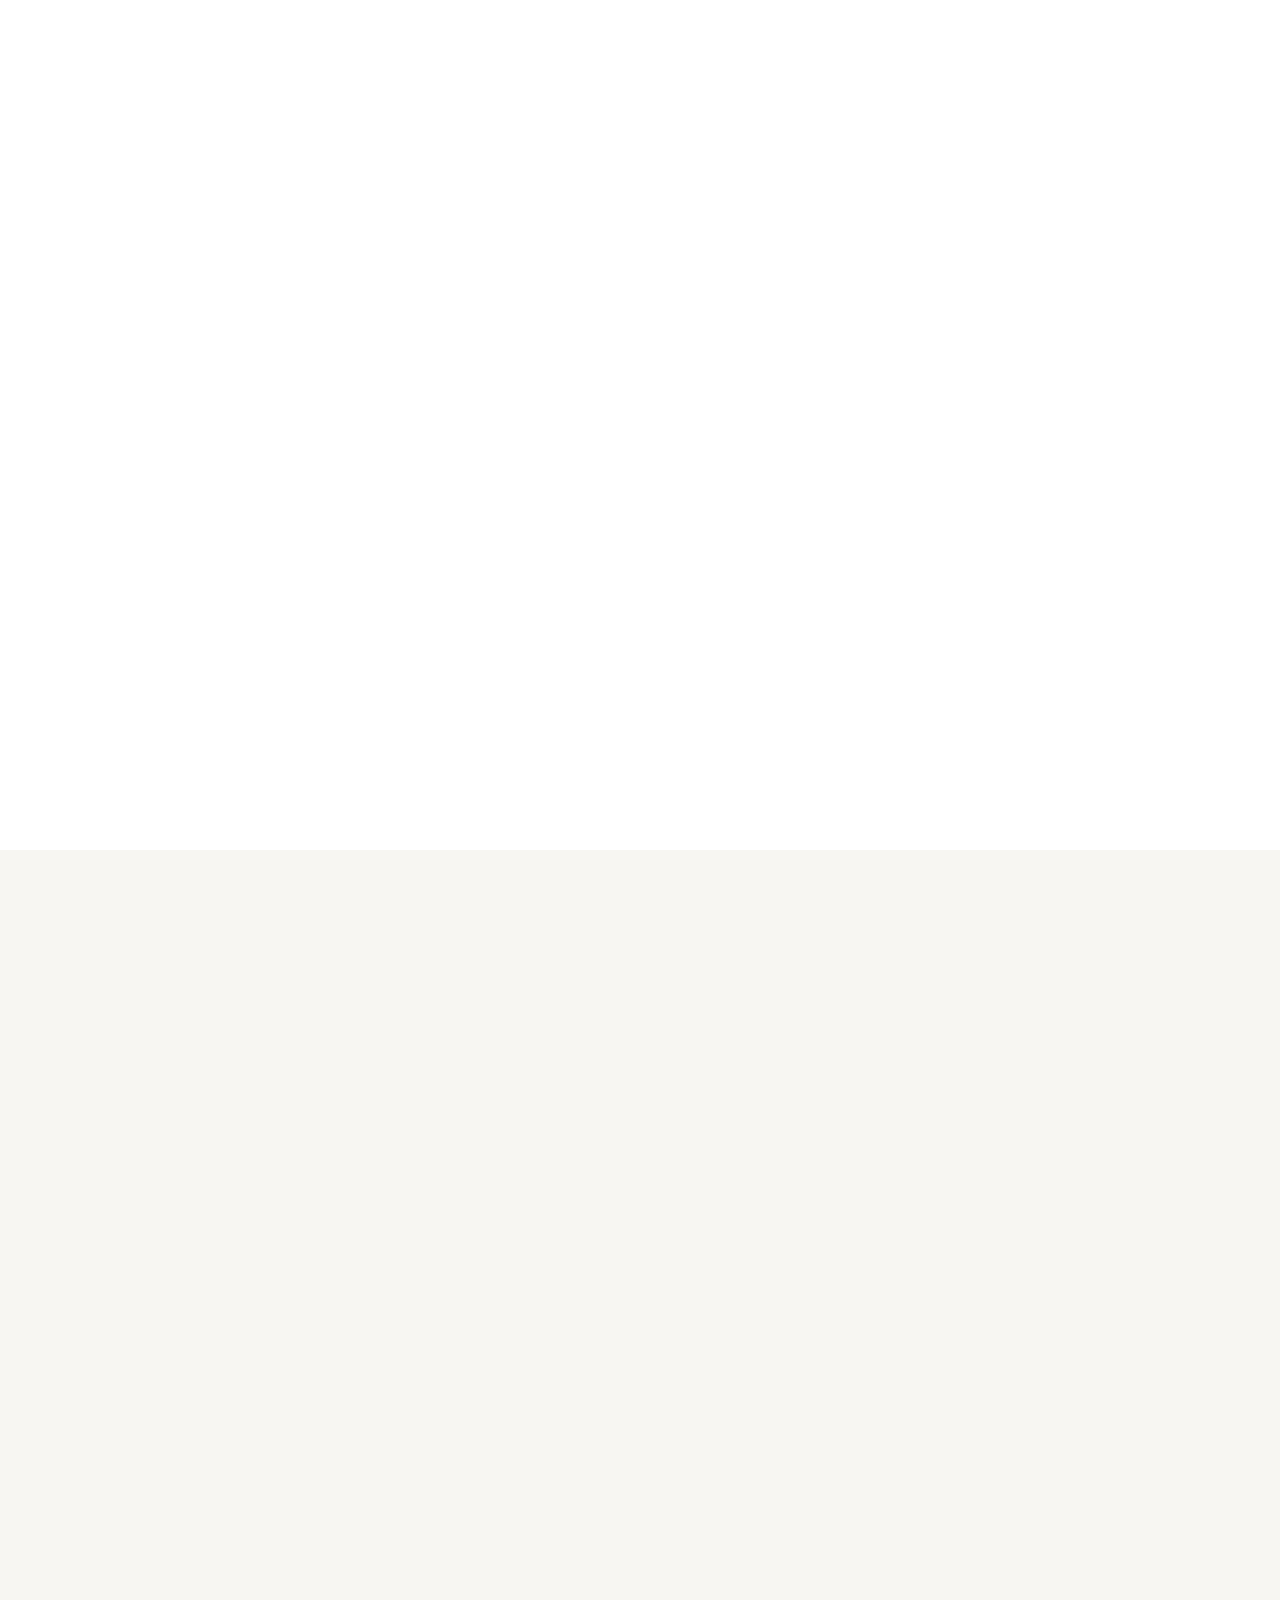
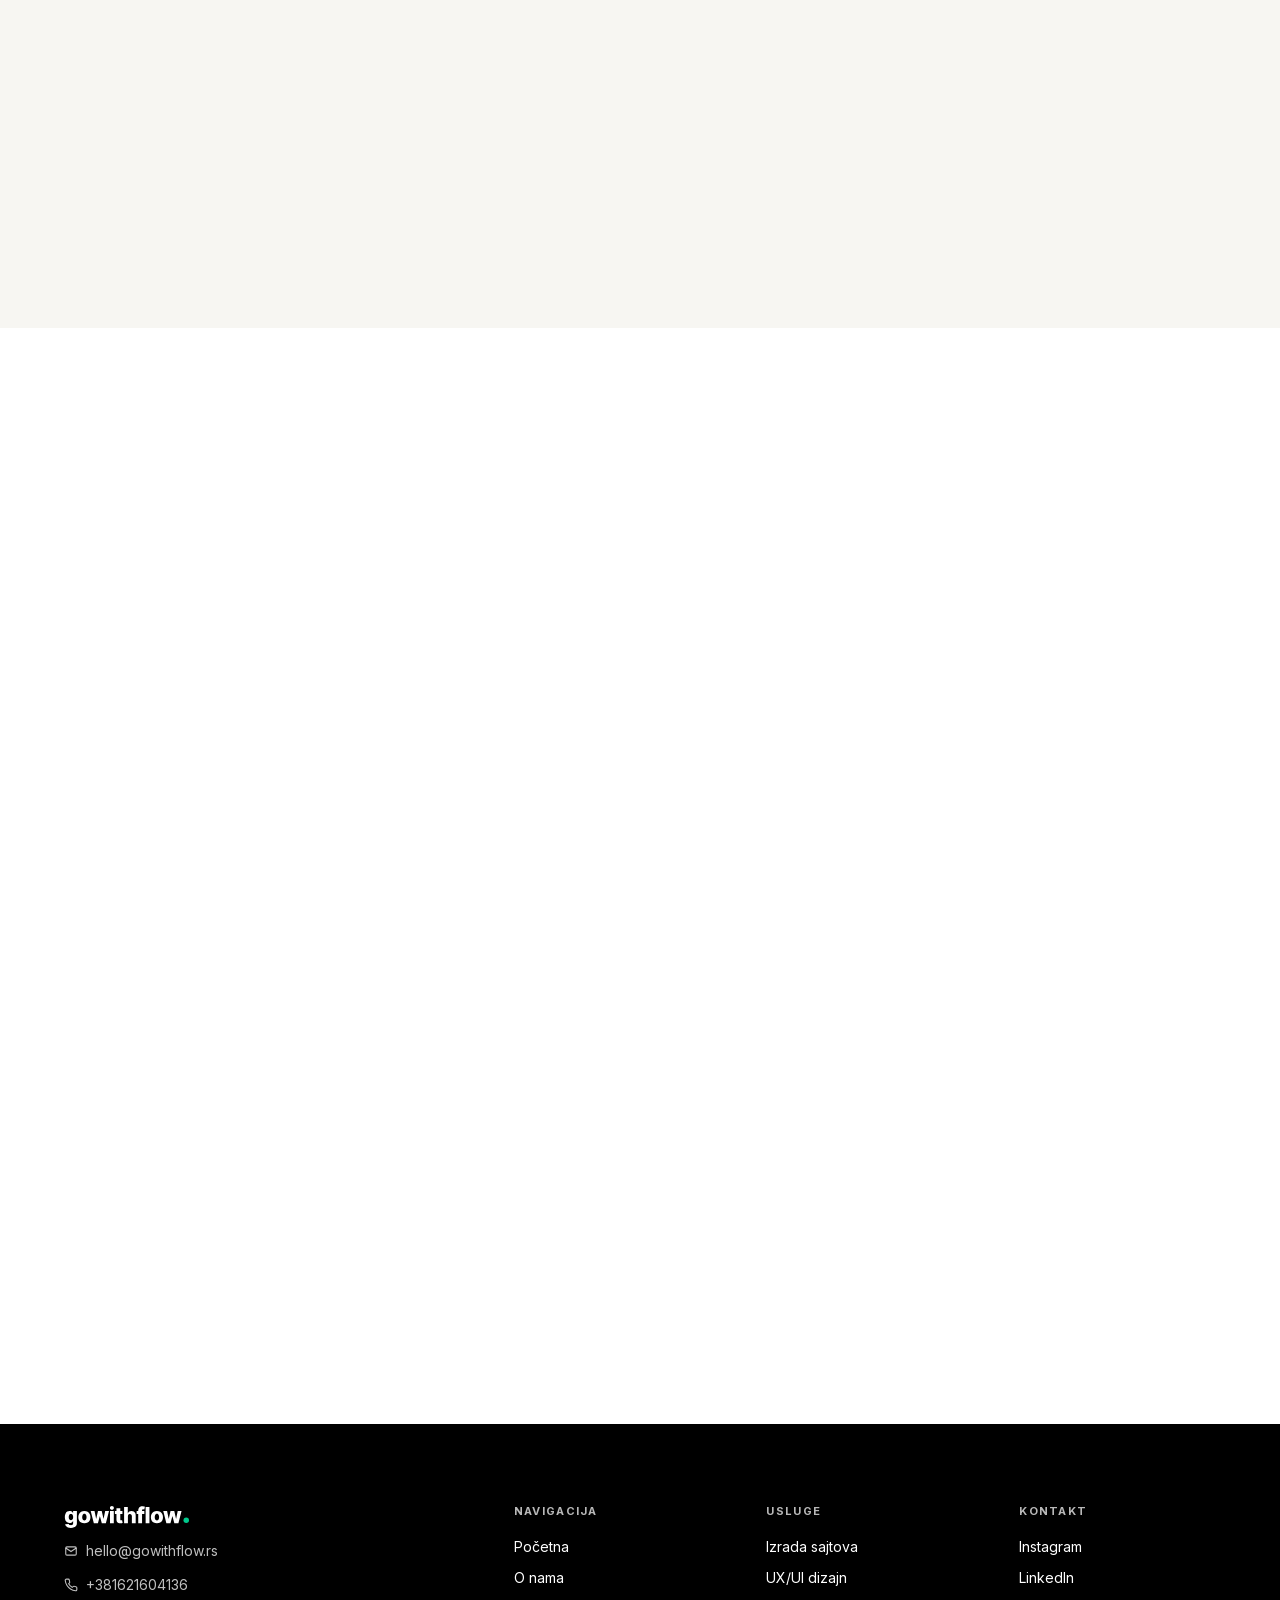
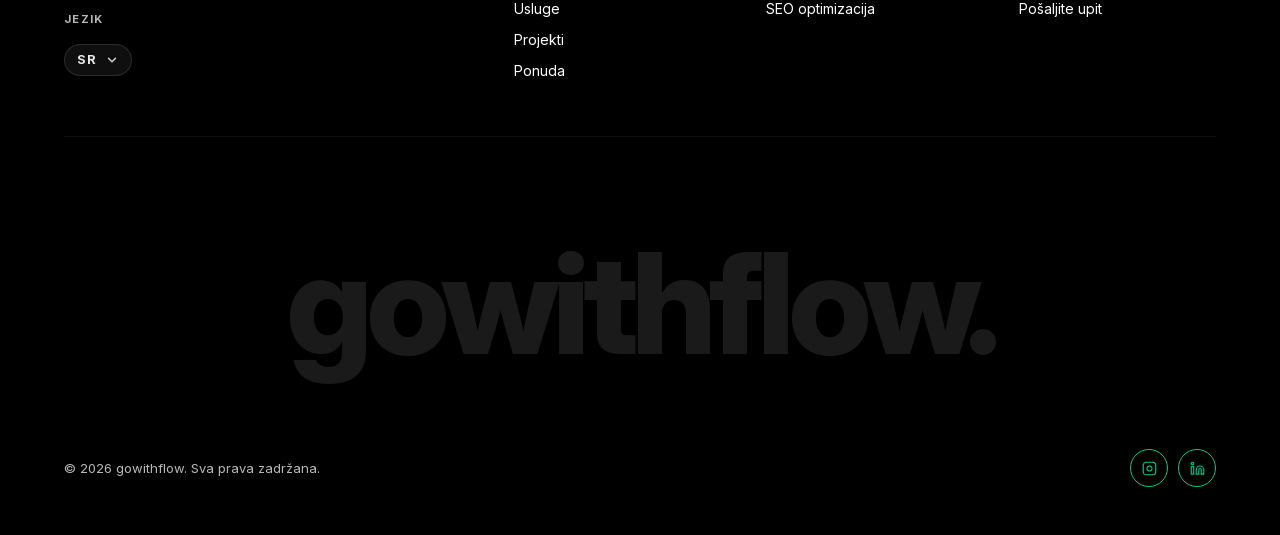
==== commit 8ad48c60: "refactor: Replace text logos with image logos on contact and index pages for improved visual consist" ====
--- a/index.html
+++ b/index.html
@@ -35,7 +35,9 @@
 		<!-- FLOATING PILL NAV -->
 		<div class="nav-wrap">
 			<nav id="nav">
-				<a href="#hero" class="nav-logo">gowithflow<span>.</span></a>
+				<a href="#hero" class="nav-logo">
+					<img src="./assets/logo-black.svg" alt="gowithflow" class="nav-logo-img" />
+				</a>
 				<button class="nav-toggle" id="nav-toggle" aria-label="Open menu" aria-expanded="false"
 						aria-controls="nav-links">
 					<span></span><span></span><span></span>
@@ -1155,7 +1157,9 @@
 		<footer class="site-footer">
 			<div class="foot-top">
 				<div>
-					<a href="#hero" class="fl-logo">gowithflow<span>.</span></a>
+					<a href="#hero" class="fl-logo">
+						<img src="./assets/logo-white.svg" alt="gowithflow" class="fl-logo-img" />
+					</a>
 					<p class="fl-mail">
 						<a href="mailto:hello@gowithflow.rs">
 							<svg viewBox="0 0 24 24" aria-hidden="true">
--- a/assets/css/main.css
+++ b/assets/css/main.css
@@ -193,6 +193,12 @@
 	white-space: nowrap;
 }
 
+.nav-logo-img {
+	display: block;
+	height: 20px;
+	width: auto;
+}
+
 .nav-logo span {
 	color: var(--green);
 	font-style: normal;
@@ -3202,6 +3208,12 @@
 	margin-bottom: 14px;
 }
 
+.fl-logo-img {
+	display: block;
+	height: 24px;
+	width: auto;
+}
+
 .fl-logo span {
 	color: var(--green);
 	font-style: normal;
@@ -4633,6 +4645,10 @@
 	.nav-logo {
 		font-size: 14px;
 		font-weight: 800;
+	}
+
+	.nav-logo-img {
+		height: 18px;
 	}
 
 	.nav-toggle {
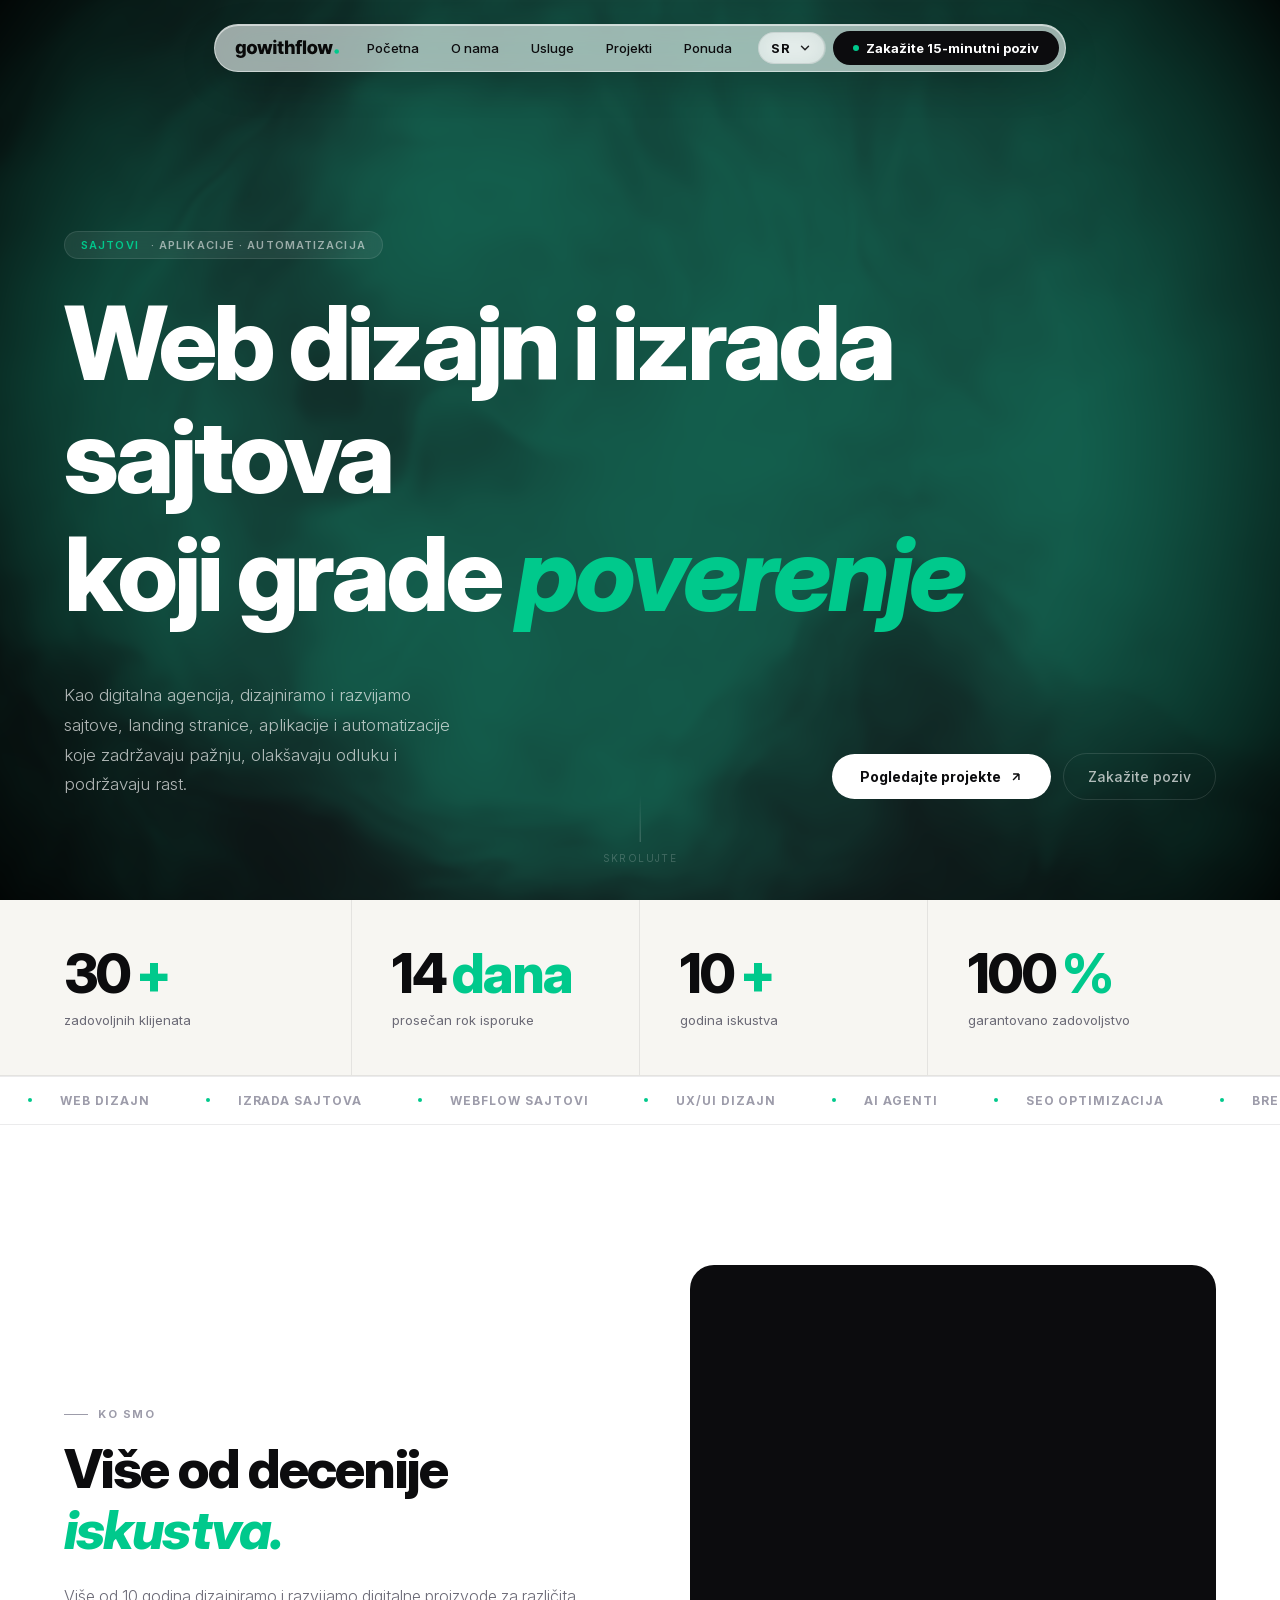
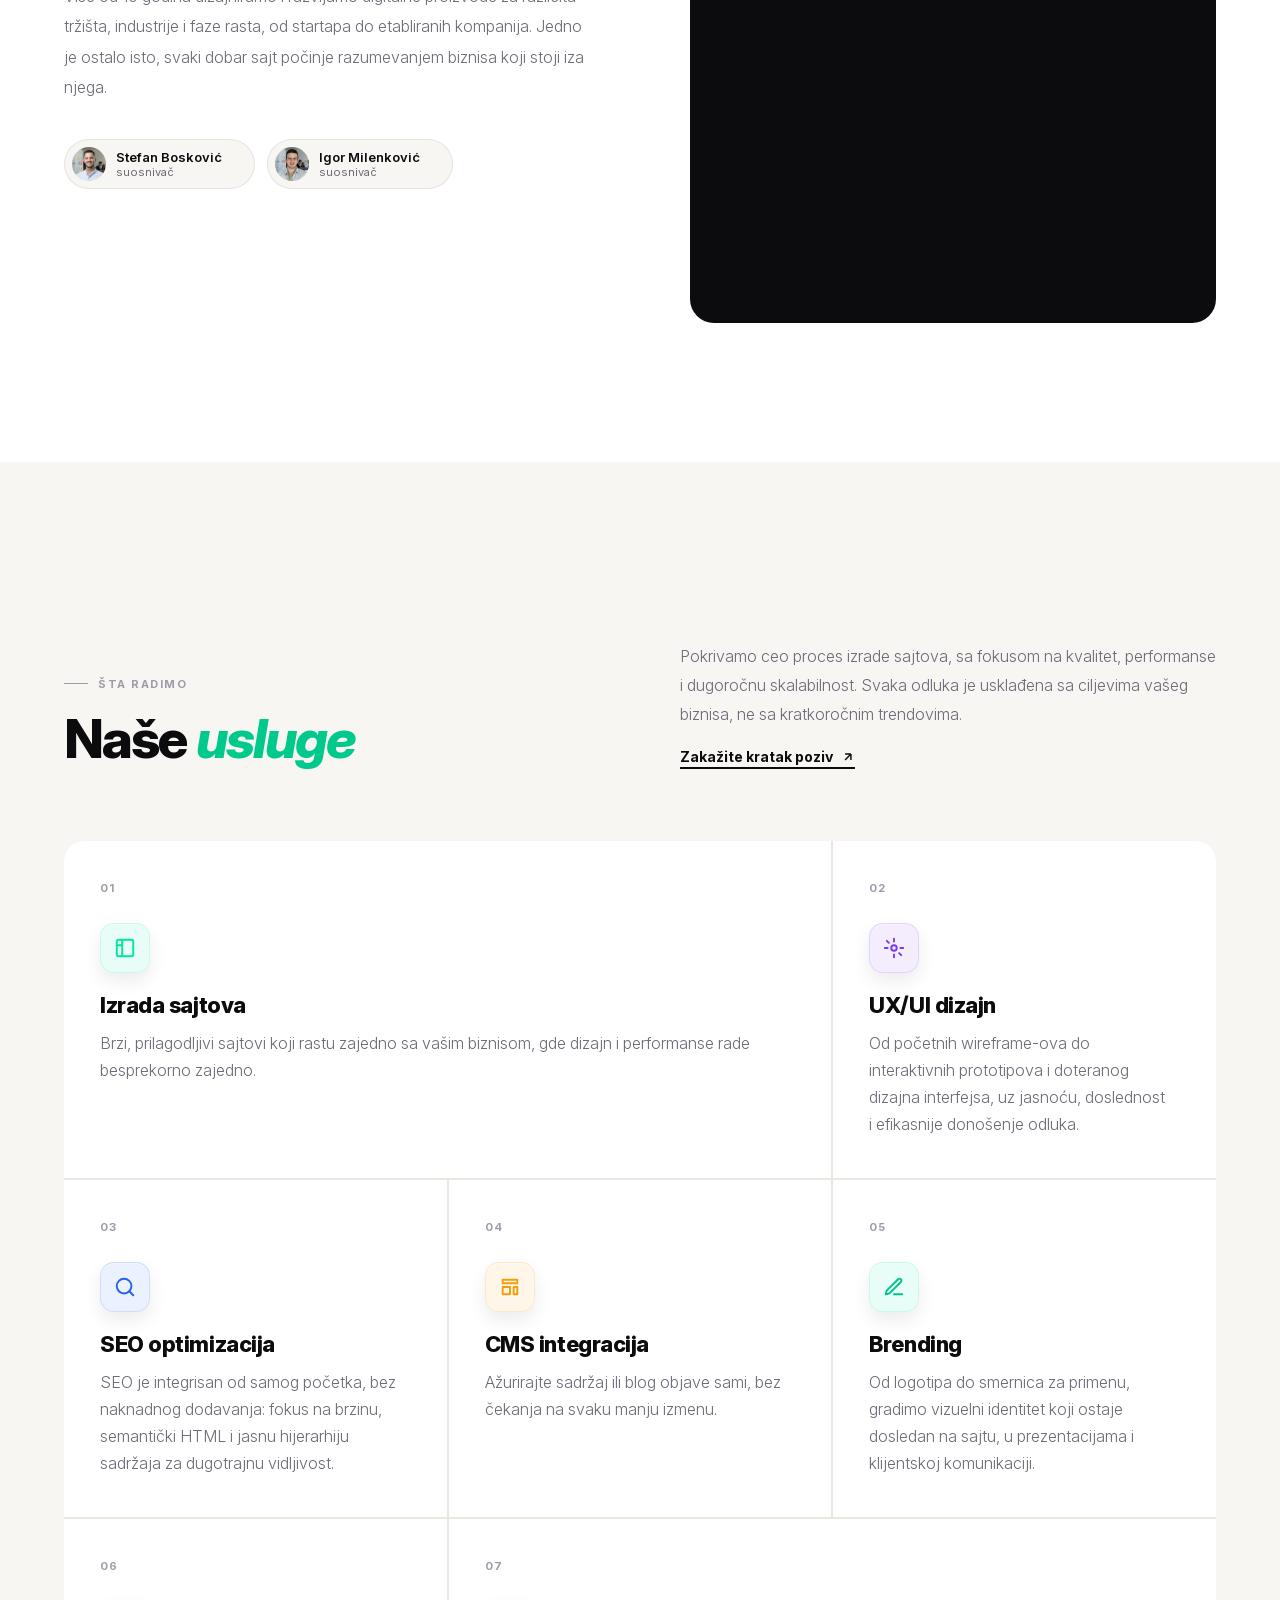
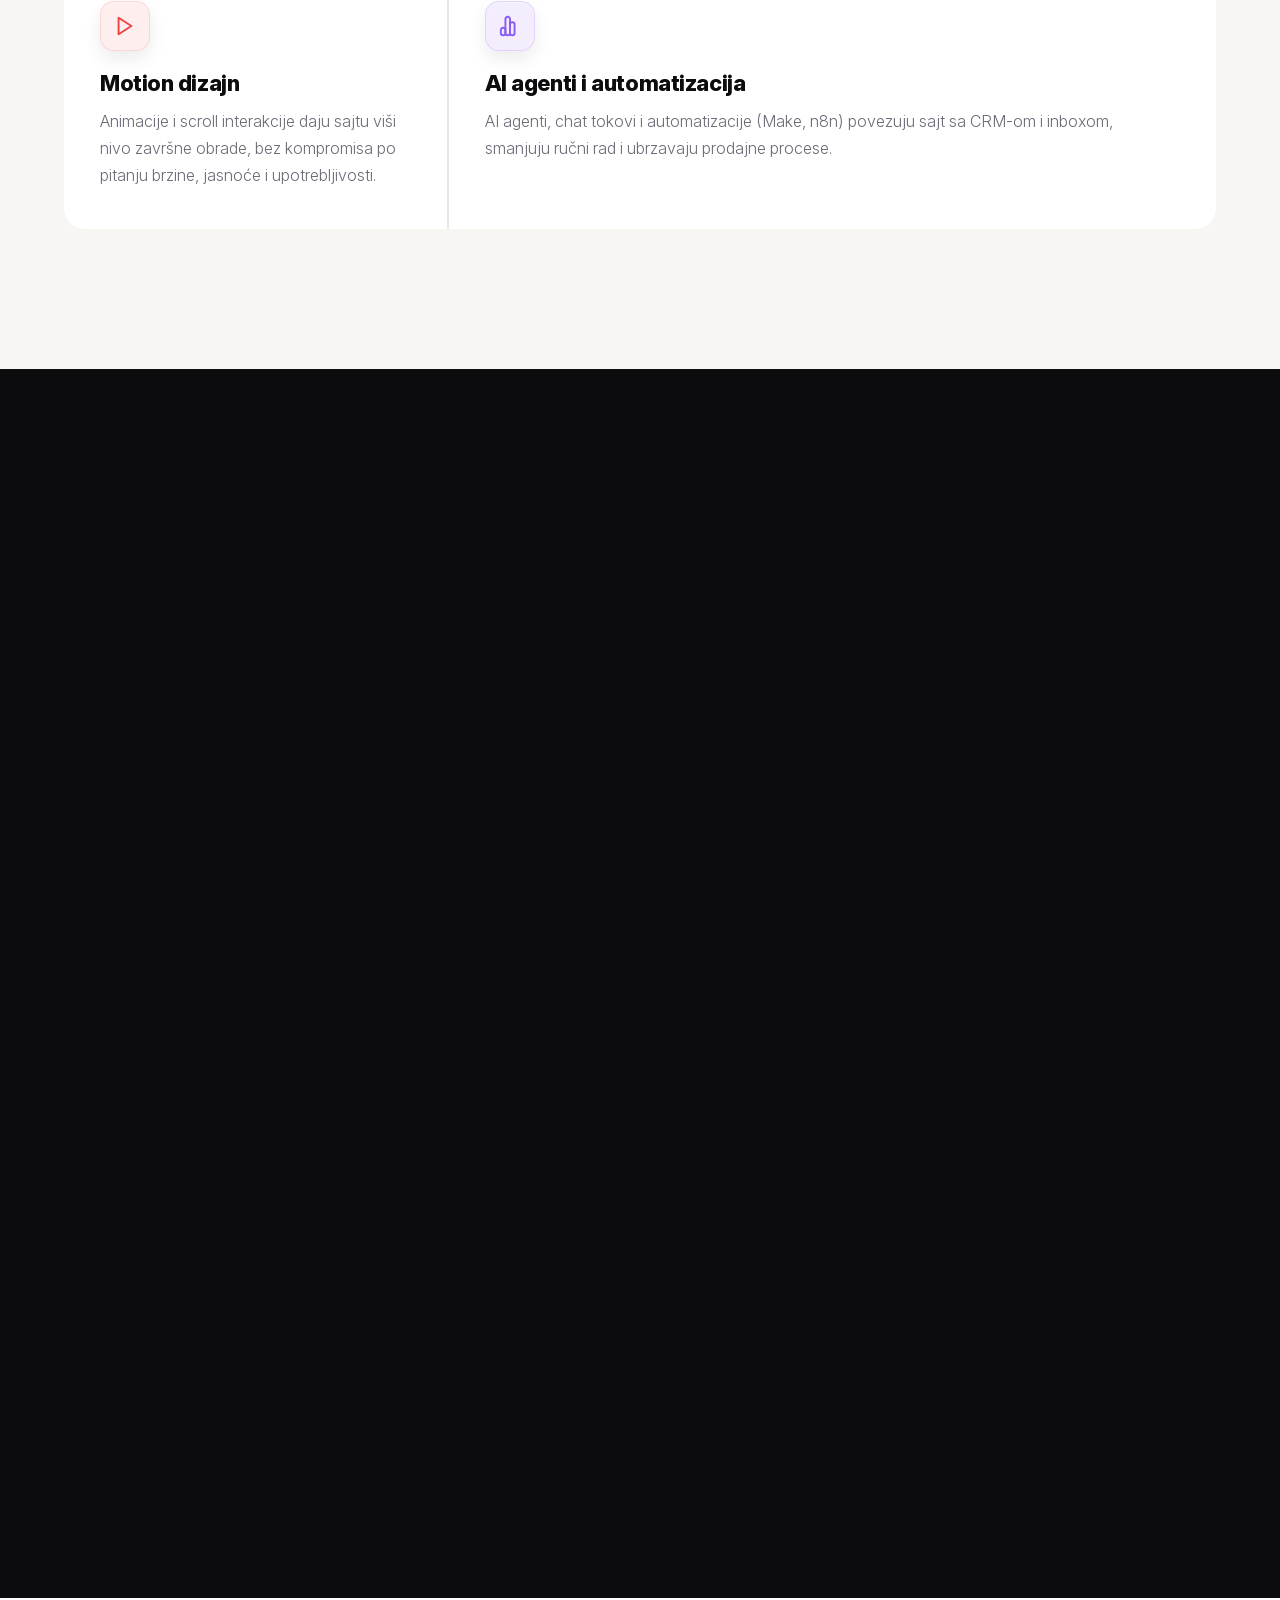
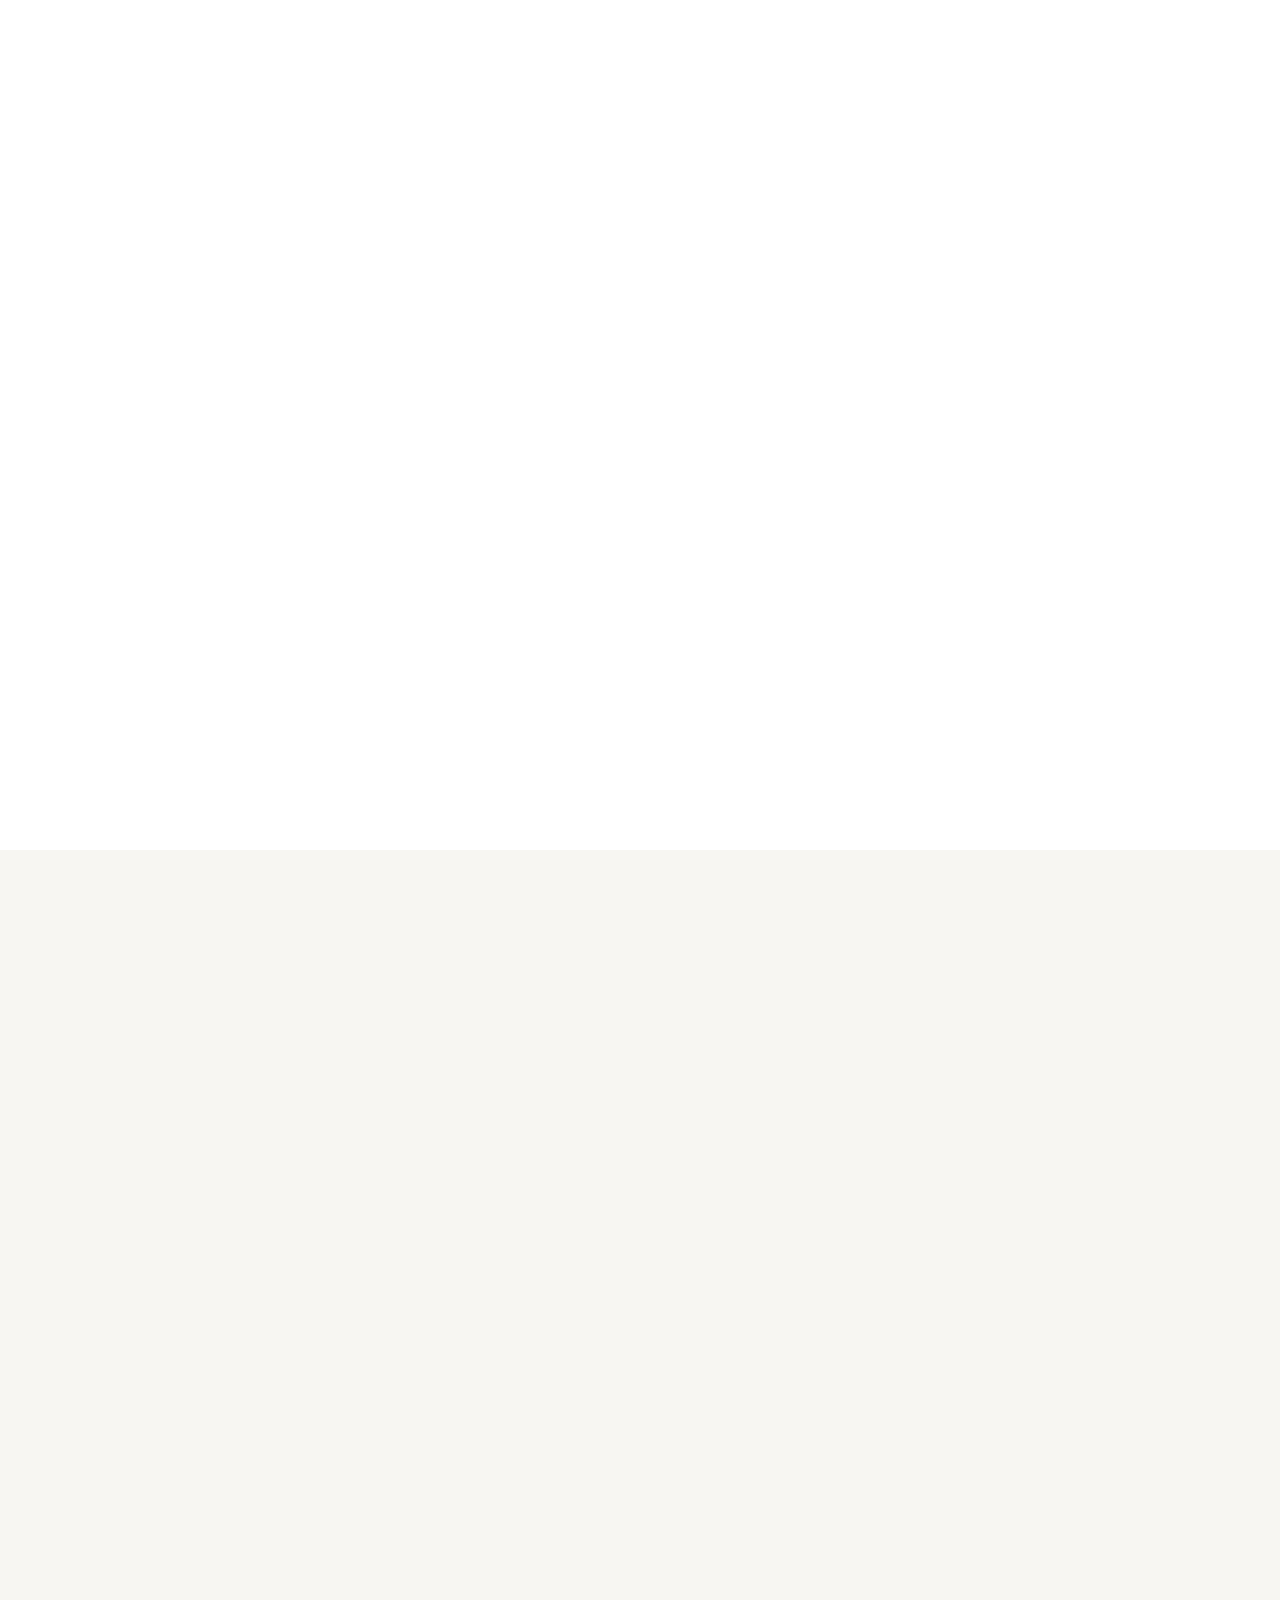
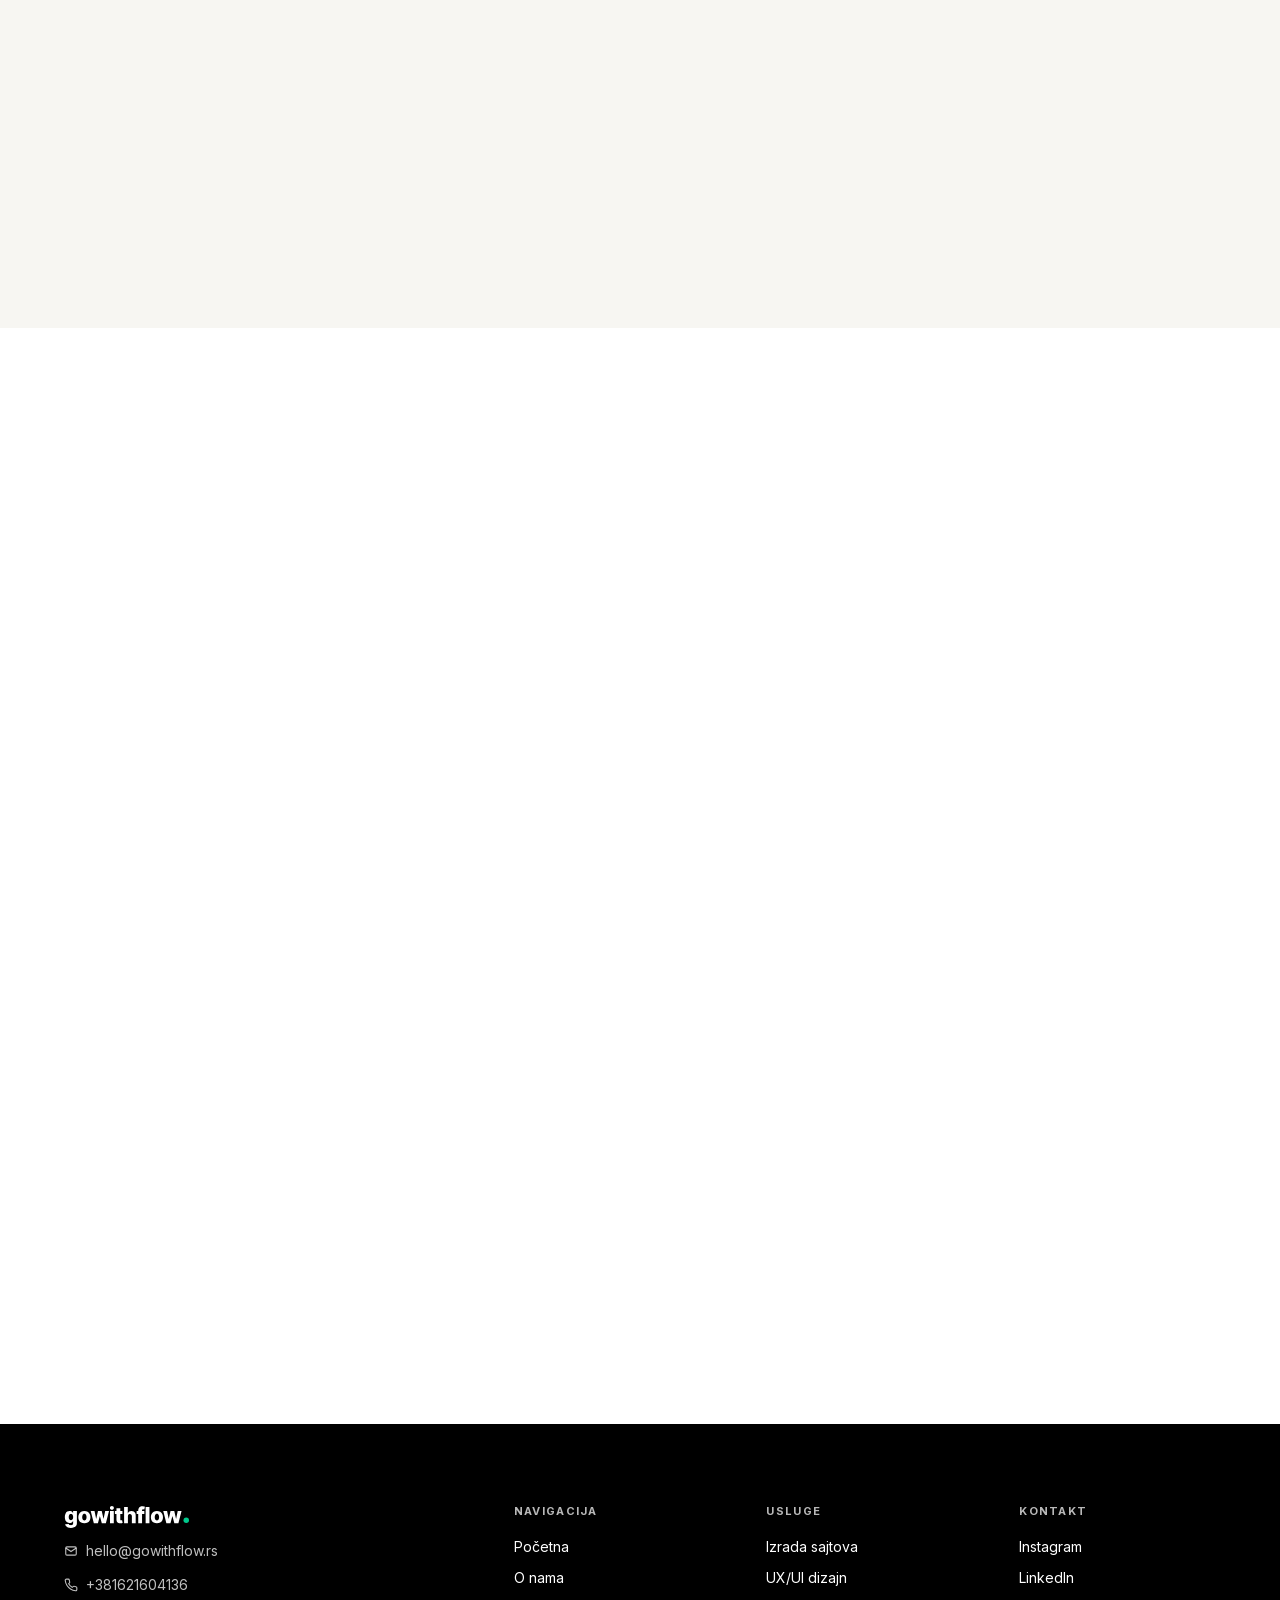
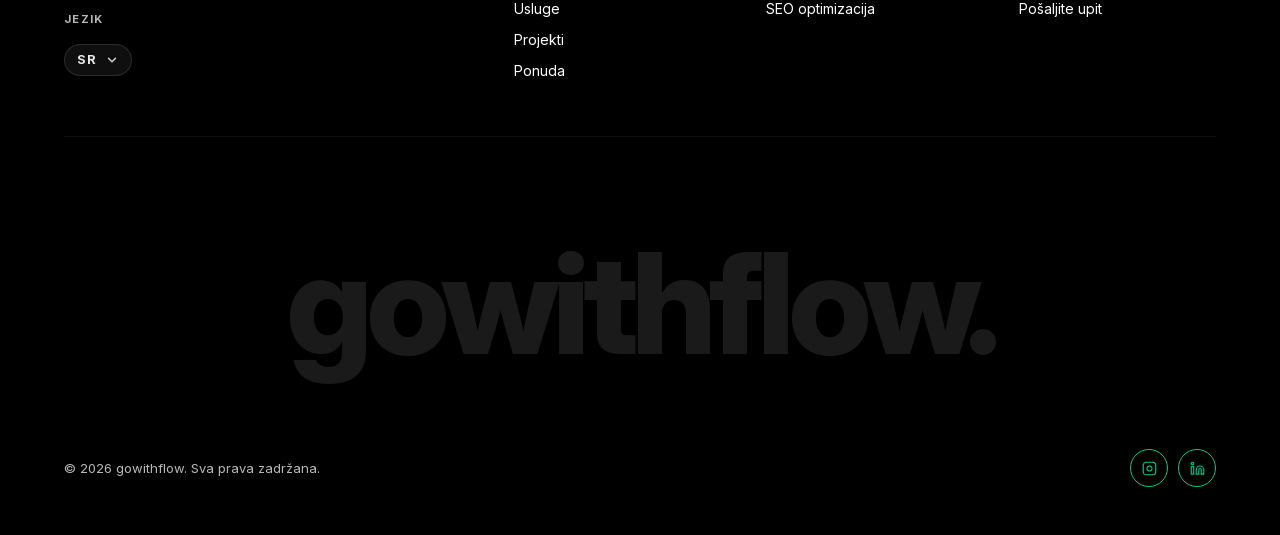
==== commit 56903868: "refactor: Update meta tags and titles across contact and index pages for improved SEO and social med" ====
--- a/index.html
+++ b/index.html
@@ -4,15 +4,23 @@
 	<head>
 		<meta charset="UTF-8" />
 		<meta name="viewport" content="width=device-width, initial-scale=1.0" />
-		<title>gowithflow | Web dizajn, izrada sajtova i automatizacija</title>
+		<title>Gowithflow | Sajtovi, Aplikacije, Automatizacija</title>
 		<meta name="description"
 			  content="gowithflow je digitalna agencija koja dizajnira i razvija sajtove, landing stranice, aplikacije i automatizacije koje zadržavaju pažnju, olakšavaju odluku i podržavaju rast." />
 		<meta name="keywords"
 			  content="web dizajn, izrada sajtova, webflow sajtovi, aplikacije, UX/UI dizajn, SEO optimizacija, AI agenti, automatizacija" />
-		<meta property="og:title" content="gowithflow — Sajtovi, aplikacije i automatizacija" />
+		<meta property="og:title" content="Gowithflow | Sajtovi, Aplikacije, Automatizacija" />
 		<meta property="og:description"
 			  content="Web dizajn i izrada sajtova koji grade poverenje i podstiču upite. Landing stranice, aplikacije i automatizacija — brzo, jasno i skalabilno." />
 		<meta property="og:type" content="website" />
+		<meta property="og:image" content="https://gowithflow.rs/assets/og-image.png" />
+		<meta property="og:image:width" content="400" />
+		<meta property="og:image:height" content="400" />
+		<meta property="og:image:alt" content="gowithflow" />
+		<meta name="twitter:card" content="summary_large_image" />
+		<meta name="twitter:image" content="https://gowithflow.rs/assets/og-image.png" />
+		<link rel="icon" href="assets/og-image.png" type="image/png" />
+		<link rel="apple-touch-icon" href="assets/og-image.png" />
 		<!-- Self-hosted Inter variable font (no render-blocking Google Fonts) -->
 		<link rel="preload" href="assets/fonts/InterVariable.woff2" as="font" type="font/woff2" crossorigin />
 		<link rel="preload" href="assets/fonts/InterVariable-Italic.woff2" as="font" type="font/woff2" crossorigin />
